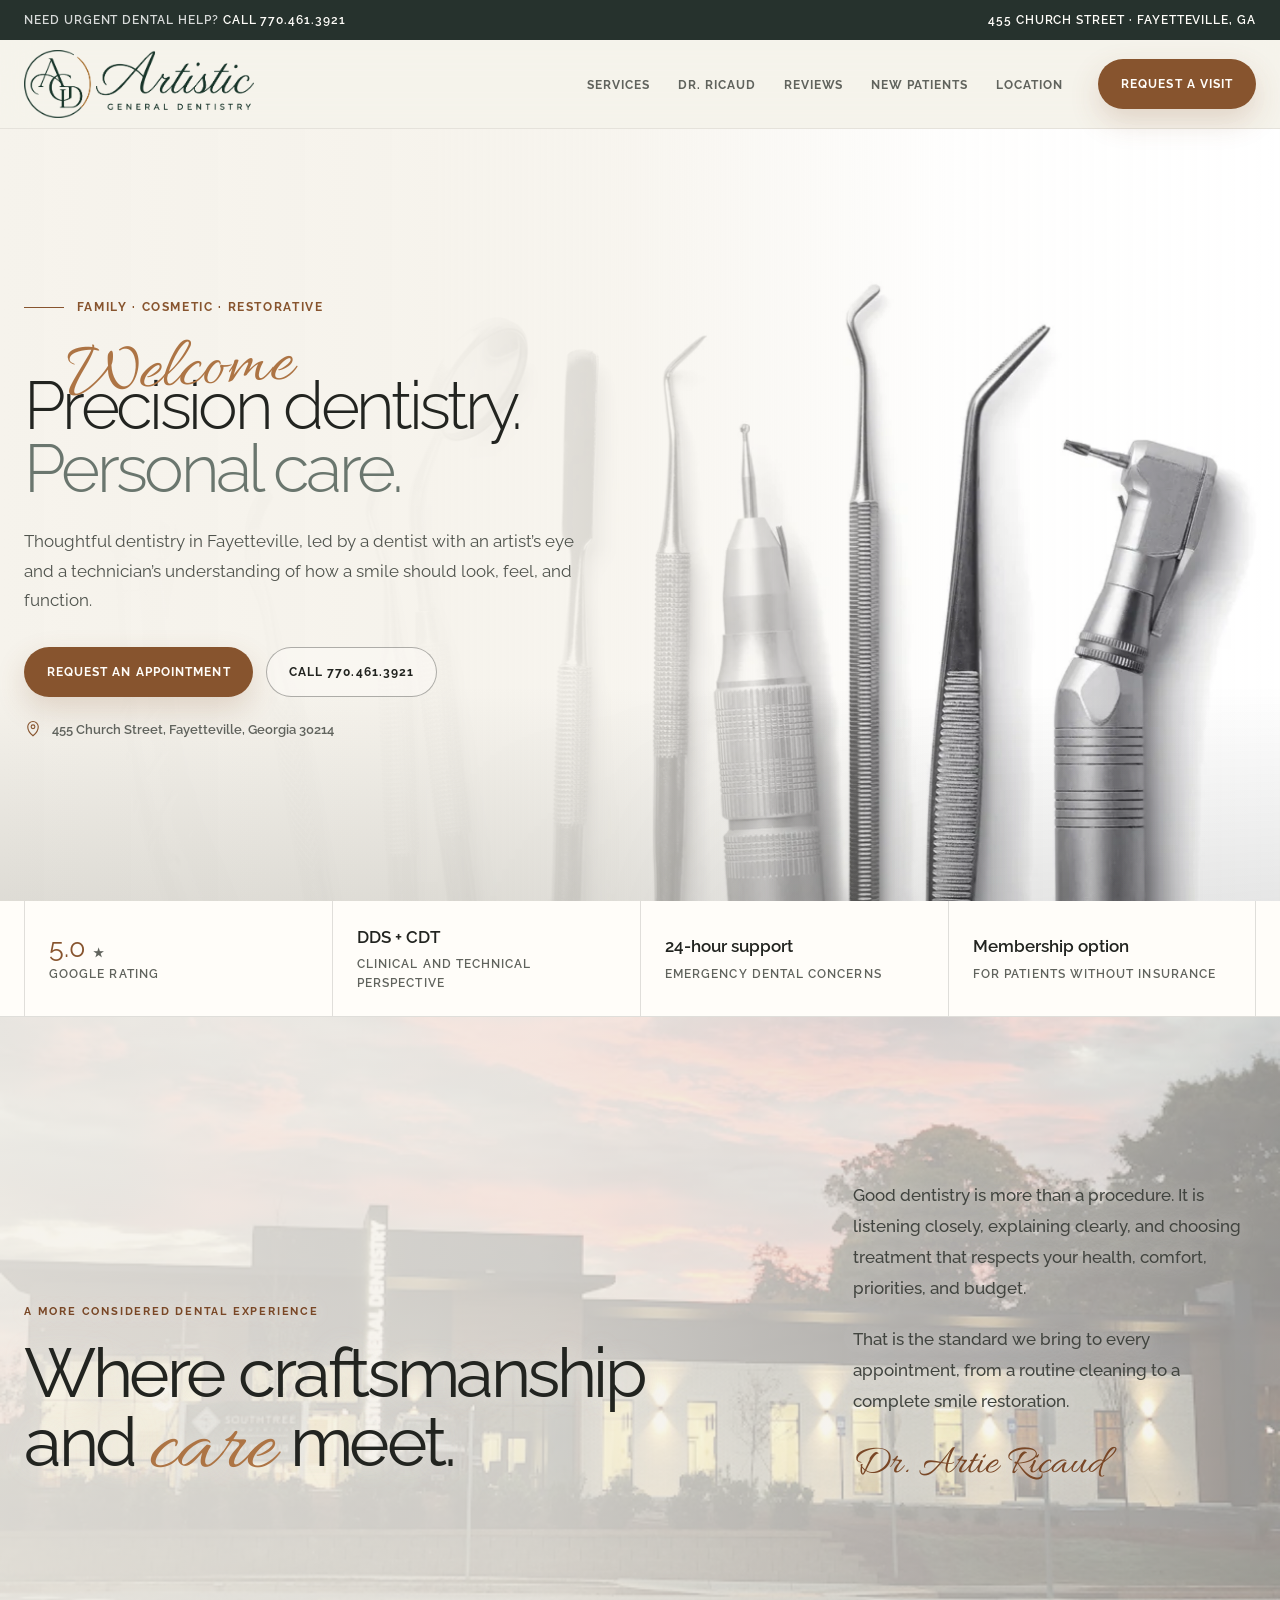
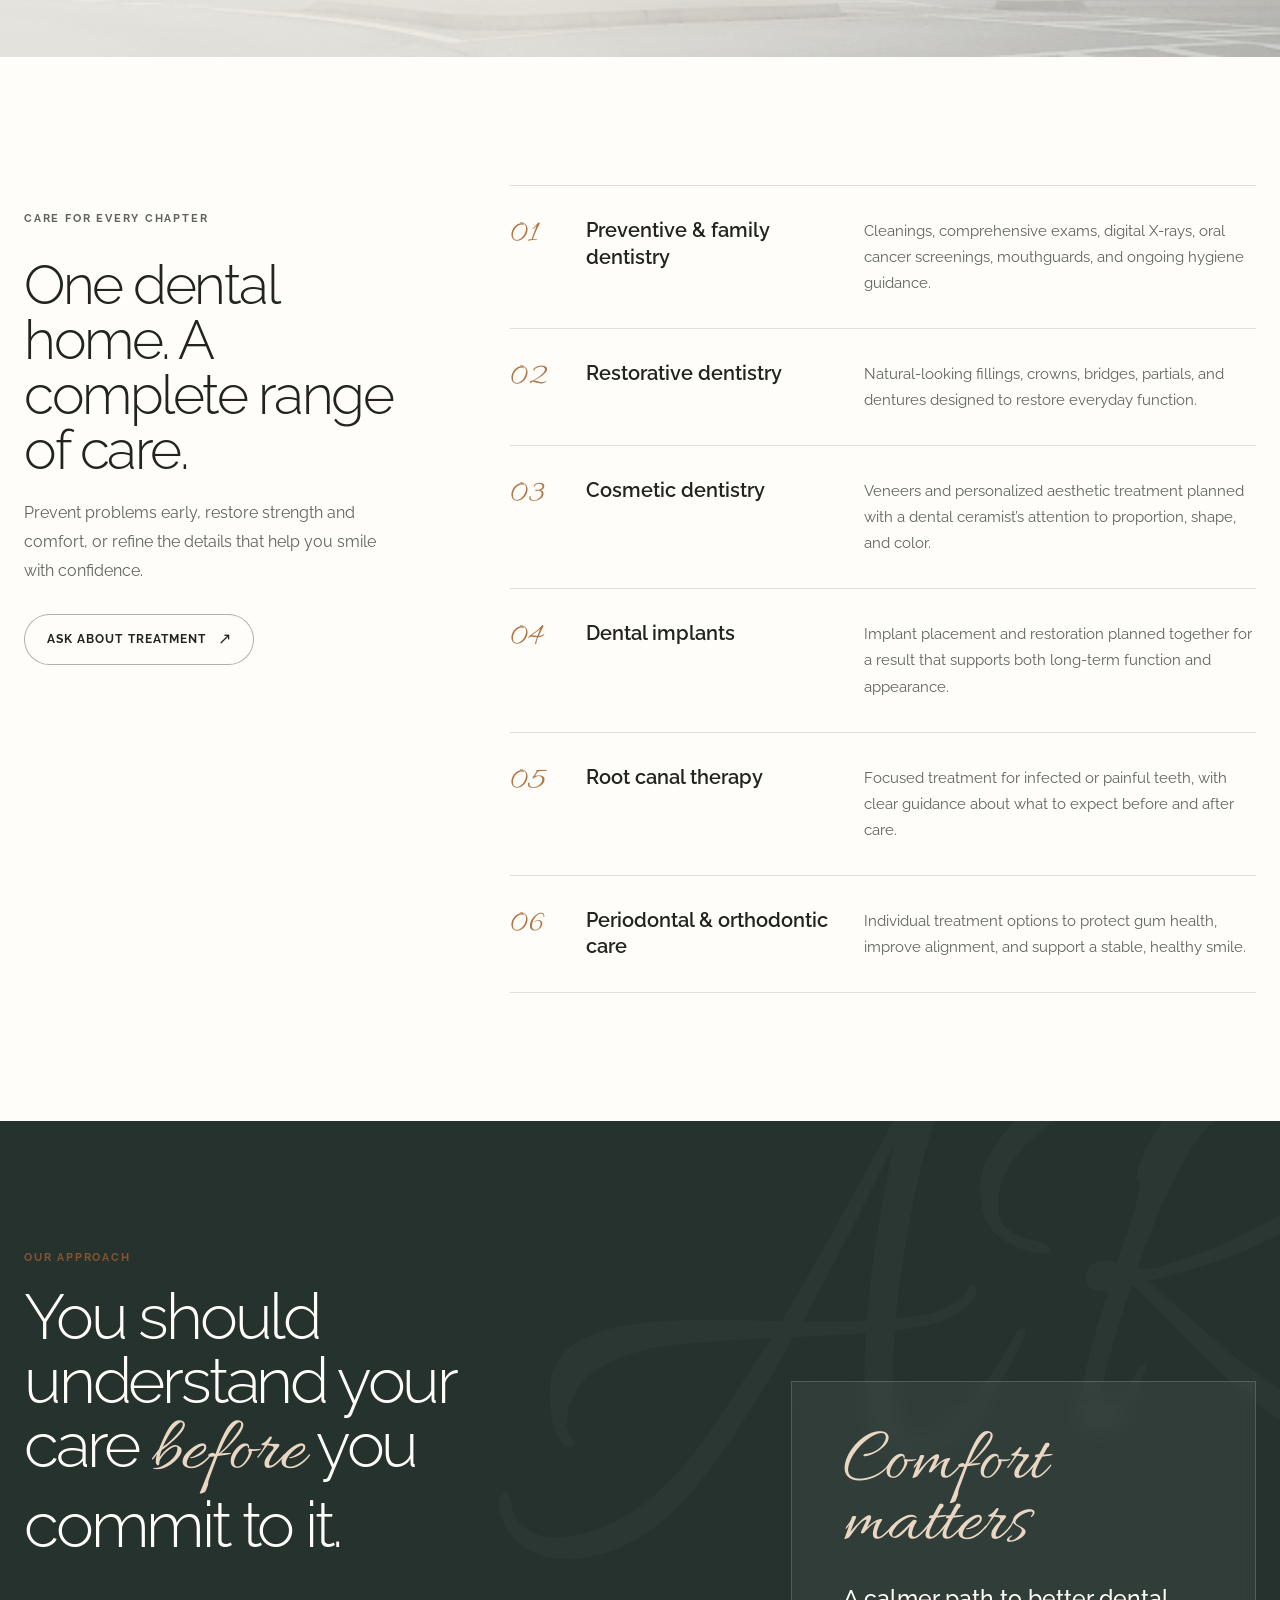
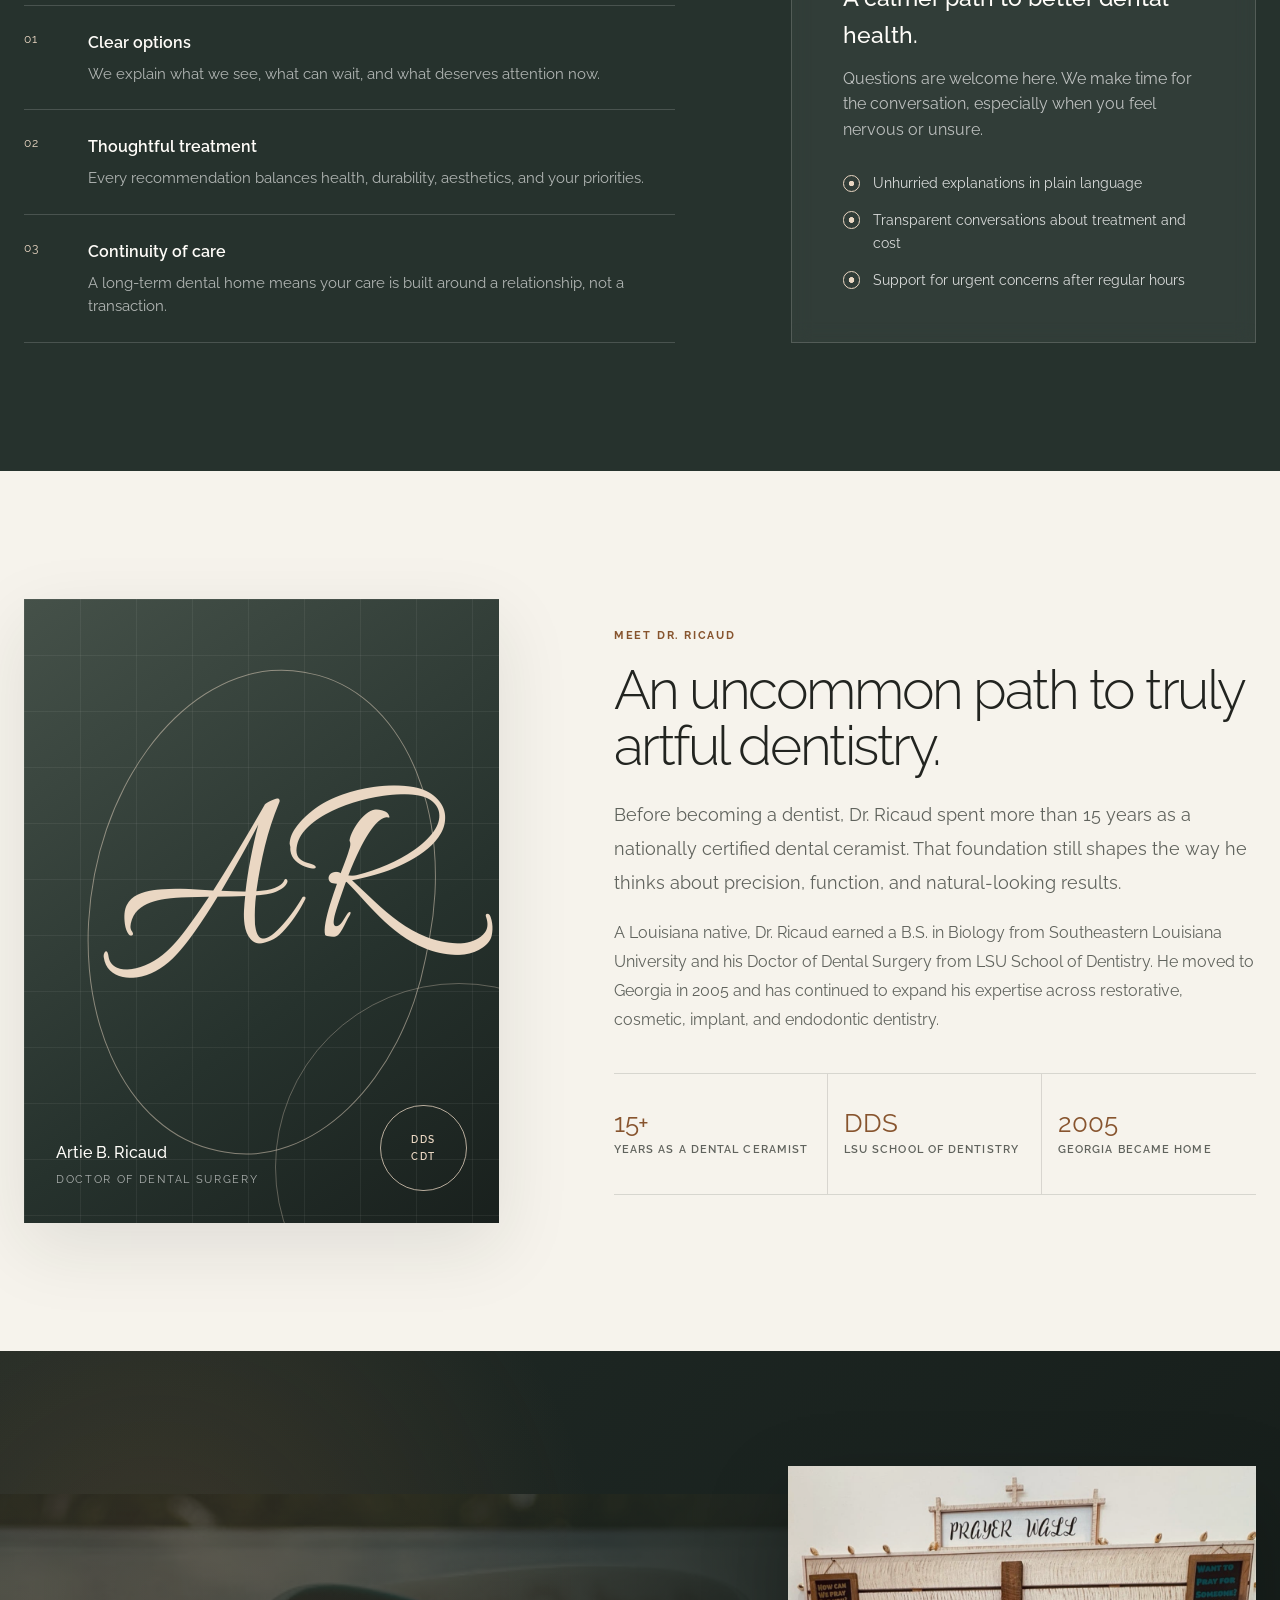
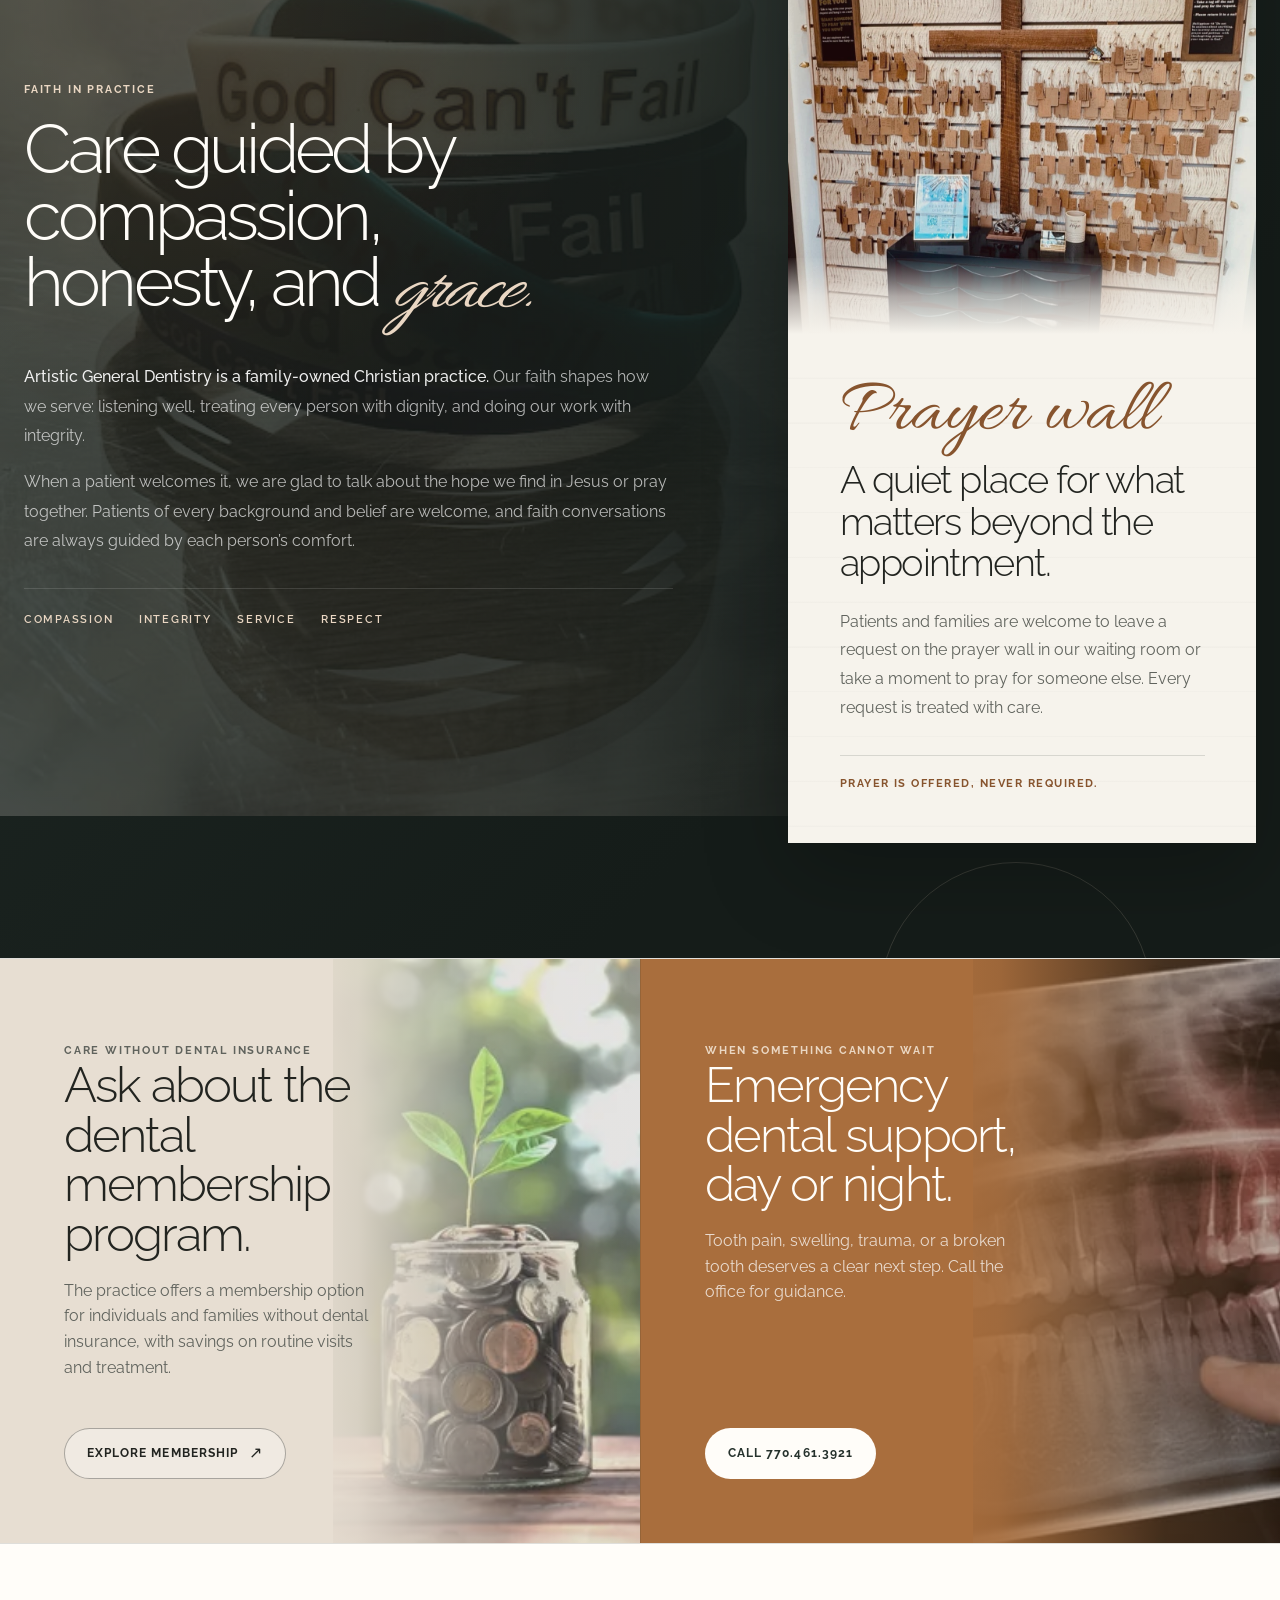
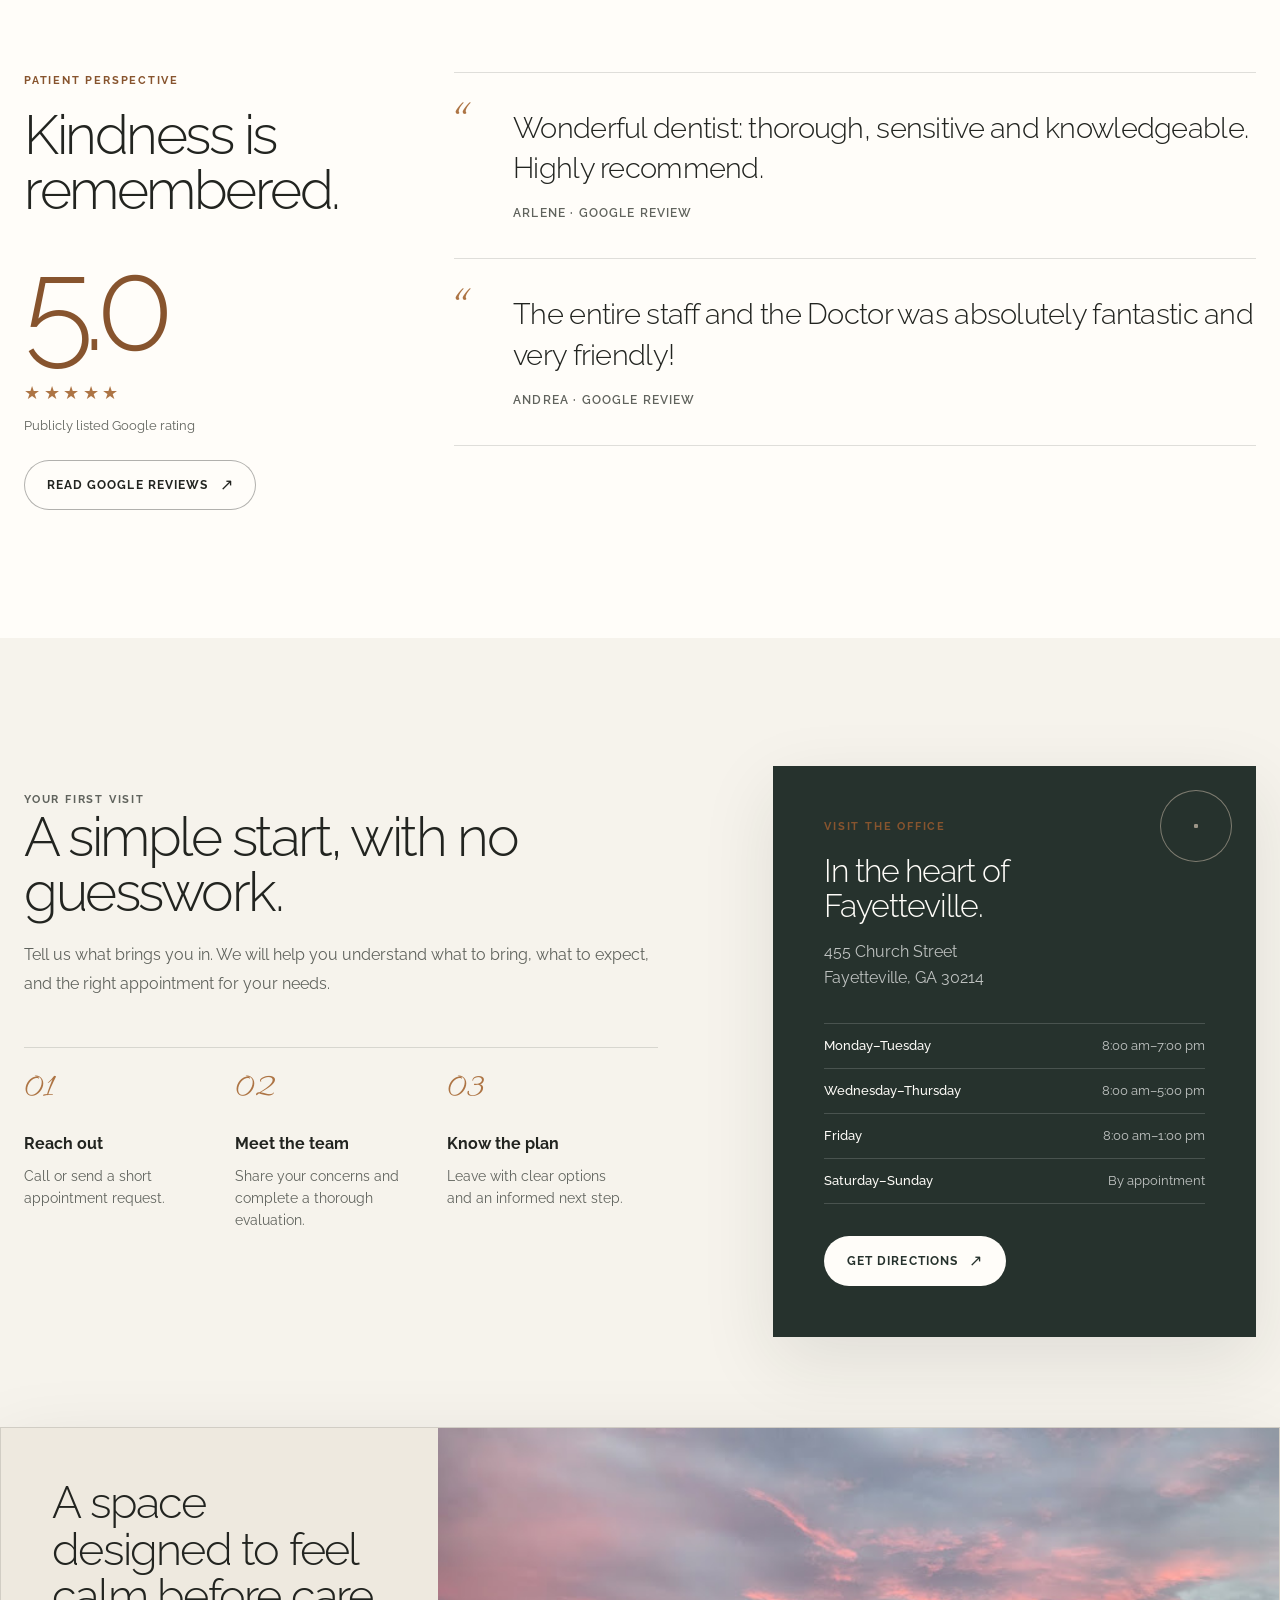
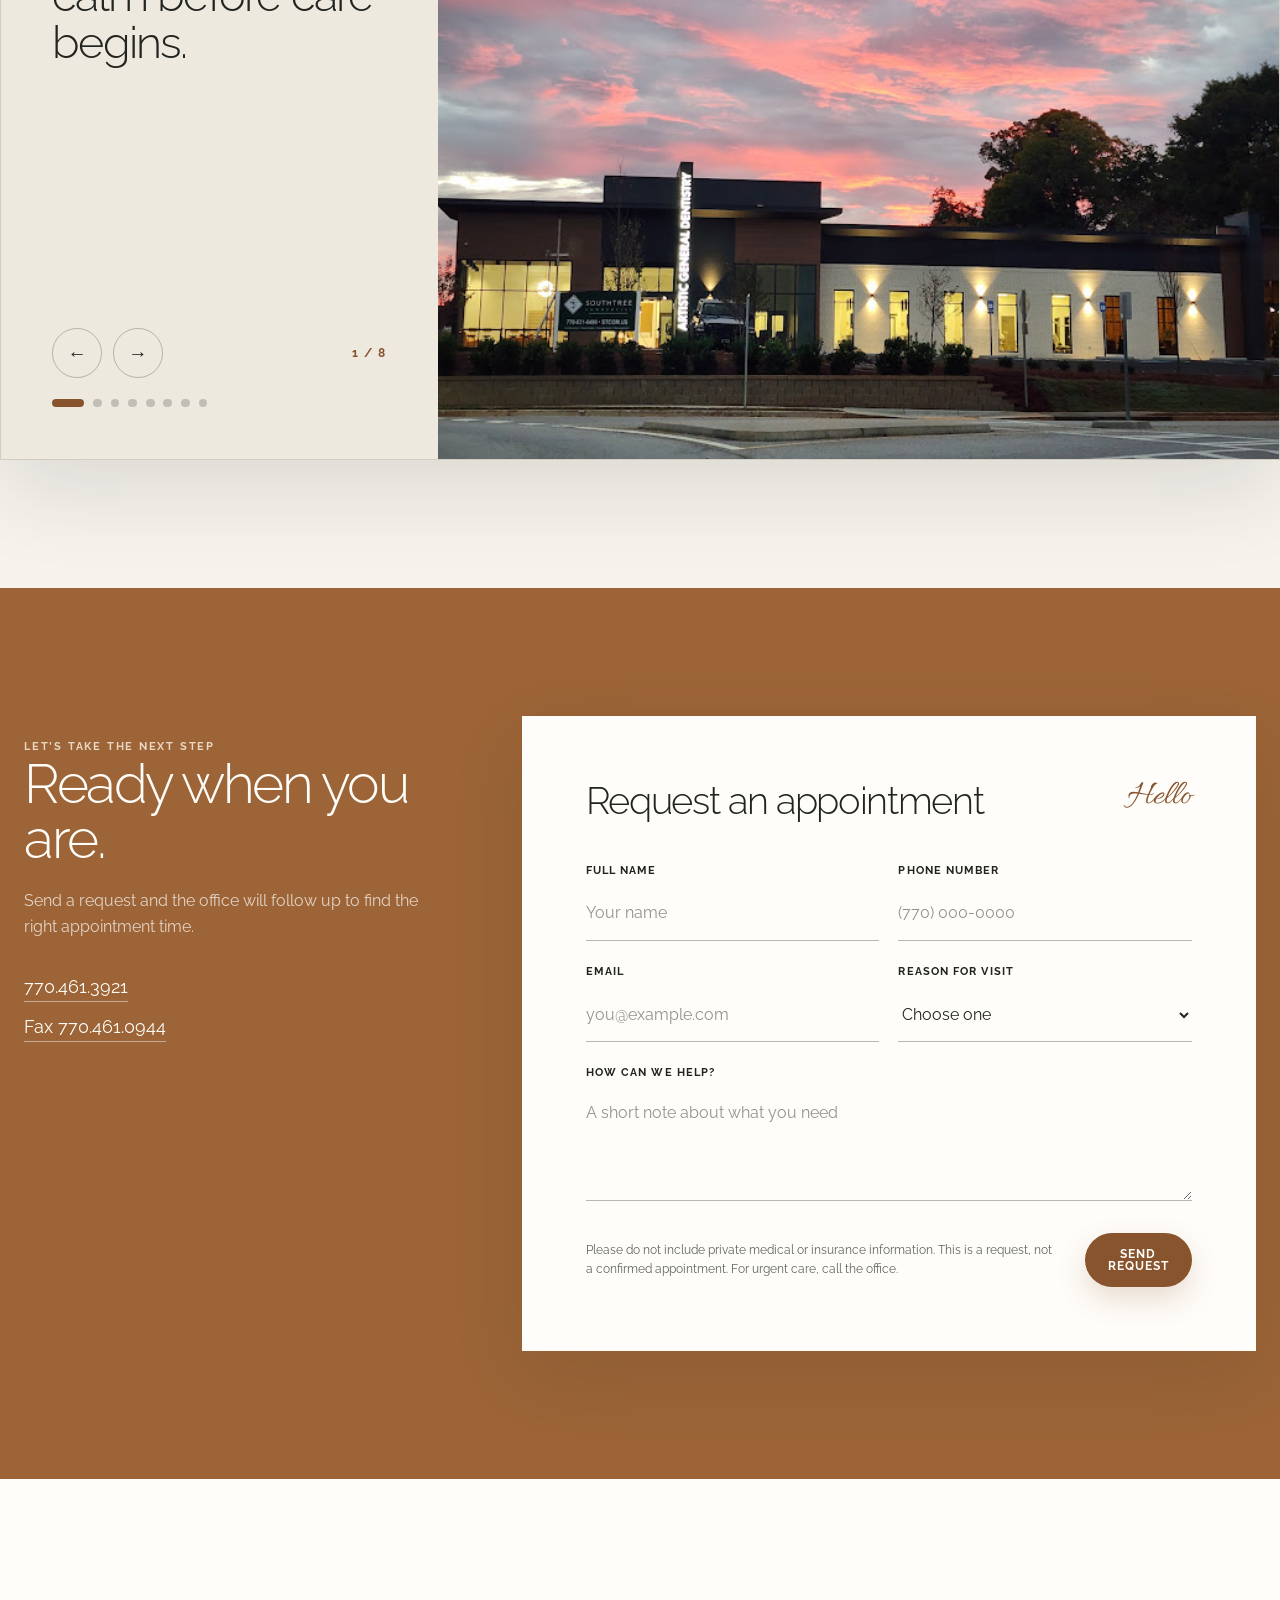
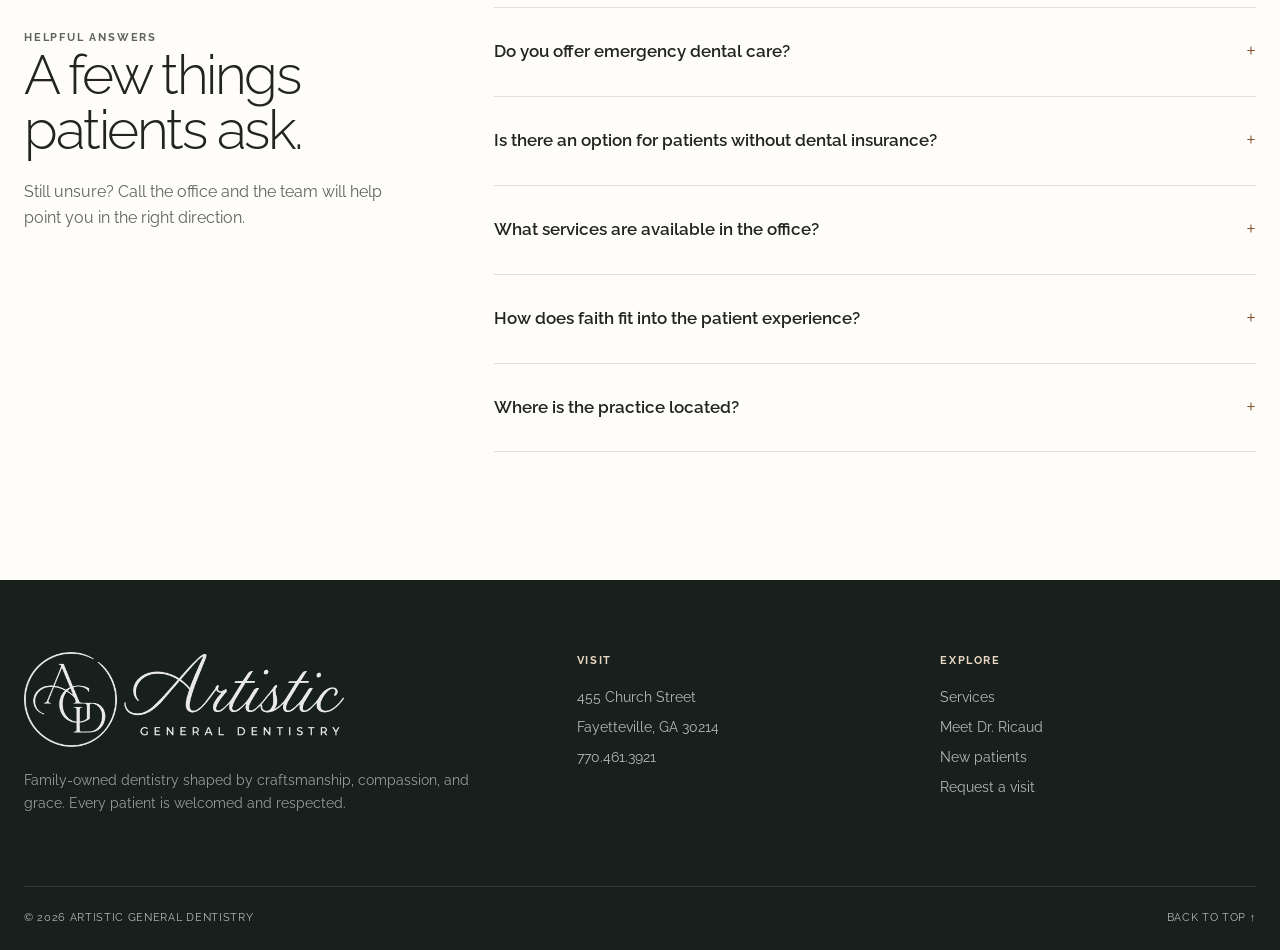
==== index.html @ ec068c92 "Blend faith imagery into practice section" ====
<!DOCTYPE html>
<html lang="en">
  <head>
    <meta charset="utf-8">
    <meta name="viewport" content="width=device-width, initial-scale=1">
    <title>Artistic General Dentistry | Dentist in Fayetteville, GA</title>
    <meta
      name="description"
      content="Personal, precision-focused dentistry in Fayetteville, Georgia. Explore preventive, cosmetic, restorative, implant, emergency, and membership options with Dr. Artie Ricaud."
    >
    <meta name="theme-color" content="#f6f3ec">
    <link rel="canonical" href="https://artiebricauddds.com/">
    <meta property="og:type" content="website">
    <meta property="og:title" content="Artistic General Dentistry | Fayetteville Dentist">
    <meta
      property="og:description"
      content="Precision in every detail. Warmth in every visit. Family, cosmetic, restorative, implant, and emergency dentistry in Fayetteville, GA."
    >
    <meta property="og:url" content="https://artiebricauddds.com/">
    <link rel="icon" href="assets/favicon.svg" type="image/svg+xml">
    <link rel="preconnect" href="https://fonts.googleapis.com">
    <link rel="preconnect" href="https://fonts.gstatic.com" crossorigin>
    <link
      href="https://fonts.googleapis.com/css2?family=Allura&amp;family=Raleway:wght@300;400;500;600;700&amp;display=swap"
      rel="stylesheet"
    >
    <style>
      :root {
        --paper: #f6f3ec;
        --paper-deep: #eee9df;
        --white: #fffdf9;
        --ink: #222420;
        --ink-soft: #60635d;
        --forest: #26322d;
        --sage: #6a766e;
        --bronze: #ad7444;
        --bronze-dark: #87542e;
        --bronze-pale: #ead7c3;
        --line: rgba(34, 36, 32, 0.14);
        --line-light: rgba(255, 255, 255, 0.16);
        --shadow: 0 24px 70px rgba(34, 36, 32, 0.1);
        --radius: 2rem;
        --max: 1240px;
      }

      *,
      *::before,
      *::after {
        box-sizing: border-box;
      }

      html {
        scroll-behavior: smooth;
      }

      body {
        margin: 0;
        color: var(--ink);
        background: var(--paper);
        font-family: "Raleway", sans-serif;
        font-size: 1rem;
        line-height: 1.6;
        -webkit-font-smoothing: antialiased;
      }

      body.menu-open {
        overflow: hidden;
      }

      img,
      svg {
        display: block;
        max-width: 100%;
      }

      a {
        color: inherit;
        text-decoration: none;
      }

      button,
      input,
      select,
      textarea {
        font: inherit;
      }

      button,
      summary {
        cursor: pointer;
      }

      :focus-visible {
        outline: 3px solid rgba(173, 116, 68, 0.5);
        outline-offset: 4px;
      }

      .skip-link {
        position: fixed;
        top: 1rem;
        left: 1rem;
        z-index: 1000;
        padding: 0.8rem 1rem;
        color: var(--white);
        background: var(--forest);
        transform: translateY(-180%);
        transition: transform 0.2s ease;
      }

      .skip-link:focus {
        transform: translateY(0);
      }

      .container {
        width: min(calc(100% - 3rem), var(--max));
        margin-inline: auto;
      }

      .announcement {
        position: relative;
        z-index: 70;
        color: rgba(255, 255, 255, 0.82);
        background: var(--forest);
        font-size: 0.74rem;
        font-weight: 600;
        letter-spacing: 0.08em;
        text-transform: uppercase;
      }

      .announcement-inner {
        min-height: 2.5rem;
        display: flex;
        align-items: center;
        justify-content: space-between;
        gap: 1.25rem;
      }

      .announcement a {
        color: var(--white);
      }

      .announcement a:hover {
        text-decoration: underline;
        text-underline-offset: 0.25rem;
      }

      .site-header {
        position: sticky;
        top: 0;
        z-index: 60;
        border-bottom: 1px solid rgba(34, 36, 32, 0.08);
        background: rgba(246, 243, 236, 0.9);
        backdrop-filter: blur(18px);
      }

      .header-inner {
        min-height: 5.5rem;
        display: grid;
        grid-template-columns: minmax(220px, 1fr) auto auto;
        align-items: center;
        gap: 2.2rem;
      }

      .brand {
        width: fit-content;
        display: block;
      }

      .brand-logo {
        width: clamp(12.75rem, 18vw, 15.5rem);
        height: auto;
      }

      .site-nav ul {
        display: flex;
        align-items: center;
        gap: 1.75rem;
        margin: 0;
        padding: 0;
        list-style: none;
      }

      .site-nav a {
        position: relative;
        color: var(--ink-soft);
        font-size: 0.77rem;
        font-weight: 700;
        letter-spacing: 0.08em;
        text-transform: uppercase;
      }

      .site-nav a::after {
        content: "";
        position: absolute;
        right: 0;
        bottom: -0.4rem;
        left: 0;
        height: 1px;
        background: var(--bronze);
        transform: scaleX(0);
        transform-origin: right;
        transition: transform 0.25s ease;
      }

      .site-nav a:hover::after,
      .site-nav a:focus-visible::after {
        transform: scaleX(1);
        transform-origin: left;
      }

      .menu-button {
        display: none;
        width: 3rem;
        height: 3rem;
        place-items: center;
        border: 1px solid var(--line);
        border-radius: 50%;
        color: var(--ink);
        background: transparent;
      }

      .menu-button span,
      .menu-button span::before,
      .menu-button span::after {
        width: 1.15rem;
        height: 1px;
        display: block;
        background: currentColor;
        transition: transform 0.2s ease, opacity 0.2s ease;
      }

      .menu-button span {
        position: relative;
      }

      .menu-button span::before,
      .menu-button span::after {
        content: "";
        position: absolute;
        left: 0;
      }

      .menu-button span::before {
        transform: translateY(-0.35rem);
      }

      .menu-button span::after {
        transform: translateY(0.35rem);
      }

      .menu-button[aria-expanded="true"] span {
        background: transparent;
      }

      .menu-button[aria-expanded="true"] span::before {
        transform: rotate(45deg);
      }

      .menu-button[aria-expanded="true"] span::after {
        transform: rotate(-45deg);
      }

      .button {
        min-height: 3.15rem;
        display: inline-flex;
        align-items: center;
        justify-content: center;
        gap: 0.7rem;
        border: 1px solid transparent;
        border-radius: 999px;
        padding: 0.85rem 1.35rem;
        font-size: 0.76rem;
        font-weight: 700;
        letter-spacing: 0.09em;
        line-height: 1;
        text-transform: uppercase;
        transition: color 0.2s ease, background 0.2s ease, border-color 0.2s ease, transform 0.2s ease;
      }

      .button:hover {
        transform: translateY(-2px);
      }

      .button-primary {
        color: var(--white);
        background: var(--bronze-dark);
        box-shadow: 0 12px 30px rgba(135, 84, 46, 0.2);
      }

      .button-primary:hover {
        background: #704325;
      }

      .button-outline {
        border-color: rgba(34, 36, 32, 0.35);
        background: rgba(255, 253, 249, 0.4);
      }

      .button-outline:hover {
        border-color: var(--bronze-dark);
        color: var(--bronze-dark);
        background: var(--white);
      }

      .button-light {
        color: var(--forest);
        background: var(--white);
      }

      .button-arrow::after {
        content: "↗";
        font-size: 1rem;
        font-weight: 400;
      }

      .hero {
        position: relative;
        min-height: max(42rem, calc(100svh - 8rem));
        display: flex;
        overflow: hidden;
        isolation: isolate;
        background: #fbfaf6;
      }

      .hero-media {
        position: absolute;
        inset: 0;
        z-index: -3;
        background-image: url("assets/dental-tools.webp");
        background-position: center bottom;
        background-repeat: no-repeat;
        background-size: cover;
        animation: image-in 1.2s 0.15s both ease-out;
      }

      .hero::before {
        content: "";
        position: absolute;
        inset: 0;
        z-index: -2;
        background: linear-gradient(
          90deg,
          rgba(246, 243, 236, 1) 0%,
          rgba(246, 243, 236, 0.98) 34%,
          rgba(246, 243, 236, 0.87) 48%,
          rgba(246, 243, 236, 0.1) 74%,
          rgba(246, 243, 236, 0) 100%
        );
      }

      .hero::after {
        content: "";
        position: absolute;
        inset: auto 0 0;
        z-index: -1;
        height: 28%;
        background: linear-gradient(0deg, rgba(26, 29, 27, 0.11), transparent);
        pointer-events: none;
      }

      .hero-inner {
        display: flex;
        align-items: center;
        padding-block: clamp(4rem, 8vw, 7.5rem);
      }

      .hero-copy {
        width: min(100%, 40rem);
        animation: copy-in 0.85s both ease-out;
      }

      .kicker {
        display: inline-flex;
        align-items: center;
        gap: 0.8rem;
        margin: 0 0 1rem;
        color: var(--bronze-dark);
        font-size: 0.73rem;
        font-weight: 700;
        letter-spacing: 0.14em;
        text-transform: uppercase;
      }

      .kicker::before {
        content: "";
        width: 2.5rem;
        height: 1px;
        background: currentColor;
      }

      .script-line {
        margin: 0 0 -1.1rem 2.7rem;
        color: var(--bronze);
        font-family: "Allura", cursive;
        font-size: clamp(3rem, 5.7vw, 5.4rem);
        line-height: 0.8;
        transform: rotate(-3deg);
      }

      .hero h1 {
        max-width: 12.5ch;
        margin: 0;
        font-size: clamp(3.25rem, 5.2vw, 5.2rem);
        font-weight: 300;
        letter-spacing: -0.055em;
        line-height: 0.95;
      }

      .hero h1 span {
        display: block;
        color: var(--sage);
      }

      .hero-lead {
        max-width: 36rem;
        margin: 1.7rem 0 0;
        color: #4f534d;
        font-size: clamp(1rem, 1.3vw, 1.14rem);
        line-height: 1.75;
      }

      .hero-actions {
        display: flex;
        flex-wrap: wrap;
        gap: 0.8rem;
        margin-top: 2rem;
      }

      .hero-location {
        display: flex;
        align-items: center;
        gap: 0.65rem;
        margin-top: 1.35rem;
        color: var(--ink-soft);
        font-size: 0.82rem;
        font-weight: 600;
      }

      .hero-location svg {
        flex: 0 0 auto;
        color: var(--bronze-dark);
      }

      .proof-bar {
        position: relative;
        z-index: 2;
        background: var(--white);
        border-bottom: 1px solid var(--line);
      }

      .proof-grid {
        display: grid;
        grid-template-columns: repeat(4, 1fr);
      }

      .proof-item {
        min-height: 7.2rem;
        display: grid;
        align-content: center;
        gap: 0.25rem;
        padding: 1.25rem 1.5rem;
        border-left: 1px solid var(--line);
      }

      .proof-item:last-child {
        border-right: 1px solid var(--line);
      }

      .proof-item strong {
        font-size: 1.08rem;
        font-weight: 600;
      }

      .proof-item span {
        color: var(--ink-soft);
        font-size: 0.74rem;
        font-weight: 600;
        letter-spacing: 0.09em;
        text-transform: uppercase;
      }

      .proof-rating strong {
        color: var(--bronze-dark);
        font-size: 1.7rem;
        font-weight: 400;
        line-height: 1;
      }

      .section {
        padding-block: clamp(5.5rem, 10vw, 9rem);
      }

      .section-white {
        background: var(--white);
      }

      .section-label {
        margin: 0 0 1.1rem;
        color: var(--bronze-dark);
        font-size: 0.7rem;
        font-weight: 700;
        letter-spacing: 0.16em;
        text-transform: uppercase;
      }

      .display-heading {
        margin: 0;
        font-size: clamp(2.6rem, 5.4vw, 5.2rem);
        font-weight: 300;
        letter-spacing: -0.05em;
        line-height: 0.98;
      }

      .display-heading em {
        color: var(--bronze);
        font-family: "Allura", cursive;
        font-size: 1.3em;
        font-style: normal;
        letter-spacing: 0;
      }

      .intro-grid {
        display: grid;
        grid-template-columns: minmax(0, 1.15fr) minmax(20rem, 0.65fr);
        align-items: end;
        gap: clamp(3rem, 9vw, 8rem);
      }

      .intro-copy {
        padding-bottom: 0.5rem;
      }

      .intro-section {
        position: relative;
        min-height: clamp(38rem, 50vw, 42rem);
        display: flex;
        align-items: center;
        isolation: isolate;
        overflow: hidden;
        background: var(--paper);
      }

      .intro-section::before {
        content: "";
        position: absolute;
        inset: 0;
        z-index: -2;
        background: url("assets/office-exterior-dusk.jpg") center bottom / cover no-repeat;
        filter: saturate(0.84) contrast(0.94);
      }

      .intro-section::after {
        content: "";
        position: absolute;
        inset: 0;
        z-index: -1;
        background: linear-gradient(
          90deg,
          rgba(246, 243, 236, 0.88) 0%,
          rgba(246, 243, 236, 0.82) 42%,
          rgba(246, 243, 236, 0.69) 72%,
          rgba(246, 243, 236, 0.58) 100%
        );
      }

      .intro-section .intro-grid {
        position: relative;
        z-index: 1;
      }

      .intro-section .display-heading {
        font-weight: 400;
        text-shadow: 0 1px 24px rgba(246, 243, 236, 0.78);
      }

      .intro-section .intro-copy p {
        color: #41443f;
        font-weight: 500;
        text-shadow: 0 1px 18px rgba(246, 243, 236, 0.82);
      }

      .intro-section .section-label,
      .intro-section .signature {
        color: #794726;
        text-shadow: 0 1px 16px rgba(246, 243, 236, 0.78);
      }

      .intro-copy p {
        margin: 0;
        color: var(--ink-soft);
        font-size: 1.05rem;
        line-height: 1.85;
      }

      .intro-copy p + p {
        margin-top: 1.2rem;
      }

      .signature {
        margin-top: 1.75rem;
        color: var(--bronze-dark);
        font-family: "Allura", cursive;
        font-size: 2.6rem;
        line-height: 1;
      }

      .services-layout {
        display: grid;
        grid-template-columns: minmax(17rem, 0.68fr) minmax(0, 1.32fr);
        gap: clamp(3rem, 8vw, 7rem);
      }

      .services-intro {
        align-self: start;
        position: sticky;
        top: 8rem;
      }

      .services-intro h2,
      .about-copy h2,
      .reviews-heading h2,
      .visit-copy h2,
      .contact-heading h2,
      .faq-heading h2 {
        margin: 0;
        font-size: clamp(2.4rem, 4.3vw, 4.2rem);
        font-weight: 300;
        letter-spacing: -0.045em;
        line-height: 1;
      }

      .services-intro p {
        margin: 1.4rem 0 1.8rem;
        color: var(--ink-soft);
        line-height: 1.8;
      }

      .service-list {
        border-top: 1px solid var(--line);
      }

      .service-item {
        display: grid;
        grid-template-columns: 3.2rem minmax(10rem, 0.65fr) minmax(15rem, 1fr);
        gap: 1.5rem;
        align-items: start;
        padding-block: 2rem;
        border-bottom: 1px solid var(--line);
        transition: padding 0.25s ease, border-color 0.25s ease;
      }

      .service-item:hover {
        padding-inline: 0.8rem;
        border-color: var(--bronze);
      }

      .service-number {
        color: var(--bronze);
        font-family: "Allura", cursive;
        font-size: 2rem;
        line-height: 1;
      }

      .service-item h3 {
        margin: 0;
        font-size: 1.22rem;
        font-weight: 600;
        line-height: 1.35;
      }

      .service-item p {
        margin: 0;
        color: var(--ink-soft);
        font-size: 0.93rem;
        line-height: 1.75;
      }

      .philosophy {
        position: relative;
        overflow: hidden;
        color: var(--white);
        background: var(--forest);
      }

      .philosophy::before {
        content: "AR";
        position: absolute;
        top: -5rem;
        right: -2rem;
        color: rgba(255, 255, 255, 0.025);
        font-family: "Allura", cursive;
        font-size: min(50vw, 38rem);
        line-height: 1;
        transform: rotate(-10deg);
      }

      .philosophy-grid {
        position: relative;
        display: grid;
        grid-template-columns: minmax(0, 1.05fr) minmax(20rem, 0.75fr);
        gap: clamp(3rem, 9vw, 8rem);
      }

      .philosophy-copy h2 {
        max-width: 12ch;
        margin: 0;
        font-size: clamp(2.8rem, 5vw, 5rem);
        font-weight: 300;
        letter-spacing: -0.05em;
        line-height: 1;
      }

      .philosophy-copy h2 em {
        color: var(--bronze-pale);
        font-family: "Allura", cursive;
        font-size: 1.22em;
        font-style: normal;
        font-weight: 400;
        letter-spacing: 0;
      }

      .principles {
        display: grid;
        gap: 0;
        margin-top: 3rem;
        border-top: 1px solid var(--line-light);
      }

      .principle {
        display: grid;
        grid-template-columns: 3rem 1fr;
        gap: 1rem;
        padding-block: 1.5rem;
        border-bottom: 1px solid var(--line-light);
      }

      .principle span {
        color: var(--bronze-pale);
        font-size: 0.72rem;
        letter-spacing: 0.12em;
      }

      .principle h3 {
        margin: 0 0 0.35rem;
        font-size: 1.03rem;
        font-weight: 600;
      }

      .principle p {
        margin: 0;
        color: rgba(255, 255, 255, 0.64);
        font-size: 0.92rem;
      }

      .comfort-panel {
        align-self: end;
        padding: clamp(2rem, 4vw, 3.25rem);
        border: 1px solid var(--line-light);
        background: rgba(255, 255, 255, 0.055);
        backdrop-filter: blur(10px);
      }

      .comfort-script {
        margin: 0;
        color: var(--bronze-pale);
        font-family: "Allura", cursive;
        font-size: clamp(3.5rem, 6vw, 5.8rem);
        line-height: 0.8;
      }

      .comfort-panel h3 {
        margin: 1.4rem 0 0.8rem;
        font-size: 1.45rem;
        font-weight: 500;
      }

      .comfort-panel > p:not(.comfort-script) {
        margin: 0;
        color: rgba(255, 255, 255, 0.68);
      }

      .check-list {
        display: grid;
        gap: 0.85rem;
        margin: 1.8rem 0 0;
        padding: 0;
        list-style: none;
      }

      .check-list li {
        display: flex;
        gap: 0.8rem;
        color: rgba(255, 255, 255, 0.82);
        font-size: 0.9rem;
      }

      .check-list li::before {
        content: "";
        width: 1.1rem;
        height: 1.1rem;
        flex: 0 0 auto;
        margin-top: 0.2rem;
        border: 1px solid var(--bronze-pale);
        border-radius: 50%;
        background: radial-gradient(circle, var(--bronze-pale) 0 24%, transparent 28%);
      }

      .about-grid {
        display: grid;
        grid-template-columns: minmax(20rem, 0.85fr) minmax(0, 1.15fr);
        gap: clamp(3rem, 9vw, 8rem);
        align-items: center;
      }

      .doctor-art {
        position: relative;
        min-height: 39rem;
        overflow: hidden;
        background:
          linear-gradient(rgba(255, 253, 249, 0.06) 1px, transparent 1px),
          linear-gradient(90deg, rgba(255, 253, 249, 0.06) 1px, transparent 1px),
          linear-gradient(145deg, #455149, #26322d 62%, #19201d);
        background-size: 3.5rem 3.5rem, 3.5rem 3.5rem, auto;
        box-shadow: var(--shadow);
      }

      .doctor-art::before {
        content: "";
        position: absolute;
        inset: 11% 14%;
        border: 1px solid rgba(234, 215, 195, 0.5);
        border-radius: 50% 50% 48% 52%;
        transform: rotate(11deg);
      }

      .doctor-art::after {
        content: "";
        position: absolute;
        width: 23rem;
        height: 23rem;
        right: -9rem;
        bottom: -8rem;
        border: 1px solid rgba(234, 215, 195, 0.32);
        border-radius: 50%;
      }

      .doctor-monogram {
        position: absolute;
        top: 50%;
        left: 50%;
        color: var(--bronze-pale);
        font-family: "Allura", cursive;
        font-size: clamp(9rem, 18vw, 15rem);
        line-height: 1;
        transform: translate(-52%, -54%) rotate(-8deg);
      }

      .doctor-caption {
        position: absolute;
        right: 2rem;
        bottom: 2rem;
        left: 2rem;
        display: flex;
        align-items: flex-end;
        justify-content: space-between;
        gap: 1rem;
        color: var(--white);
      }

      .doctor-caption strong {
        display: block;
        font-size: 1rem;
        font-weight: 500;
      }

      .doctor-caption span {
        color: rgba(255, 255, 255, 0.62);
        font-size: 0.7rem;
        letter-spacing: 0.15em;
        text-transform: uppercase;
      }

      .credential-seal {
        width: 5.4rem;
        height: 5.4rem;
        display: grid;
        place-items: center;
        border: 1px solid rgba(234, 215, 195, 0.75);
        border-radius: 50%;
        color: var(--bronze-pale);
        font-size: 0.65rem;
        font-weight: 600;
        letter-spacing: 0.13em;
        text-align: center;
        text-transform: uppercase;
      }

      .about-copy .large-copy {
        margin: 1.6rem 0 0;
        color: var(--ink-soft);
        font-size: 1.12rem;
        line-height: 1.9;
      }

      .about-copy .body-copy {
        margin: 1.2rem 0 0;
        color: var(--ink-soft);
        line-height: 1.8;
      }

      .about-facts {
        display: grid;
        grid-template-columns: repeat(3, 1fr);
        margin-top: 2.4rem;
        border-top: 1px solid var(--line);
        border-bottom: 1px solid var(--line);
      }

      .about-fact {
        min-height: 7.5rem;
        display: grid;
        align-content: center;
        gap: 0.25rem;
        padding: 1rem;
        border-right: 1px solid var(--line);
      }

      .about-fact:first-child {
        padding-left: 0;
      }

      .about-fact:last-child {
        border-right: 0;
      }

      .about-fact strong {
        color: var(--bronze-dark);
        font-size: 1.65rem;
        font-weight: 400;
        line-height: 1;
      }

      .about-fact span {
        color: var(--ink-soft);
        font-size: 0.68rem;
        font-weight: 600;
        letter-spacing: 0.1em;
        text-transform: uppercase;
      }

      .faith-section {
        position: relative;
        overflow: hidden;
        color: var(--white);
        background:
          radial-gradient(circle at 12% 20%, rgba(173, 116, 68, 0.2), transparent 28rem),
          linear-gradient(135deg, #202a26, #151c19 72%);
      }

      .faith-section::before {
        content: "";
        position: absolute;
        inset: 0;
        opacity: 0.3;
        background: url("assets/office-faith-bracelets.jpg") left center / min(62rem, 72vw) auto no-repeat;
        filter: saturate(0.62) contrast(0.92) brightness(0.72);
        -webkit-mask-image: linear-gradient(90deg, #000 0%, #000 34%, rgba(0, 0, 0, 0.72) 48%, transparent 72%);
        mask-image: linear-gradient(90deg, #000 0%, #000 34%, rgba(0, 0, 0, 0.72) 48%, transparent 72%);
        pointer-events: none;
      }

      .faith-section::after {
        content: "";
        position: absolute;
        width: 17rem;
        height: 17rem;
        right: 8rem;
        bottom: -11rem;
        border: 1px solid rgba(234, 215, 195, 0.15);
        border-radius: 50%;
        pointer-events: none;
      }

      .faith-grid {
        position: relative;
        z-index: 1;
        min-height: 42rem;
        display: grid;
        grid-template-columns: minmax(0, 1fr) minmax(20rem, 0.72fr);
        gap: clamp(3rem, 9vw, 8rem);
        align-items: center;
        padding-block: clamp(5.5rem, 9vw, 8.5rem);
      }

      .faith-copy .section-label {
        color: var(--bronze-pale);
      }

      .faith-copy h2 {
        max-width: 13ch;
        margin: 0;
        font-size: clamp(3rem, 5.4vw, 5.2rem);
        font-weight: 300;
        letter-spacing: -0.055em;
        line-height: 0.96;
      }

      .faith-copy h2 em {
        color: var(--bronze-pale);
        font-family: "Allura", cursive;
        font-size: 1.15em;
        font-weight: 400;
      }

      .faith-body {
        max-width: 43rem;
        display: grid;
        gap: 1rem;
        margin-top: 2rem;
      }

      .faith-body p {
        margin: 0;
        color: rgba(255, 255, 255, 0.68);
        line-height: 1.85;
      }

      .faith-body strong {
        color: rgba(255, 255, 255, 0.92);
        font-weight: 500;
      }

      .faith-values {
        display: flex;
        flex-wrap: wrap;
        gap: 0.75rem 1.6rem;
        margin: 2rem 0 0;
        padding: 1.4rem 0 0;
        border-top: 1px solid rgba(255, 255, 255, 0.13);
        list-style: none;
      }

      .faith-values li {
        color: var(--bronze-pale);
        font-size: 0.68rem;
        font-weight: 600;
        letter-spacing: 0.16em;
        text-transform: uppercase;
      }

      .prayer-card {
        position: relative;
        overflow: hidden;
        color: var(--ink);
        background: var(--paper);
        box-shadow: 0 32px 80px rgba(0, 0, 0, 0.22);
      }

      .prayer-photo {
        position: relative;
        aspect-ratio: 1;
        margin: 0;
        overflow: hidden;
        background: #d8c4ad;
      }

      .prayer-photo img {
        width: 100%;
        height: 100%;
        object-fit: cover;
        object-position: center 10%;
        filter: saturate(0.82) contrast(0.96) brightness(0.96);
      }

      .prayer-content {
        --prayer-content-pad: clamp(2.2rem, 4vw, 3.5rem);
        position: relative;
        z-index: 2;
        margin-top: -4.75rem;
        padding: calc(var(--prayer-content-pad) + 4.75rem) var(--prayer-content-pad) var(--prayer-content-pad);
        overflow: hidden;
        background: linear-gradient(
          180deg,
          rgba(246, 243, 236, 0.04) 0,
          rgba(246, 243, 236, 0.68) 2.4rem,
          var(--paper) 4.75rem
        );
      }

      .prayer-content::before {
        content: "";
        position: absolute;
        inset: 4.75rem 0 0;
        opacity: 0.36;
        background: repeating-linear-gradient(
          180deg,
          transparent 0,
          transparent 2.7rem,
          rgba(34, 36, 32, 0.06) 2.75rem,
          rgba(34, 36, 32, 0.06) 2.8rem
        );
        pointer-events: none;
      }

      .prayer-content > * {
        position: relative;
        z-index: 1;
      }

      .prayer-script {
        margin: 0 0 0.8rem;
        color: var(--bronze-dark);
        font-family: "Allura", cursive;
        font-size: clamp(3.6rem, 6vw, 5rem);
        line-height: 0.8;
        white-space: nowrap;
      }

      .prayer-content h3 {
        max-width: 15ch;
        margin: 0;
        font-size: clamp(1.8rem, 3vw, 2.7rem);
        font-weight: 300;
        letter-spacing: -0.04em;
        line-height: 1.08;
      }

      .prayer-content > p:not(.prayer-script):not(.prayer-note) {
        margin: 1.5rem 0 0;
        color: var(--ink-soft);
        line-height: 1.8;
      }

      .prayer-note {
        margin: 2rem 0 0;
        padding-top: 1.2rem;
        border-top: 1px solid var(--line);
        color: var(--bronze-dark);
        font-size: 0.66rem;
        font-weight: 700;
        letter-spacing: 0.14em;
        text-transform: uppercase;
      }

      .support-band {
        padding-block: 0;
        background: var(--white);
      }

      .support-grid {
        display: grid;
        grid-template-columns: 1fr 1fr;
        border-top: 1px solid var(--line);
        border-bottom: 1px solid var(--line);
      }

      .support-card {
        position: relative;
        min-height: 24rem;
        display: grid;
        align-content: space-between;
        gap: 3rem;
        padding: clamp(2.4rem, 5vw, 4.5rem);
        overflow: hidden;
      }

      .support-card + .support-card {
        border-left: 1px solid var(--line);
      }

      .membership-card {
        isolation: isolate;
        background: #e7ded2;
      }

      .membership-photo {
        position: absolute;
        inset: 0 0 0 auto;
        z-index: 0;
        width: 48%;
        height: 100%;
        object-fit: cover;
        object-position: center;
        filter: saturate(0.68) contrast(0.94) brightness(0.96);
      }

      .membership-card::before {
        content: "";
        position: absolute;
        inset: 0;
        z-index: 1;
        background: linear-gradient(
          90deg,
          #e7ded2 0%,
          #e7ded2 46%,
          rgba(231, 222, 210, 0.9) 56%,
          rgba(231, 222, 210, 0.2) 82%,
          rgba(231, 222, 210, 0.08) 100%
        );
        pointer-events: none;
      }

      .membership-card > :not(.membership-photo) {
        position: relative;
        z-index: 2;
      }

      .membership-card > div {
        width: min(62%, 34rem);
      }

      .support-card h2 {
        max-width: 14ch;
        margin: 0;
        font-size: clamp(2.1rem, 3.8vw, 3.6rem);
        font-weight: 300;
        letter-spacing: -0.04em;
        line-height: 1.02;
      }

      .support-card p {
        max-width: 35rem;
        margin: 1.2rem 0 0;
        color: var(--ink-soft);
      }

      .support-card .button {
        position: relative;
        z-index: 1;
        width: fit-content;
      }

      .membership-card .button {
        z-index: 2;
      }

      .emergency-card {
        isolation: isolate;
        color: var(--white);
        background: #a96e3d;
      }

      .emergency-photo {
        position: absolute;
        inset: 0 0 0 auto;
        z-index: 0;
        width: 48%;
        height: 100%;
        object-fit: cover;
        object-position: center;
        filter: saturate(0.56) contrast(0.94) brightness(0.78);
      }

      .emergency-card::before {
        content: "";
        position: absolute;
        inset: 0;
        z-index: 1;
        background: linear-gradient(
          90deg,
          #a96e3d 0%,
          #a96e3d 46%,
          rgba(169, 110, 61, 0.92) 56%,
          rgba(169, 110, 61, 0.34) 82%,
          rgba(169, 110, 61, 0.2) 100%
        );
        pointer-events: none;
      }

      .emergency-card > :not(.emergency-photo) {
        position: relative;
        z-index: 2;
      }

      .emergency-card > div {
        width: min(62%, 34rem);
      }

      .emergency-card p {
        color: rgba(255, 255, 255, 0.75);
      }

      .emergency-card .section-label {
        color: var(--bronze-pale);
      }

      .reviews-grid {
        display: grid;
        grid-template-columns: minmax(17rem, 0.58fr) minmax(0, 1.42fr);
        gap: clamp(3rem, 8vw, 7rem);
        align-items: start;
      }

      .rating {
        margin-top: 2.3rem;
      }

      .rating-number {
        color: var(--bronze-dark);
        font-size: clamp(5.5rem, 10vw, 9rem);
        font-weight: 300;
        letter-spacing: -0.08em;
        line-height: 0.8;
      }

      .rating-stars {
        margin-top: 1.4rem;
        color: var(--bronze);
        font-size: 1.1rem;
        letter-spacing: 0.2em;
      }

      .rating-label {
        margin: 0.5rem 0 1.5rem;
        color: var(--ink-soft);
        font-size: 0.82rem;
      }

      .review-list {
        border-top: 1px solid var(--line);
      }

      .review-item {
        display: grid;
        grid-template-columns: 2.5rem 1fr;
        gap: 1.2rem;
        padding-block: 2.2rem;
        border-bottom: 1px solid var(--line);
      }

      .quote-mark {
        color: var(--bronze);
        font-family: "Allura", cursive;
        font-size: 4.2rem;
        line-height: 0.7;
      }

      .review-item blockquote {
        margin: 0;
        font-size: clamp(1.25rem, 2.3vw, 1.8rem);
        font-weight: 300;
        letter-spacing: -0.025em;
        line-height: 1.4;
      }

      .review-item cite {
        display: block;
        margin-top: 1rem;
        color: var(--ink-soft);
        font-size: 0.72rem;
        font-style: normal;
        font-weight: 600;
        letter-spacing: 0.1em;
        text-transform: uppercase;
      }

      .visit-grid {
        display: grid;
        grid-template-columns: minmax(0, 1.05fr) minmax(20rem, 0.8fr);
        gap: clamp(3rem, 9vw, 8rem);
      }

      .visit-copy > p {
        max-width: 40rem;
        margin: 1.4rem 0 0;
        color: var(--ink-soft);
        line-height: 1.8;
      }

      .steps {
        display: grid;
        grid-template-columns: repeat(3, 1fr);
        margin-top: 3rem;
        border-top: 1px solid var(--line);
      }

      .step {
        padding: 1.5rem 1.5rem 0 0;
      }

      .step-number {
        display: block;
        margin-bottom: 1.5rem;
        color: var(--bronze);
        font-family: "Allura", cursive;
        font-size: 2.2rem;
        line-height: 1;
      }

      .step h3 {
        margin: 0 0 0.5rem;
        font-size: 1rem;
      }

      .step p {
        margin: 0;
        color: var(--ink-soft);
        font-size: 0.87rem;
      }

      .location-card {
        position: relative;
        padding: clamp(2rem, 4vw, 3.4rem);
        color: var(--white);
        background: var(--forest);
        box-shadow: var(--shadow);
      }

      .location-card::before {
        content: "";
        position: absolute;
        top: 1.5rem;
        right: 1.5rem;
        width: 4.5rem;
        height: 4.5rem;
        border: 1px solid rgba(234, 215, 195, 0.45);
        border-radius: 50%;
        background: radial-gradient(circle, rgba(234, 215, 195, 0.6) 0 4%, transparent 5%);
      }

      .location-card h3 {
        max-width: 12ch;
        margin: 0 0 1rem;
        font-size: 2rem;
        font-weight: 300;
        letter-spacing: -0.035em;
        line-height: 1.1;
      }

      .location-address {
        margin: 0;
        color: rgba(255, 255, 255, 0.7);
      }

      .hours {
        margin: 2rem 0;
        border-top: 1px solid var(--line-light);
      }

      .hours-row {
        display: flex;
        justify-content: space-between;
        gap: 1rem;
        padding-block: 0.72rem;
        border-bottom: 1px solid var(--line-light);
        color: rgba(255, 255, 255, 0.72);
        font-size: 0.82rem;
      }

      .hours-row strong {
        color: var(--white);
        font-weight: 500;
      }

      .location-actions {
        display: flex;
        flex-wrap: wrap;
        gap: 0.75rem;
      }

      .office-gallery {
        display: grid;
        grid-template-columns: minmax(17rem, 0.52fr) minmax(0, 1fr);
        margin-top: clamp(3rem, 7vw, 6rem);
        overflow: hidden;
        scroll-margin-top: 7rem;
        border: 1px solid var(--line);
        background: var(--paper-deep);
        box-shadow: 0 30px 80px rgba(26, 34, 31, 0.12);
      }

      .office-gallery-intro {
        display: flex;
        flex-direction: column;
        padding: clamp(2rem, 4vw, 3.5rem);
      }

      .office-gallery-intro h3 {
        max-width: 12ch;
        margin: 0;
        font-size: clamp(2rem, 3.5vw, 3.35rem);
        font-weight: 300;
        letter-spacing: -0.04em;
        line-height: 1.04;
      }

      .office-gallery-controls {
        display: grid;
        gap: 1.3rem;
        margin-top: auto;
        padding-top: 3rem;
      }

      .office-gallery-buttons {
        display: flex;
        align-items: center;
        gap: 0.7rem;
      }

      .office-gallery-arrow {
        width: 3.1rem;
        height: 3.1rem;
        display: grid;
        place-items: center;
        border: 1px solid rgba(34, 36, 32, 0.28);
        border-radius: 50%;
        color: var(--ink);
        background: transparent;
        font-size: 1.2rem;
        transition: color 0.2s ease, background 0.2s ease, border-color 0.2s ease, transform 0.2s ease;
      }

      .office-gallery-arrow:hover {
        border-color: var(--bronze-dark);
        color: var(--white);
        background: var(--bronze-dark);
        transform: translateY(-2px);
      }

      .office-gallery-position {
        margin-left: auto;
        color: var(--bronze-dark);
        font-size: 0.72rem;
        font-weight: 700;
        letter-spacing: 0.14em;
      }

      .office-gallery-dots {
        display: flex;
        flex-wrap: wrap;
        gap: 0.55rem;
      }

      .office-gallery-dot {
        width: 0.55rem;
        height: 0.55rem;
        border: 0;
        border-radius: 999px;
        padding: 0;
        background: rgba(34, 36, 32, 0.22);
        transition: width 0.25s ease, background 0.25s ease;
      }

      .office-gallery-dot[aria-current="true"] {
        width: 2rem;
        background: var(--bronze-dark);
      }

      .office-gallery-stage {
        position: relative;
        min-width: 0;
        min-height: 0;
        aspect-ratio: 4 / 3;
        overflow: hidden;
        background:
          radial-gradient(circle at 85% 15%, rgba(179, 126, 80, 0.16), transparent 30%),
          var(--forest);
      }

      .office-slide {
        position: absolute;
        inset: 0;
        width: 100%;
        height: 100%;
        display: grid;
        place-items: center;
        margin: 0;
      }

      .office-slide[hidden] {
        display: none;
      }

      .office-slide img {
        width: 100%;
        height: 100%;
        object-fit: contain;
      }

      .contact-section {
        color: var(--white);
        background: #9c6437;
      }

      .contact-layout {
        display: grid;
        grid-template-columns: minmax(17rem, 0.7fr) minmax(0, 1.3fr);
        gap: clamp(3rem, 8vw, 7rem);
        align-items: start;
      }

      .contact-heading {
        position: sticky;
        top: 8rem;
      }

      .contact-heading .section-label {
        color: var(--bronze-pale);
      }

      .contact-heading p {
        margin: 1.4rem 0 0;
        color: rgba(255, 255, 255, 0.72);
      }

      .contact-direct {
        display: grid;
        gap: 0.6rem;
        margin-top: 2rem;
      }

      .contact-direct a {
        width: fit-content;
        border-bottom: 1px solid rgba(255, 255, 255, 0.45);
        color: var(--white);
        font-size: 1.15rem;
      }

      .appointment-form {
        padding: clamp(2rem, 5vw, 4rem);
        color: var(--ink);
        background: var(--white);
        box-shadow: var(--shadow);
      }

      .form-intro {
        display: flex;
        justify-content: space-between;
        gap: 1.5rem;
        align-items: start;
        margin-bottom: 2.5rem;
      }

      .form-intro h3 {
        margin: 0;
        font-size: clamp(1.75rem, 3vw, 2.5rem);
        font-weight: 300;
        letter-spacing: -0.035em;
        line-height: 1.1;
      }

      .form-intro span {
        color: var(--bronze-dark);
        font-family: "Allura", cursive;
        font-size: 2.2rem;
        line-height: 1;
      }

      .form-grid {
        display: grid;
        grid-template-columns: repeat(2, 1fr);
        gap: 1.4rem 1.2rem;
      }

      .field {
        display: grid;
        gap: 0.45rem;
      }

      .field-full {
        grid-column: 1 / -1;
      }

      .field label {
        font-size: 0.68rem;
        font-weight: 700;
        letter-spacing: 0.1em;
        text-transform: uppercase;
      }

      .field input,
      .field select,
      .field textarea {
        width: 100%;
        min-height: 3.4rem;
        border: 0;
        border-bottom: 1px solid rgba(34, 36, 32, 0.32);
        border-radius: 0;
        padding: 0.7rem 0;
        color: var(--ink);
        background: transparent;
        outline: 0;
        transition: border-color 0.2s ease;
      }

      .field textarea {
        min-height: 7rem;
        resize: vertical;
      }

      .field input:focus,
      .field select:focus,
      .field textarea:focus {
        border-color: var(--bronze-dark);
      }

      .field input::placeholder,
      .field textarea::placeholder {
        color: #92938f;
      }

      .form-footer {
        display: flex;
        align-items: center;
        justify-content: space-between;
        gap: 1.5rem;
        margin-top: 2rem;
      }

      .form-note {
        max-width: 30rem;
        margin: 0;
        color: var(--ink-soft);
        font-size: 0.74rem;
        line-height: 1.55;
      }

      .hidden-field {
        position: absolute;
        left: -9999px;
      }

      .faq-grid {
        display: grid;
        grid-template-columns: minmax(17rem, 0.65fr) minmax(0, 1.35fr);
        gap: clamp(3rem, 8vw, 7rem);
      }

      .faq-heading p {
        margin: 1.4rem 0 0;
        color: var(--ink-soft);
      }

      .faq-list {
        border-top: 1px solid var(--line);
      }

      .faq-list details {
        border-bottom: 1px solid var(--line);
      }

      .faq-list summary {
        position: relative;
        display: flex;
        align-items: center;
        justify-content: space-between;
        gap: 1.5rem;
        padding-block: 1.55rem;
        list-style: none;
        font-size: 1.05rem;
        font-weight: 600;
      }

      .faq-list summary::-webkit-details-marker {
        display: none;
      }

      .faq-list summary::after {
        content: "+";
        color: var(--bronze-dark);
        font-size: 1.5rem;
        font-weight: 300;
      }

      .faq-list details[open] summary::after {
        content: "−";
      }

      .faq-answer {
        max-width: 46rem;
        padding: 0 3rem 1.6rem 0;
        color: var(--ink-soft);
      }

      .faq-answer p {
        margin: 0;
      }

      .site-footer {
        color: rgba(255, 255, 255, 0.68);
        background: #18201d;
      }

      .footer-main {
        display: grid;
        grid-template-columns: 1.2fr 0.75fr 0.75fr;
        gap: 3rem;
        padding-block: 4.5rem;
      }

      .footer-brand .brand {
        color: var(--white);
      }

      .footer-brand .brand-logo {
        width: min(100%, 20rem);
        opacity: 0.9;
        filter: brightness(0) invert(1);
      }

      .footer-brand p {
        max-width: 28rem;
        margin: 1.4rem 0 0;
        color: rgba(255, 255, 255, 0.55);
        font-size: 0.87rem;
      }

      .footer-column h2 {
        margin: 0 0 1rem;
        color: var(--bronze-pale);
        font-size: 0.67rem;
        letter-spacing: 0.15em;
        text-transform: uppercase;
      }

      .footer-column a,
      .footer-column span {
        width: fit-content;
        display: block;
        margin-top: 0.5rem;
        font-size: 0.87rem;
      }

      .footer-column a:hover {
        color: var(--white);
      }

      .footer-bottom {
        display: flex;
        align-items: center;
        justify-content: space-between;
        gap: 1rem;
        padding-block: 1.4rem;
        border-top: 1px solid rgba(255, 255, 255, 0.1);
        font-size: 0.7rem;
        letter-spacing: 0.06em;
        text-transform: uppercase;
      }

      .mobile-actions {
        position: fixed;
        right: 0.8rem;
        bottom: 0.8rem;
        left: 0.8rem;
        z-index: 55;
        display: none;
        grid-template-columns: 0.8fr 1.2fr;
        gap: 0.55rem;
        padding: 0.5rem;
        border: 1px solid var(--line);
        border-radius: 999px;
        background: rgba(255, 253, 249, 0.94);
        box-shadow: 0 14px 42px rgba(34, 36, 32, 0.18);
        backdrop-filter: blur(16px);
      }

      .mobile-actions .button {
        min-height: 3rem;
      }

      @keyframes copy-in {
        from {
          opacity: 0;
          transform: translateY(1.2rem);
        }
        to {
          opacity: 1;
          transform: translateY(0);
        }
      }

      @keyframes image-in {
        from {
          opacity: 0;
          transform: scale(1.025);
        }
        to {
          opacity: 1;
          transform: scale(1);
        }
      }

      @media (max-width: 1080px) {
        .header-inner {
          grid-template-columns: 1fr auto auto;
          gap: 1rem;
        }

        .site-nav ul {
          gap: 1rem;
        }

        .site-nav li:nth-child(4),
        .site-nav li:nth-child(5) {
          display: none;
        }

        .service-item {
          grid-template-columns: 2.5rem minmax(9rem, 0.55fr) minmax(13rem, 1fr);
        }
      }

      @media (max-width: 880px) {
        .container {
          width: min(calc(100% - 2rem), var(--max));
        }

        .announcement-inner {
          justify-content: center;
        }

        .announcement-address,
        .header-cta {
          display: none;
        }

        .header-inner {
          grid-template-columns: 1fr auto;
          min-height: 4.8rem;
        }

        .menu-button {
          display: grid;
        }

        .site-nav {
          position: absolute;
          top: 100%;
          right: 0;
          left: 0;
          z-index: 20;
          height: calc(100svh - 4.8rem);
          padding: 2rem 1rem 6rem;
          overflow-y: auto;
          visibility: hidden;
          opacity: 0;
          background: var(--paper);
          transform: translateY(-0.8rem);
          transition: opacity 0.2s ease, transform 0.2s ease, visibility 0.2s ease;
        }

        .site-nav.is-open {
          visibility: visible;
          opacity: 1;
          transform: translateY(0);
        }

        .site-nav ul {
          display: grid;
          gap: 0;
        }

        .site-nav li,
        .site-nav li:nth-child(4),
        .site-nav li:nth-child(5) {
          display: block;
          border-bottom: 1px solid var(--line);
        }

        .site-nav a {
          display: block;
          padding: 1.25rem 0;
          font-size: 1rem;
        }

        .hero {
          min-height: 50rem;
        }

        .hero-media {
          background-position: center center;
          background-size: auto 100%;
        }

        .hero::before {
          background: linear-gradient(
            180deg,
            rgba(246, 243, 236, 0.84) 0%,
            rgba(246, 243, 236, 0.78) 48%,
            rgba(246, 243, 236, 0.68) 100%
          );
        }

        .hero-inner {
          align-items: flex-start;
          padding-top: 4.5rem;
        }

        .hero-copy {
          width: min(100%, 37rem);
        }

        .script-line {
          margin: 0 0 0.9rem 1.1rem;
          line-height: 0.88;
        }

        .proof-grid {
          grid-template-columns: repeat(2, 1fr);
        }

        .proof-item:nth-child(3) {
          border-top: 1px solid var(--line);
        }

        .proof-item:nth-child(4) {
          border-top: 1px solid var(--line);
          border-right: 1px solid var(--line);
        }

        .intro-grid,
        .services-layout,
        .philosophy-grid,
        .about-grid,
        .faith-grid,
        .reviews-grid,
        .visit-grid,
        .contact-layout,
        .faq-grid {
          grid-template-columns: 1fr;
        }

        .services-intro,
        .contact-heading {
          position: static;
        }

        .services-intro p {
          max-width: 40rem;
        }

        .doctor-art {
          min-height: 34rem;
        }

        .faith-grid {
          min-height: 0;
        }

        .faith-copy {
          width: min(100%, 42rem);
        }

        .faith-section::before {
          opacity: 0.25;
          background-position: center top;
          background-size: 100% auto;
          -webkit-mask-image: linear-gradient(180deg, #000 0%, rgba(0, 0, 0, 0.72) 19rem, transparent 42rem);
          mask-image: linear-gradient(180deg, #000 0%, rgba(0, 0, 0, 0.72) 19rem, transparent 42rem);
        }

        .prayer-card {
          width: min(100%, 34rem);
        }

        .support-grid {
          grid-template-columns: 1fr;
        }

        .support-card + .support-card {
          border-top: 1px solid var(--line);
          border-left: 0;
        }

        .location-card {
          width: min(100%, 38rem);
        }

        .office-gallery {
          grid-template-columns: 1fr;
        }

        .office-gallery-stage {
          grid-row: 1;
        }

        .office-gallery-intro {
          position: relative;
          z-index: 2;
          grid-row: 2;
          margin-top: -5.5rem;
          padding-top: calc(clamp(2rem, 4vw, 3.5rem) + 5.5rem);
          background: linear-gradient(
            180deg,
            rgba(238, 233, 223, 0.02) 0,
            rgba(238, 233, 223, 0.68) 3rem,
            var(--paper-deep) 5.5rem,
            var(--paper-deep) 100%
          );
        }

        .footer-main {
          grid-template-columns: 1fr 1fr;
        }

        .footer-brand {
          grid-column: 1 / -1;
        }
      }

      @media (max-width: 600px) {
        .brand-logo {
          width: 11.5rem;
        }

        .hero {
          min-height: 51rem;
        }

        .hero-media {
          background-position: center center;
          background-size: auto 100%;
        }

        .hero::before {
          background: linear-gradient(
            180deg,
            rgba(246, 243, 236, 0.84) 0%,
            rgba(246, 243, 236, 0.78) 48%,
            rgba(246, 243, 236, 0.68) 100%
          );
        }

        .hero h1 {
          max-width: 9ch;
          font-size: clamp(3rem, 15vw, 4.5rem);
        }

        .hero-lead {
          max-width: 29rem;
          font-size: 0.95rem;
          line-height: 1.65;
        }

        .hero-actions .button {
          width: 100%;
        }

        .hero-location {
          align-items: flex-start;
        }

        .proof-item {
          min-height: 6.3rem;
          padding: 1rem;
        }

        .proof-item strong {
          font-size: 0.9rem;
        }

        .proof-item span {
          font-size: 0.62rem;
        }

        .section {
          padding-block: 5rem;
        }

        .display-heading,
        .services-intro h2,
        .about-copy h2,
        .reviews-heading h2,
        .visit-copy h2,
        .contact-heading h2,
        .faq-heading h2 {
          font-size: clamp(2.45rem, 12vw, 3.4rem);
        }

        .intro-section::before {
          background-position: 42% bottom;
        }

        .intro-section::after {
          background: rgba(246, 243, 236, 0.78);
        }

        .intro-section {
          min-height: auto;
        }

        .service-item {
          grid-template-columns: 2.4rem 1fr;
          gap: 0.8rem;
        }

        .service-item p {
          grid-column: 2;
        }

        .philosophy-copy h2 {
          font-size: clamp(2.6rem, 12vw, 3.6rem);
        }

        .doctor-art {
          min-height: 29rem;
        }

        .doctor-caption {
          right: 1.3rem;
          bottom: 1.3rem;
          left: 1.3rem;
        }

        .about-facts {
          grid-template-columns: 1fr;
        }

        .about-fact,
        .about-fact:first-child {
          min-height: 5.5rem;
          padding: 1rem 0;
          border-right: 0;
          border-bottom: 1px solid var(--line);
        }

        .about-fact:last-child {
          border-bottom: 0;
        }

        .faith-copy h2 {
          font-size: clamp(2.8rem, 13vw, 4rem);
        }

        .prayer-content {
          padding: calc(2.2rem + 4.75rem) 1.6rem 2.2rem;
        }

        .support-card {
          min-height: 26rem;
        }

        .membership-card {
          padding-top: 17rem;
        }

        .membership-photo {
          inset: 0 0 auto;
          width: 100%;
          height: 14rem;
          object-position: center 54%;
        }

        .membership-card::before {
          background: linear-gradient(
            180deg,
            rgba(231, 222, 210, 0.02) 0,
            rgba(231, 222, 210, 0.08) 48%,
            rgba(231, 222, 210, 0.78) 78%,
            #e7ded2 14rem
          );
        }

        .membership-card > div {
          width: 100%;
        }

        .emergency-card {
          padding-top: 17rem;
        }

        .emergency-photo {
          inset: 0 0 auto;
          width: 100%;
          height: 14rem;
          object-position: center 52%;
        }

        .emergency-card::before {
          background: linear-gradient(
            180deg,
            rgba(169, 110, 61, 0.1) 0,
            rgba(169, 110, 61, 0.2) 48%,
            rgba(169, 110, 61, 0.84) 78%,
            #a96e3d 14rem
          );
        }

        .emergency-card > div {
          width: 100%;
        }

        .location-actions {
          display: grid;
        }

        .location-actions .button {
          width: 100%;
        }

        .office-gallery {
          margin-top: 3rem;
        }

        .office-gallery-intro {
          padding: calc(1.8rem + 5.5rem) 1.6rem 1.8rem;
        }

        .office-gallery-intro h3 {
          font-size: clamp(2.2rem, 11vw, 3rem);
        }

        .office-gallery-controls {
          padding-top: 2.2rem;
        }

        .review-item {
          grid-template-columns: 2rem 1fr;
          gap: 0.7rem;
        }

        .steps {
          grid-template-columns: 1fr;
        }

        .step {
          display: grid;
          grid-template-columns: 2.6rem 1fr;
          gap: 0 0.8rem;
          padding: 1.2rem 0;
          border-bottom: 1px solid var(--line);
        }

        .step-number {
          grid-row: 1 / 3;
          margin: 0;
        }

        .form-grid {
          grid-template-columns: 1fr;
        }

        .field-full {
          grid-column: auto;
        }

        .form-footer,
        .footer-bottom {
          align-items: flex-start;
          flex-direction: column;
        }

        .form-footer .button {
          width: 100%;
        }

        .footer-main {
          grid-template-columns: 1fr;
          padding-bottom: 7.5rem;
        }

        .footer-brand {
          grid-column: auto;
        }

        .mobile-actions {
          display: grid;
        }
      }

      @media (prefers-reduced-motion: reduce) {
        html {
          scroll-behavior: auto;
        }

        *,
        *::before,
        *::after {
          animation-duration: 0.01ms !important;
          animation-iteration-count: 1 !important;
          transition-duration: 0.01ms !important;
        }
      }
    </style>
    <script type="application/ld+json">
      {
        "@context": "https://schema.org",
        "@type": "Dentist",
        "name": "Artistic General Dentistry",
        "alternateName": "Artie B. Ricaud, DDS, CDT",
        "url": "https://artiebricauddds.com/",
        "logo": "https://artiebricauddds.com/assets/artistic-general-dentistry-logo.png",
        "telephone": "+1-770-461-3921",
        "faxNumber": "+1-770-461-0944",
        "address": {
          "@type": "PostalAddress",
          "streetAddress": "455 Church Street",
          "addressLocality": "Fayetteville",
          "addressRegion": "GA",
          "postalCode": "30214",
          "addressCountry": "US"
        },
        "openingHoursSpecification": [
          {
            "@type": "OpeningHoursSpecification",
            "dayOfWeek": ["Monday", "Tuesday"],
            "opens": "08:00",
            "closes": "19:00"
          },
          {
            "@type": "OpeningHoursSpecification",
            "dayOfWeek": ["Wednesday", "Thursday"],
            "opens": "08:00",
            "closes": "17:00"
          },
          {
            "@type": "OpeningHoursSpecification",
            "dayOfWeek": "Friday",
            "opens": "08:00",
            "closes": "13:00"
          }
        ],
        "hasOfferCatalog": {
          "@type": "OfferCatalog",
          "name": "Dental services",
          "itemListElement": [
            { "@type": "Offer", "itemOffered": { "@type": "Service", "name": "Preventive and family dentistry" } },
            { "@type": "Offer", "itemOffered": { "@type": "Service", "name": "Cosmetic dentistry and veneers" } },
            { "@type": "Offer", "itemOffered": { "@type": "Service", "name": "Dental implants" } },
            { "@type": "Offer", "itemOffered": { "@type": "Service", "name": "Restorative dentistry" } },
            { "@type": "Offer", "itemOffered": { "@type": "Service", "name": "Root canal therapy" } },
            { "@type": "Offer", "itemOffered": { "@type": "Service", "name": "Emergency dental services" } }
          ]
        }
      }
    </script>
  </head>
  <body>
    <a class="skip-link" href="#main">Skip to main content</a>

    <div class="announcement">
      <div class="container announcement-inner">
        <span>Need urgent dental help? <a href="tel:+17704613921">Call 770.461.3921</a></span>
        <a
          class="announcement-address"
          href="https://www.google.com/maps/search/?api=1&amp;query=455+Church+Street+Fayetteville+GA+30214"
          target="_blank"
          rel="noreferrer"
        >455 Church Street · Fayetteville, GA</a>
      </div>
    </div>

    <header class="site-header">
      <div class="container header-inner">
        <a class="brand" href="#top" aria-label="Artistic General Dentistry home">
          <img
            class="brand-logo"
            src="assets/artistic-general-dentistry-logo.png"
            width="2241"
            height="662"
            alt=""
            decoding="async"
          >
        </a>

        <nav class="site-nav" id="site-nav" aria-label="Primary navigation">
          <ul>
            <li><a href="#services">Services</a></li>
            <li><a href="#about">Dr. Ricaud</a></li>
            <li><a href="#reviews">Reviews</a></li>
            <li><a href="#new-patients">New patients</a></li>
            <li><a href="#location">Location</a></li>
          </ul>
        </nav>

        <a class="button button-primary header-cta" href="#appointment">Request a visit</a>
        <button class="menu-button" type="button" aria-expanded="false" aria-controls="site-nav" aria-label="Open menu">
          <span aria-hidden="true"></span>
        </button>
      </div>
    </header>

    <main id="main">
      <section class="hero" id="top" aria-labelledby="hero-title">
        <div class="hero-media" aria-hidden="true"></div>
        <div class="container hero-inner">
          <div class="hero-copy">
            <p class="kicker">Family · Cosmetic · Restorative</p>
            <p class="script-line">Welcome</p>
            <h1 id="hero-title">Precision dentistry.<span>Personal care.</span></h1>
            <p class="hero-lead">
              Thoughtful dentistry in Fayetteville, led by a dentist with an artist’s eye and a technician’s
              understanding of how a smile should look, feel, and function.
            </p>
            <div class="hero-actions">
              <a class="button button-primary" href="#appointment">Request an appointment</a>
              <a class="button button-outline" href="tel:+17704613921">Call 770.461.3921</a>
            </div>
            <a
              class="hero-location"
              href="https://www.google.com/maps/search/?api=1&amp;query=455+Church+Street+Fayetteville+GA+30214"
              target="_blank"
              rel="noreferrer"
            >
              <svg width="18" height="18" viewBox="0 0 24 24" fill="none" aria-hidden="true">
                <path d="M12 21s7-5.28 7-12a7 7 0 1 0-14 0c0 6.72 7 12 7 12Z" stroke="currentColor" stroke-width="1.5" />
                <circle cx="12" cy="9" r="2.5" stroke="currentColor" stroke-width="1.5" />
              </svg>
              455 Church Street, Fayetteville, Georgia 30214
            </a>
          </div>
        </div>
      </section>

      <section class="proof-bar" aria-label="Practice highlights">
        <div class="container proof-grid">
          <a
            class="proof-item proof-rating"
            href="https://www.google.com/maps/search/?api=1&amp;query=Artistic+General+Dentistry+455+Church+Street+Fayetteville+GA+30214"
            target="_blank"
            rel="noreferrer"
            aria-label="Read Artistic General Dentistry reviews on Google"
          >
            <strong>5.0 <span aria-hidden="true">★</span></strong>
            <span>Google rating</span>
          </a>
          <div class="proof-item">
            <strong>DDS + CDT</strong>
            <span>Clinical and technical perspective</span>
          </div>
          <div class="proof-item">
            <strong>24-hour support</strong>
            <span>Emergency dental concerns</span>
          </div>
          <div class="proof-item">
            <strong>Membership option</strong>
            <span>For patients without insurance</span>
          </div>
        </div>
      </section>

      <section class="section intro-section" aria-labelledby="intro-title">
        <div class="container intro-grid">
          <div>
            <p class="section-label">A more considered dental experience</p>
            <h2 class="display-heading" id="intro-title">Where craftsmanship and <em>care</em> meet.</h2>
          </div>
          <div class="intro-copy">
            <p>
              Good dentistry is more than a procedure. It is listening closely, explaining clearly, and choosing
              treatment that respects your health, comfort, priorities, and budget.
            </p>
            <p>That is the standard we bring to every appointment, from a routine cleaning to a complete smile restoration.</p>
            <div class="signature" aria-hidden="true">Dr. Artie Ricaud</div>
          </div>
        </div>
      </section>

      <section class="section section-white" id="services" aria-labelledby="services-title">
        <div class="container services-layout">
          <div class="services-intro">
            <p class="section-label">Care for every chapter</p>
            <h2 id="services-title">One dental home. A complete range of care.</h2>
            <p>
              Prevent problems early, restore strength and comfort, or refine the details that help you smile with confidence.
            </p>
            <a class="button button-outline button-arrow" href="#appointment">Ask about treatment</a>
          </div>

          <div class="service-list">
            <article class="service-item">
              <span class="service-number" aria-hidden="true">01</span>
              <h3>Preventive &amp; family dentistry</h3>
              <p>Cleanings, comprehensive exams, digital X-rays, oral cancer screenings, mouthguards, and ongoing hygiene guidance.</p>
            </article>
            <article class="service-item">
              <span class="service-number" aria-hidden="true">02</span>
              <h3>Restorative dentistry</h3>
              <p>Natural-looking fillings, crowns, bridges, partials, and dentures designed to restore everyday function.</p>
            </article>
            <article class="service-item">
              <span class="service-number" aria-hidden="true">03</span>
              <h3>Cosmetic dentistry</h3>
              <p>Veneers and personalized aesthetic treatment planned with a dental ceramist’s attention to proportion, shape, and color.</p>
            </article>
            <article class="service-item">
              <span class="service-number" aria-hidden="true">04</span>
              <h3>Dental implants</h3>
              <p>Implant placement and restoration planned together for a result that supports both long-term function and appearance.</p>
            </article>
            <article class="service-item">
              <span class="service-number" aria-hidden="true">05</span>
              <h3>Root canal therapy</h3>
              <p>Focused treatment for infected or painful teeth, with clear guidance about what to expect before and after care.</p>
            </article>
            <article class="service-item">
              <span class="service-number" aria-hidden="true">06</span>
              <h3>Periodontal &amp; orthodontic care</h3>
              <p>Individual treatment options to protect gum health, improve alignment, and support a stable, healthy smile.</p>
            </article>
          </div>
        </div>
      </section>

      <section class="section philosophy" aria-labelledby="philosophy-title">
        <div class="container philosophy-grid">
          <div class="philosophy-copy">
            <p class="section-label">Our approach</p>
            <h2 id="philosophy-title">You should understand your care <em>before</em> you commit to it.</h2>
            <div class="principles">
              <article class="principle">
                <span>01</span>
                <div>
                  <h3>Clear options</h3>
                  <p>We explain what we see, what can wait, and what deserves attention now.</p>
                </div>
              </article>
              <article class="principle">
                <span>02</span>
                <div>
                  <h3>Thoughtful treatment</h3>
                  <p>Every recommendation balances health, durability, aesthetics, and your priorities.</p>
                </div>
              </article>
              <article class="principle">
                <span>03</span>
                <div>
                  <h3>Continuity of care</h3>
                  <p>A long-term dental home means your care is built around a relationship, not a transaction.</p>
                </div>
              </article>
            </div>
          </div>

          <aside class="comfort-panel" aria-labelledby="comfort-title">
            <p class="comfort-script">Comfort matters</p>
            <h3 id="comfort-title">A calmer path to better dental health.</h3>
            <p>Questions are welcome here. We make time for the conversation, especially when you feel nervous or unsure.</p>
            <ul class="check-list">
              <li>Unhurried explanations in plain language</li>
              <li>Transparent conversations about treatment and cost</li>
              <li>Support for urgent concerns after regular hours</li>
            </ul>
          </aside>
        </div>
      </section>

      <section class="section" id="about" aria-labelledby="about-title">
        <div class="container about-grid">
          <div class="doctor-art" role="img" aria-label="Artful monogram portrait treatment for Dr. Artie Ricaud">
            <span class="doctor-monogram" aria-hidden="true">AR</span>
            <div class="doctor-caption">
              <div>
                <strong>Artie B. Ricaud</strong>
                <span>Doctor of Dental Surgery</span>
              </div>
              <div class="credential-seal">DDS<br>CDT</div>
            </div>
          </div>

          <div class="about-copy">
            <p class="section-label">Meet Dr. Ricaud</p>
            <h2 id="about-title">An uncommon path to truly artful dentistry.</h2>
            <p class="large-copy">
              Before becoming a dentist, Dr. Ricaud spent more than 15 years as a nationally certified dental ceramist.
              That foundation still shapes the way he thinks about precision, function, and natural-looking results.
            </p>
            <p class="body-copy">
              A Louisiana native, Dr. Ricaud earned a B.S. in Biology from Southeastern Louisiana University and his
              Doctor of Dental Surgery from LSU School of Dentistry. He moved to Georgia in 2005 and has continued to
              expand his expertise across restorative, cosmetic, implant, and endodontic dentistry.
            </p>
            <div class="about-facts" role="list" aria-label="Dr. Ricaud credentials">
              <div class="about-fact" role="listitem">
                <strong>15+</strong>
                <span>Years as a dental ceramist</span>
              </div>
              <div class="about-fact" role="listitem">
                <strong>DDS</strong>
                <span>LSU School of Dentistry</span>
              </div>
              <div class="about-fact" role="listitem">
                <strong>2005</strong>
                <span>Georgia became home</span>
              </div>
            </div>
          </div>
        </div>
      </section>

      <section class="faith-section" id="faith" aria-labelledby="faith-title">
        <div class="container faith-grid">
          <div class="faith-copy">
            <p class="section-label">Faith in practice</p>
            <h2 id="faith-title">Care guided by compassion, honesty, and <em>grace.</em></h2>
            <div class="faith-body">
              <p>
                <strong>Artistic General Dentistry is a family-owned Christian practice.</strong> Our faith shapes how
                we serve: listening well, treating every person with dignity, and doing our work with integrity.
              </p>
              <p>
                When a patient welcomes it, we are glad to talk about the hope we find in Jesus or pray together.
                Patients of every background and belief are welcome, and faith conversations are always guided by
                each person’s comfort.
              </p>
            </div>
            <ul class="faith-values" aria-label="Values shaped by our faith">
              <li>Compassion</li>
              <li>Integrity</li>
              <li>Service</li>
              <li>Respect</li>
            </ul>
          </div>

          <aside class="prayer-card" aria-labelledby="prayer-wall-title">
            <figure class="prayer-photo">
              <img
                src="assets/prayer-wall.jpg"
                width="1200"
                height="1599"
                alt="The prayer wall in the Artistic General Dentistry waiting room, with handwritten prayer requests surrounding a wooden cross."
                loading="lazy"
                decoding="async"
              >
            </figure>
            <div class="prayer-content">
              <p class="prayer-script">Prayer wall</p>
              <h3 id="prayer-wall-title">A quiet place for what matters beyond the appointment.</h3>
              <p>
                Patients and families are welcome to leave a request on the prayer wall in our waiting room or take a
                moment to pray for someone else. Every request is treated with care.
              </p>
              <p class="prayer-note">Prayer is offered, never required.</p>
            </div>
          </aside>
        </div>
      </section>

      <section class="support-band" aria-label="Financial and emergency support">
        <div class="support-grid">
          <article class="support-card membership-card">
            <img
              class="membership-photo"
              src="assets/dental-membership.webp"
              width="365"
              height="365"
              alt="Coins collected in a glass jar with a green seedling, representing dental care savings."
              loading="lazy"
              decoding="async"
            >
            <div>
              <p class="section-label">Care without dental insurance</p>
              <h2>Ask about the dental membership program.</h2>
              <p>
                The practice offers a membership option for individuals and families without dental insurance, with savings on routine visits and treatment.
              </p>
            </div>
            <a class="button button-outline button-arrow" href="https://ourdentalmembership.com/" target="_blank" rel="noreferrer">Explore membership</a>
          </article>
          <article class="support-card emergency-card">
            <img
              class="emergency-photo"
              src="assets/emergency-dental.webp"
              width="365"
              height="365"
              alt="A dentist reviewing a panoramic dental X-ray and indicating an area of concern."
              loading="lazy"
              decoding="async"
            >
            <div>
              <p class="section-label">When something cannot wait</p>
              <h2>Emergency dental support, day or night.</h2>
              <p>Tooth pain, swelling, trauma, or a broken tooth deserves a clear next step. Call the office for guidance.</p>
            </div>
            <a class="button button-light" href="tel:+17704613921">Call 770.461.3921</a>
          </article>
        </div>
      </section>

      <section class="section section-white" id="reviews" aria-labelledby="reviews-title">
        <div class="container reviews-grid">
          <div class="reviews-heading">
            <p class="section-label">Patient perspective</p>
            <h2 id="reviews-title">Kindness is remembered.</h2>
            <div class="rating">
              <div class="rating-number">5.0</div>
              <div class="rating-stars" role="img" aria-label="5 out of 5 stars on Google">★★★★★</div>
              <p class="rating-label">Publicly listed Google rating</p>
              <a
                class="button button-outline button-arrow"
                href="https://www.google.com/maps/search/?api=1&amp;query=Artistic+General+Dentistry+455+Church+Street+Fayetteville+GA+30214"
                target="_blank"
                rel="noreferrer"
              >Read Google reviews</a>
            </div>
          </div>

          <div class="review-list">
            <article class="review-item">
              <span class="quote-mark" aria-hidden="true">“</span>
              <div>
                <blockquote>Wonderful dentist: thorough, sensitive and knowledgeable. Highly recommend.</blockquote>
                <cite>Arlene · Google review</cite>
              </div>
            </article>
            <article class="review-item">
              <span class="quote-mark" aria-hidden="true">“</span>
              <div>
                <blockquote>The entire staff and the Doctor was absolutely fantastic and very friendly!</blockquote>
                <cite>Andrea · Google review</cite>
              </div>
            </article>
          </div>
        </div>
      </section>

      <section class="section" id="new-patients" aria-labelledby="visit-title">
        <div class="container visit-grid">
          <div class="visit-copy">
            <p class="section-label">Your first visit</p>
            <h2 id="visit-title">A simple start, with no guesswork.</h2>
            <p>
              Tell us what brings you in. We will help you understand what to bring, what to expect, and the right appointment for your needs.
            </p>
            <div class="steps">
              <article class="step">
                <span class="step-number" aria-hidden="true">01</span>
                <h3>Reach out</h3>
                <p>Call or send a short appointment request.</p>
              </article>
              <article class="step">
                <span class="step-number" aria-hidden="true">02</span>
                <h3>Meet the team</h3>
                <p>Share your concerns and complete a thorough evaluation.</p>
              </article>
              <article class="step">
                <span class="step-number" aria-hidden="true">03</span>
                <h3>Know the plan</h3>
                <p>Leave with clear options and an informed next step.</p>
              </article>
            </div>
          </div>

          <aside class="location-card" id="location" aria-labelledby="location-title">
            <p class="section-label">Visit the office</p>
            <h3 id="location-title">In the heart of Fayetteville.</h3>
            <p class="location-address">455 Church Street<br>Fayetteville, GA 30214</p>
            <div class="hours" role="table" aria-label="Office hours">
              <div class="hours-row" role="row"><strong role="rowheader">Monday–Tuesday</strong><span role="cell">8:00 am–7:00 pm</span></div>
              <div class="hours-row" role="row"><strong role="rowheader">Wednesday–Thursday</strong><span role="cell">8:00 am–5:00 pm</span></div>
              <div class="hours-row" role="row"><strong role="rowheader">Friday</strong><span role="cell">8:00 am–1:00 pm</span></div>
              <div class="hours-row" role="row"><strong role="rowheader">Saturday–Sunday</strong><span role="cell">By appointment</span></div>
            </div>
            <div class="location-actions">
              <a
                class="button button-light button-arrow"
                href="https://www.google.com/maps/search/?api=1&amp;query=455+Church+Street+Fayetteville+GA+30214"
                target="_blank"
                rel="noreferrer"
              >Get directions</a>
            </div>
          </aside>
        </div>

        <section
          class="office-gallery"
          id="office-gallery"
          aria-labelledby="office-gallery-title"
        >
          <div class="office-gallery-intro">
            <h3 id="office-gallery-title">A space designed to feel calm before care begins.</h3>
            <div class="office-gallery-controls" aria-label="Office gallery controls">
              <div class="office-gallery-buttons">
                <button class="office-gallery-arrow office-gallery-previous" type="button" aria-label="Previous office photo">←</button>
                <button class="office-gallery-arrow office-gallery-next" type="button" aria-label="Next office photo">→</button>
                <span class="office-gallery-position" aria-live="polite">1 / 8</span>
              </div>
              <div class="office-gallery-dots" aria-label="Choose an office photo">
                <button class="office-gallery-dot" type="button" data-office-slide-index="0" aria-label="View photo 1: Exterior at sunset" aria-current="true"></button>
                <button class="office-gallery-dot" type="button" data-office-slide-index="1" aria-label="View photo 2: Main entrance" aria-current="false"></button>
                <button class="office-gallery-dot" type="button" data-office-slide-index="2" aria-label="View photo 3: Church Street exterior" aria-current="false"></button>
                <button class="office-gallery-dot" type="button" data-office-slide-index="3" aria-label="View photo 4: Waiting room seating" aria-current="false"></button>
                <button class="office-gallery-dot" type="button" data-office-slide-index="4" aria-label="View photo 5: Lobby entrance" aria-current="false"></button>
                <button class="office-gallery-dot" type="button" data-office-slide-index="5" aria-label="View photo 6: Waiting room lounge" aria-current="false"></button>
                <button class="office-gallery-dot" type="button" data-office-slide-index="6" aria-label="View photo 7: Prayer wall details" aria-current="false"></button>
                <button class="office-gallery-dot" type="button" data-office-slide-index="7" aria-label="View photo 8: Faith-centered details" aria-current="false"></button>
              </div>
            </div>
          </div>

          <div
            class="office-gallery-stage"
            tabindex="0"
            aria-label="Office photo gallery. Use the left and right arrow keys to change photos."
          >
            <figure class="office-slide" data-office-slide>
              <img
                src="assets/office-exterior-dusk.jpg"
                width="680"
                height="510"
                alt="Artistic General Dentistry illuminated beneath a pink sunset sky."
                loading="lazy"
                decoding="async"
              >
            </figure>
            <figure class="office-slide" data-office-slide hidden>
              <img
                src="assets/office-exterior-front.jpg"
                width="680"
                height="510"
                alt="The modern front entrance and Artistic General Dentistry building sign."
                loading="lazy"
                decoding="async"
              >
            </figure>
            <figure class="office-slide" data-office-slide hidden>
              <img
                src="assets/office-exterior-side.jpg"
                width="680"
                height="510"
                alt="A side view of the modern dental practice with accessible sidewalk entry."
                loading="lazy"
                decoding="async"
              >
            </figure>
            <figure class="office-slide" data-office-slide hidden>
              <img
                src="assets/office-lobby-seating.jpg"
                width="382"
                height="510"
                alt="The bright waiting room with leather seating, large windows, and a sculptural chandelier."
                loading="lazy"
                decoding="async"
              >
            </figure>
            <figure class="office-slide" data-office-slide hidden>
              <img
                src="assets/office-lobby-entry.jpg"
                width="382"
                height="510"
                alt="The clean, bright practice lobby and entrance with a refreshment station."
                loading="lazy"
                decoding="async"
              >
            </figure>
            <figure class="office-slide" data-office-slide hidden>
              <img
                src="assets/office-lobby-window.jpg"
                width="382"
                height="510"
                alt="The waiting room lounge framed by floor-to-ceiling windows and warm leather seating."
                loading="lazy"
                decoding="async"
              >
            </figure>
            <figure class="office-slide" data-office-slide hidden>
              <img
                src="assets/office-prayer-details.jpg"
                width="382"
                height="510"
                alt="A Prayers of Hope container beside handwritten requests on the office prayer wall."
                loading="lazy"
                decoding="async"
              >
            </figure>
            <figure class="office-slide" data-office-slide hidden>
              <img
                src="assets/office-faith-bracelets.jpg"
                width="510"
                height="510"
                alt="God Can't Fail bracelets displayed inside the practice."
                loading="lazy"
                decoding="async"
              >
            </figure>
          </div>
        </section>
      </section>

      <section class="section contact-section" id="appointment" aria-labelledby="appointment-title">
        <div class="container contact-layout">
          <div class="contact-heading">
            <p class="section-label">Let’s take the next step</p>
            <h2 id="appointment-title">Ready when you are.</h2>
            <p>Send a request and the office will follow up to find the right appointment time.</p>
            <div class="contact-direct">
              <a href="tel:+17704613921">770.461.3921</a>
              <a href="fax:+17704610944">Fax 770.461.0944</a>
            </div>
          </div>

          <form
            class="appointment-form"
            name="appointment-request"
            method="post"
            action="/thank-you.html"
            data-netlify="true"
            netlify-honeypot="bot-field"
          >
            <input type="hidden" name="form-name" value="appointment-request">
            <p class="hidden-field">
              <label>Do not fill this out if you are human: <input name="bot-field" type="text"></label>
            </p>
            <div class="form-intro">
              <h3>Request an appointment</h3>
              <span aria-hidden="true">Hello</span>
            </div>
            <div class="form-grid">
              <div class="field">
                <label for="name">Full name</label>
                <input id="name" name="name" type="text" autocomplete="name" placeholder="Your name" required>
              </div>
              <div class="field">
                <label for="phone">Phone number</label>
                <input id="phone" name="phone" type="tel" autocomplete="tel" placeholder="(770) 000-0000" required>
              </div>
              <div class="field">
                <label for="email">Email</label>
                <input id="email" name="email" type="email" autocomplete="email" placeholder="you@example.com" required>
              </div>
              <div class="field">
                <label for="reason">Reason for visit</label>
                <select id="reason" name="reason" required>
                  <option value="">Choose one</option>
                  <option>New patient exam</option>
                  <option>Cleaning and preventive care</option>
                  <option>Tooth pain or emergency</option>
                  <option>Cosmetic consultation</option>
                  <option>Dental implant consultation</option>
                  <option>Other dental concern</option>
                </select>
              </div>
              <div class="field field-full">
                <label for="message">How can we help?</label>
                <textarea id="message" name="message" placeholder="A short note about what you need"></textarea>
              </div>
            </div>
            <div class="form-footer">
              <p class="form-note">
                Please do not include private medical or insurance information. This is a request, not a confirmed appointment. For urgent care, call the office.
              </p>
              <button class="button button-primary" type="submit">Send request</button>
            </div>
          </form>
        </div>
      </section>

      <section class="section section-white" aria-labelledby="faq-title">
        <div class="container faq-grid">
          <div class="faq-heading">
            <p class="section-label">Helpful answers</p>
            <h2 id="faq-title">A few things patients ask.</h2>
            <p>Still unsure? Call the office and the team will help point you in the right direction.</p>
          </div>
          <div class="faq-list">
            <details>
              <summary>Do you offer emergency dental care?</summary>
              <div class="faq-answer"><p>Yes. The practice offers extended support for tooth pain and dental emergencies after regular hours and on weekends. Call 770.461.3921 for guidance.</p></div>
            </details>
            <details>
              <summary>Is there an option for patients without dental insurance?</summary>
              <div class="faq-answer"><p>Yes. The dental membership program is not insurance, but it is designed to help individuals and families without coverage save on routine visits and treatment.</p></div>
            </details>
            <details>
              <summary>What services are available in the office?</summary>
              <div class="faq-answer"><p>Services include preventive care, digital X-rays, oral cancer screening, periodontal care, restorative and cosmetic dentistry, implants, veneers, root canal therapy, and orthodontic treatment.</p></div>
            </details>
            <details>
              <summary>How does faith fit into the patient experience?</summary>
              <div class="faq-answer"><p>Our Christian faith shapes the practice’s commitment to compassion, integrity, and service. Patients of every background are welcome, and any conversation about faith or prayer is always optional and guided by each patient’s comfort.</p></div>
            </details>
            <details>
              <summary>Where is the practice located?</summary>
              <div class="faq-answer"><p>The office is at 455 Church Street in Fayetteville, Georgia 30214. Use the directions link above for a route from your current location.</p></div>
            </details>
          </div>
        </div>
      </section>
    </main>

    <footer class="site-footer">
      <div class="container footer-main">
        <div class="footer-brand">
          <a class="brand" href="#top" aria-label="Artistic General Dentistry, back to top">
            <img
              class="brand-logo"
              src="assets/artistic-general-dentistry-logo.png"
              width="2241"
              height="662"
              alt=""
              loading="lazy"
              decoding="async"
            >
          </a>
          <p>Family-owned dentistry shaped by craftsmanship, compassion, and grace. Every patient is welcomed and respected.</p>
        </div>
        <div class="footer-column">
          <h2>Visit</h2>
          <span>455 Church Street</span>
          <span>Fayetteville, GA 30214</span>
          <a href="tel:+17704613921">770.461.3921</a>
        </div>
        <div class="footer-column">
          <h2>Explore</h2>
          <a href="#services">Services</a>
          <a href="#about">Meet Dr. Ricaud</a>
          <a href="#new-patients">New patients</a>
          <a href="#appointment">Request a visit</a>
        </div>
      </div>
      <div class="container footer-bottom">
        <span>© <span id="year">2026</span> Artistic General Dentistry</span>
        <a href="#top">Back to top ↑</a>
      </div>
    </footer>

    <div class="mobile-actions" role="group" aria-label="Appointment actions">
      <a class="button button-outline" href="tel:+17704613921">Call</a>
      <a class="button button-primary" href="#appointment">Request visit</a>
    </div>

    <script>
      const menuButton = document.querySelector(".menu-button");
      const navigation = document.querySelector(".site-nav");

      function closeMenu() {
        menuButton.setAttribute("aria-expanded", "false");
        menuButton.setAttribute("aria-label", "Open menu");
        navigation.classList.remove("is-open");
        document.body.classList.remove("menu-open");
      }

      menuButton.addEventListener("click", () => {
        const isOpen = menuButton.getAttribute("aria-expanded") === "true";
        menuButton.setAttribute("aria-expanded", String(!isOpen));
        menuButton.setAttribute("aria-label", isOpen ? "Open menu" : "Close menu");
        navigation.classList.toggle("is-open", !isOpen);
        document.body.classList.toggle("menu-open", !isOpen);
      });

      navigation.querySelectorAll("a").forEach((link) => link.addEventListener("click", closeMenu));
      document.getElementById("year").textContent = new Date().getFullYear();

      const officeGalleryStage = document.querySelector(".office-gallery-stage");
      const officeSlides = Array.from(document.querySelectorAll("[data-office-slide]"));
      const officeGalleryDots = Array.from(document.querySelectorAll("[data-office-slide-index]"));
      const officeGalleryPrevious = document.querySelector(".office-gallery-previous");
      const officeGalleryNext = document.querySelector(".office-gallery-next");
      const officeGalleryPosition = document.querySelector(".office-gallery-position");
      let currentOfficeSlide = 0;
      let officeTouchStartX = 0;

      function showOfficeSlide(index) {
        currentOfficeSlide = (index + officeSlides.length) % officeSlides.length;

        officeSlides.forEach((slide, slideIndex) => {
          slide.hidden = slideIndex !== currentOfficeSlide;
        });

        officeGalleryDots.forEach((dot, dotIndex) => {
          dot.setAttribute("aria-current", String(dotIndex === currentOfficeSlide));
        });

        officeGalleryPosition.textContent = `${currentOfficeSlide + 1} / ${officeSlides.length}`;
      }

      officeGalleryPrevious.addEventListener("click", () => showOfficeSlide(currentOfficeSlide - 1));
      officeGalleryNext.addEventListener("click", () => showOfficeSlide(currentOfficeSlide + 1));

      officeGalleryDots.forEach((dot) => {
        dot.addEventListener("click", () => showOfficeSlide(Number(dot.dataset.officeSlideIndex)));
      });

      officeGalleryStage.addEventListener("keydown", (event) => {
        if (event.key === "ArrowLeft") {
          event.preventDefault();
          showOfficeSlide(currentOfficeSlide - 1);
        }

        if (event.key === "ArrowRight") {
          event.preventDefault();
          showOfficeSlide(currentOfficeSlide + 1);
        }
      });

      officeGalleryStage.addEventListener("touchstart", (event) => {
        officeTouchStartX = event.changedTouches[0].clientX;
      }, { passive: true });

      officeGalleryStage.addEventListener("touchend", (event) => {
        const swipeDistance = event.changedTouches[0].clientX - officeTouchStartX;

        if (Math.abs(swipeDistance) < 50) return;
        showOfficeSlide(currentOfficeSlide + (swipeDistance < 0 ? 1 : -1));
      }, { passive: true });
    </script>
  </body>
</html>
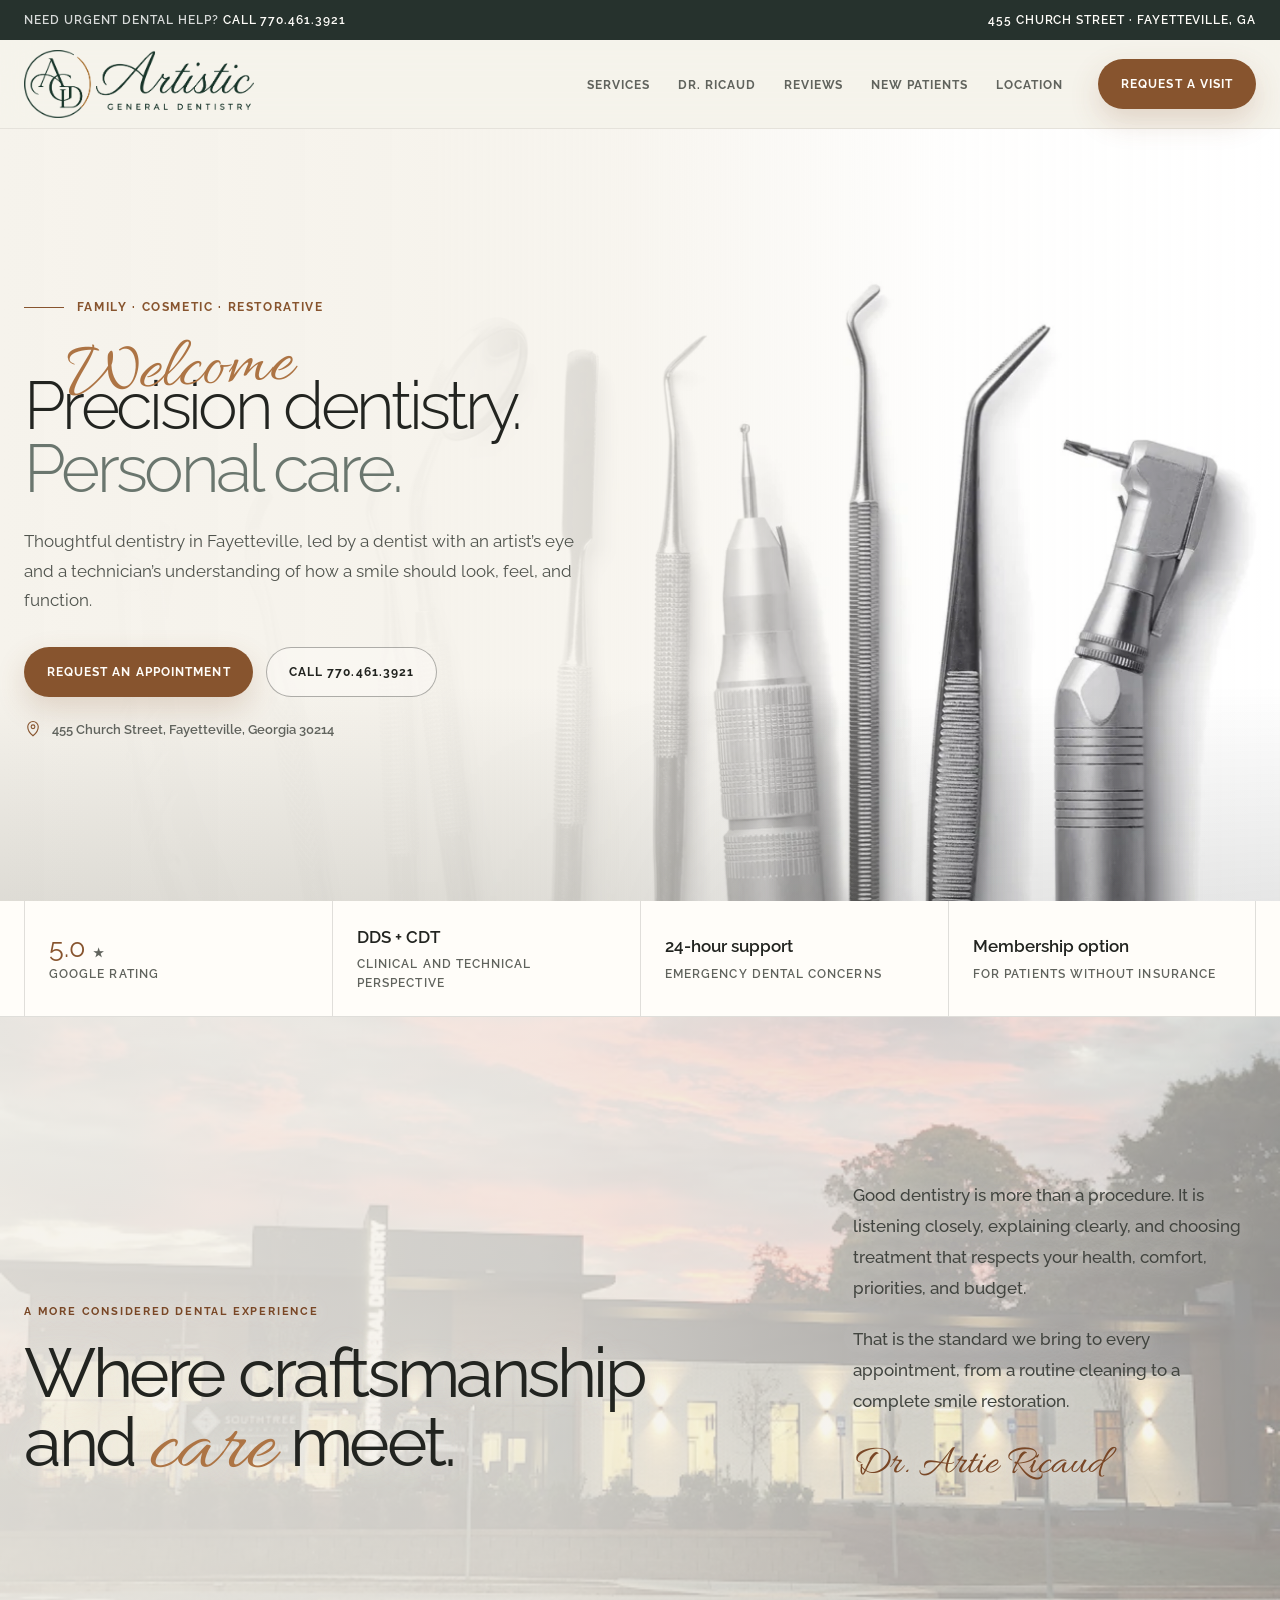
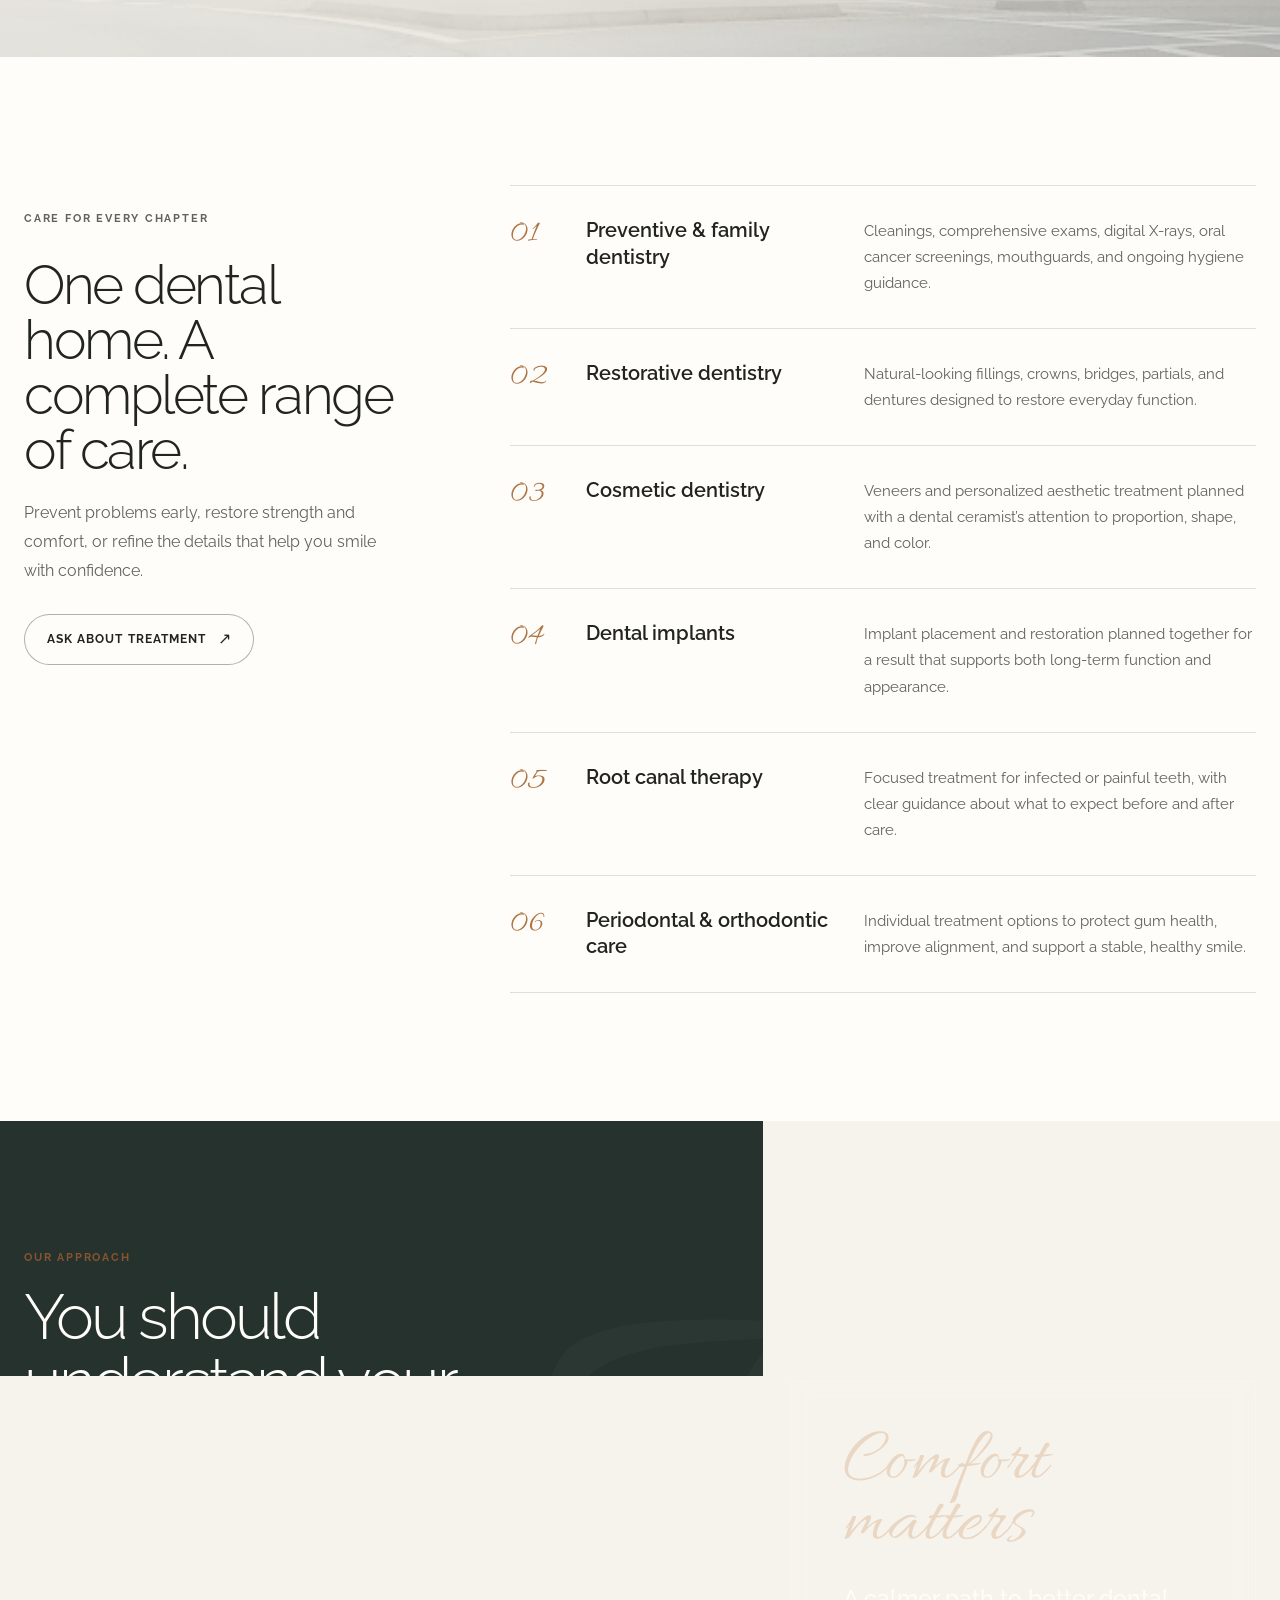
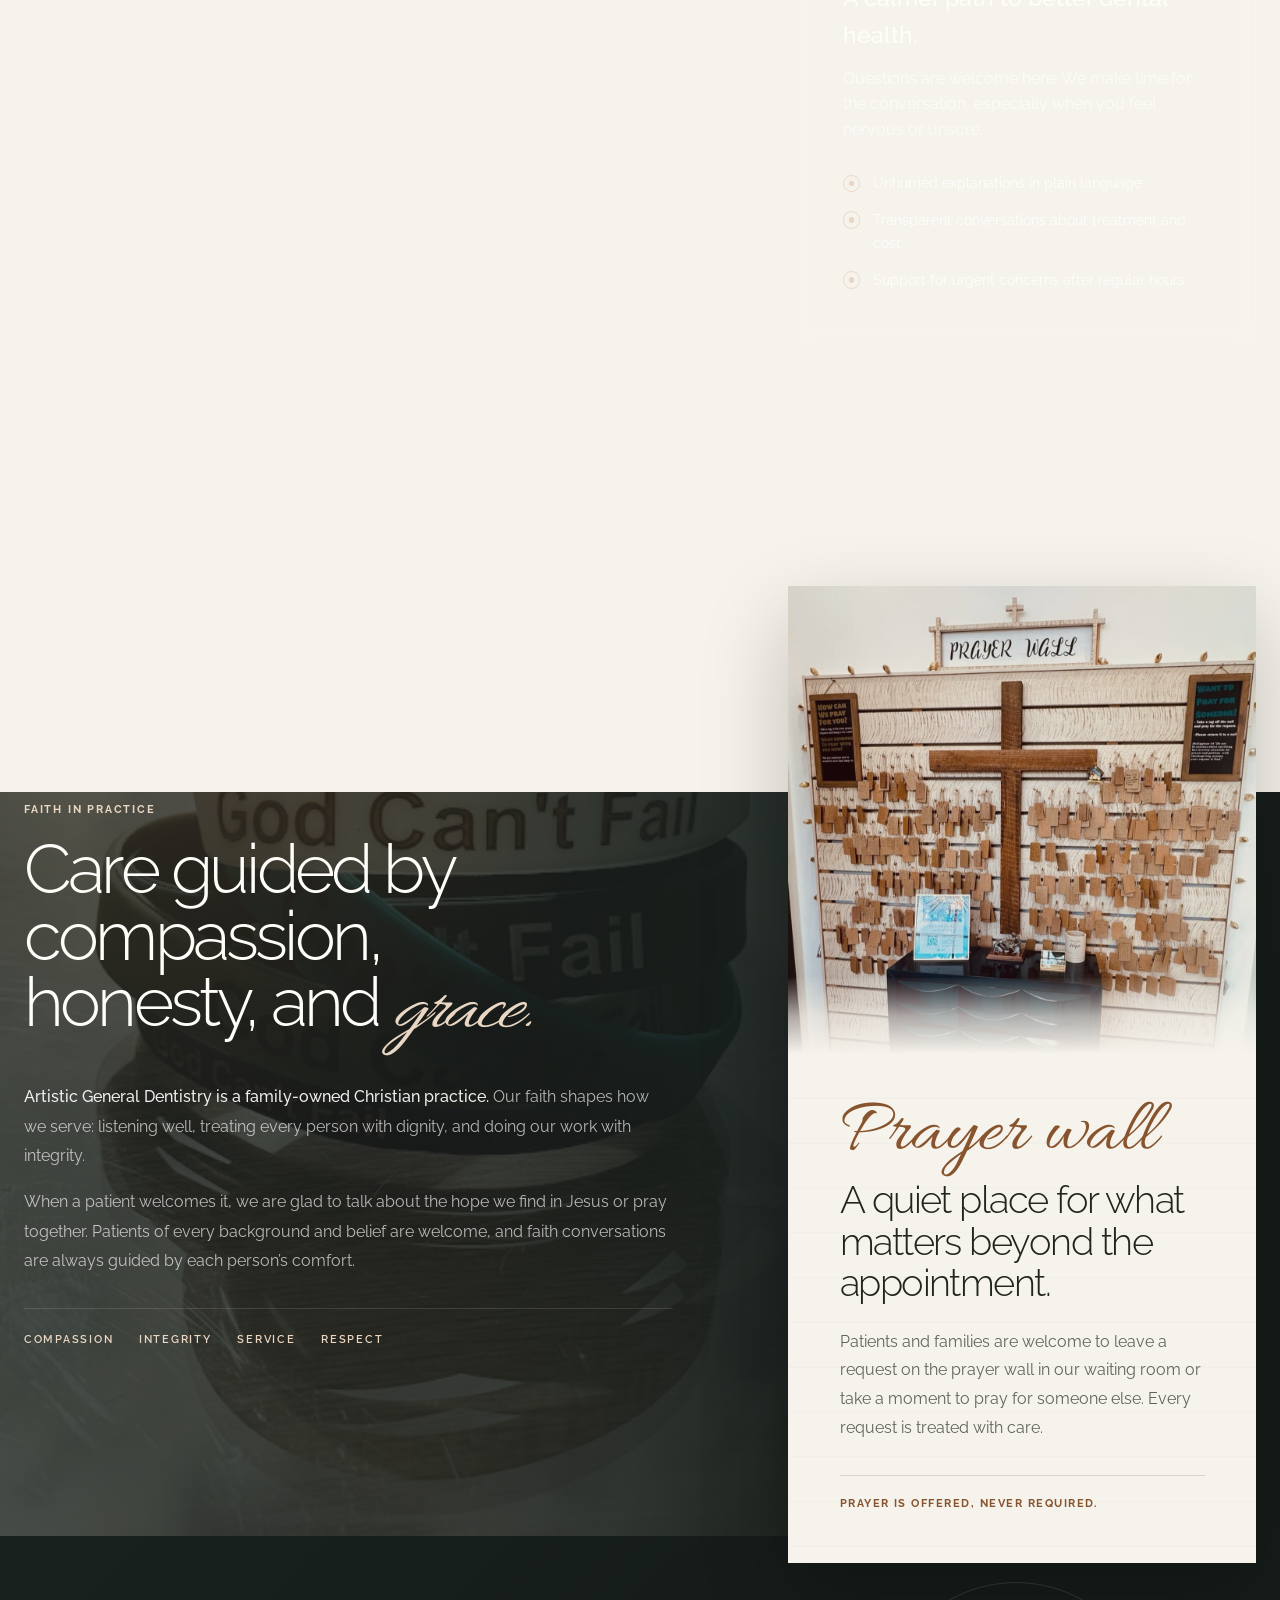
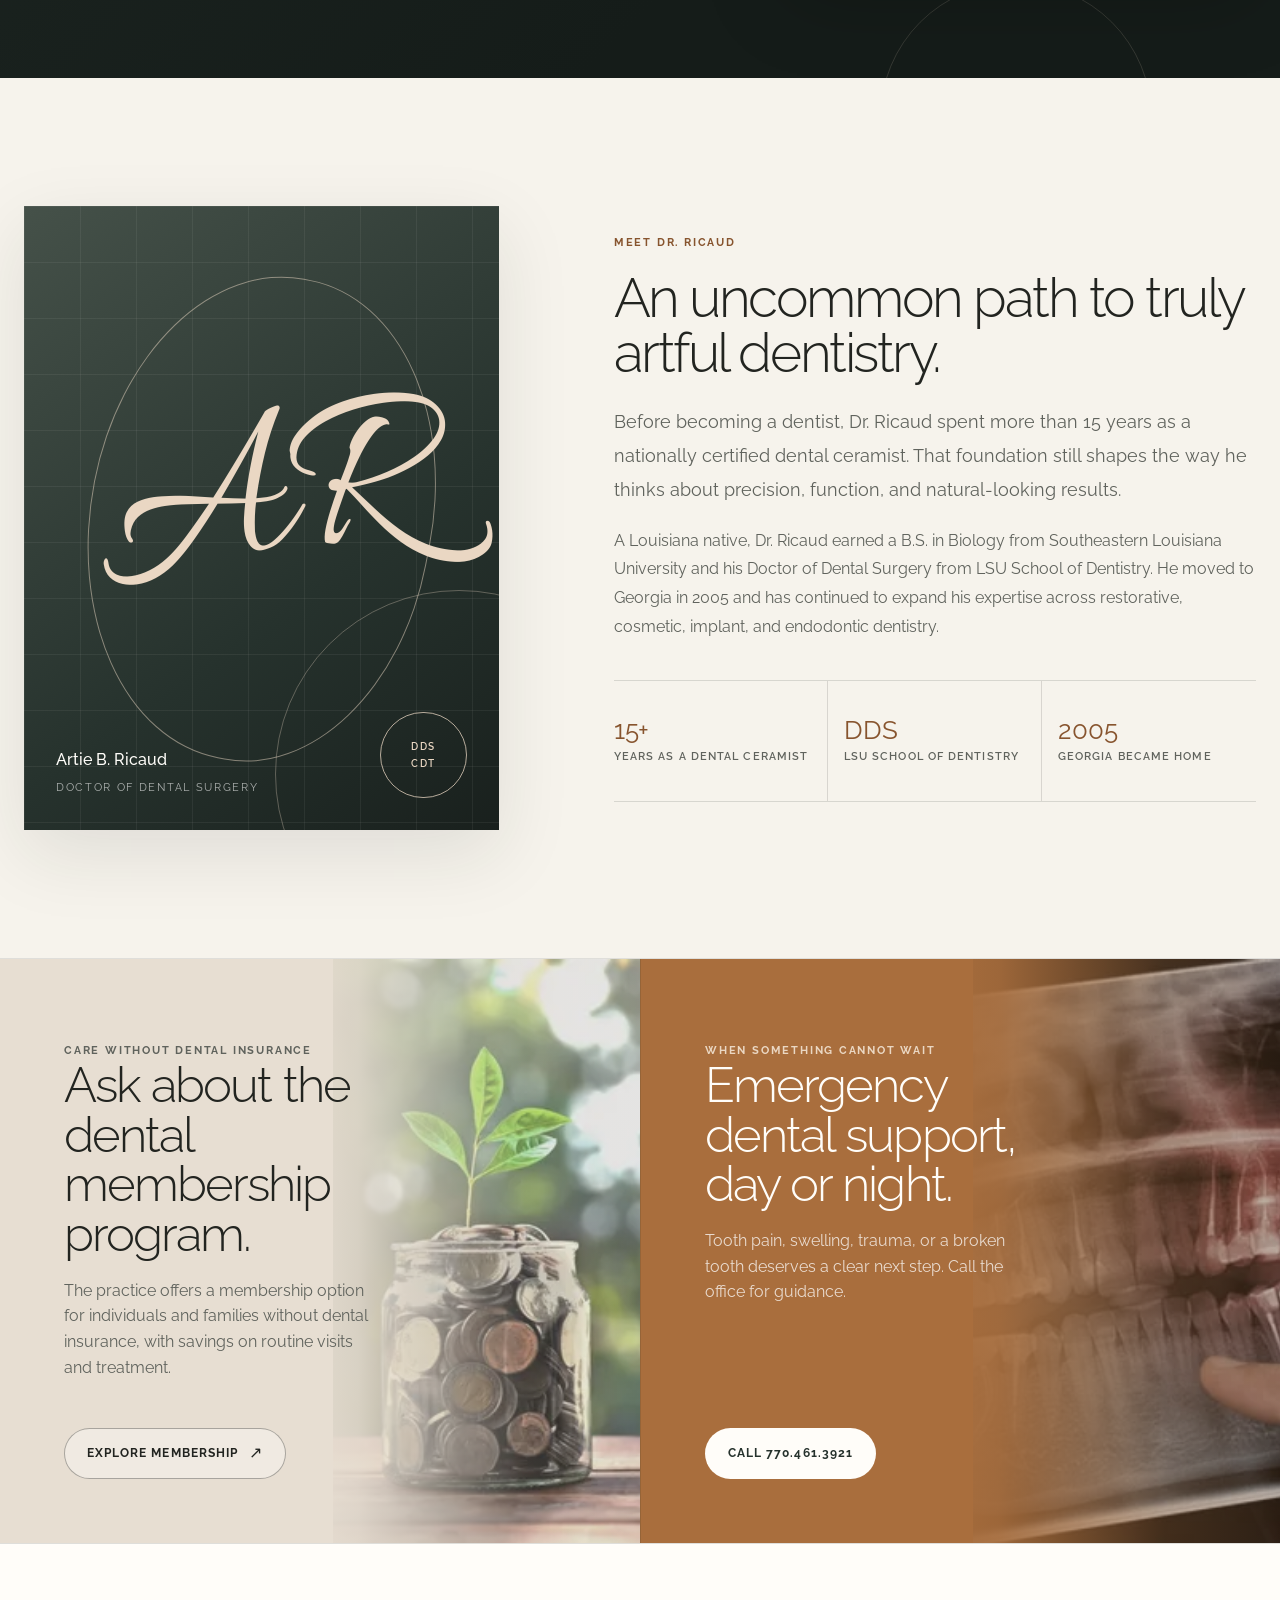
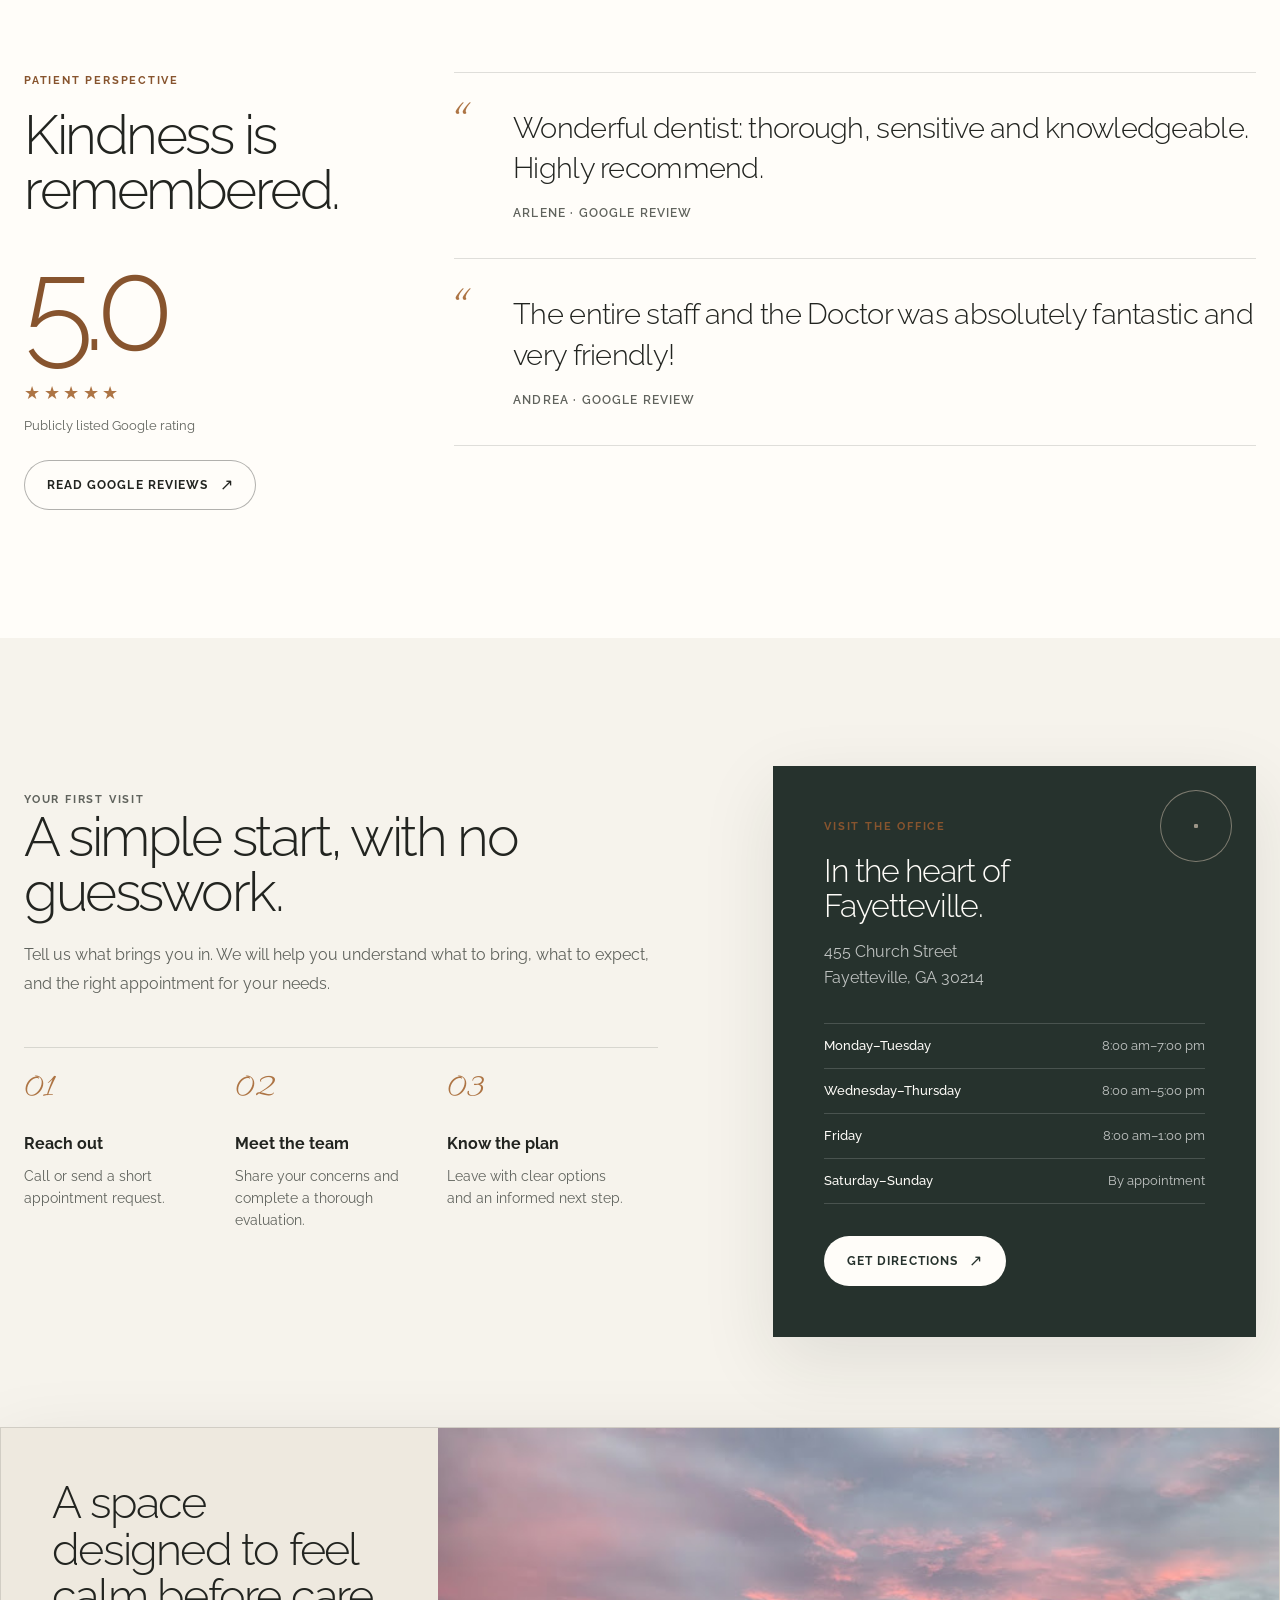
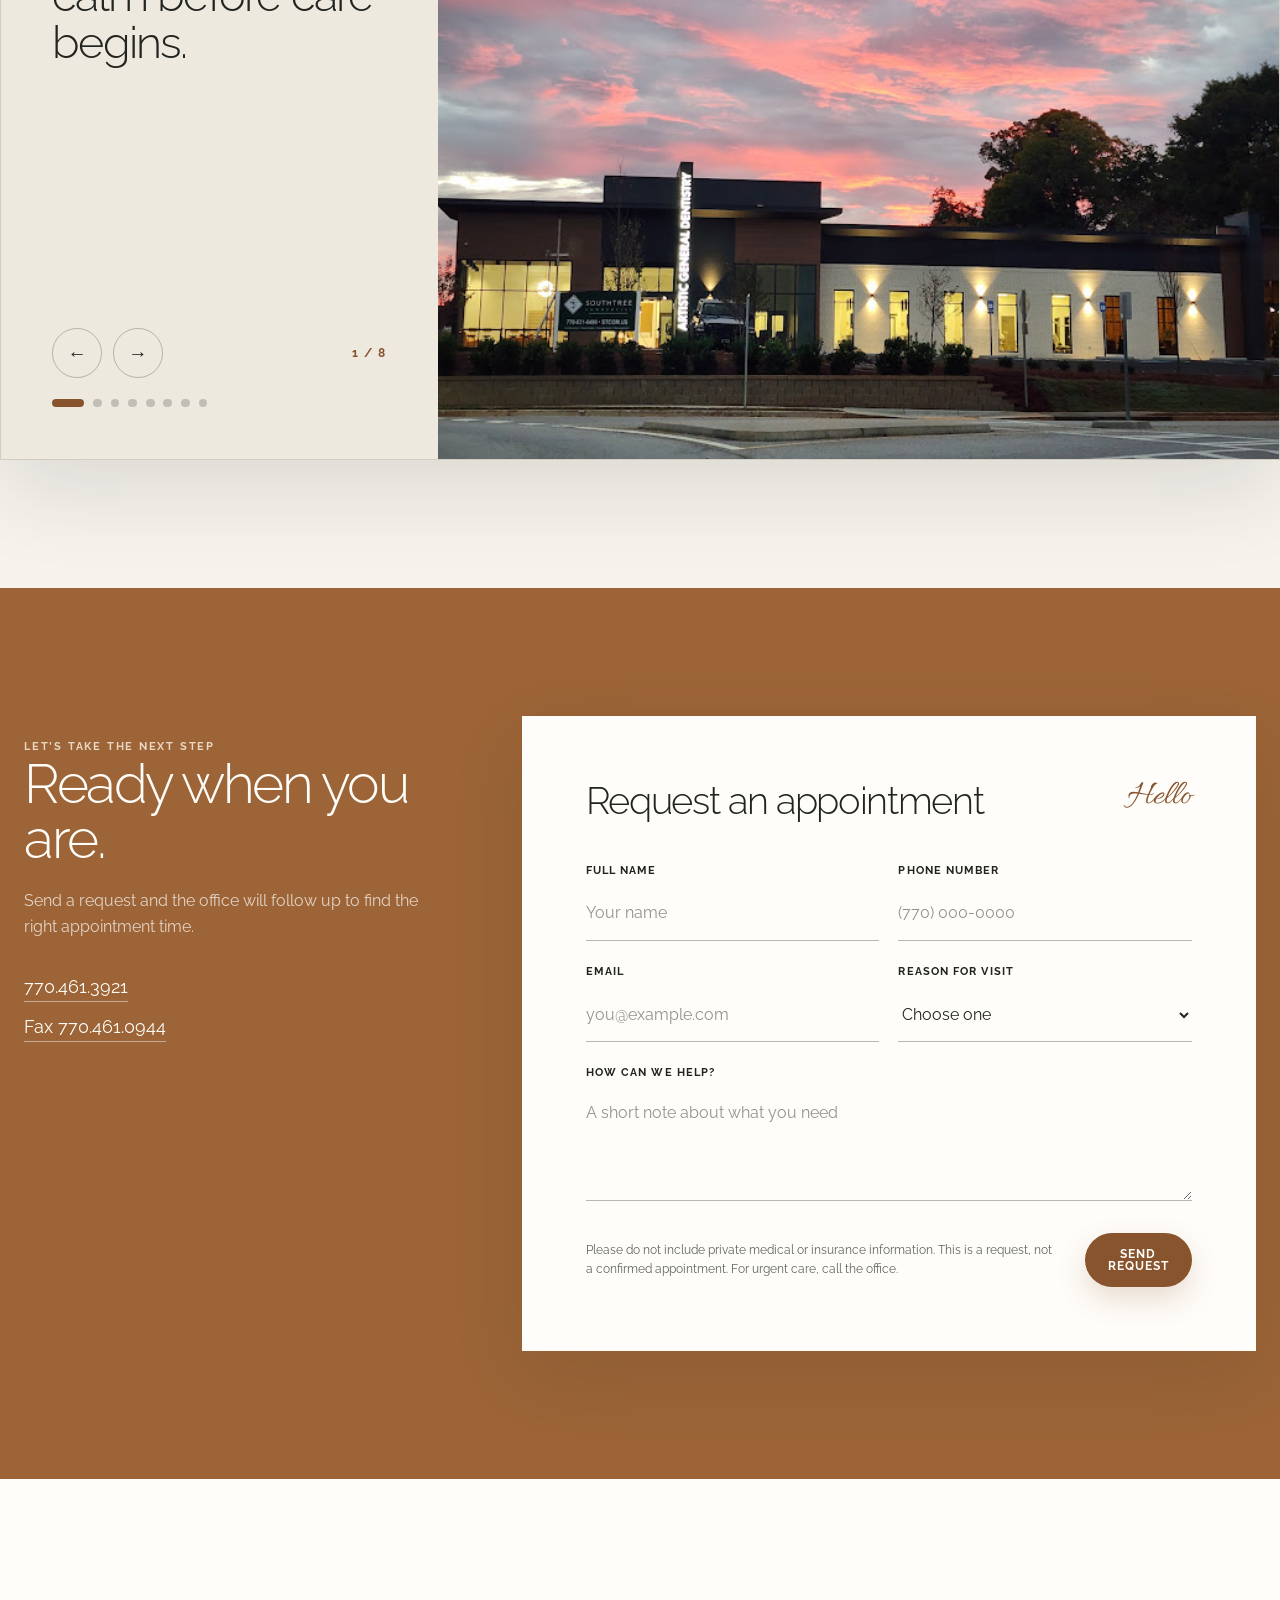
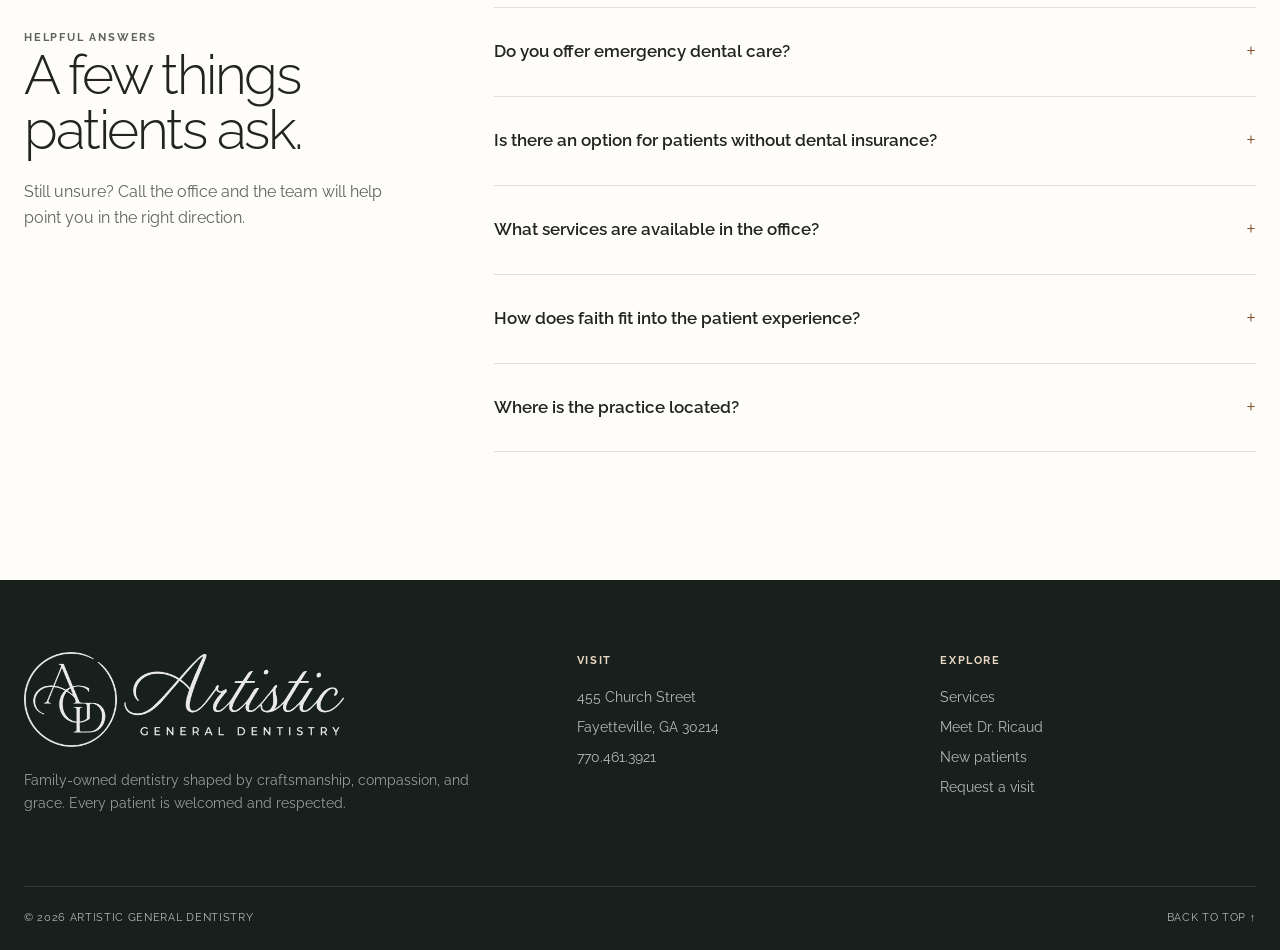
==== commit 82f7bb70: "Present faith section before doctor profile" ====
--- a/index.html
+++ b/index.html
@@ -2635,6 +2635,54 @@
         </div>
       </section>
 
+      <section class="faith-section" id="faith" aria-labelledby="faith-title">
+        <div class="container faith-grid">
+          <div class="faith-copy">
+            <p class="section-label">Faith in practice</p>
+            <h2 id="faith-title">Care guided by compassion, honesty, and <em>grace.</em></h2>
+            <div class="faith-body">
+              <p>
+                <strong>Artistic General Dentistry is a family-owned Christian practice.</strong> Our faith shapes how
+                we serve: listening well, treating every person with dignity, and doing our work with integrity.
+              </p>
+              <p>
+                When a patient welcomes it, we are glad to talk about the hope we find in Jesus or pray together.
+                Patients of every background and belief are welcome, and faith conversations are always guided by
+                each person’s comfort.
+              </p>
+            </div>
+            <ul class="faith-values" aria-label="Values shaped by our faith">
+              <li>Compassion</li>
+              <li>Integrity</li>
+              <li>Service</li>
+              <li>Respect</li>
+            </ul>
+          </div>
+
+          <aside class="prayer-card" aria-labelledby="prayer-wall-title">
+            <figure class="prayer-photo">
+              <img
+                src="assets/prayer-wall.jpg"
+                width="1200"
+                height="1599"
+                alt="The prayer wall in the Artistic General Dentistry waiting room, with handwritten prayer requests surrounding a wooden cross."
+                loading="lazy"
+                decoding="async"
+              >
+            </figure>
+            <div class="prayer-content">
+              <p class="prayer-script">Prayer wall</p>
+              <h3 id="prayer-wall-title">A quiet place for what matters beyond the appointment.</h3>
+              <p>
+                Patients and families are welcome to leave a request on the prayer wall in our waiting room or take a
+                moment to pray for someone else. Every request is treated with care.
+              </p>
+              <p class="prayer-note">Prayer is offered, never required.</p>
+            </div>
+          </aside>
+        </div>
+      </section>
+
       <section class="section" id="about" aria-labelledby="about-title">
         <div class="container about-grid">
           <div class="doctor-art" role="img" aria-label="Artful monogram portrait treatment for Dr. Artie Ricaud">
@@ -2675,54 +2723,6 @@
               </div>
             </div>
           </div>
-        </div>
-      </section>
-
-      <section class="faith-section" id="faith" aria-labelledby="faith-title">
-        <div class="container faith-grid">
-          <div class="faith-copy">
-            <p class="section-label">Faith in practice</p>
-            <h2 id="faith-title">Care guided by compassion, honesty, and <em>grace.</em></h2>
-            <div class="faith-body">
-              <p>
-                <strong>Artistic General Dentistry is a family-owned Christian practice.</strong> Our faith shapes how
-                we serve: listening well, treating every person with dignity, and doing our work with integrity.
-              </p>
-              <p>
-                When a patient welcomes it, we are glad to talk about the hope we find in Jesus or pray together.
-                Patients of every background and belief are welcome, and faith conversations are always guided by
-                each person’s comfort.
-              </p>
-            </div>
-            <ul class="faith-values" aria-label="Values shaped by our faith">
-              <li>Compassion</li>
-              <li>Integrity</li>
-              <li>Service</li>
-              <li>Respect</li>
-            </ul>
-          </div>
-
-          <aside class="prayer-card" aria-labelledby="prayer-wall-title">
-            <figure class="prayer-photo">
-              <img
-                src="assets/prayer-wall.jpg"
-                width="1200"
-                height="1599"
-                alt="The prayer wall in the Artistic General Dentistry waiting room, with handwritten prayer requests surrounding a wooden cross."
-                loading="lazy"
-                decoding="async"
-              >
-            </figure>
-            <div class="prayer-content">
-              <p class="prayer-script">Prayer wall</p>
-              <h3 id="prayer-wall-title">A quiet place for what matters beyond the appointment.</h3>
-              <p>
-                Patients and families are welcome to leave a request on the prayer wall in our waiting room or take a
-                moment to pray for someone else. Every request is treated with care.
-              </p>
-              <p class="prayer-note">Prayer is offered, never required.</p>
-            </div>
-          </aside>
         </div>
       </section>
 
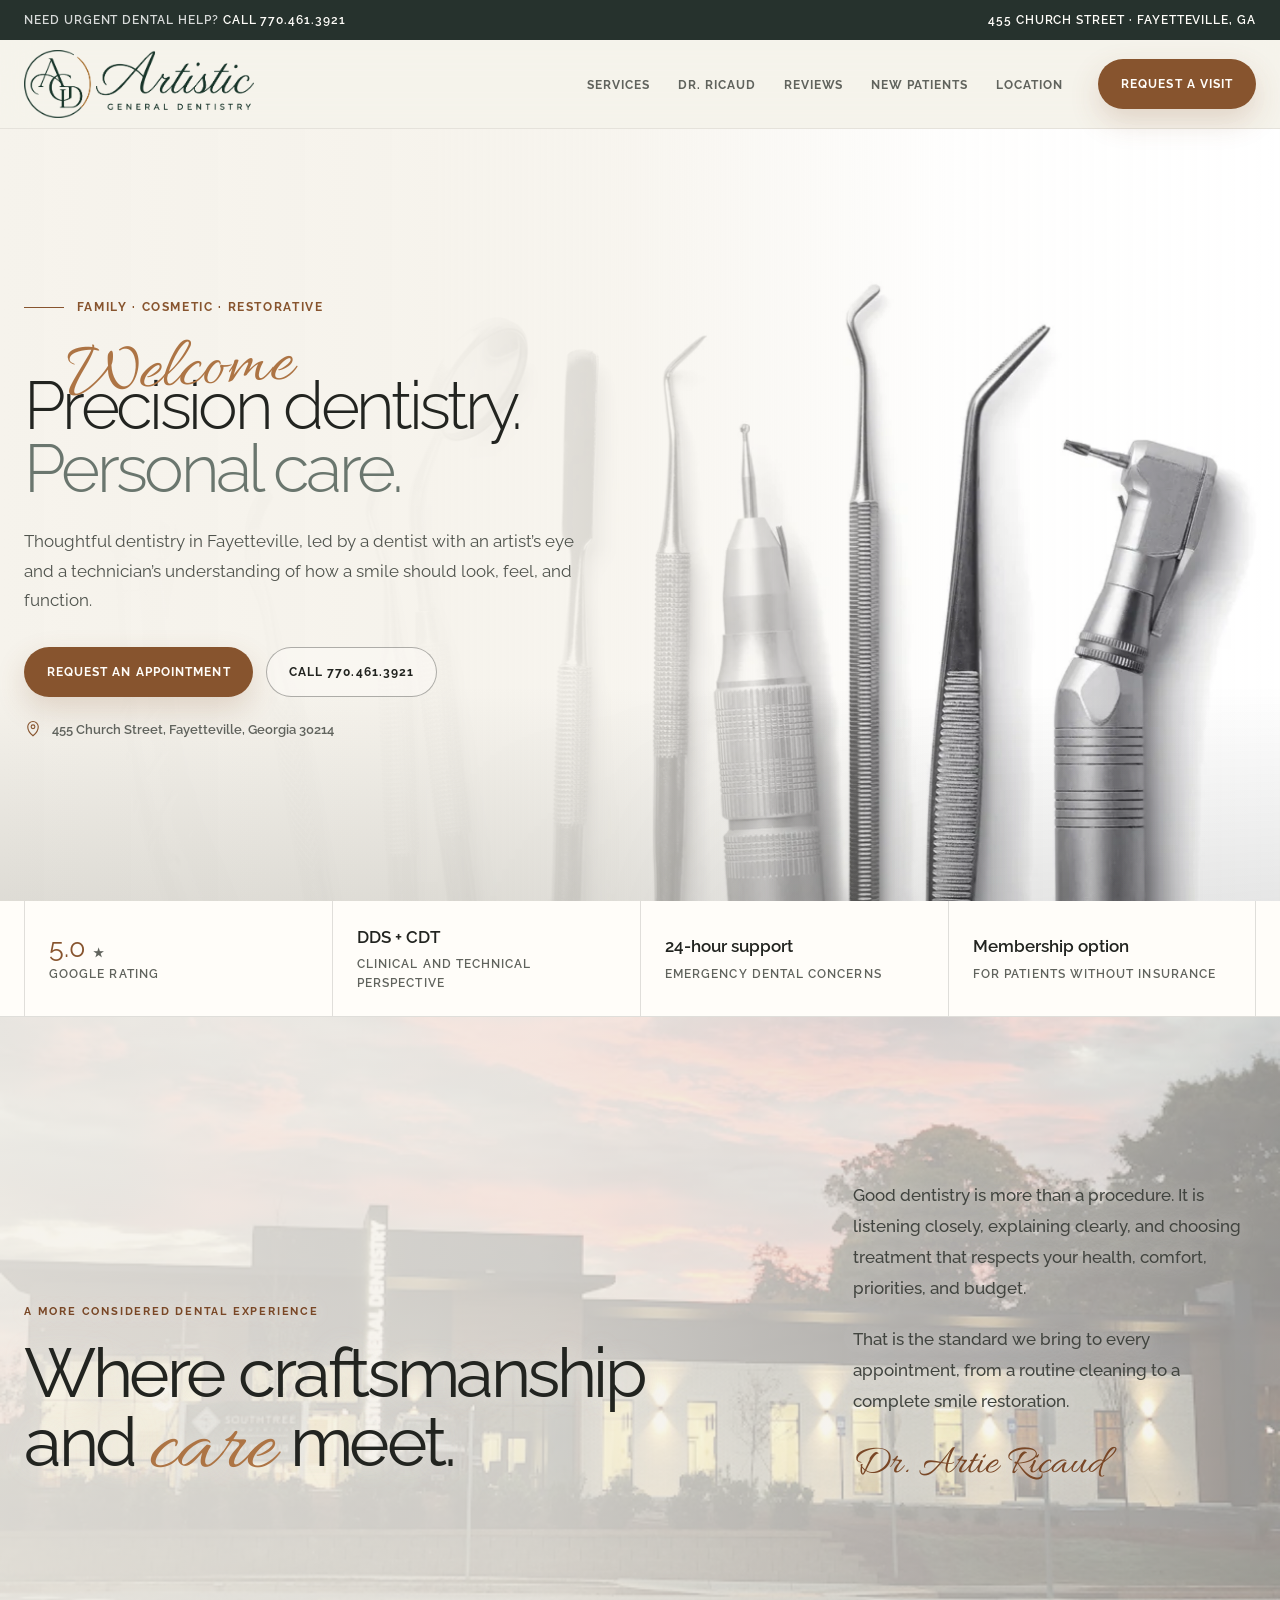
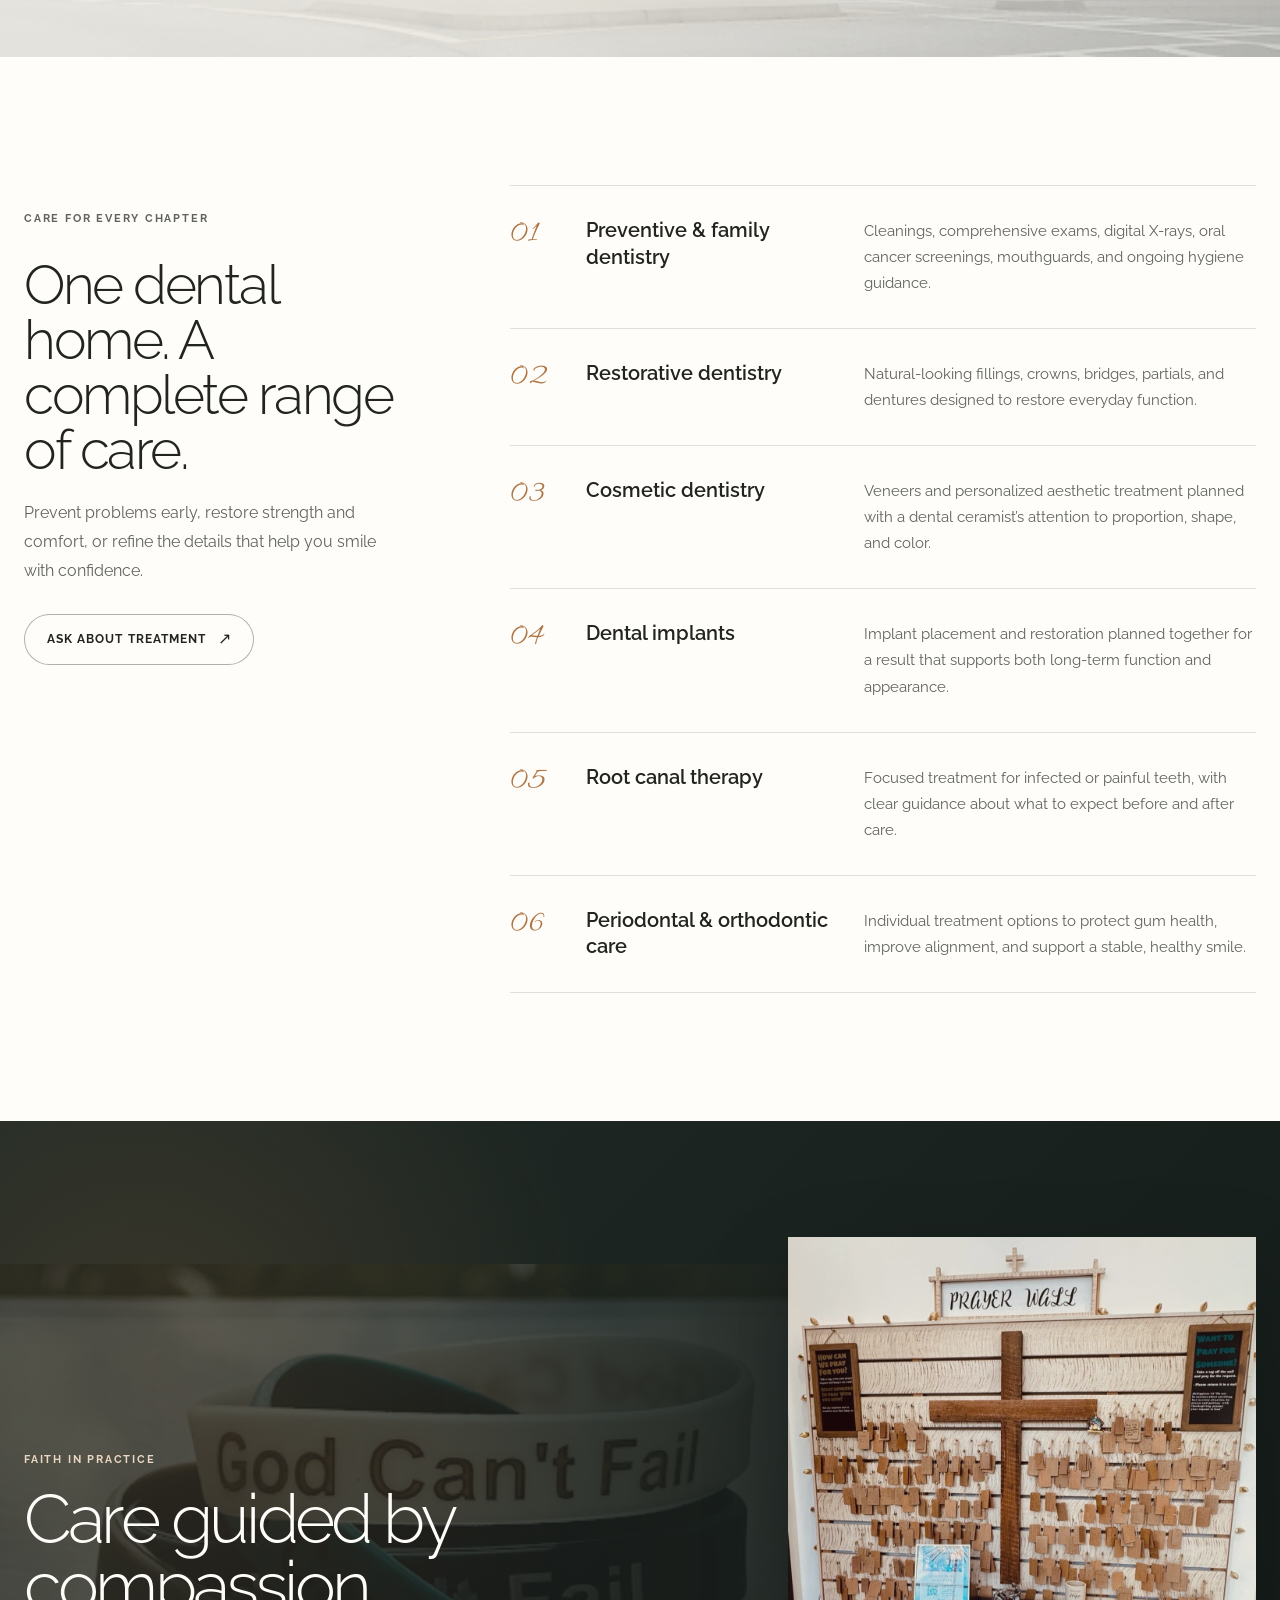
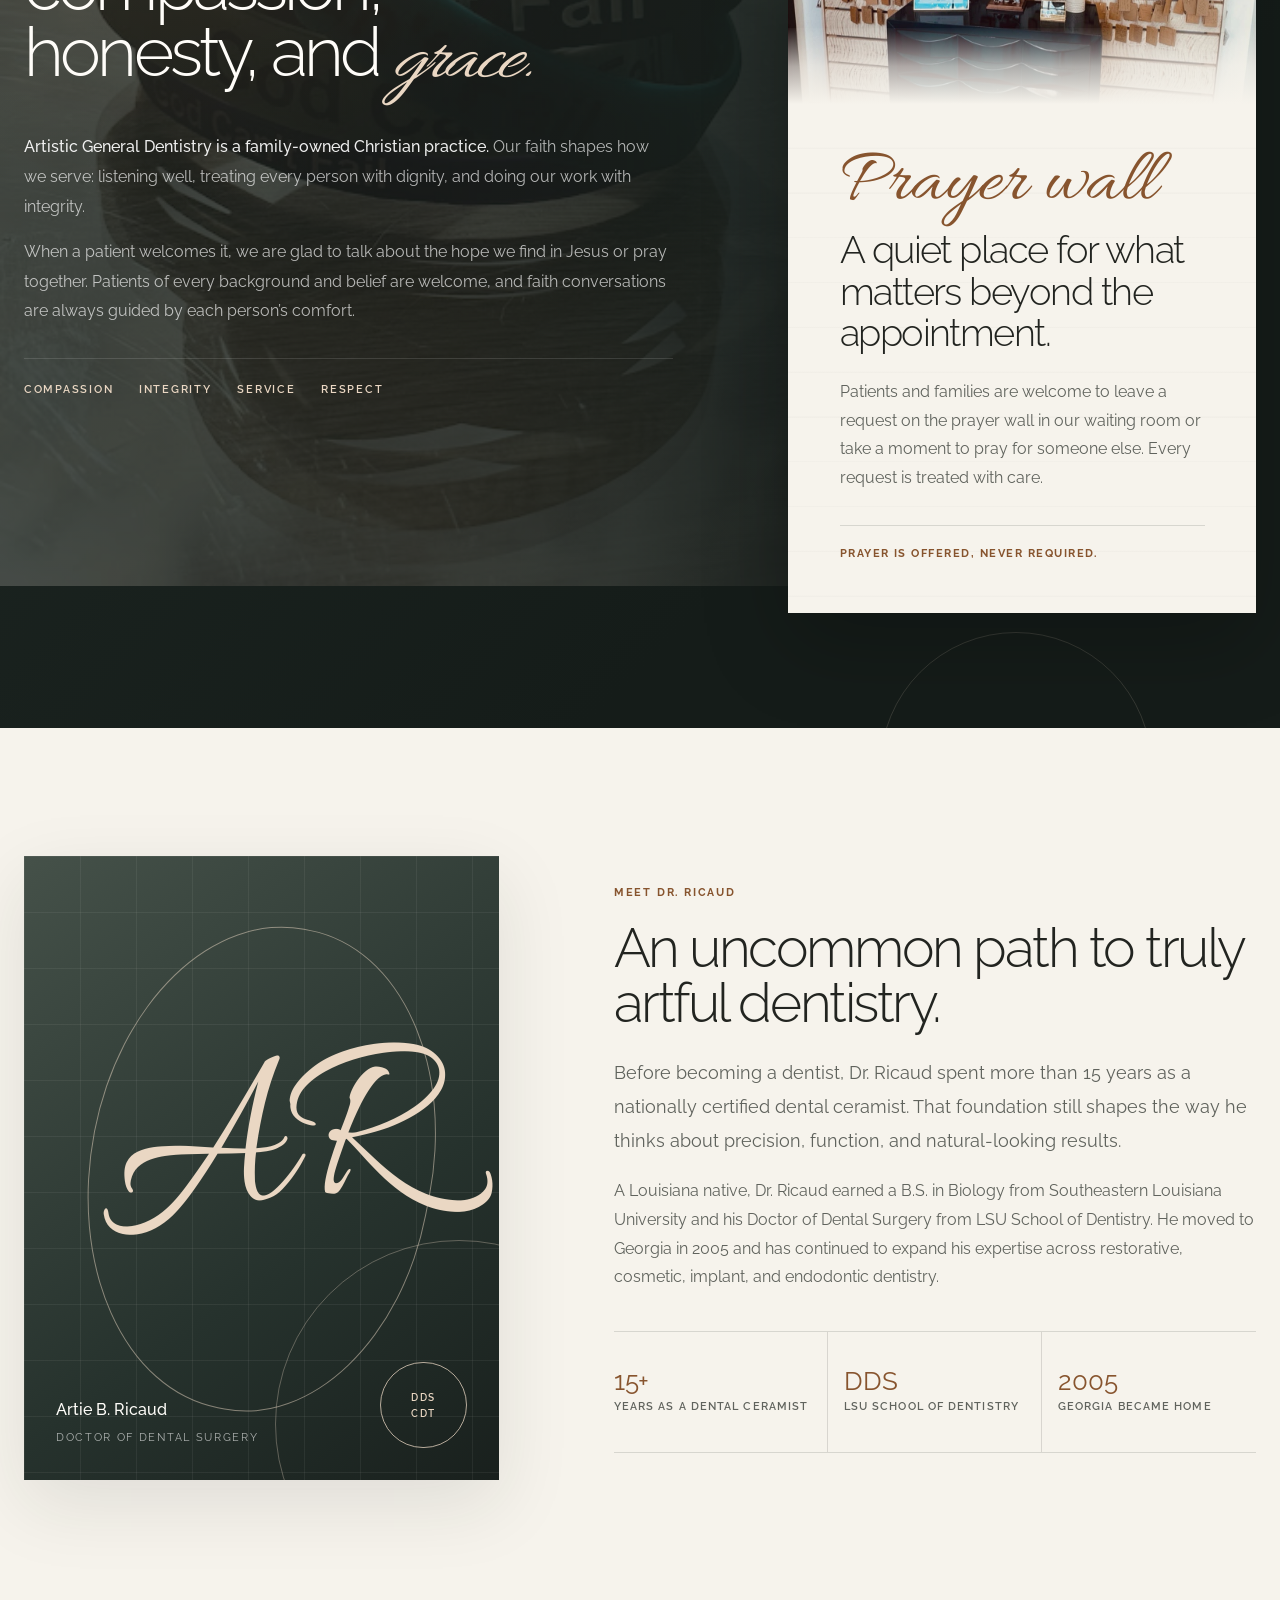
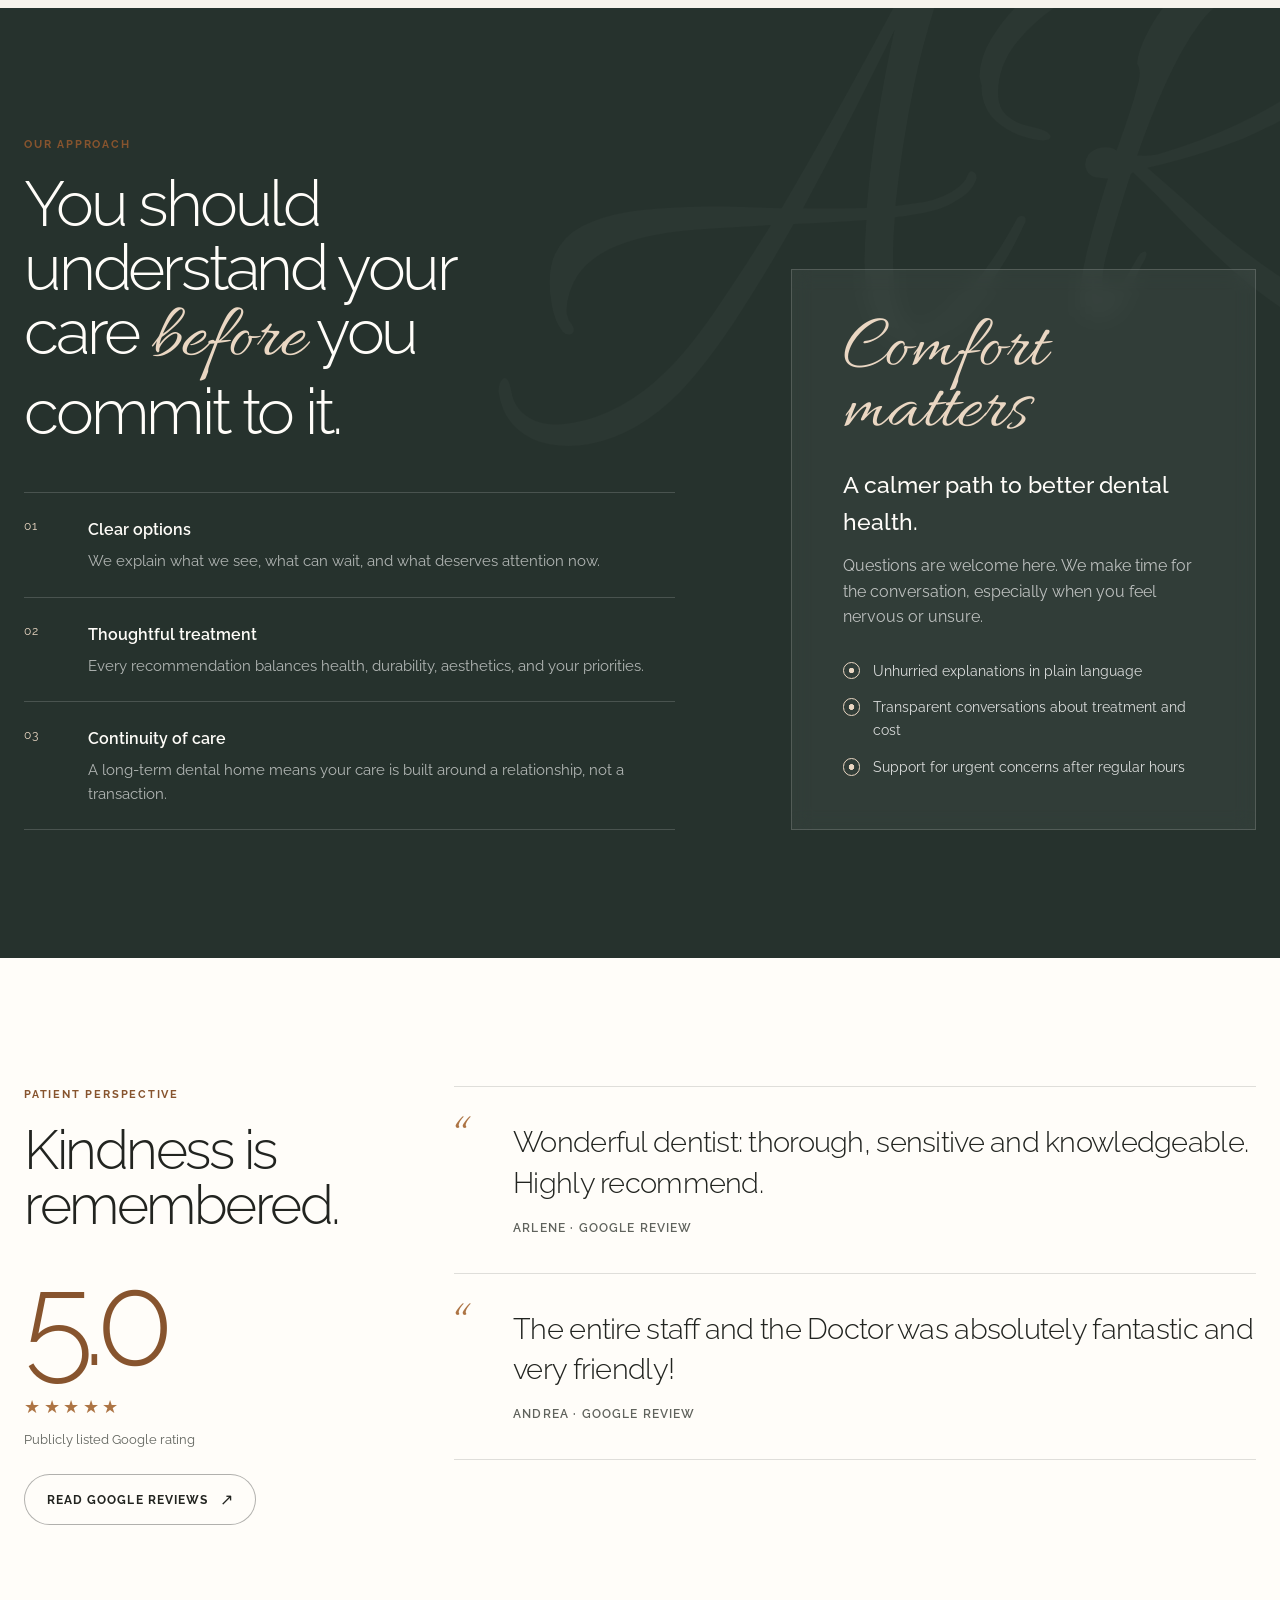
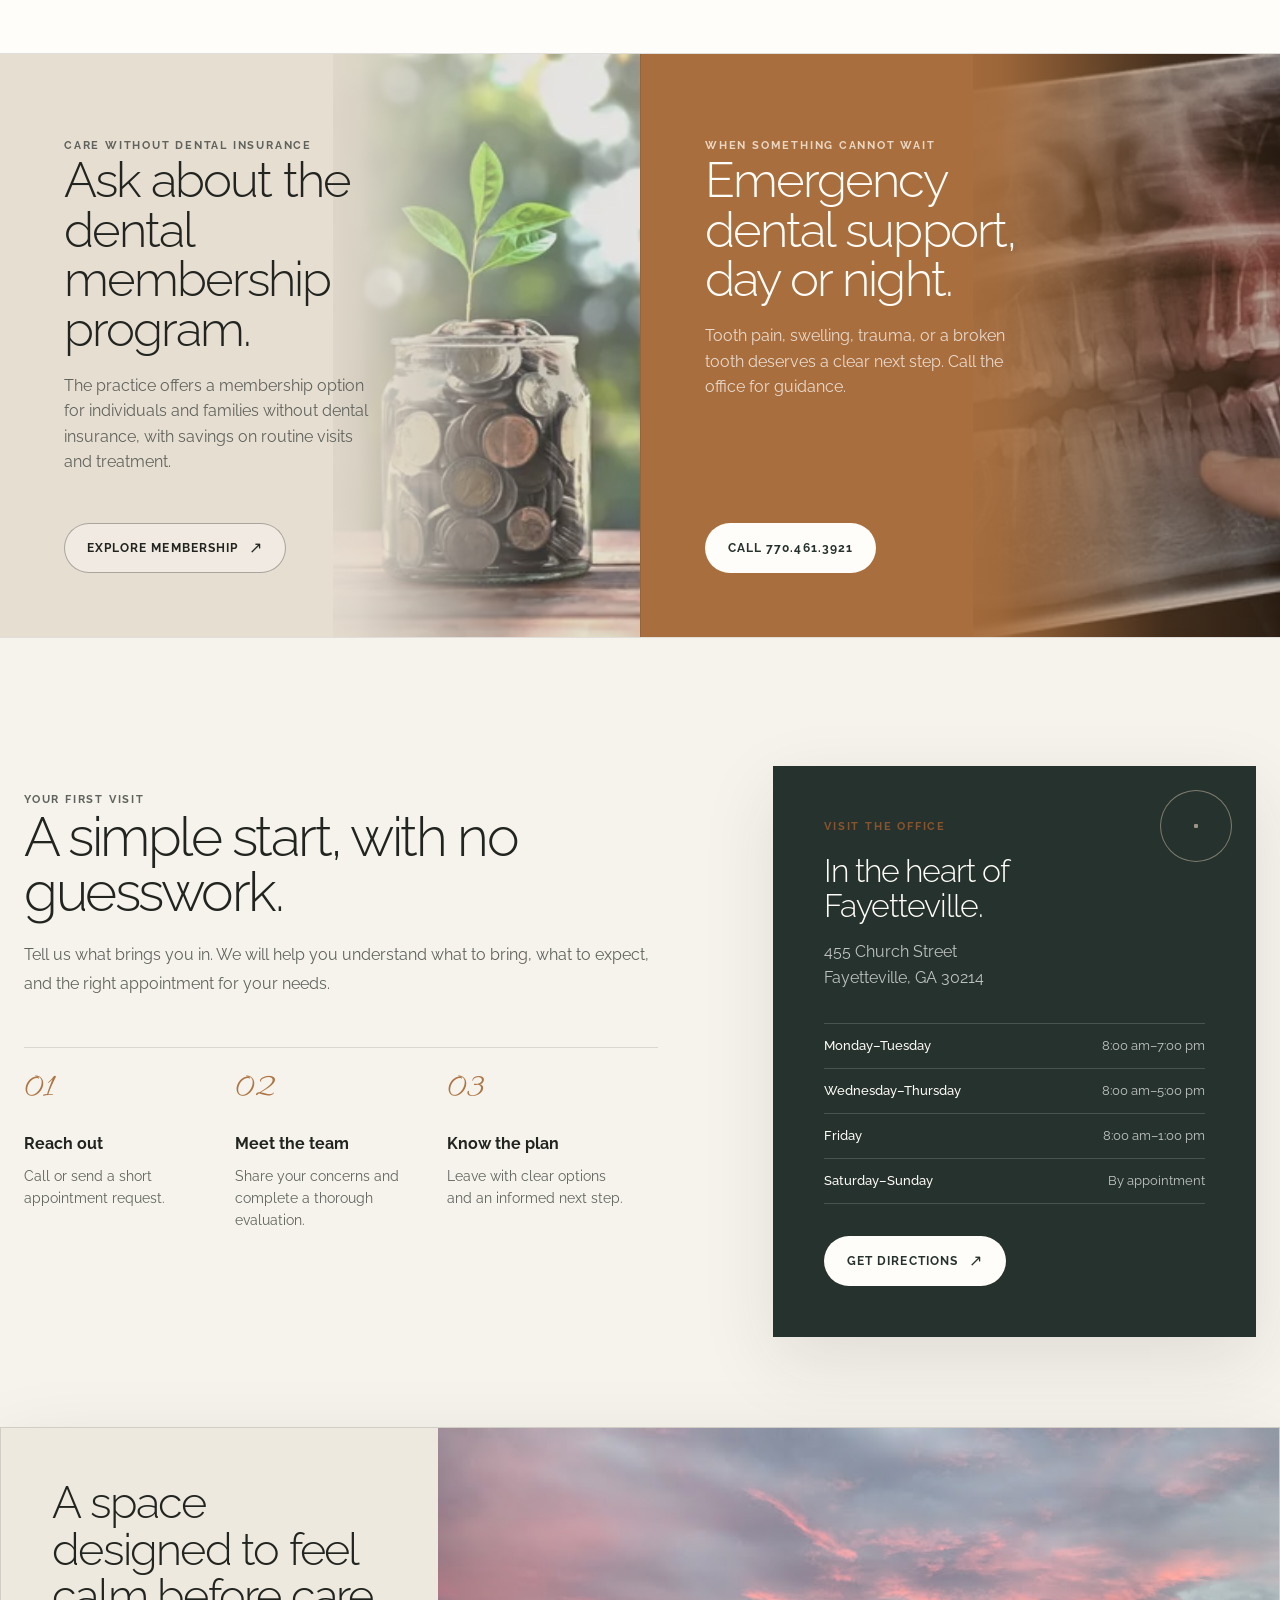
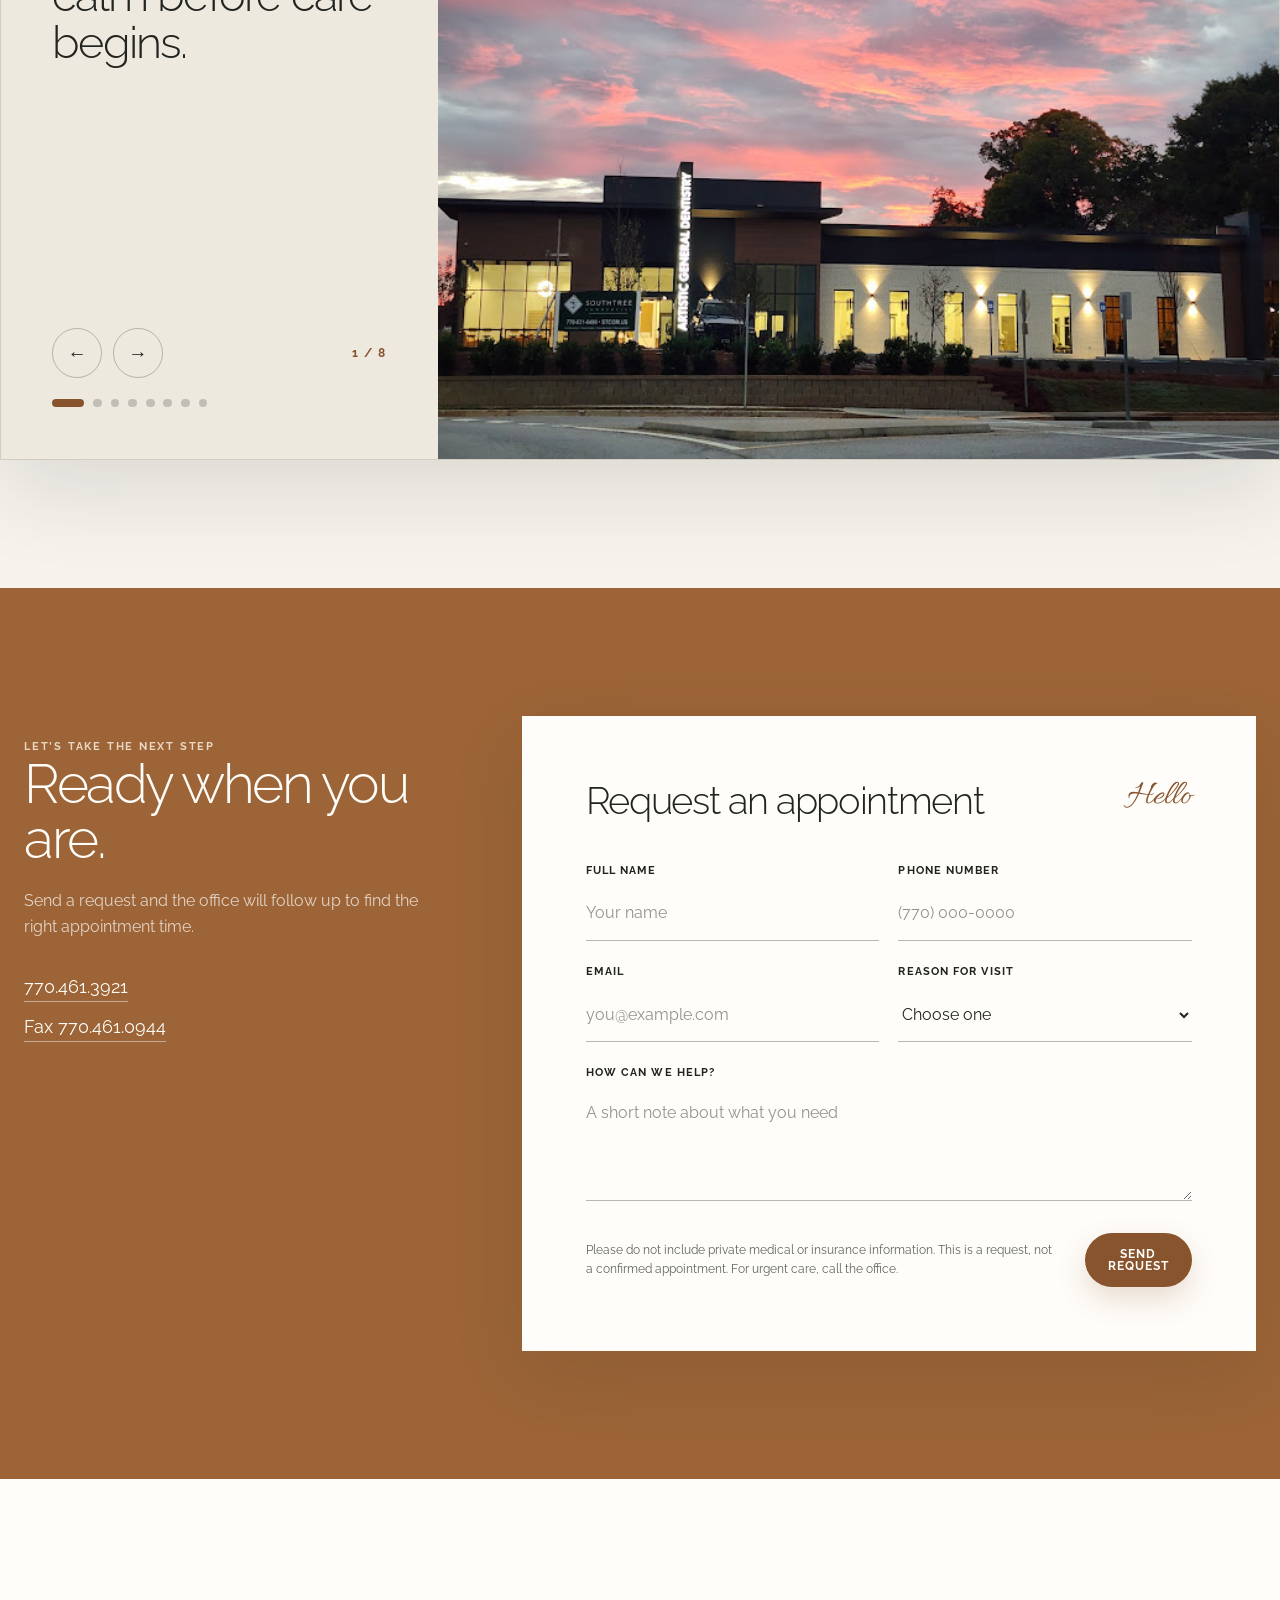
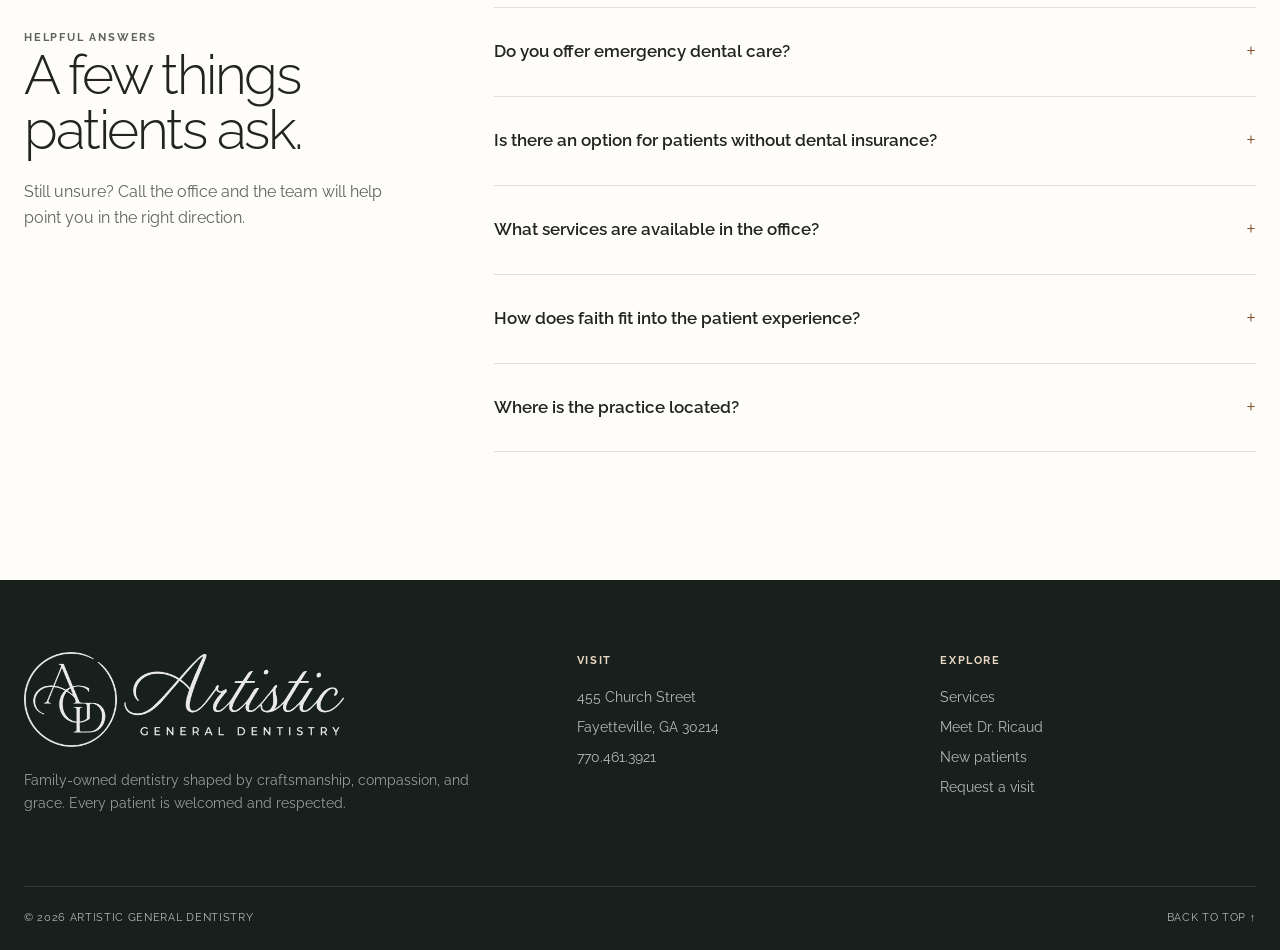
==== commit 69c94696: "Optimize homepage section flow" ====
--- a/index.html
+++ b/index.html
@@ -2592,6 +2592,97 @@
         </div>
       </section>
 
+      <section class="faith-section" id="faith" aria-labelledby="faith-title">
+        <div class="container faith-grid">
+          <div class="faith-copy">
+            <p class="section-label">Faith in practice</p>
+            <h2 id="faith-title">Care guided by compassion, honesty, and <em>grace.</em></h2>
+            <div class="faith-body">
+              <p>
+                <strong>Artistic General Dentistry is a family-owned Christian practice.</strong> Our faith shapes how
+                we serve: listening well, treating every person with dignity, and doing our work with integrity.
+              </p>
+              <p>
+                When a patient welcomes it, we are glad to talk about the hope we find in Jesus or pray together.
+                Patients of every background and belief are welcome, and faith conversations are always guided by
+                each person’s comfort.
+              </p>
+            </div>
+            <ul class="faith-values" aria-label="Values shaped by our faith">
+              <li>Compassion</li>
+              <li>Integrity</li>
+              <li>Service</li>
+              <li>Respect</li>
+            </ul>
+          </div>
+
+          <aside class="prayer-card" aria-labelledby="prayer-wall-title">
+            <figure class="prayer-photo">
+              <img
+                src="assets/prayer-wall.jpg"
+                width="1200"
+                height="1599"
+                alt="The prayer wall in the Artistic General Dentistry waiting room, with handwritten prayer requests surrounding a wooden cross."
+                loading="lazy"
+                decoding="async"
+              >
+            </figure>
+            <div class="prayer-content">
+              <p class="prayer-script">Prayer wall</p>
+              <h3 id="prayer-wall-title">A quiet place for what matters beyond the appointment.</h3>
+              <p>
+                Patients and families are welcome to leave a request on the prayer wall in our waiting room or take a
+                moment to pray for someone else. Every request is treated with care.
+              </p>
+              <p class="prayer-note">Prayer is offered, never required.</p>
+            </div>
+          </aside>
+        </div>
+      </section>
+
+      <section class="section" id="about" aria-labelledby="about-title">
+        <div class="container about-grid">
+          <div class="doctor-art" role="img" aria-label="Artful monogram portrait treatment for Dr. Artie Ricaud">
+            <span class="doctor-monogram" aria-hidden="true">AR</span>
+            <div class="doctor-caption">
+              <div>
+                <strong>Artie B. Ricaud</strong>
+                <span>Doctor of Dental Surgery</span>
+              </div>
+              <div class="credential-seal">DDS<br>CDT</div>
+            </div>
+          </div>
+
+          <div class="about-copy">
+            <p class="section-label">Meet Dr. Ricaud</p>
+            <h2 id="about-title">An uncommon path to truly artful dentistry.</h2>
+            <p class="large-copy">
+              Before becoming a dentist, Dr. Ricaud spent more than 15 years as a nationally certified dental ceramist.
+              That foundation still shapes the way he thinks about precision, function, and natural-looking results.
+            </p>
+            <p class="body-copy">
+              A Louisiana native, Dr. Ricaud earned a B.S. in Biology from Southeastern Louisiana University and his
+              Doctor of Dental Surgery from LSU School of Dentistry. He moved to Georgia in 2005 and has continued to
+              expand his expertise across restorative, cosmetic, implant, and endodontic dentistry.
+            </p>
+            <div class="about-facts" role="list" aria-label="Dr. Ricaud credentials">
+              <div class="about-fact" role="listitem">
+                <strong>15+</strong>
+                <span>Years as a dental ceramist</span>
+              </div>
+              <div class="about-fact" role="listitem">
+                <strong>DDS</strong>
+                <span>LSU School of Dentistry</span>
+              </div>
+              <div class="about-fact" role="listitem">
+                <strong>2005</strong>
+                <span>Georgia became home</span>
+              </div>
+            </div>
+          </div>
+        </div>
+      </section>
+
       <section class="section philosophy" aria-labelledby="philosophy-title">
         <div class="container philosophy-grid">
           <div class="philosophy-copy">
@@ -2635,93 +2726,39 @@
         </div>
       </section>
 
-      <section class="faith-section" id="faith" aria-labelledby="faith-title">
-        <div class="container faith-grid">
-          <div class="faith-copy">
-            <p class="section-label">Faith in practice</p>
-            <h2 id="faith-title">Care guided by compassion, honesty, and <em>grace.</em></h2>
-            <div class="faith-body">
-              <p>
-                <strong>Artistic General Dentistry is a family-owned Christian practice.</strong> Our faith shapes how
-                we serve: listening well, treating every person with dignity, and doing our work with integrity.
-              </p>
-              <p>
-                When a patient welcomes it, we are glad to talk about the hope we find in Jesus or pray together.
-                Patients of every background and belief are welcome, and faith conversations are always guided by
-                each person’s comfort.
-              </p>
-            </div>
-            <ul class="faith-values" aria-label="Values shaped by our faith">
-              <li>Compassion</li>
-              <li>Integrity</li>
-              <li>Service</li>
-              <li>Respect</li>
-            </ul>
-          </div>
-
-          <aside class="prayer-card" aria-labelledby="prayer-wall-title">
-            <figure class="prayer-photo">
-              <img
-                src="assets/prayer-wall.jpg"
-                width="1200"
-                height="1599"
-                alt="The prayer wall in the Artistic General Dentistry waiting room, with handwritten prayer requests surrounding a wooden cross."
-                loading="lazy"
-                decoding="async"
-              >
-            </figure>
-            <div class="prayer-content">
-              <p class="prayer-script">Prayer wall</p>
-              <h3 id="prayer-wall-title">A quiet place for what matters beyond the appointment.</h3>
-              <p>
-                Patients and families are welcome to leave a request on the prayer wall in our waiting room or take a
-                moment to pray for someone else. Every request is treated with care.
-              </p>
-              <p class="prayer-note">Prayer is offered, never required.</p>
-            </div>
-          </aside>
-        </div>
-      </section>
-
-      <section class="section" id="about" aria-labelledby="about-title">
-        <div class="container about-grid">
-          <div class="doctor-art" role="img" aria-label="Artful monogram portrait treatment for Dr. Artie Ricaud">
-            <span class="doctor-monogram" aria-hidden="true">AR</span>
-            <div class="doctor-caption">
-              <div>
-                <strong>Artie B. Ricaud</strong>
-                <span>Doctor of Dental Surgery</span>
-              </div>
-              <div class="credential-seal">DDS<br>CDT</div>
+      <section class="section section-white" id="reviews" aria-labelledby="reviews-title">
+        <div class="container reviews-grid">
+          <div class="reviews-heading">
+            <p class="section-label">Patient perspective</p>
+            <h2 id="reviews-title">Kindness is remembered.</h2>
+            <div class="rating">
+              <div class="rating-number">5.0</div>
+              <div class="rating-stars" role="img" aria-label="5 out of 5 stars on Google">★★★★★</div>
+              <p class="rating-label">Publicly listed Google rating</p>
+              <a
+                class="button button-outline button-arrow"
+                href="https://www.google.com/maps/search/?api=1&amp;query=Artistic+General+Dentistry+455+Church+Street+Fayetteville+GA+30214"
+                target="_blank"
+                rel="noreferrer"
+              >Read Google reviews</a>
             </div>
           </div>
 
-          <div class="about-copy">
-            <p class="section-label">Meet Dr. Ricaud</p>
-            <h2 id="about-title">An uncommon path to truly artful dentistry.</h2>
-            <p class="large-copy">
-              Before becoming a dentist, Dr. Ricaud spent more than 15 years as a nationally certified dental ceramist.
-              That foundation still shapes the way he thinks about precision, function, and natural-looking results.
-            </p>
-            <p class="body-copy">
-              A Louisiana native, Dr. Ricaud earned a B.S. in Biology from Southeastern Louisiana University and his
-              Doctor of Dental Surgery from LSU School of Dentistry. He moved to Georgia in 2005 and has continued to
-              expand his expertise across restorative, cosmetic, implant, and endodontic dentistry.
-            </p>
-            <div class="about-facts" role="list" aria-label="Dr. Ricaud credentials">
-              <div class="about-fact" role="listitem">
-                <strong>15+</strong>
-                <span>Years as a dental ceramist</span>
+          <div class="review-list">
+            <article class="review-item">
+              <span class="quote-mark" aria-hidden="true">“</span>
+              <div>
+                <blockquote>Wonderful dentist: thorough, sensitive and knowledgeable. Highly recommend.</blockquote>
+                <cite>Arlene · Google review</cite>
               </div>
-              <div class="about-fact" role="listitem">
-                <strong>DDS</strong>
-                <span>LSU School of Dentistry</span>
+            </article>
+            <article class="review-item">
+              <span class="quote-mark" aria-hidden="true">“</span>
+              <div>
+                <blockquote>The entire staff and the Doctor was absolutely fantastic and very friendly!</blockquote>
+                <cite>Andrea · Google review</cite>
               </div>
-              <div class="about-fact" role="listitem">
-                <strong>2005</strong>
-                <span>Georgia became home</span>
-              </div>
-            </div>
+            </article>
           </div>
         </div>
       </section>
@@ -2764,43 +2801,6 @@
             </div>
             <a class="button button-light" href="tel:+17704613921">Call 770.461.3921</a>
           </article>
-        </div>
-      </section>
-
-      <section class="section section-white" id="reviews" aria-labelledby="reviews-title">
-        <div class="container reviews-grid">
-          <div class="reviews-heading">
-            <p class="section-label">Patient perspective</p>
-            <h2 id="reviews-title">Kindness is remembered.</h2>
-            <div class="rating">
-              <div class="rating-number">5.0</div>
-              <div class="rating-stars" role="img" aria-label="5 out of 5 stars on Google">★★★★★</div>
-              <p class="rating-label">Publicly listed Google rating</p>
-              <a
-                class="button button-outline button-arrow"
-                href="https://www.google.com/maps/search/?api=1&amp;query=Artistic+General+Dentistry+455+Church+Street+Fayetteville+GA+30214"
-                target="_blank"
-                rel="noreferrer"
-              >Read Google reviews</a>
-            </div>
-          </div>
-
-          <div class="review-list">
-            <article class="review-item">
-              <span class="quote-mark" aria-hidden="true">“</span>
-              <div>
-                <blockquote>Wonderful dentist: thorough, sensitive and knowledgeable. Highly recommend.</blockquote>
-                <cite>Arlene · Google review</cite>
-              </div>
-            </article>
-            <article class="review-item">
-              <span class="quote-mark" aria-hidden="true">“</span>
-              <div>
-                <blockquote>The entire staff and the Doctor was absolutely fantastic and very friendly!</blockquote>
-                <cite>Andrea · Google review</cite>
-              </div>
-            </article>
-          </div>
         </div>
       </section>
 
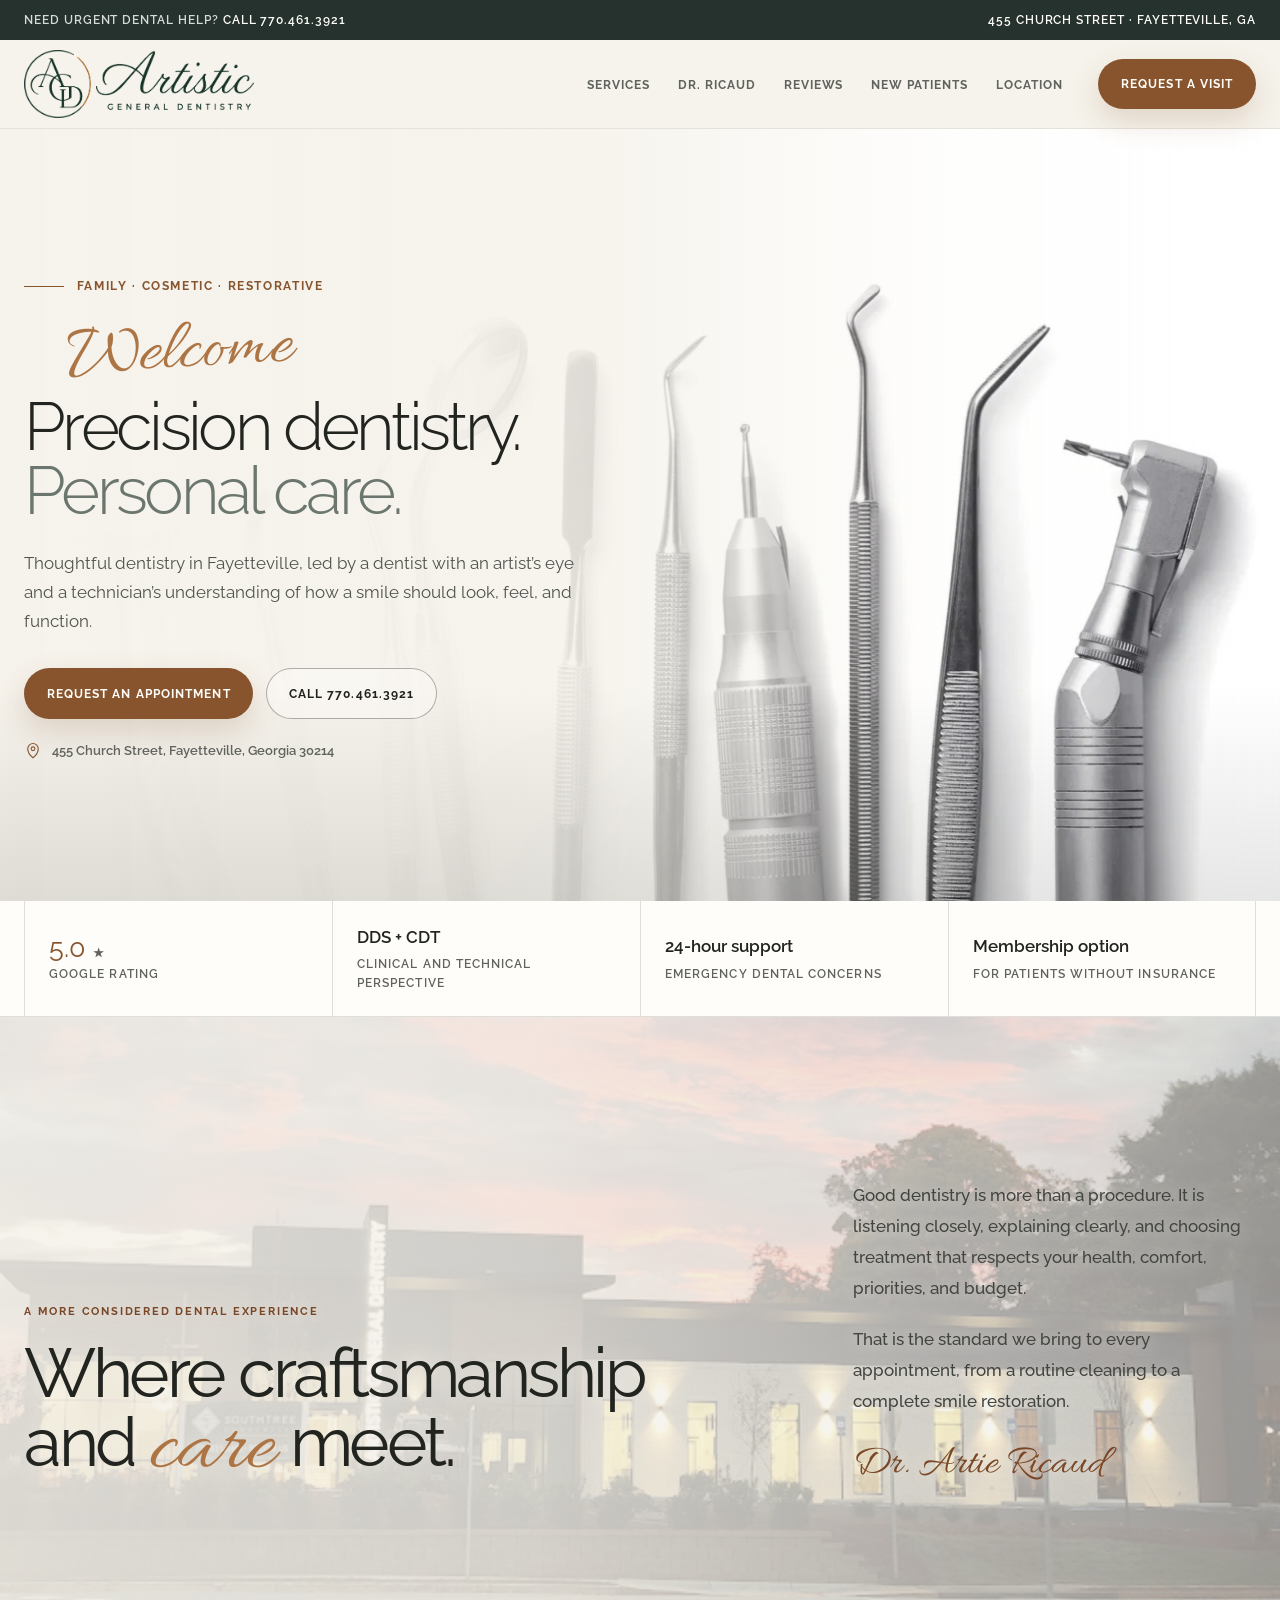
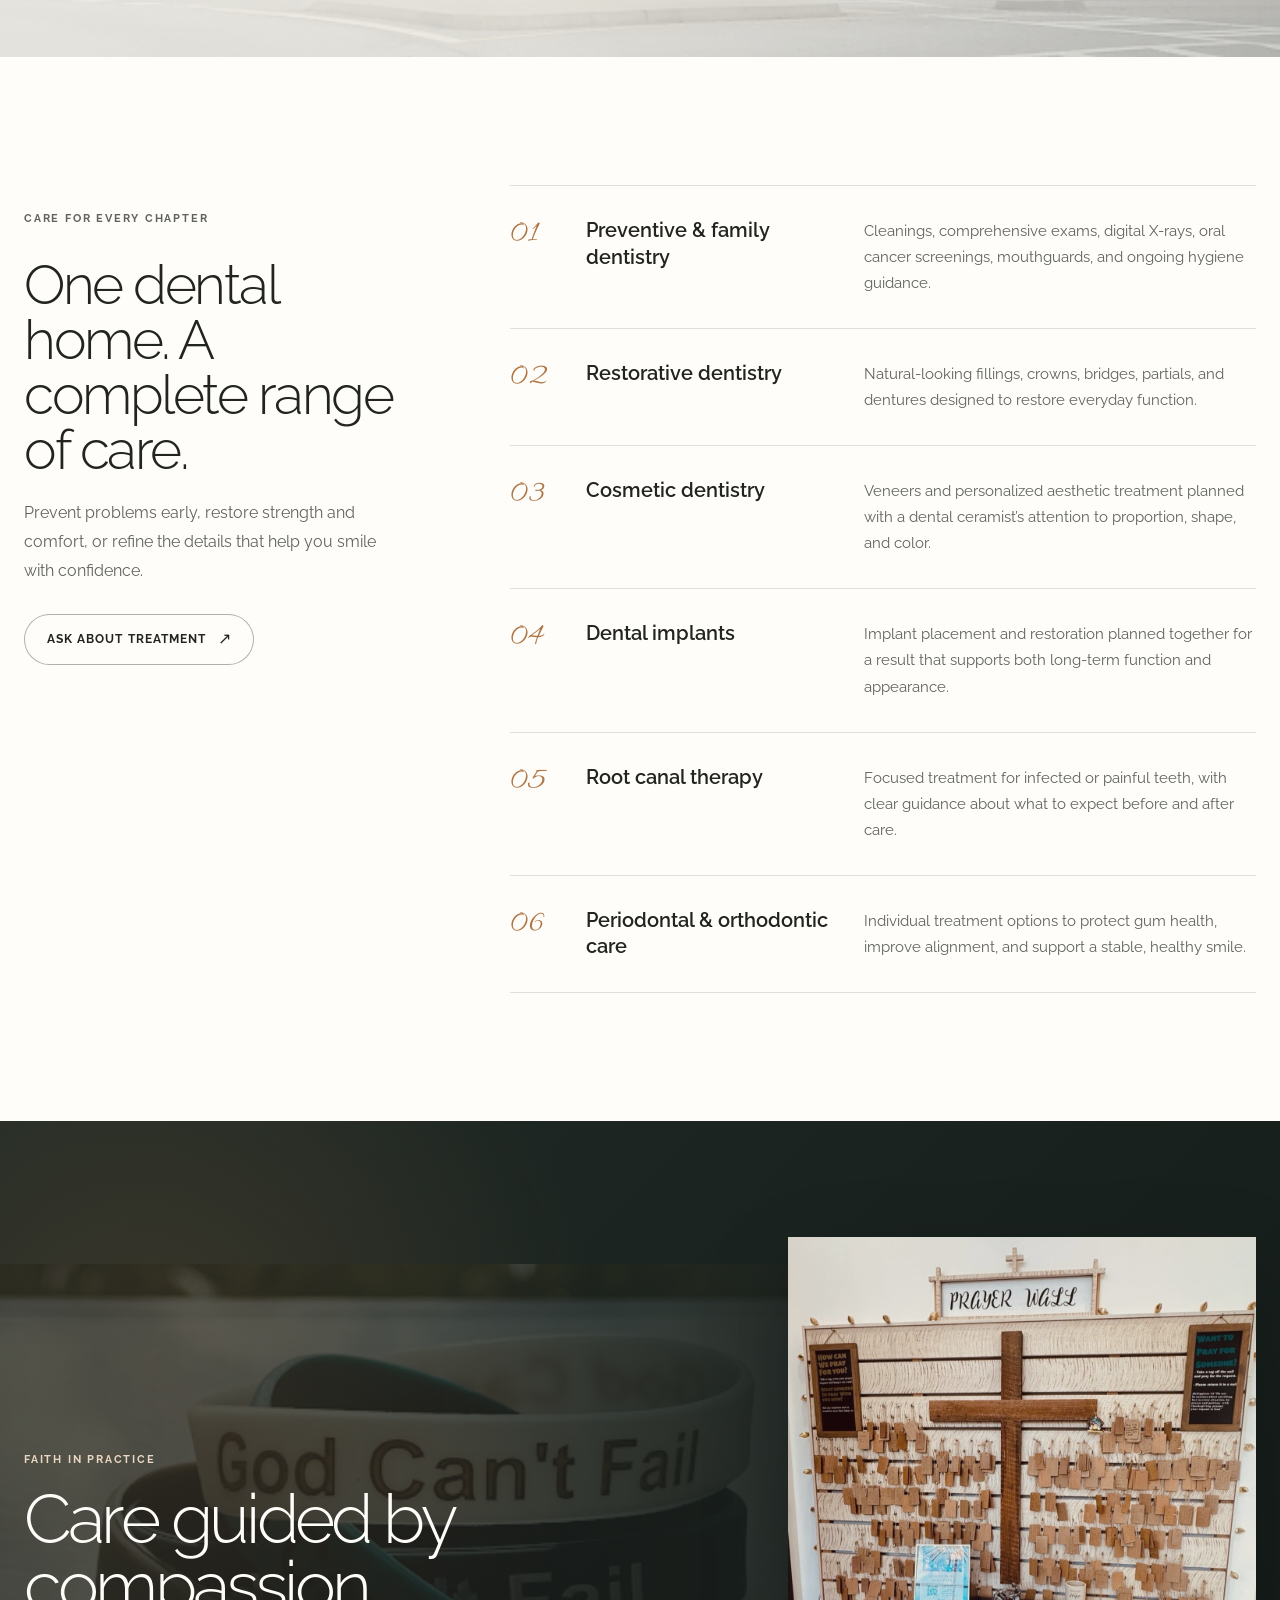
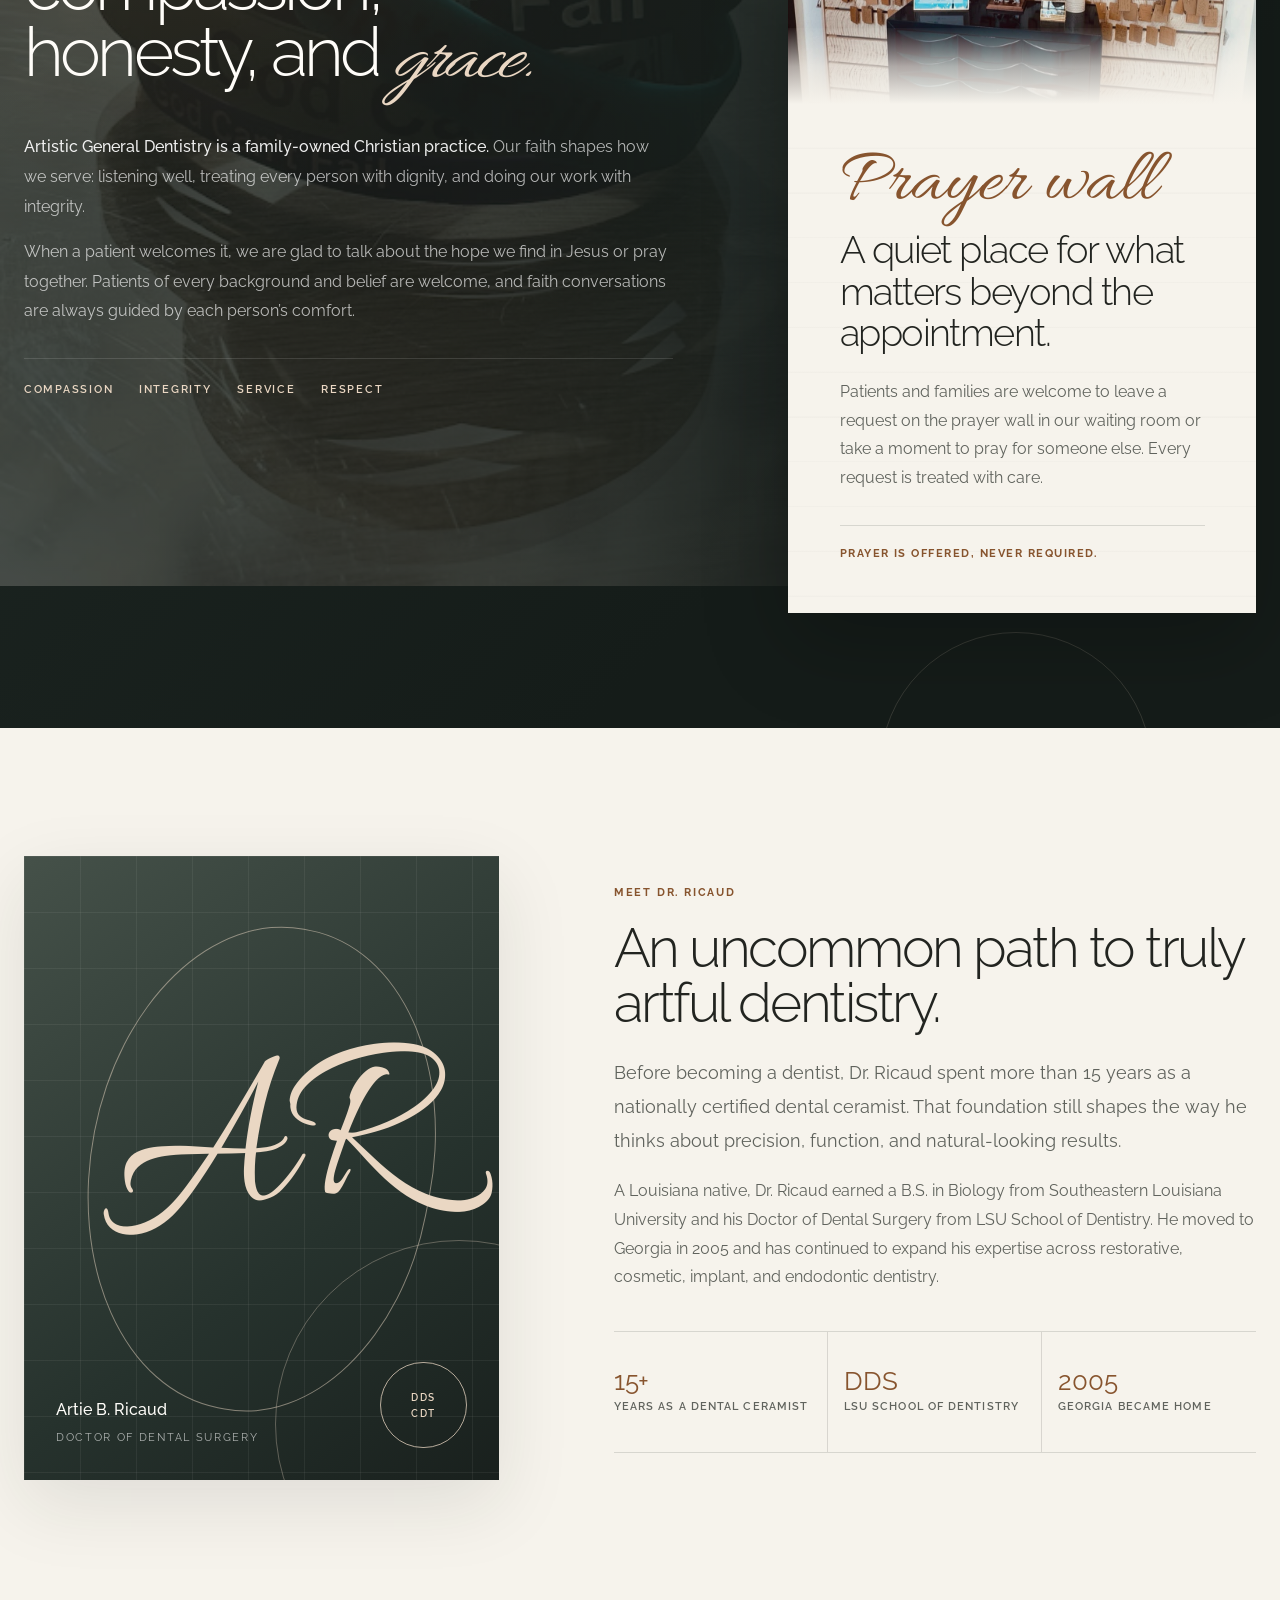
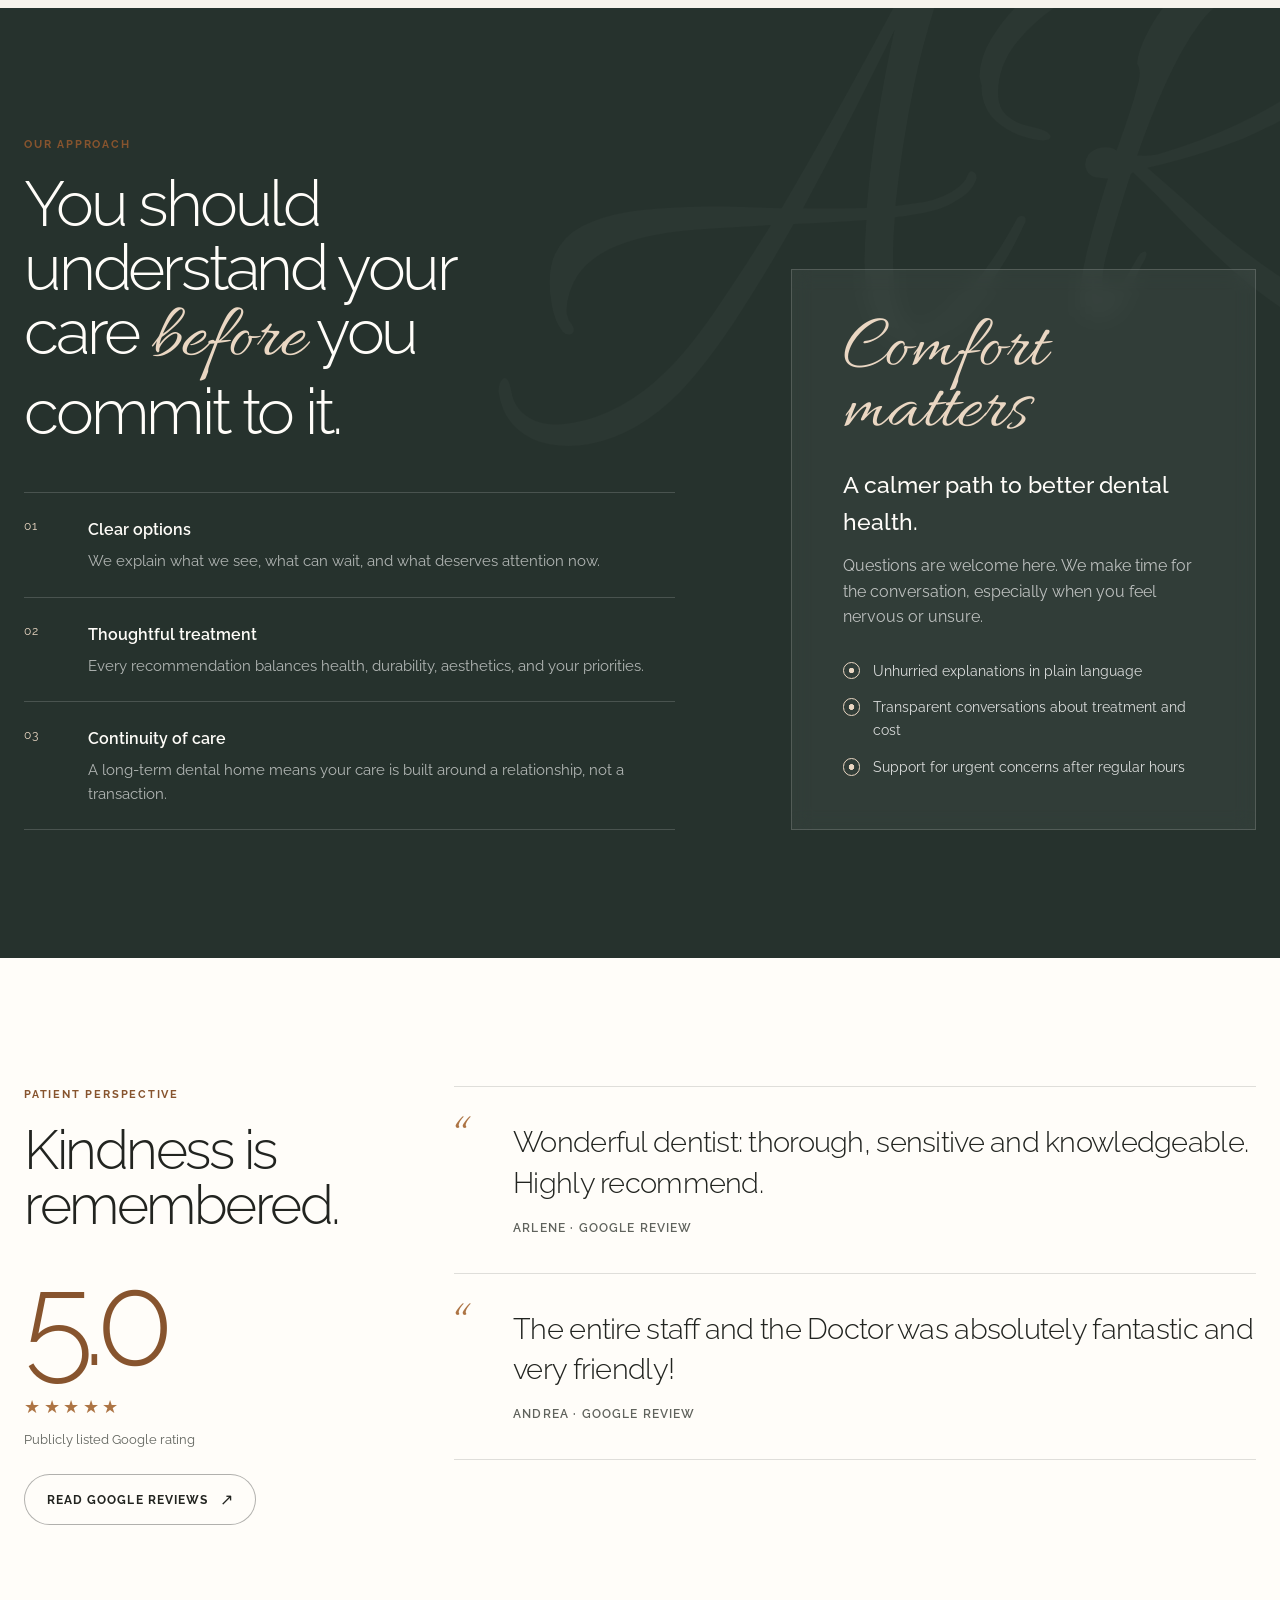
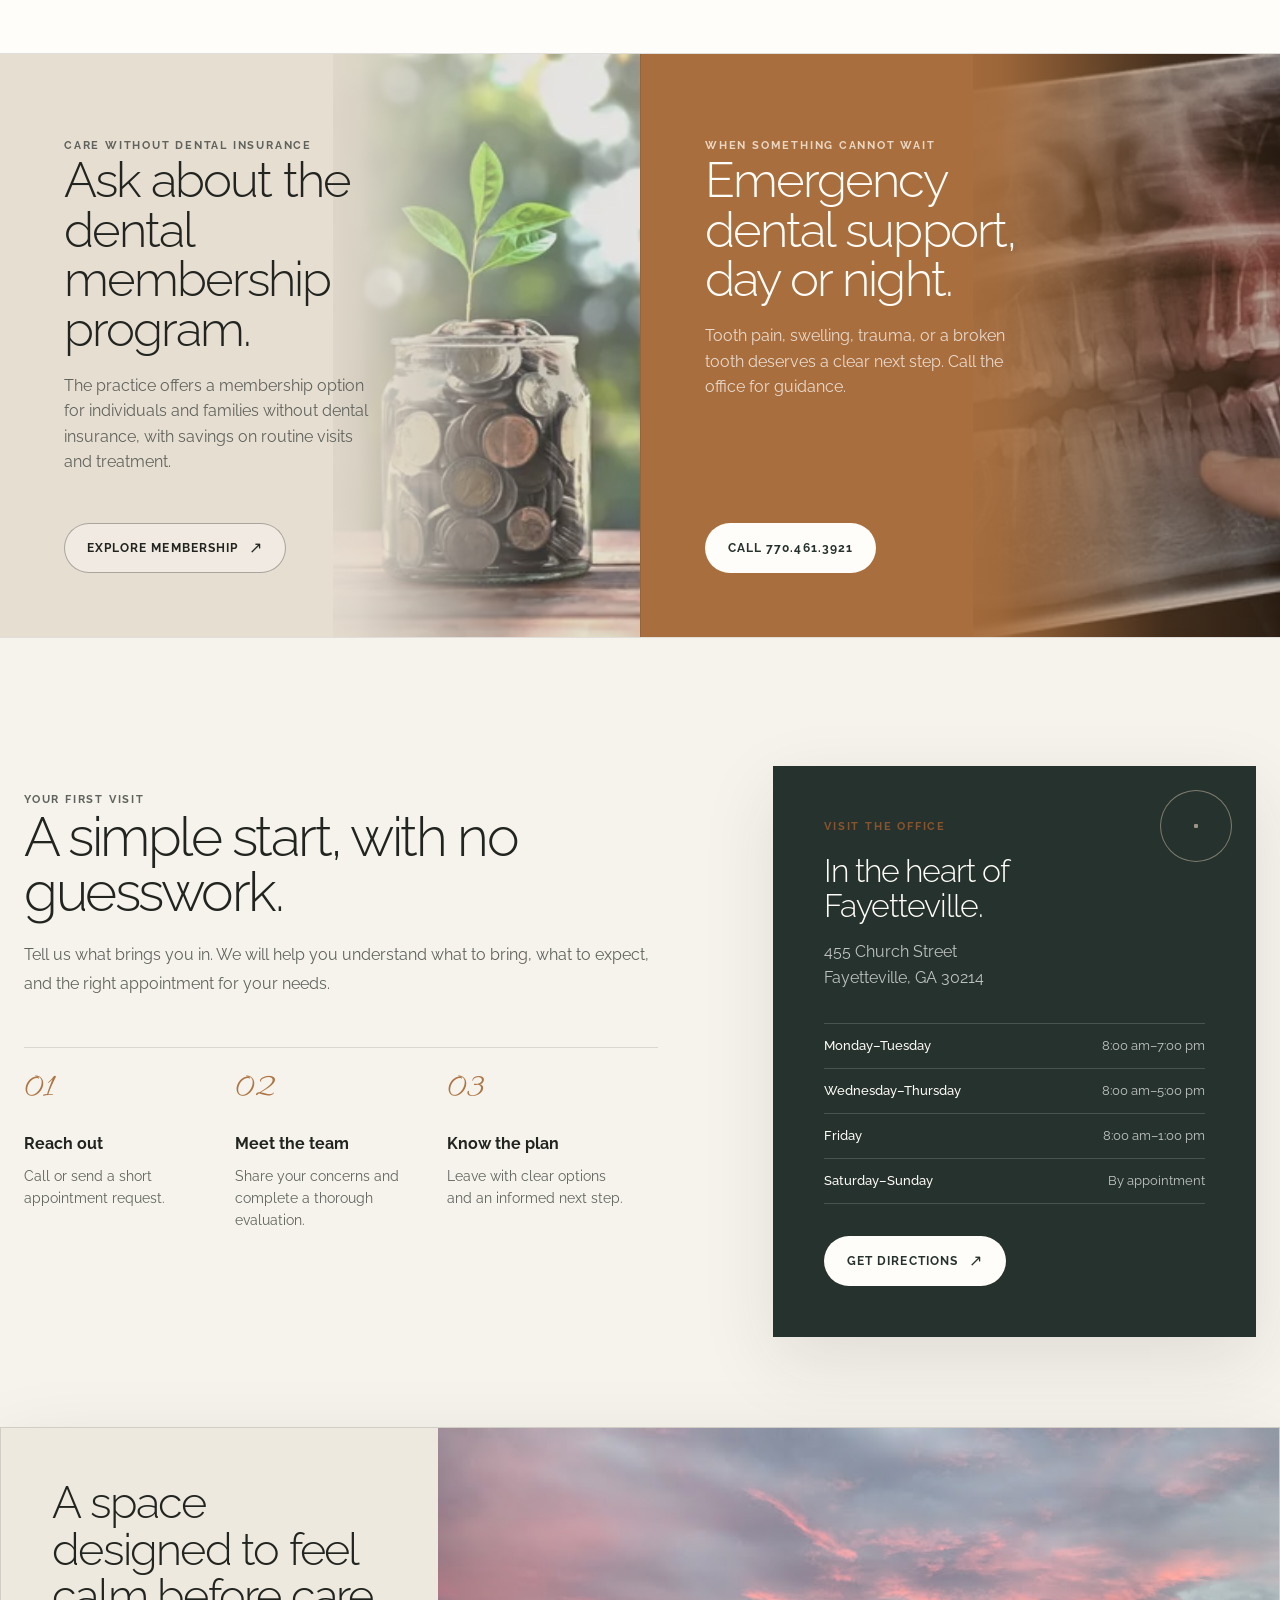
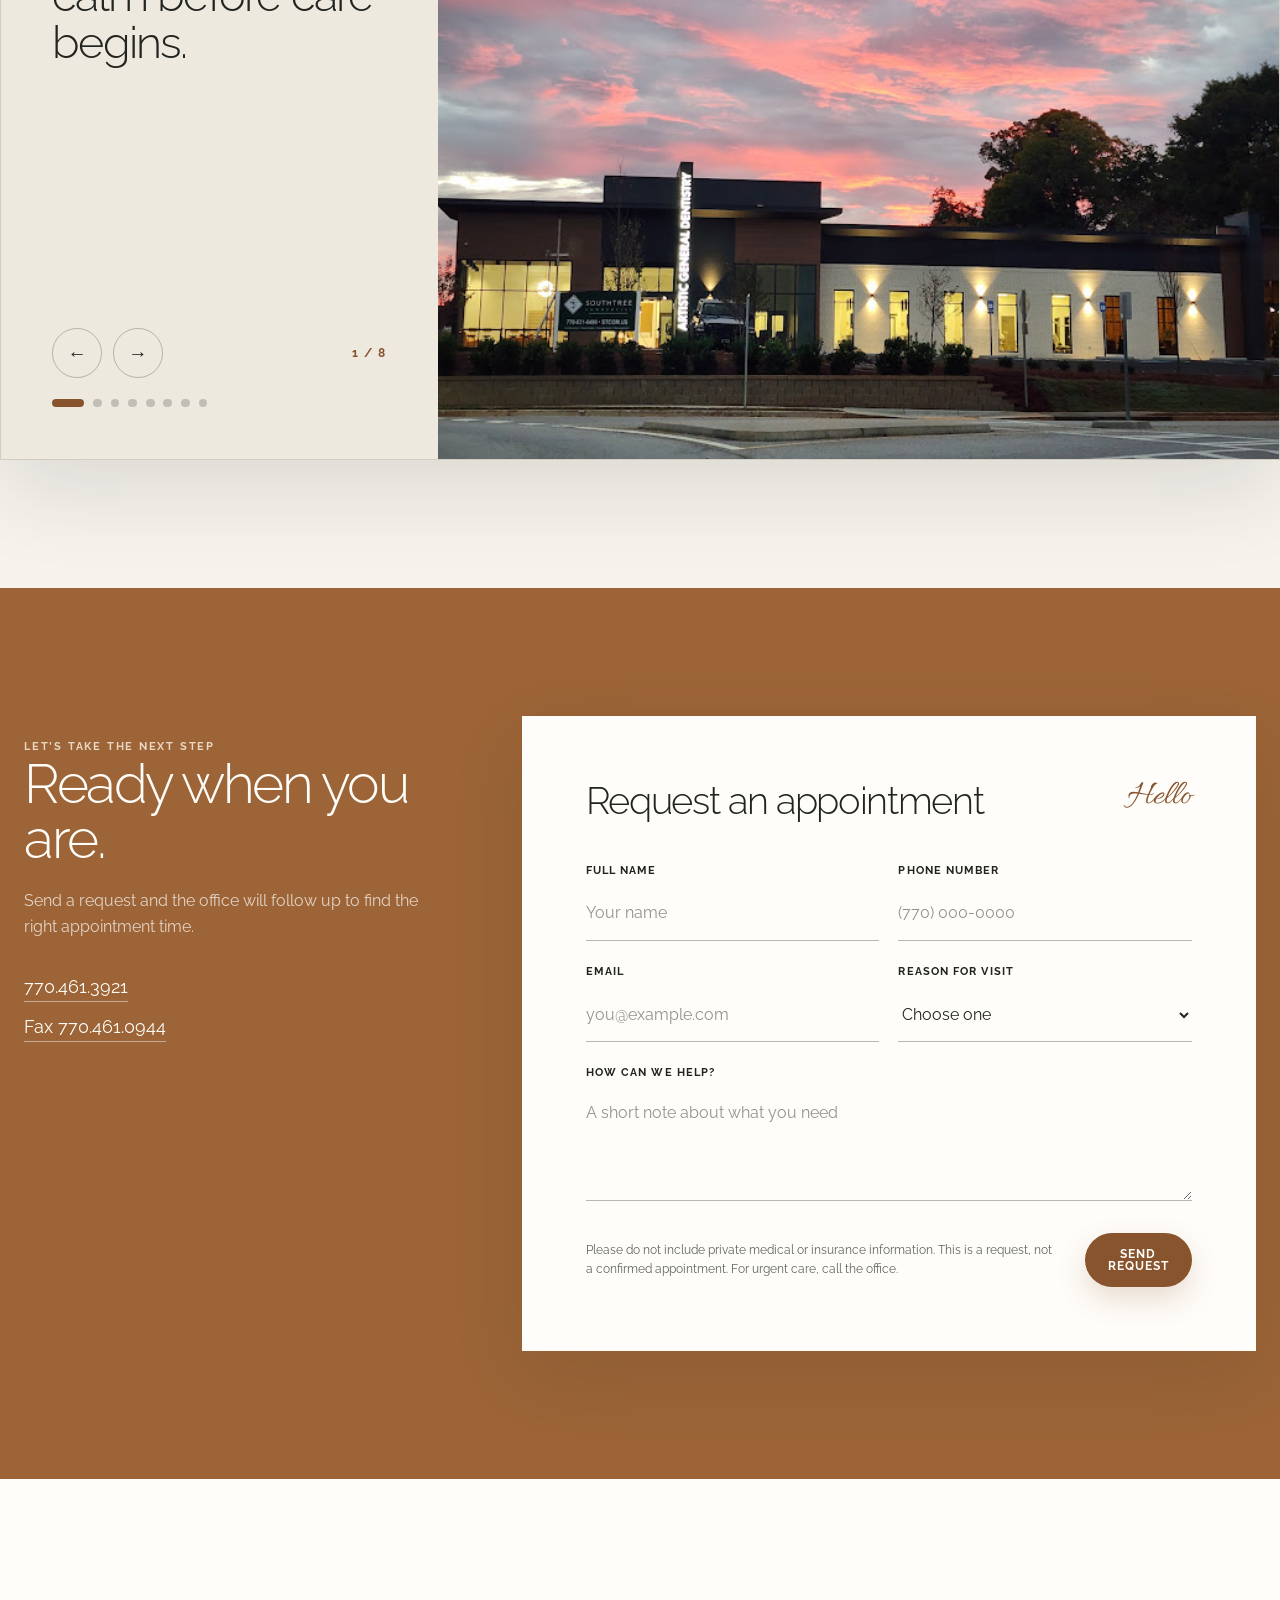
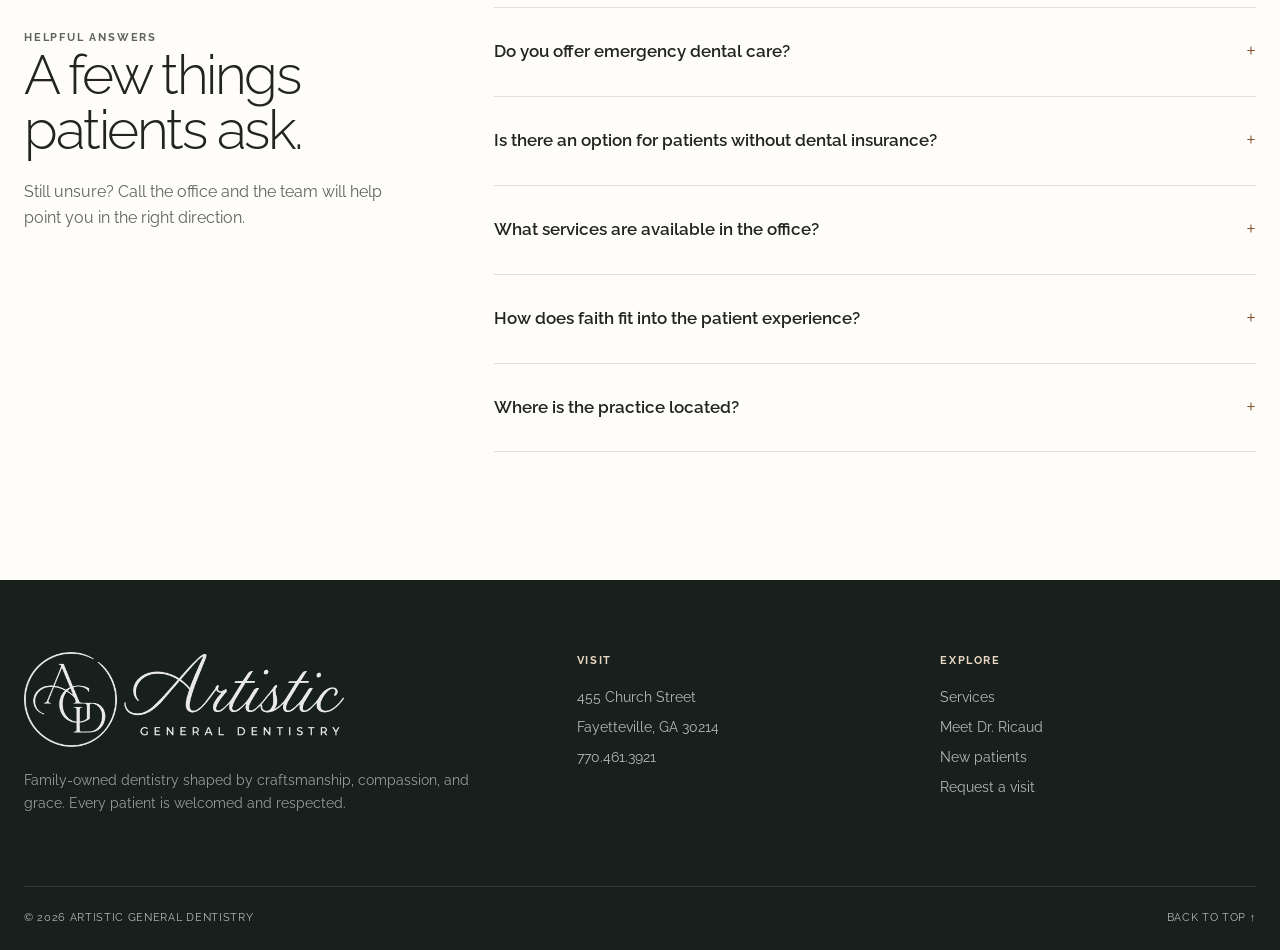
==== commit f2bce19c: "Stabilize hero script spacing" ====
--- a/index.html
+++ b/index.html
@@ -389,11 +389,11 @@
       }
 
       .script-line {
-        margin: 0 0 -1.1rem 2.7rem;
+        margin: 0 0 1.15rem 2.7rem;
         color: var(--bronze);
         font-family: "Allura", cursive;
         font-size: clamp(3rem, 5.7vw, 5.4rem);
-        line-height: 0.8;
+        line-height: 0.9;
         transform: rotate(-3deg);
       }
 
@@ -1991,8 +1991,8 @@
         }
 
         .script-line {
-          margin: 0 0 0.9rem 1.1rem;
-          line-height: 0.88;
+          margin: 0 0 1.15rem 1.1rem;
+          line-height: 0.9;
         }
 
         .proof-grid {
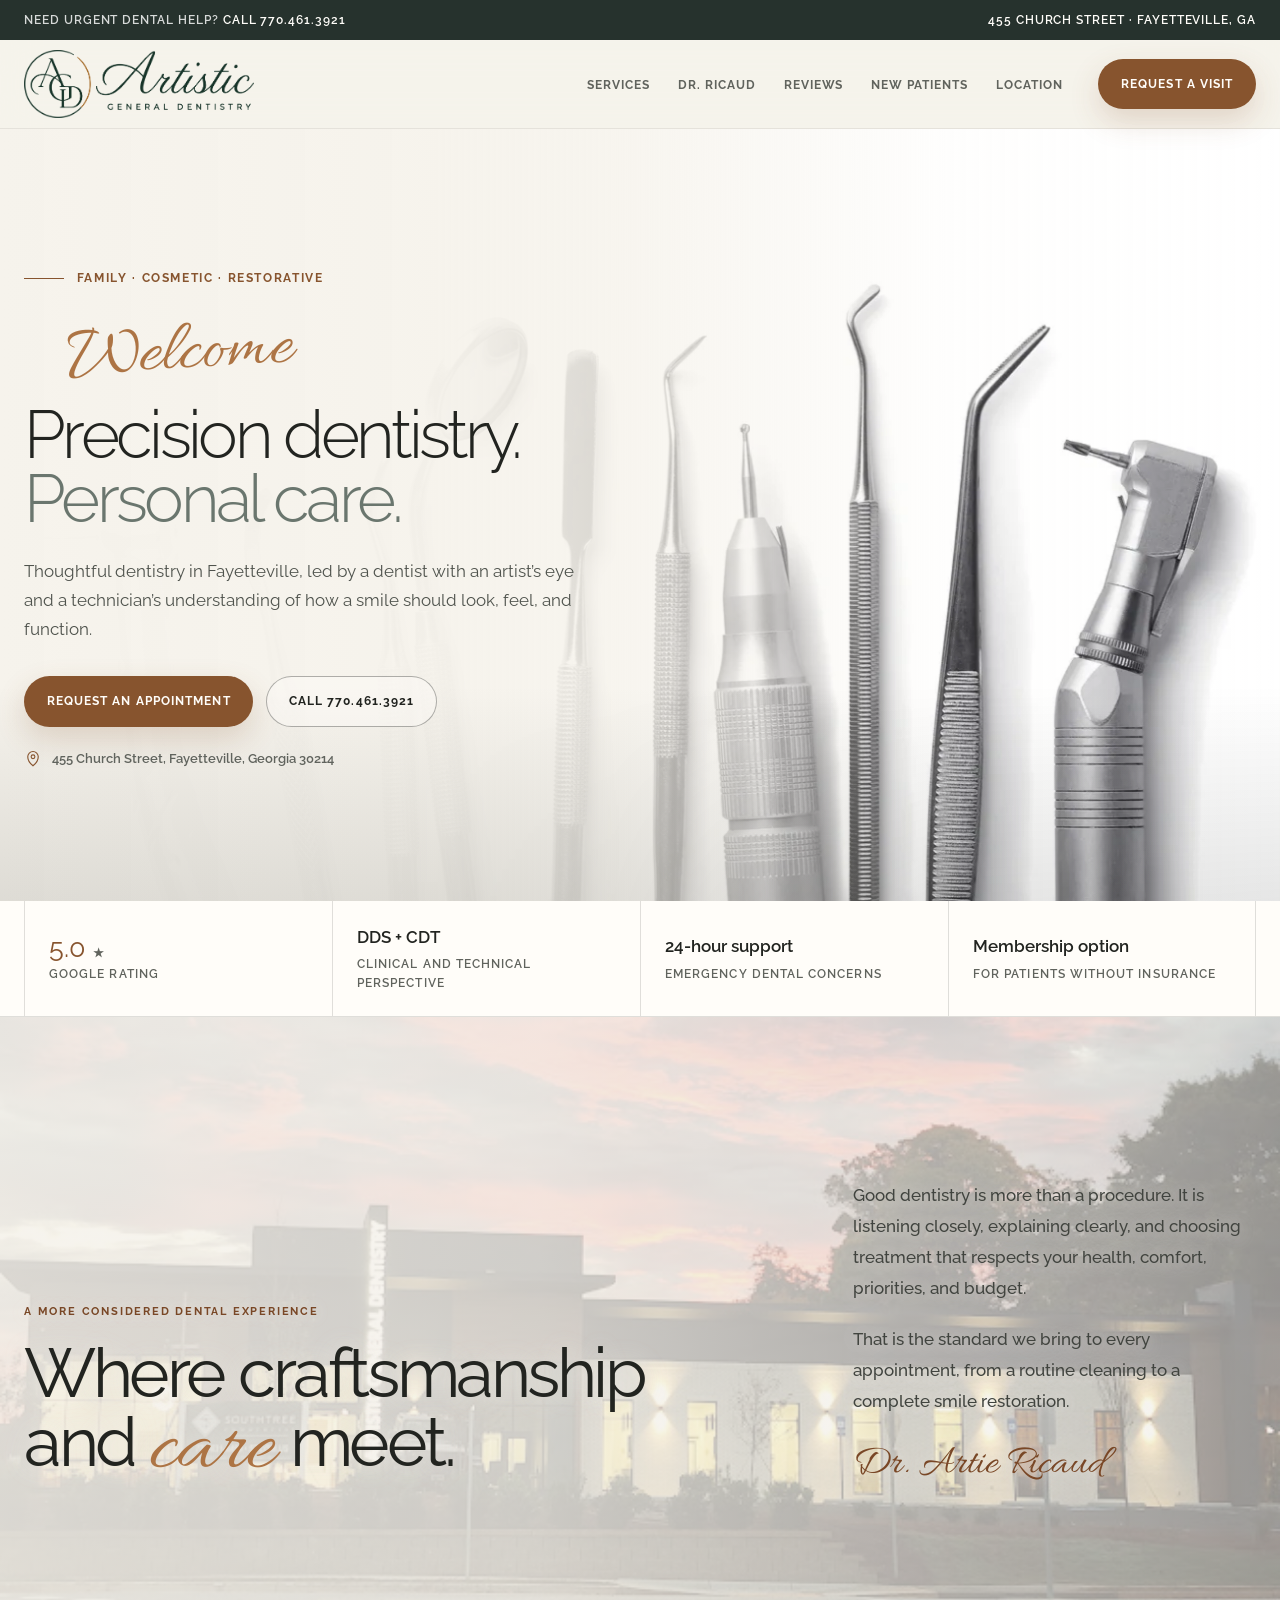
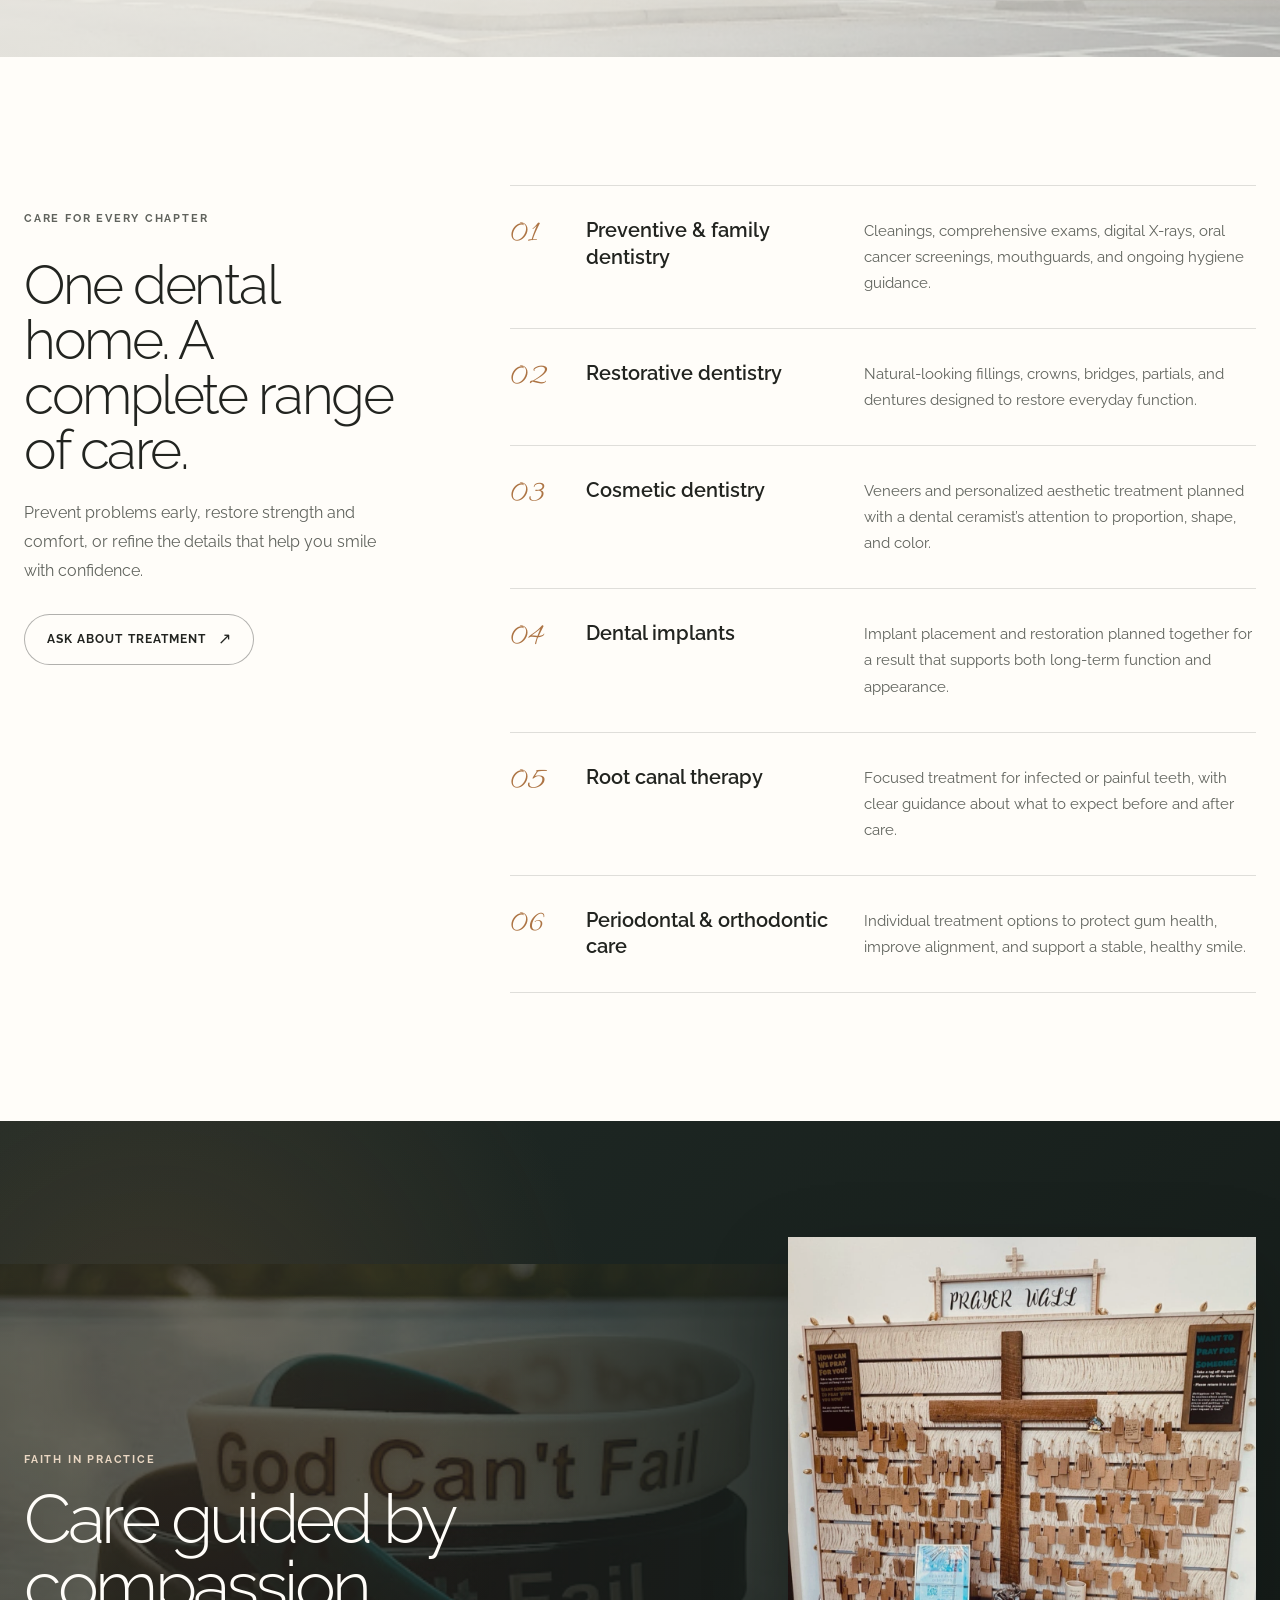
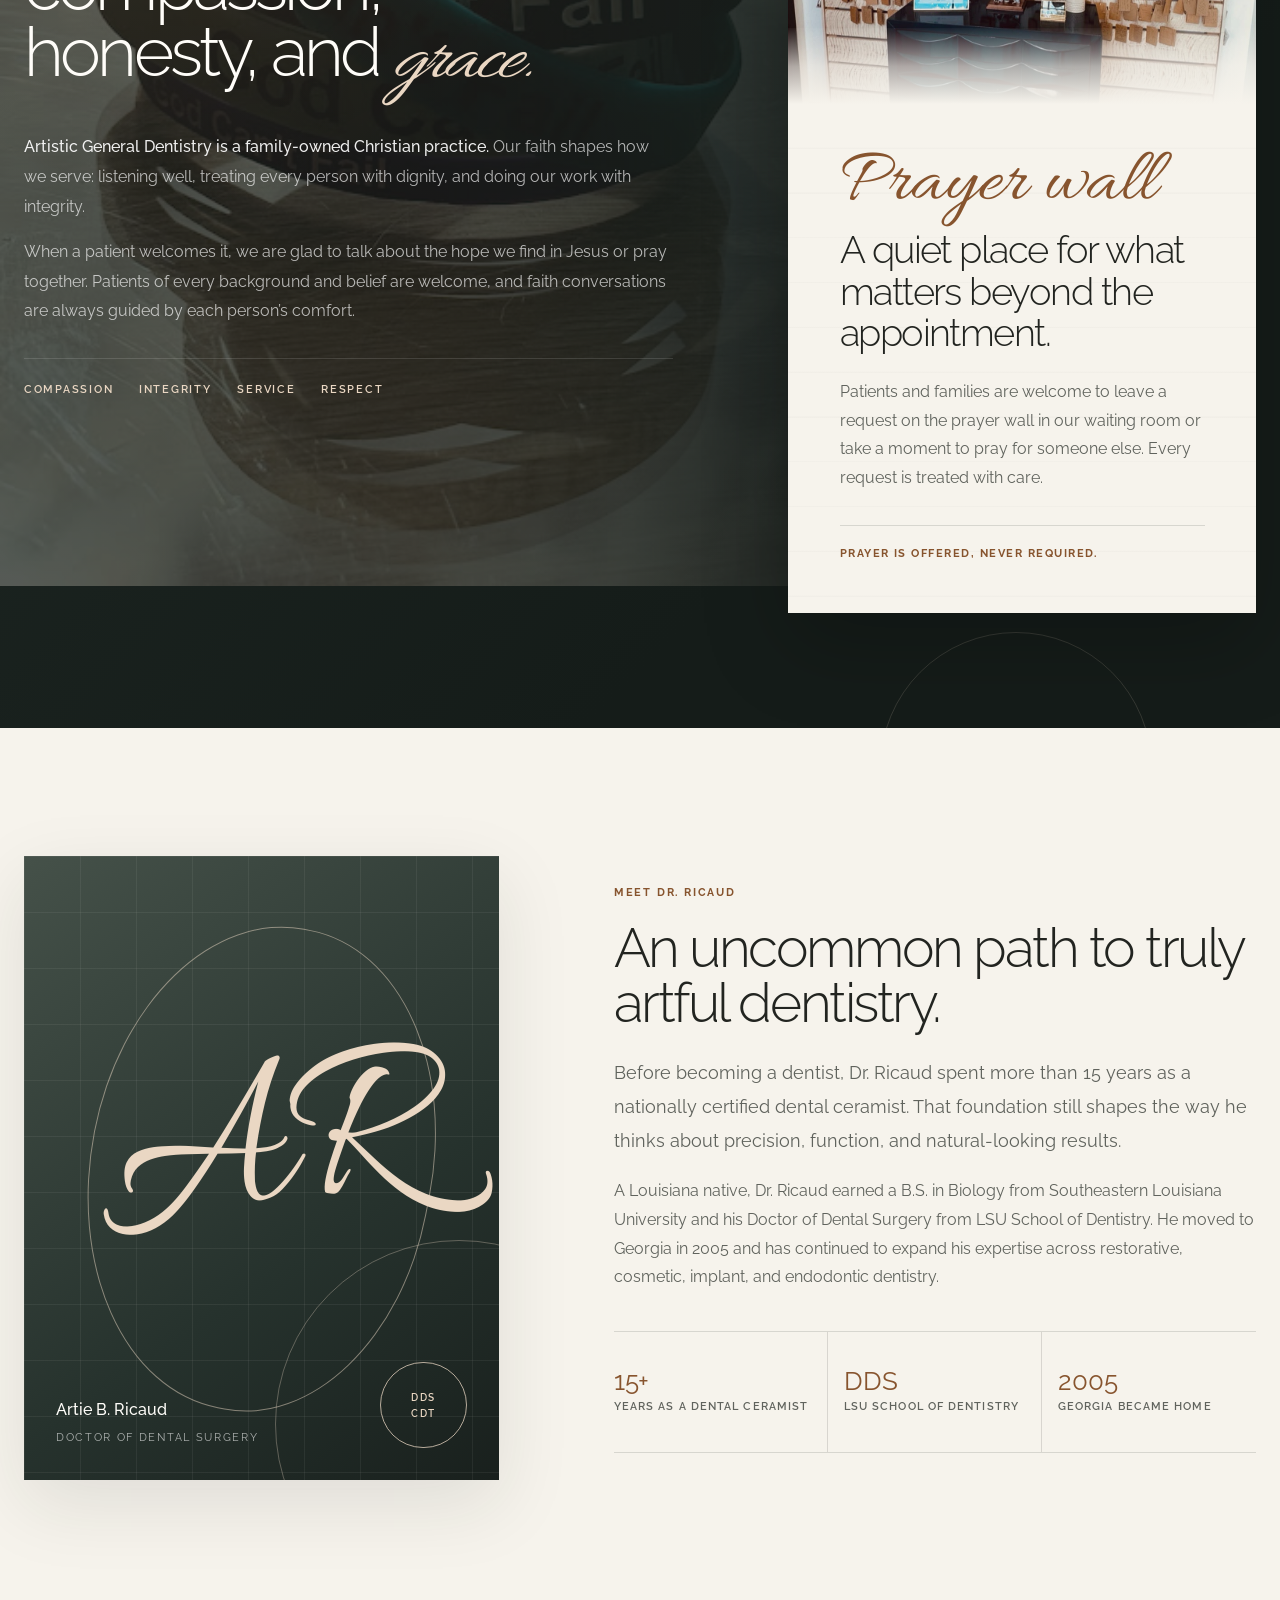
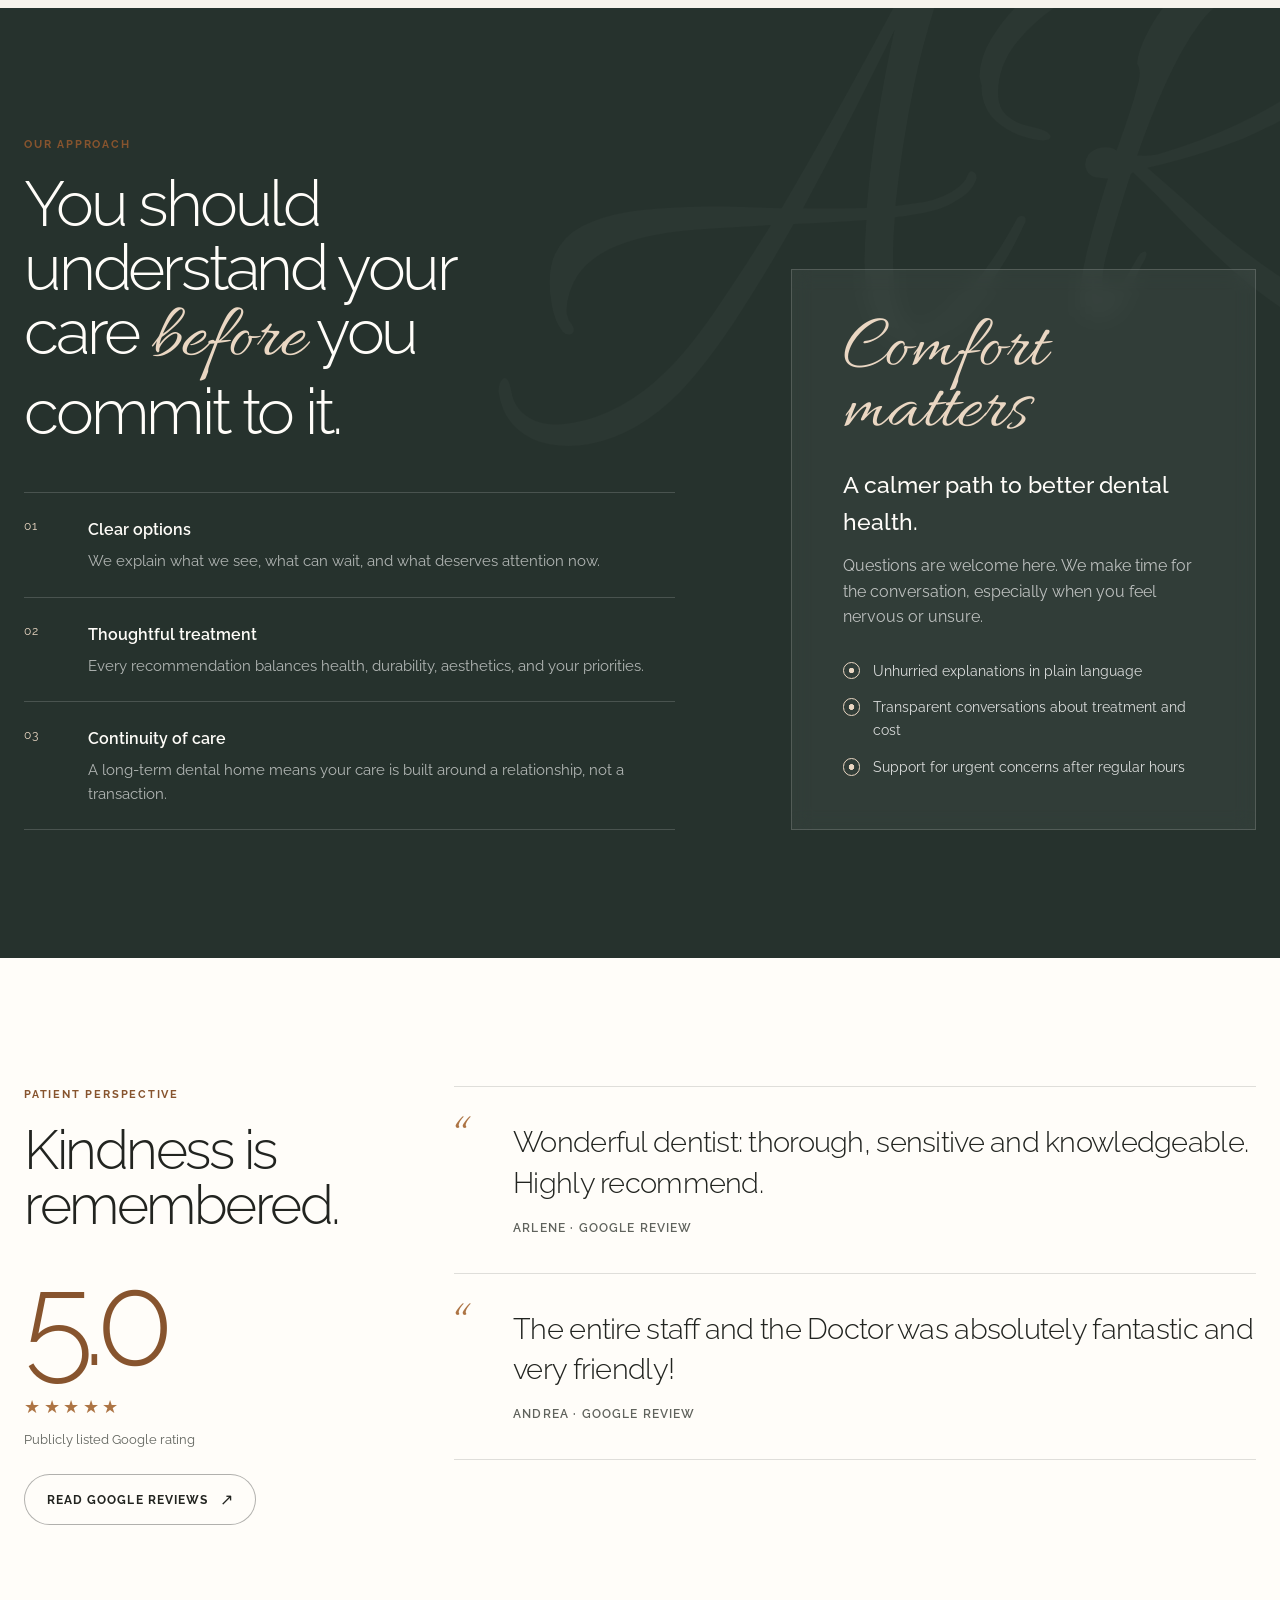
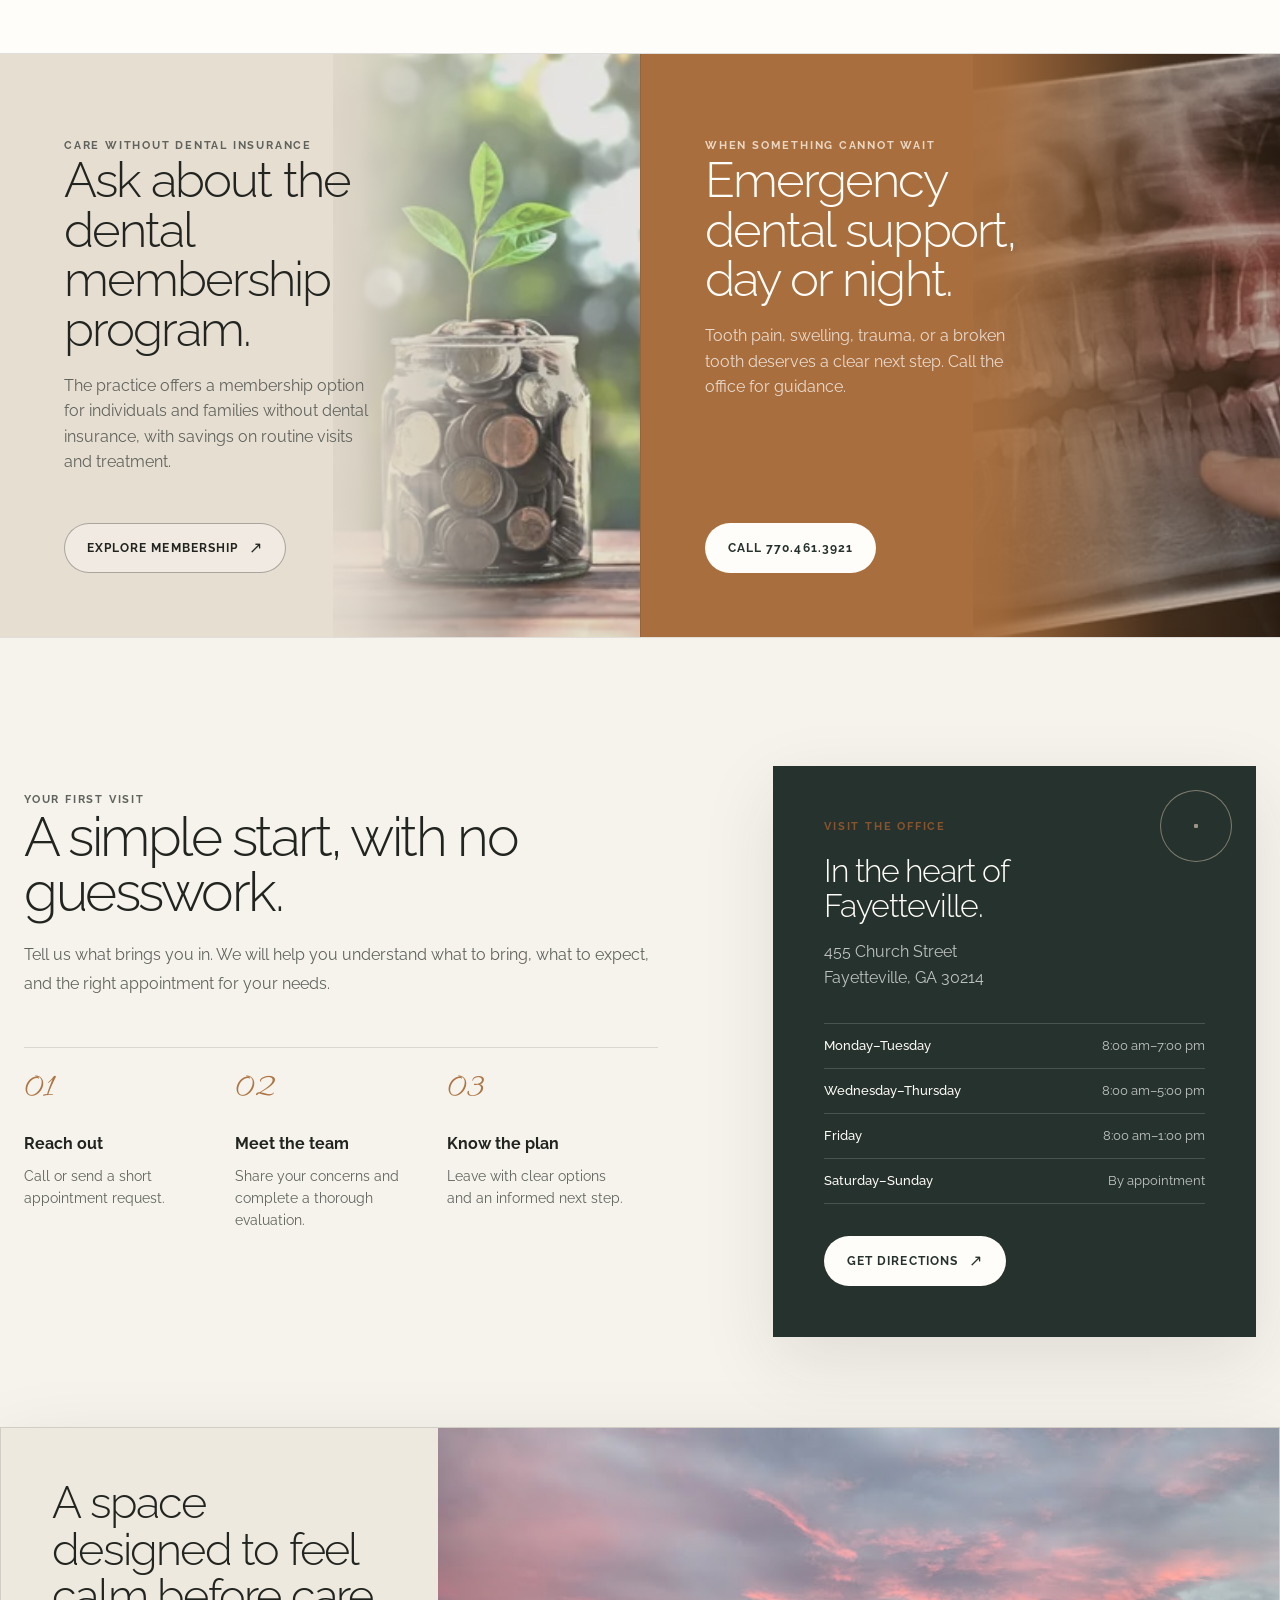
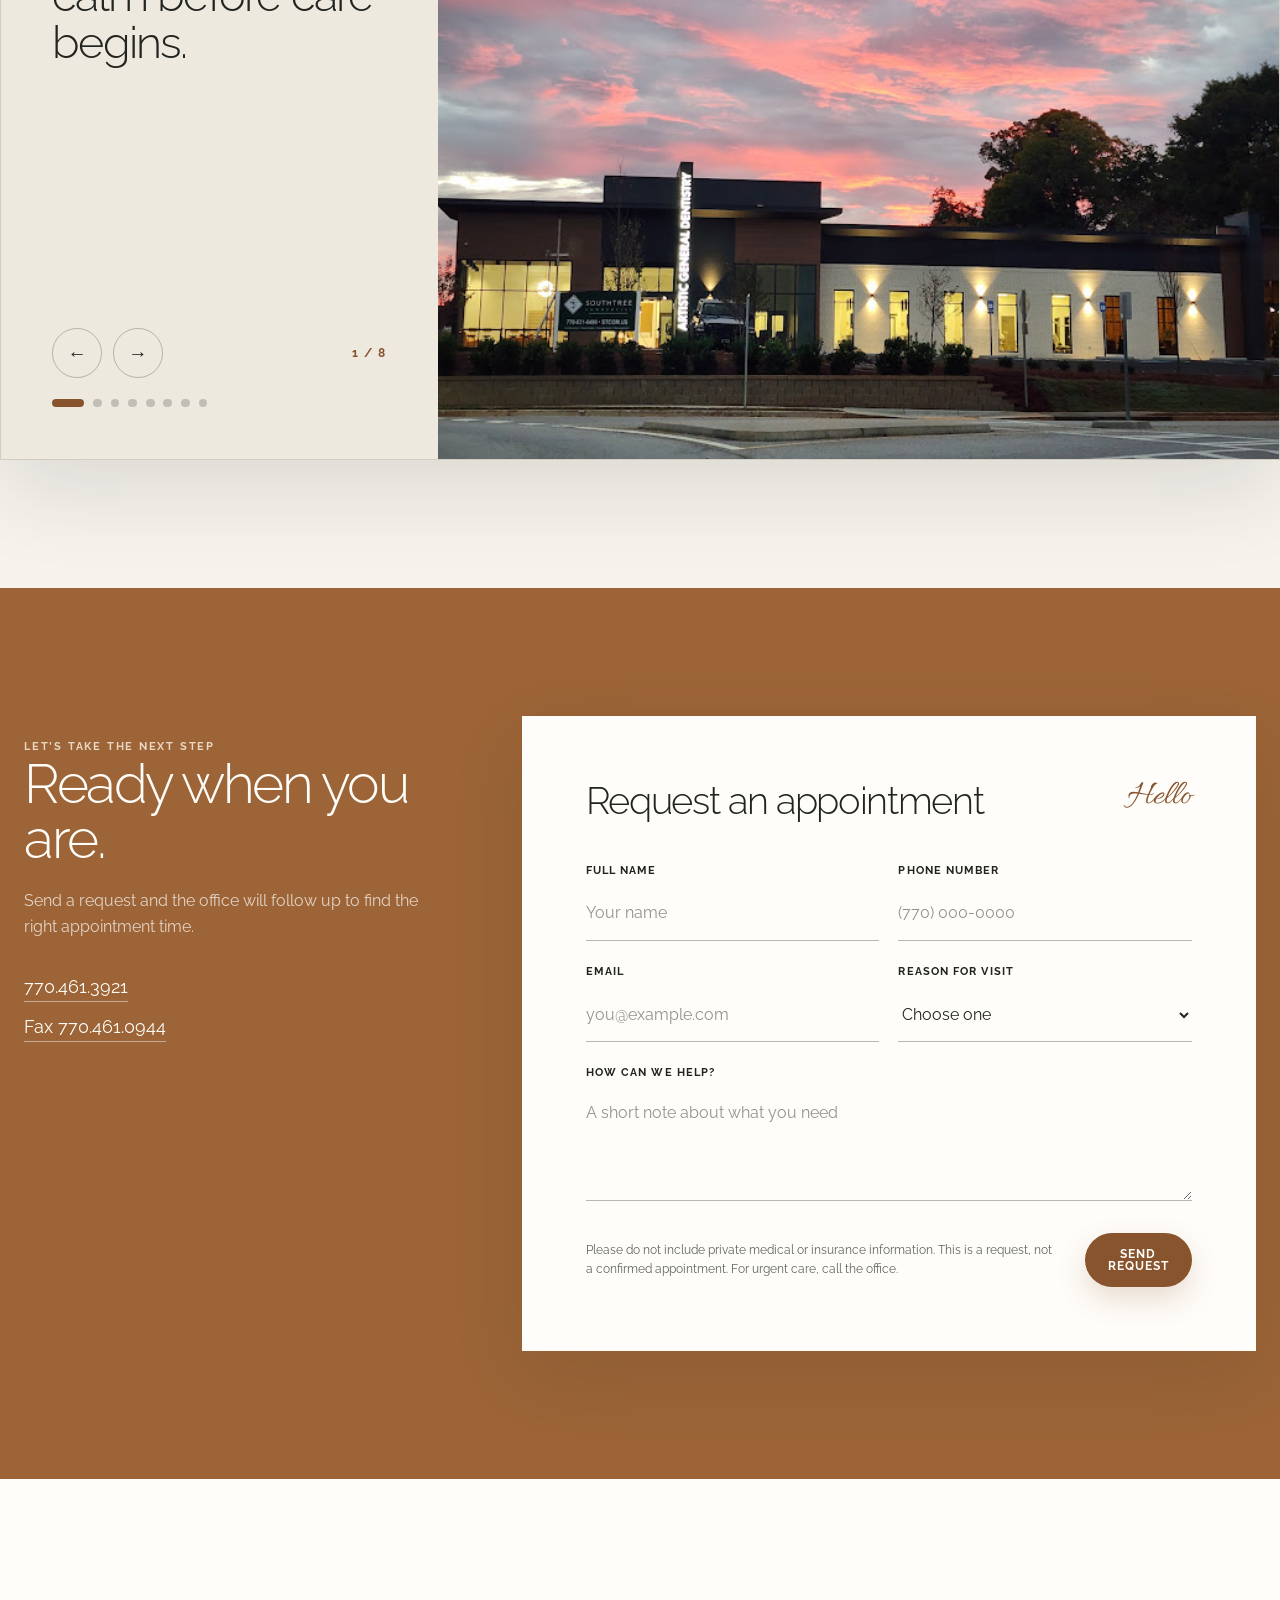
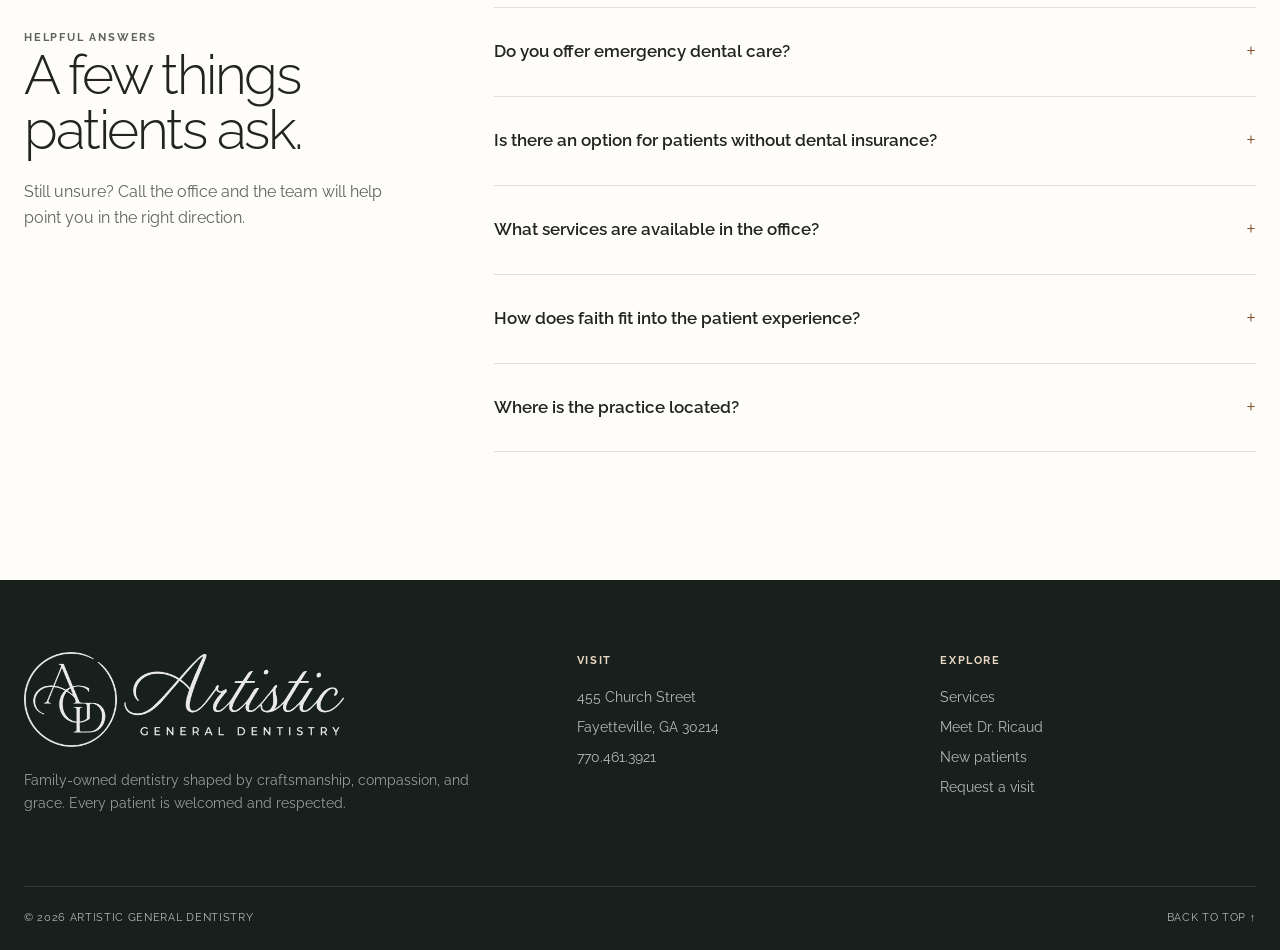
==== commit 25e00515: "Refine mobile hero and faith imagery" ====
--- a/index.html
+++ b/index.html
@@ -388,12 +388,17 @@
         background: currentColor;
       }
 
+      .hero-heading {
+        display: grid;
+        gap: 1rem;
+      }
+
       .script-line {
-        margin: 0 0 1.15rem 2.7rem;
+        margin: 0 0 0 2.7rem;
         color: var(--bronze);
         font-family: "Allura", cursive;
         font-size: clamp(3rem, 5.7vw, 5.4rem);
-        line-height: 0.9;
+        line-height: 1.15;
         transform: rotate(-3deg);
       }
 
@@ -961,9 +966,9 @@
         content: "";
         position: absolute;
         inset: 0;
-        opacity: 0.3;
+        opacity: 0.36;
         background: url("assets/office-faith-bracelets.jpg") left center / min(62rem, 72vw) auto no-repeat;
-        filter: saturate(0.62) contrast(0.92) brightness(0.72);
+        filter: saturate(0.72) contrast(0.94) brightness(0.8);
         -webkit-mask-image: linear-gradient(90deg, #000 0%, #000 34%, rgba(0, 0, 0, 0.72) 48%, transparent 72%);
         mask-image: linear-gradient(90deg, #000 0%, #000 34%, rgba(0, 0, 0, 0.72) 48%, transparent 72%);
         pointer-events: none;
@@ -1990,9 +1995,13 @@
           width: min(100%, 37rem);
         }
 
+        .hero-heading {
+          gap: 1.25rem;
+        }
+
         .script-line {
-          margin: 0 0 1.15rem 1.1rem;
-          line-height: 0.9;
+          margin: 0 0 0 1.1rem;
+          line-height: 1.15;
         }
 
         .proof-grid {
@@ -2042,7 +2051,7 @@
         }
 
         .faith-section::before {
-          opacity: 0.25;
+          opacity: 0.3;
           background-position: center top;
           background-size: 100% auto;
           -webkit-mask-image: linear-gradient(180deg, #000 0%, rgba(0, 0, 0, 0.72) 19rem, transparent 42rem);
@@ -2476,8 +2485,10 @@
         <div class="container hero-inner">
           <div class="hero-copy">
             <p class="kicker">Family · Cosmetic · Restorative</p>
-            <p class="script-line">Welcome</p>
-            <h1 id="hero-title">Precision dentistry.<span>Personal care.</span></h1>
+            <div class="hero-heading">
+              <p class="script-line">Welcome</p>
+              <h1 id="hero-title">Precision dentistry.<span>Personal care.</span></h1>
+            </div>
             <p class="hero-lead">
               Thoughtful dentistry in Fayetteville, led by a dentist with an artist’s eye and a technician’s
               understanding of how a smile should look, feel, and function.
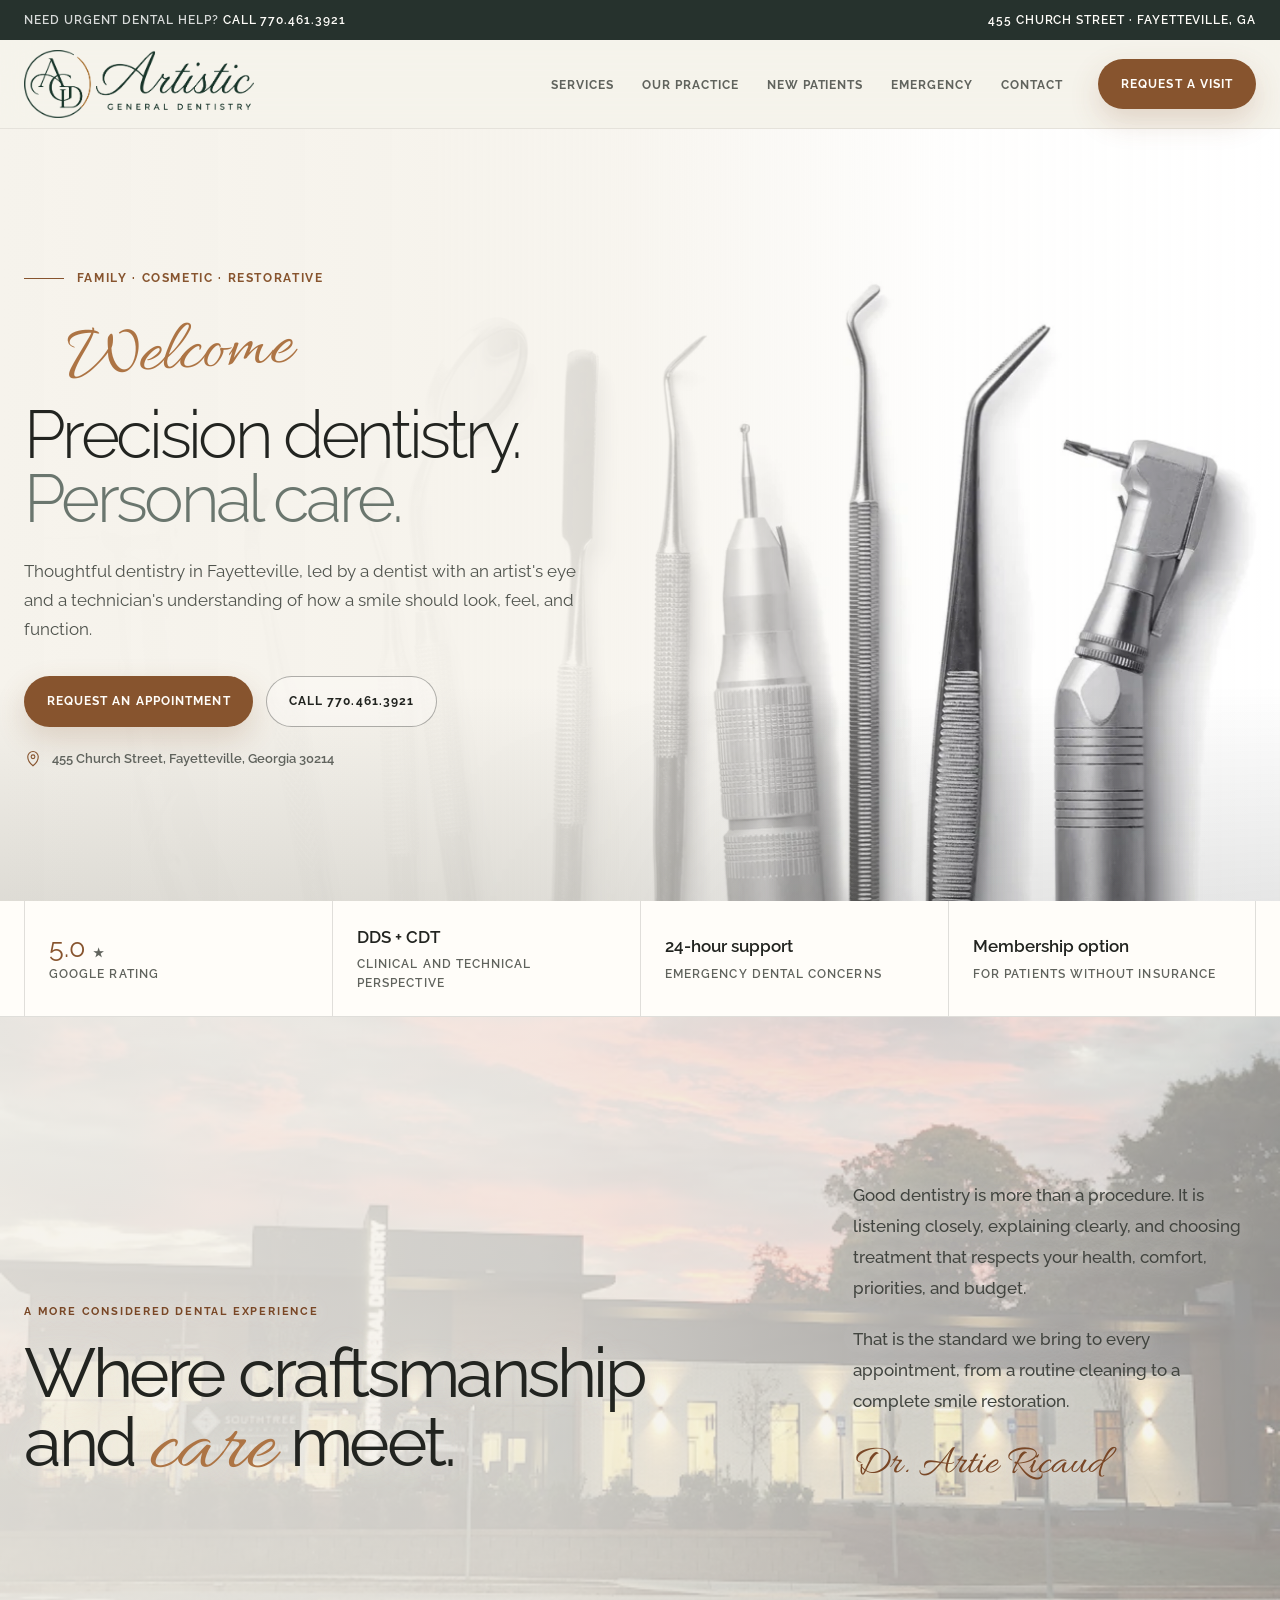
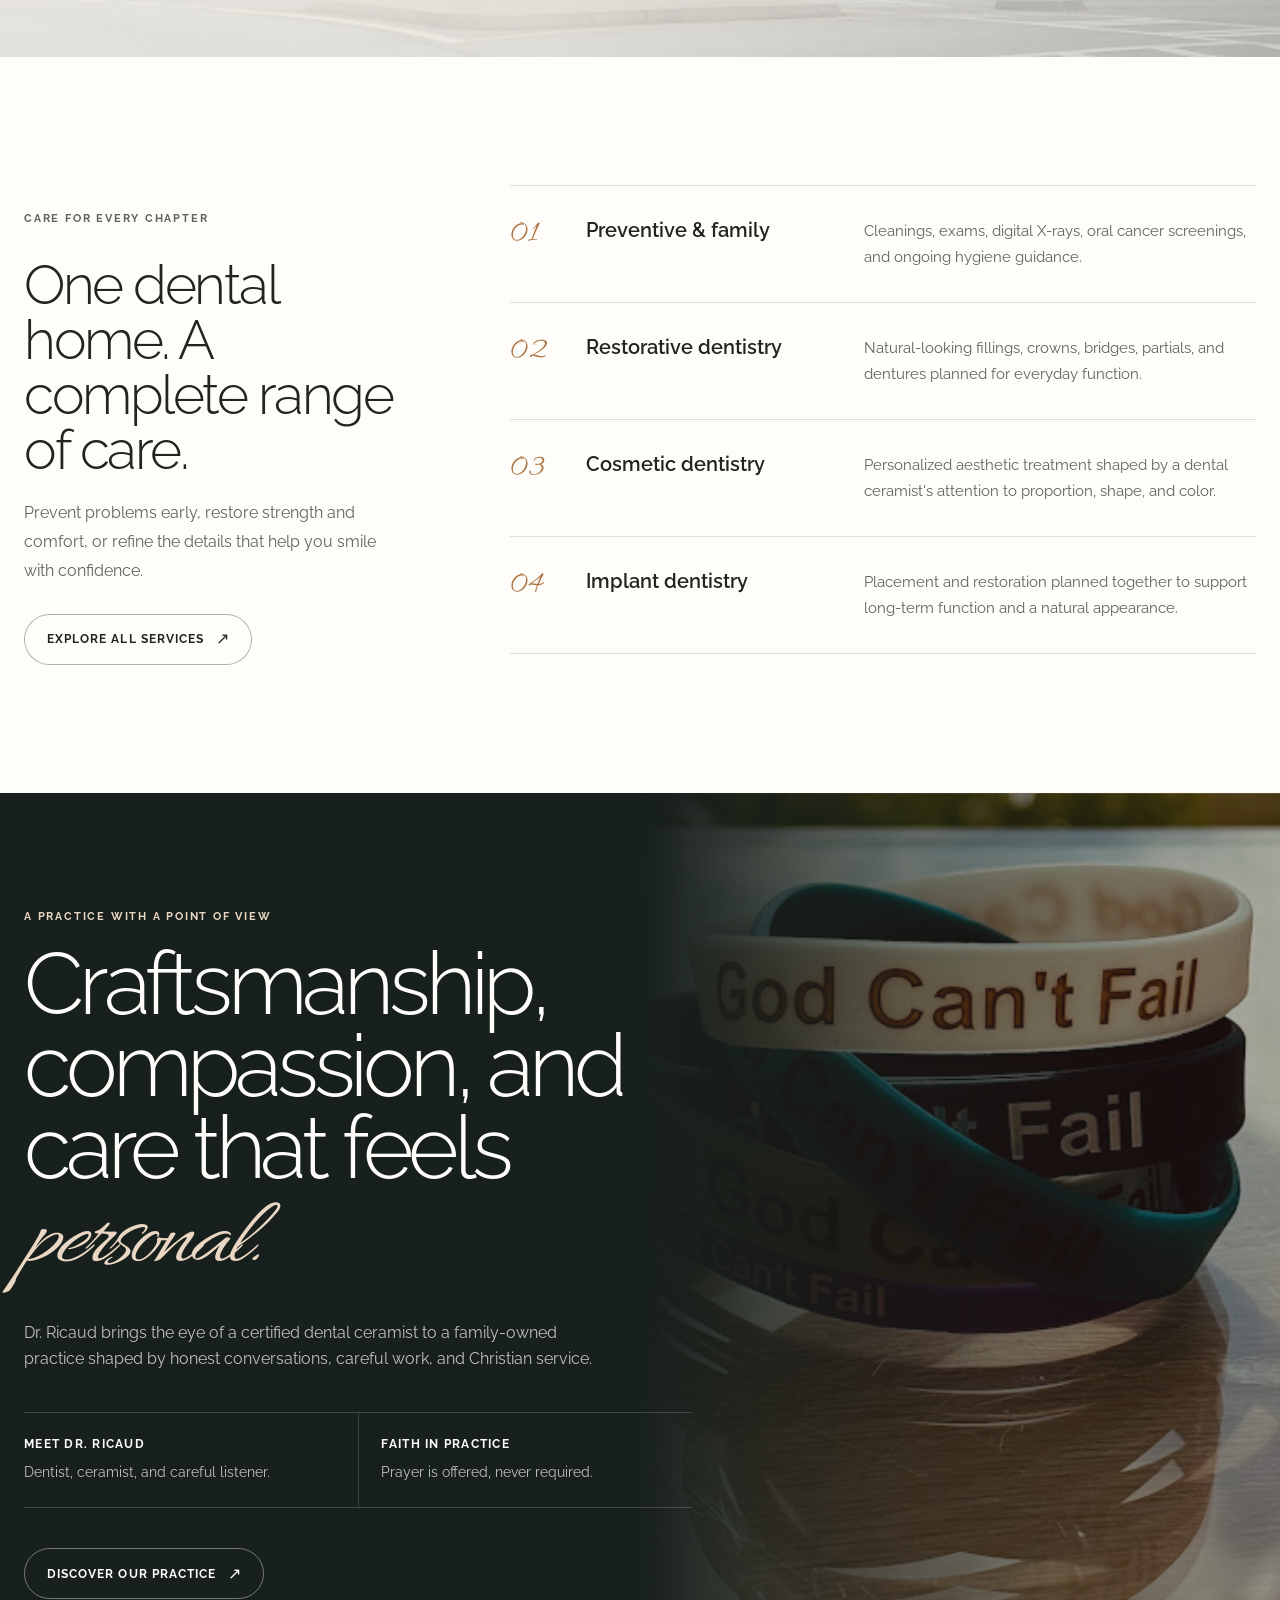
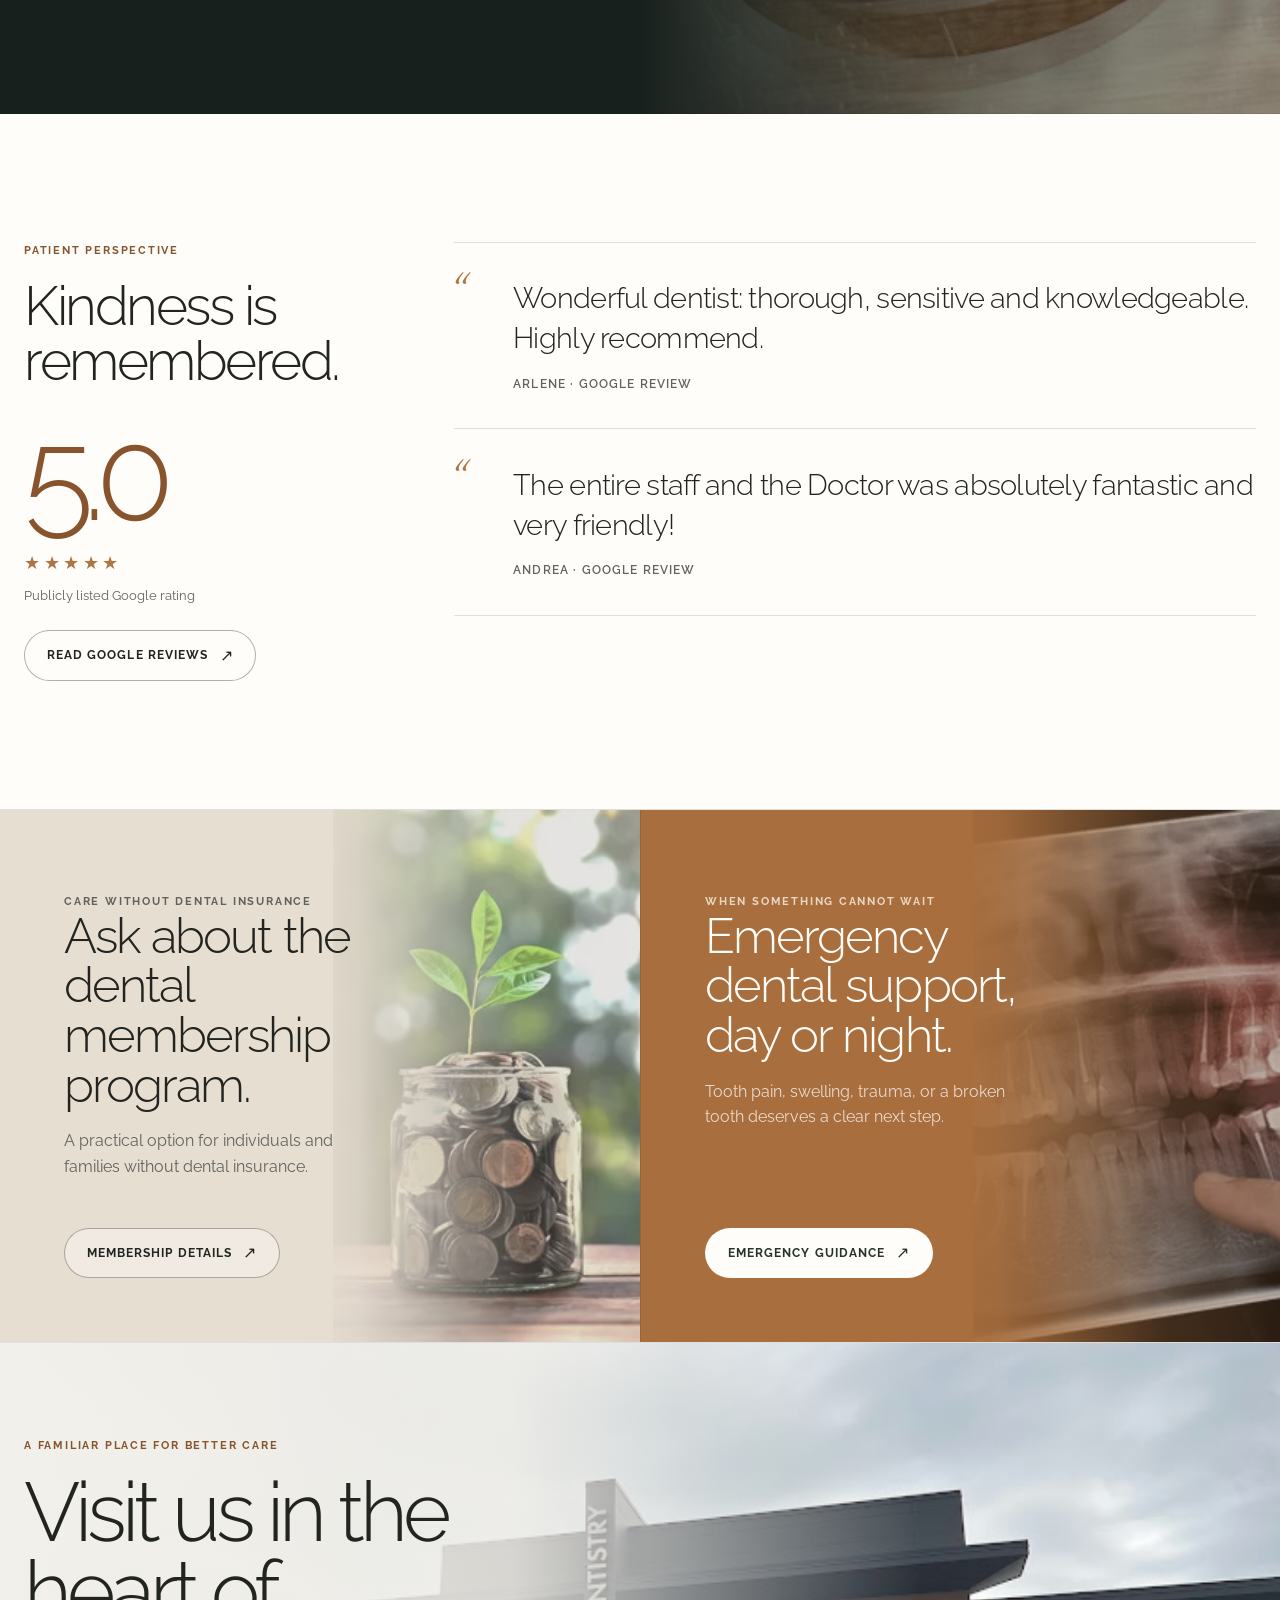
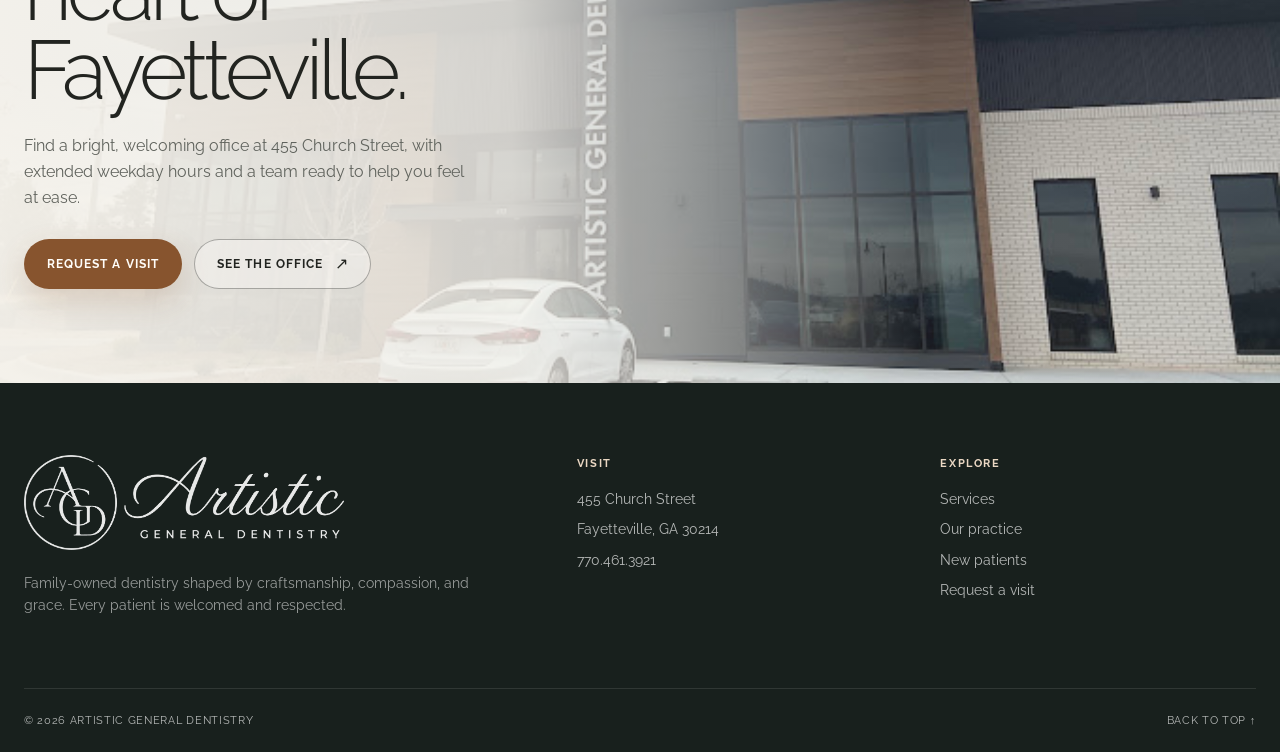
==== commit d6b5328e: "Create multipage website redesign" ====
--- a/index.html
+++ b/index.html
@@ -4,2383 +4,18 @@
     <meta charset="utf-8">
     <meta name="viewport" content="width=device-width, initial-scale=1">
     <title>Artistic General Dentistry | Dentist in Fayetteville, GA</title>
-    <meta
-      name="description"
-      content="Personal, precision-focused dentistry in Fayetteville, Georgia. Explore preventive, cosmetic, restorative, implant, emergency, and membership options with Dr. Artie Ricaud."
-    >
+    <meta name="description" content="Warm, precision-focused family, cosmetic, restorative, implant, and emergency dentistry with Dr. Artie Ricaud in Fayetteville, Georgia.">
     <meta name="theme-color" content="#f6f3ec">
     <link rel="canonical" href="https://artiebricauddds.com/">
     <meta property="og:type" content="website">
     <meta property="og:title" content="Artistic General Dentistry | Fayetteville Dentist">
-    <meta
-      property="og:description"
-      content="Precision in every detail. Warmth in every visit. Family, cosmetic, restorative, implant, and emergency dentistry in Fayetteville, GA."
-    >
+    <meta property="og:description" content="Precision in every detail. Warmth in every visit. Thoughtful dentistry in Fayetteville, Georgia.">
     <meta property="og:url" content="https://artiebricauddds.com/">
     <link rel="icon" href="assets/favicon.svg" type="image/svg+xml">
     <link rel="preconnect" href="https://fonts.googleapis.com">
     <link rel="preconnect" href="https://fonts.gstatic.com" crossorigin>
-    <link
-      href="https://fonts.googleapis.com/css2?family=Allura&amp;family=Raleway:wght@300;400;500;600;700&amp;display=swap"
-      rel="stylesheet"
-    >
-    <style>
-      :root {
-        --paper: #f6f3ec;
-        --paper-deep: #eee9df;
-        --white: #fffdf9;
-        --ink: #222420;
-        --ink-soft: #60635d;
-        --forest: #26322d;
-        --sage: #6a766e;
-        --bronze: #ad7444;
-        --bronze-dark: #87542e;
-        --bronze-pale: #ead7c3;
-        --line: rgba(34, 36, 32, 0.14);
-        --line-light: rgba(255, 255, 255, 0.16);
-        --shadow: 0 24px 70px rgba(34, 36, 32, 0.1);
-        --radius: 2rem;
-        --max: 1240px;
-      }
-
-      *,
-      *::before,
-      *::after {
-        box-sizing: border-box;
-      }
-
-      html {
-        scroll-behavior: smooth;
-      }
-
-      body {
-        margin: 0;
-        color: var(--ink);
-        background: var(--paper);
-        font-family: "Raleway", sans-serif;
-        font-size: 1rem;
-        line-height: 1.6;
-        -webkit-font-smoothing: antialiased;
-      }
-
-      body.menu-open {
-        overflow: hidden;
-      }
-
-      img,
-      svg {
-        display: block;
-        max-width: 100%;
-      }
-
-      a {
-        color: inherit;
-        text-decoration: none;
-      }
-
-      button,
-      input,
-      select,
-      textarea {
-        font: inherit;
-      }
-
-      button,
-      summary {
-        cursor: pointer;
-      }
-
-      :focus-visible {
-        outline: 3px solid rgba(173, 116, 68, 0.5);
-        outline-offset: 4px;
-      }
-
-      .skip-link {
-        position: fixed;
-        top: 1rem;
-        left: 1rem;
-        z-index: 1000;
-        padding: 0.8rem 1rem;
-        color: var(--white);
-        background: var(--forest);
-        transform: translateY(-180%);
-        transition: transform 0.2s ease;
-      }
-
-      .skip-link:focus {
-        transform: translateY(0);
-      }
-
-      .container {
-        width: min(calc(100% - 3rem), var(--max));
-        margin-inline: auto;
-      }
-
-      .announcement {
-        position: relative;
-        z-index: 70;
-        color: rgba(255, 255, 255, 0.82);
-        background: var(--forest);
-        font-size: 0.74rem;
-        font-weight: 600;
-        letter-spacing: 0.08em;
-        text-transform: uppercase;
-      }
-
-      .announcement-inner {
-        min-height: 2.5rem;
-        display: flex;
-        align-items: center;
-        justify-content: space-between;
-        gap: 1.25rem;
-      }
-
-      .announcement a {
-        color: var(--white);
-      }
-
-      .announcement a:hover {
-        text-decoration: underline;
-        text-underline-offset: 0.25rem;
-      }
-
-      .site-header {
-        position: sticky;
-        top: 0;
-        z-index: 60;
-        border-bottom: 1px solid rgba(34, 36, 32, 0.08);
-        background: rgba(246, 243, 236, 0.9);
-        backdrop-filter: blur(18px);
-      }
-
-      .header-inner {
-        min-height: 5.5rem;
-        display: grid;
-        grid-template-columns: minmax(220px, 1fr) auto auto;
-        align-items: center;
-        gap: 2.2rem;
-      }
-
-      .brand {
-        width: fit-content;
-        display: block;
-      }
-
-      .brand-logo {
-        width: clamp(12.75rem, 18vw, 15.5rem);
-        height: auto;
-      }
-
-      .site-nav ul {
-        display: flex;
-        align-items: center;
-        gap: 1.75rem;
-        margin: 0;
-        padding: 0;
-        list-style: none;
-      }
-
-      .site-nav a {
-        position: relative;
-        color: var(--ink-soft);
-        font-size: 0.77rem;
-        font-weight: 700;
-        letter-spacing: 0.08em;
-        text-transform: uppercase;
-      }
-
-      .site-nav a::after {
-        content: "";
-        position: absolute;
-        right: 0;
-        bottom: -0.4rem;
-        left: 0;
-        height: 1px;
-        background: var(--bronze);
-        transform: scaleX(0);
-        transform-origin: right;
-        transition: transform 0.25s ease;
-      }
-
-      .site-nav a:hover::after,
-      .site-nav a:focus-visible::after {
-        transform: scaleX(1);
-        transform-origin: left;
-      }
-
-      .menu-button {
-        display: none;
-        width: 3rem;
-        height: 3rem;
-        place-items: center;
-        border: 1px solid var(--line);
-        border-radius: 50%;
-        color: var(--ink);
-        background: transparent;
-      }
-
-      .menu-button span,
-      .menu-button span::before,
-      .menu-button span::after {
-        width: 1.15rem;
-        height: 1px;
-        display: block;
-        background: currentColor;
-        transition: transform 0.2s ease, opacity 0.2s ease;
-      }
-
-      .menu-button span {
-        position: relative;
-      }
-
-      .menu-button span::before,
-      .menu-button span::after {
-        content: "";
-        position: absolute;
-        left: 0;
-      }
-
-      .menu-button span::before {
-        transform: translateY(-0.35rem);
-      }
-
-      .menu-button span::after {
-        transform: translateY(0.35rem);
-      }
-
-      .menu-button[aria-expanded="true"] span {
-        background: transparent;
-      }
-
-      .menu-button[aria-expanded="true"] span::before {
-        transform: rotate(45deg);
-      }
-
-      .menu-button[aria-expanded="true"] span::after {
-        transform: rotate(-45deg);
-      }
-
-      .button {
-        min-height: 3.15rem;
-        display: inline-flex;
-        align-items: center;
-        justify-content: center;
-        gap: 0.7rem;
-        border: 1px solid transparent;
-        border-radius: 999px;
-        padding: 0.85rem 1.35rem;
-        font-size: 0.76rem;
-        font-weight: 700;
-        letter-spacing: 0.09em;
-        line-height: 1;
-        text-transform: uppercase;
-        transition: color 0.2s ease, background 0.2s ease, border-color 0.2s ease, transform 0.2s ease;
-      }
-
-      .button:hover {
-        transform: translateY(-2px);
-      }
-
-      .button-primary {
-        color: var(--white);
-        background: var(--bronze-dark);
-        box-shadow: 0 12px 30px rgba(135, 84, 46, 0.2);
-      }
-
-      .button-primary:hover {
-        background: #704325;
-      }
-
-      .button-outline {
-        border-color: rgba(34, 36, 32, 0.35);
-        background: rgba(255, 253, 249, 0.4);
-      }
-
-      .button-outline:hover {
-        border-color: var(--bronze-dark);
-        color: var(--bronze-dark);
-        background: var(--white);
-      }
-
-      .button-light {
-        color: var(--forest);
-        background: var(--white);
-      }
-
-      .button-arrow::after {
-        content: "↗";
-        font-size: 1rem;
-        font-weight: 400;
-      }
-
-      .hero {
-        position: relative;
-        min-height: max(42rem, calc(100svh - 8rem));
-        display: flex;
-        overflow: hidden;
-        isolation: isolate;
-        background: #fbfaf6;
-      }
-
-      .hero-media {
-        position: absolute;
-        inset: 0;
-        z-index: -3;
-        background-image: url("assets/dental-tools.webp");
-        background-position: center bottom;
-        background-repeat: no-repeat;
-        background-size: cover;
-        animation: image-in 1.2s 0.15s both ease-out;
-      }
-
-      .hero::before {
-        content: "";
-        position: absolute;
-        inset: 0;
-        z-index: -2;
-        background: linear-gradient(
-          90deg,
-          rgba(246, 243, 236, 1) 0%,
-          rgba(246, 243, 236, 0.98) 34%,
-          rgba(246, 243, 236, 0.87) 48%,
-          rgba(246, 243, 236, 0.1) 74%,
-          rgba(246, 243, 236, 0) 100%
-        );
-      }
-
-      .hero::after {
-        content: "";
-        position: absolute;
-        inset: auto 0 0;
-        z-index: -1;
-        height: 28%;
-        background: linear-gradient(0deg, rgba(26, 29, 27, 0.11), transparent);
-        pointer-events: none;
-      }
-
-      .hero-inner {
-        display: flex;
-        align-items: center;
-        padding-block: clamp(4rem, 8vw, 7.5rem);
-      }
-
-      .hero-copy {
-        width: min(100%, 40rem);
-        animation: copy-in 0.85s both ease-out;
-      }
-
-      .kicker {
-        display: inline-flex;
-        align-items: center;
-        gap: 0.8rem;
-        margin: 0 0 1rem;
-        color: var(--bronze-dark);
-        font-size: 0.73rem;
-        font-weight: 700;
-        letter-spacing: 0.14em;
-        text-transform: uppercase;
-      }
-
-      .kicker::before {
-        content: "";
-        width: 2.5rem;
-        height: 1px;
-        background: currentColor;
-      }
-
-      .hero-heading {
-        display: grid;
-        gap: 1rem;
-      }
-
-      .script-line {
-        margin: 0 0 0 2.7rem;
-        color: var(--bronze);
-        font-family: "Allura", cursive;
-        font-size: clamp(3rem, 5.7vw, 5.4rem);
-        line-height: 1.15;
-        transform: rotate(-3deg);
-      }
-
-      .hero h1 {
-        max-width: 12.5ch;
-        margin: 0;
-        font-size: clamp(3.25rem, 5.2vw, 5.2rem);
-        font-weight: 300;
-        letter-spacing: -0.055em;
-        line-height: 0.95;
-      }
-
-      .hero h1 span {
-        display: block;
-        color: var(--sage);
-      }
-
-      .hero-lead {
-        max-width: 36rem;
-        margin: 1.7rem 0 0;
-        color: #4f534d;
-        font-size: clamp(1rem, 1.3vw, 1.14rem);
-        line-height: 1.75;
-      }
-
-      .hero-actions {
-        display: flex;
-        flex-wrap: wrap;
-        gap: 0.8rem;
-        margin-top: 2rem;
-      }
-
-      .hero-location {
-        display: flex;
-        align-items: center;
-        gap: 0.65rem;
-        margin-top: 1.35rem;
-        color: var(--ink-soft);
-        font-size: 0.82rem;
-        font-weight: 600;
-      }
-
-      .hero-location svg {
-        flex: 0 0 auto;
-        color: var(--bronze-dark);
-      }
-
-      .proof-bar {
-        position: relative;
-        z-index: 2;
-        background: var(--white);
-        border-bottom: 1px solid var(--line);
-      }
-
-      .proof-grid {
-        display: grid;
-        grid-template-columns: repeat(4, 1fr);
-      }
-
-      .proof-item {
-        min-height: 7.2rem;
-        display: grid;
-        align-content: center;
-        gap: 0.25rem;
-        padding: 1.25rem 1.5rem;
-        border-left: 1px solid var(--line);
-      }
-
-      .proof-item:last-child {
-        border-right: 1px solid var(--line);
-      }
-
-      .proof-item strong {
-        font-size: 1.08rem;
-        font-weight: 600;
-      }
-
-      .proof-item span {
-        color: var(--ink-soft);
-        font-size: 0.74rem;
-        font-weight: 600;
-        letter-spacing: 0.09em;
-        text-transform: uppercase;
-      }
-
-      .proof-rating strong {
-        color: var(--bronze-dark);
-        font-size: 1.7rem;
-        font-weight: 400;
-        line-height: 1;
-      }
-
-      .section {
-        padding-block: clamp(5.5rem, 10vw, 9rem);
-      }
-
-      .section-white {
-        background: var(--white);
-      }
-
-      .section-label {
-        margin: 0 0 1.1rem;
-        color: var(--bronze-dark);
-        font-size: 0.7rem;
-        font-weight: 700;
-        letter-spacing: 0.16em;
-        text-transform: uppercase;
-      }
-
-      .display-heading {
-        margin: 0;
-        font-size: clamp(2.6rem, 5.4vw, 5.2rem);
-        font-weight: 300;
-        letter-spacing: -0.05em;
-        line-height: 0.98;
-      }
-
-      .display-heading em {
-        color: var(--bronze);
-        font-family: "Allura", cursive;
-        font-size: 1.3em;
-        font-style: normal;
-        letter-spacing: 0;
-      }
-
-      .intro-grid {
-        display: grid;
-        grid-template-columns: minmax(0, 1.15fr) minmax(20rem, 0.65fr);
-        align-items: end;
-        gap: clamp(3rem, 9vw, 8rem);
-      }
-
-      .intro-copy {
-        padding-bottom: 0.5rem;
-      }
-
-      .intro-section {
-        position: relative;
-        min-height: clamp(38rem, 50vw, 42rem);
-        display: flex;
-        align-items: center;
-        isolation: isolate;
-        overflow: hidden;
-        background: var(--paper);
-      }
-
-      .intro-section::before {
-        content: "";
-        position: absolute;
-        inset: 0;
-        z-index: -2;
-        background: url("assets/office-exterior-dusk.jpg") center bottom / cover no-repeat;
-        filter: saturate(0.84) contrast(0.94);
-      }
-
-      .intro-section::after {
-        content: "";
-        position: absolute;
-        inset: 0;
-        z-index: -1;
-        background: linear-gradient(
-          90deg,
-          rgba(246, 243, 236, 0.88) 0%,
-          rgba(246, 243, 236, 0.82) 42%,
-          rgba(246, 243, 236, 0.69) 72%,
-          rgba(246, 243, 236, 0.58) 100%
-        );
-      }
-
-      .intro-section .intro-grid {
-        position: relative;
-        z-index: 1;
-      }
-
-      .intro-section .display-heading {
-        font-weight: 400;
-        text-shadow: 0 1px 24px rgba(246, 243, 236, 0.78);
-      }
-
-      .intro-section .intro-copy p {
-        color: #41443f;
-        font-weight: 500;
-        text-shadow: 0 1px 18px rgba(246, 243, 236, 0.82);
-      }
-
-      .intro-section .section-label,
-      .intro-section .signature {
-        color: #794726;
-        text-shadow: 0 1px 16px rgba(246, 243, 236, 0.78);
-      }
-
-      .intro-copy p {
-        margin: 0;
-        color: var(--ink-soft);
-        font-size: 1.05rem;
-        line-height: 1.85;
-      }
-
-      .intro-copy p + p {
-        margin-top: 1.2rem;
-      }
-
-      .signature {
-        margin-top: 1.75rem;
-        color: var(--bronze-dark);
-        font-family: "Allura", cursive;
-        font-size: 2.6rem;
-        line-height: 1;
-      }
-
-      .services-layout {
-        display: grid;
-        grid-template-columns: minmax(17rem, 0.68fr) minmax(0, 1.32fr);
-        gap: clamp(3rem, 8vw, 7rem);
-      }
-
-      .services-intro {
-        align-self: start;
-        position: sticky;
-        top: 8rem;
-      }
-
-      .services-intro h2,
-      .about-copy h2,
-      .reviews-heading h2,
-      .visit-copy h2,
-      .contact-heading h2,
-      .faq-heading h2 {
-        margin: 0;
-        font-size: clamp(2.4rem, 4.3vw, 4.2rem);
-        font-weight: 300;
-        letter-spacing: -0.045em;
-        line-height: 1;
-      }
-
-      .services-intro p {
-        margin: 1.4rem 0 1.8rem;
-        color: var(--ink-soft);
-        line-height: 1.8;
-      }
-
-      .service-list {
-        border-top: 1px solid var(--line);
-      }
-
-      .service-item {
-        display: grid;
-        grid-template-columns: 3.2rem minmax(10rem, 0.65fr) minmax(15rem, 1fr);
-        gap: 1.5rem;
-        align-items: start;
-        padding-block: 2rem;
-        border-bottom: 1px solid var(--line);
-        transition: padding 0.25s ease, border-color 0.25s ease;
-      }
-
-      .service-item:hover {
-        padding-inline: 0.8rem;
-        border-color: var(--bronze);
-      }
-
-      .service-number {
-        color: var(--bronze);
-        font-family: "Allura", cursive;
-        font-size: 2rem;
-        line-height: 1;
-      }
-
-      .service-item h3 {
-        margin: 0;
-        font-size: 1.22rem;
-        font-weight: 600;
-        line-height: 1.35;
-      }
-
-      .service-item p {
-        margin: 0;
-        color: var(--ink-soft);
-        font-size: 0.93rem;
-        line-height: 1.75;
-      }
-
-      .philosophy {
-        position: relative;
-        overflow: hidden;
-        color: var(--white);
-        background: var(--forest);
-      }
-
-      .philosophy::before {
-        content: "AR";
-        position: absolute;
-        top: -5rem;
-        right: -2rem;
-        color: rgba(255, 255, 255, 0.025);
-        font-family: "Allura", cursive;
-        font-size: min(50vw, 38rem);
-        line-height: 1;
-        transform: rotate(-10deg);
-      }
-
-      .philosophy-grid {
-        position: relative;
-        display: grid;
-        grid-template-columns: minmax(0, 1.05fr) minmax(20rem, 0.75fr);
-        gap: clamp(3rem, 9vw, 8rem);
-      }
-
-      .philosophy-copy h2 {
-        max-width: 12ch;
-        margin: 0;
-        font-size: clamp(2.8rem, 5vw, 5rem);
-        font-weight: 300;
-        letter-spacing: -0.05em;
-        line-height: 1;
-      }
-
-      .philosophy-copy h2 em {
-        color: var(--bronze-pale);
-        font-family: "Allura", cursive;
-        font-size: 1.22em;
-        font-style: normal;
-        font-weight: 400;
-        letter-spacing: 0;
-      }
-
-      .principles {
-        display: grid;
-        gap: 0;
-        margin-top: 3rem;
-        border-top: 1px solid var(--line-light);
-      }
-
-      .principle {
-        display: grid;
-        grid-template-columns: 3rem 1fr;
-        gap: 1rem;
-        padding-block: 1.5rem;
-        border-bottom: 1px solid var(--line-light);
-      }
-
-      .principle span {
-        color: var(--bronze-pale);
-        font-size: 0.72rem;
-        letter-spacing: 0.12em;
-      }
-
-      .principle h3 {
-        margin: 0 0 0.35rem;
-        font-size: 1.03rem;
-        font-weight: 600;
-      }
-
-      .principle p {
-        margin: 0;
-        color: rgba(255, 255, 255, 0.64);
-        font-size: 0.92rem;
-      }
-
-      .comfort-panel {
-        align-self: end;
-        padding: clamp(2rem, 4vw, 3.25rem);
-        border: 1px solid var(--line-light);
-        background: rgba(255, 255, 255, 0.055);
-        backdrop-filter: blur(10px);
-      }
-
-      .comfort-script {
-        margin: 0;
-        color: var(--bronze-pale);
-        font-family: "Allura", cursive;
-        font-size: clamp(3.5rem, 6vw, 5.8rem);
-        line-height: 0.8;
-      }
-
-      .comfort-panel h3 {
-        margin: 1.4rem 0 0.8rem;
-        font-size: 1.45rem;
-        font-weight: 500;
-      }
-
-      .comfort-panel > p:not(.comfort-script) {
-        margin: 0;
-        color: rgba(255, 255, 255, 0.68);
-      }
-
-      .check-list {
-        display: grid;
-        gap: 0.85rem;
-        margin: 1.8rem 0 0;
-        padding: 0;
-        list-style: none;
-      }
-
-      .check-list li {
-        display: flex;
-        gap: 0.8rem;
-        color: rgba(255, 255, 255, 0.82);
-        font-size: 0.9rem;
-      }
-
-      .check-list li::before {
-        content: "";
-        width: 1.1rem;
-        height: 1.1rem;
-        flex: 0 0 auto;
-        margin-top: 0.2rem;
-        border: 1px solid var(--bronze-pale);
-        border-radius: 50%;
-        background: radial-gradient(circle, var(--bronze-pale) 0 24%, transparent 28%);
-      }
-
-      .about-grid {
-        display: grid;
-        grid-template-columns: minmax(20rem, 0.85fr) minmax(0, 1.15fr);
-        gap: clamp(3rem, 9vw, 8rem);
-        align-items: center;
-      }
-
-      .doctor-art {
-        position: relative;
-        min-height: 39rem;
-        overflow: hidden;
-        background:
-          linear-gradient(rgba(255, 253, 249, 0.06) 1px, transparent 1px),
-          linear-gradient(90deg, rgba(255, 253, 249, 0.06) 1px, transparent 1px),
-          linear-gradient(145deg, #455149, #26322d 62%, #19201d);
-        background-size: 3.5rem 3.5rem, 3.5rem 3.5rem, auto;
-        box-shadow: var(--shadow);
-      }
-
-      .doctor-art::before {
-        content: "";
-        position: absolute;
-        inset: 11% 14%;
-        border: 1px solid rgba(234, 215, 195, 0.5);
-        border-radius: 50% 50% 48% 52%;
-        transform: rotate(11deg);
-      }
-
-      .doctor-art::after {
-        content: "";
-        position: absolute;
-        width: 23rem;
-        height: 23rem;
-        right: -9rem;
-        bottom: -8rem;
-        border: 1px solid rgba(234, 215, 195, 0.32);
-        border-radius: 50%;
-      }
-
-      .doctor-monogram {
-        position: absolute;
-        top: 50%;
-        left: 50%;
-        color: var(--bronze-pale);
-        font-family: "Allura", cursive;
-        font-size: clamp(9rem, 18vw, 15rem);
-        line-height: 1;
-        transform: translate(-52%, -54%) rotate(-8deg);
-      }
-
-      .doctor-caption {
-        position: absolute;
-        right: 2rem;
-        bottom: 2rem;
-        left: 2rem;
-        display: flex;
-        align-items: flex-end;
-        justify-content: space-between;
-        gap: 1rem;
-        color: var(--white);
-      }
-
-      .doctor-caption strong {
-        display: block;
-        font-size: 1rem;
-        font-weight: 500;
-      }
-
-      .doctor-caption span {
-        color: rgba(255, 255, 255, 0.62);
-        font-size: 0.7rem;
-        letter-spacing: 0.15em;
-        text-transform: uppercase;
-      }
-
-      .credential-seal {
-        width: 5.4rem;
-        height: 5.4rem;
-        display: grid;
-        place-items: center;
-        border: 1px solid rgba(234, 215, 195, 0.75);
-        border-radius: 50%;
-        color: var(--bronze-pale);
-        font-size: 0.65rem;
-        font-weight: 600;
-        letter-spacing: 0.13em;
-        text-align: center;
-        text-transform: uppercase;
-      }
-
-      .about-copy .large-copy {
-        margin: 1.6rem 0 0;
-        color: var(--ink-soft);
-        font-size: 1.12rem;
-        line-height: 1.9;
-      }
-
-      .about-copy .body-copy {
-        margin: 1.2rem 0 0;
-        color: var(--ink-soft);
-        line-height: 1.8;
-      }
-
-      .about-facts {
-        display: grid;
-        grid-template-columns: repeat(3, 1fr);
-        margin-top: 2.4rem;
-        border-top: 1px solid var(--line);
-        border-bottom: 1px solid var(--line);
-      }
-
-      .about-fact {
-        min-height: 7.5rem;
-        display: grid;
-        align-content: center;
-        gap: 0.25rem;
-        padding: 1rem;
-        border-right: 1px solid var(--line);
-      }
-
-      .about-fact:first-child {
-        padding-left: 0;
-      }
-
-      .about-fact:last-child {
-        border-right: 0;
-      }
-
-      .about-fact strong {
-        color: var(--bronze-dark);
-        font-size: 1.65rem;
-        font-weight: 400;
-        line-height: 1;
-      }
-
-      .about-fact span {
-        color: var(--ink-soft);
-        font-size: 0.68rem;
-        font-weight: 600;
-        letter-spacing: 0.1em;
-        text-transform: uppercase;
-      }
-
-      .faith-section {
-        position: relative;
-        overflow: hidden;
-        color: var(--white);
-        background:
-          radial-gradient(circle at 12% 20%, rgba(173, 116, 68, 0.2), transparent 28rem),
-          linear-gradient(135deg, #202a26, #151c19 72%);
-      }
-
-      .faith-section::before {
-        content: "";
-        position: absolute;
-        inset: 0;
-        opacity: 0.36;
-        background: url("assets/office-faith-bracelets.jpg") left center / min(62rem, 72vw) auto no-repeat;
-        filter: saturate(0.72) contrast(0.94) brightness(0.8);
-        -webkit-mask-image: linear-gradient(90deg, #000 0%, #000 34%, rgba(0, 0, 0, 0.72) 48%, transparent 72%);
-        mask-image: linear-gradient(90deg, #000 0%, #000 34%, rgba(0, 0, 0, 0.72) 48%, transparent 72%);
-        pointer-events: none;
-      }
-
-      .faith-section::after {
-        content: "";
-        position: absolute;
-        width: 17rem;
-        height: 17rem;
-        right: 8rem;
-        bottom: -11rem;
-        border: 1px solid rgba(234, 215, 195, 0.15);
-        border-radius: 50%;
-        pointer-events: none;
-      }
-
-      .faith-grid {
-        position: relative;
-        z-index: 1;
-        min-height: 42rem;
-        display: grid;
-        grid-template-columns: minmax(0, 1fr) minmax(20rem, 0.72fr);
-        gap: clamp(3rem, 9vw, 8rem);
-        align-items: center;
-        padding-block: clamp(5.5rem, 9vw, 8.5rem);
-      }
-
-      .faith-copy .section-label {
-        color: var(--bronze-pale);
-      }
-
-      .faith-copy h2 {
-        max-width: 13ch;
-        margin: 0;
-        font-size: clamp(3rem, 5.4vw, 5.2rem);
-        font-weight: 300;
-        letter-spacing: -0.055em;
-        line-height: 0.96;
-      }
-
-      .faith-copy h2 em {
-        color: var(--bronze-pale);
-        font-family: "Allura", cursive;
-        font-size: 1.15em;
-        font-weight: 400;
-      }
-
-      .faith-body {
-        max-width: 43rem;
-        display: grid;
-        gap: 1rem;
-        margin-top: 2rem;
-      }
-
-      .faith-body p {
-        margin: 0;
-        color: rgba(255, 255, 255, 0.68);
-        line-height: 1.85;
-      }
-
-      .faith-body strong {
-        color: rgba(255, 255, 255, 0.92);
-        font-weight: 500;
-      }
-
-      .faith-values {
-        display: flex;
-        flex-wrap: wrap;
-        gap: 0.75rem 1.6rem;
-        margin: 2rem 0 0;
-        padding: 1.4rem 0 0;
-        border-top: 1px solid rgba(255, 255, 255, 0.13);
-        list-style: none;
-      }
-
-      .faith-values li {
-        color: var(--bronze-pale);
-        font-size: 0.68rem;
-        font-weight: 600;
-        letter-spacing: 0.16em;
-        text-transform: uppercase;
-      }
-
-      .prayer-card {
-        position: relative;
-        overflow: hidden;
-        color: var(--ink);
-        background: var(--paper);
-        box-shadow: 0 32px 80px rgba(0, 0, 0, 0.22);
-      }
-
-      .prayer-photo {
-        position: relative;
-        aspect-ratio: 1;
-        margin: 0;
-        overflow: hidden;
-        background: #d8c4ad;
-      }
-
-      .prayer-photo img {
-        width: 100%;
-        height: 100%;
-        object-fit: cover;
-        object-position: center 10%;
-        filter: saturate(0.82) contrast(0.96) brightness(0.96);
-      }
-
-      .prayer-content {
-        --prayer-content-pad: clamp(2.2rem, 4vw, 3.5rem);
-        position: relative;
-        z-index: 2;
-        margin-top: -4.75rem;
-        padding: calc(var(--prayer-content-pad) + 4.75rem) var(--prayer-content-pad) var(--prayer-content-pad);
-        overflow: hidden;
-        background: linear-gradient(
-          180deg,
-          rgba(246, 243, 236, 0.04) 0,
-          rgba(246, 243, 236, 0.68) 2.4rem,
-          var(--paper) 4.75rem
-        );
-      }
-
-      .prayer-content::before {
-        content: "";
-        position: absolute;
-        inset: 4.75rem 0 0;
-        opacity: 0.36;
-        background: repeating-linear-gradient(
-          180deg,
-          transparent 0,
-          transparent 2.7rem,
-          rgba(34, 36, 32, 0.06) 2.75rem,
-          rgba(34, 36, 32, 0.06) 2.8rem
-        );
-        pointer-events: none;
-      }
-
-      .prayer-content > * {
-        position: relative;
-        z-index: 1;
-      }
-
-      .prayer-script {
-        margin: 0 0 0.8rem;
-        color: var(--bronze-dark);
-        font-family: "Allura", cursive;
-        font-size: clamp(3.6rem, 6vw, 5rem);
-        line-height: 0.8;
-        white-space: nowrap;
-      }
-
-      .prayer-content h3 {
-        max-width: 15ch;
-        margin: 0;
-        font-size: clamp(1.8rem, 3vw, 2.7rem);
-        font-weight: 300;
-        letter-spacing: -0.04em;
-        line-height: 1.08;
-      }
-
-      .prayer-content > p:not(.prayer-script):not(.prayer-note) {
-        margin: 1.5rem 0 0;
-        color: var(--ink-soft);
-        line-height: 1.8;
-      }
-
-      .prayer-note {
-        margin: 2rem 0 0;
-        padding-top: 1.2rem;
-        border-top: 1px solid var(--line);
-        color: var(--bronze-dark);
-        font-size: 0.66rem;
-        font-weight: 700;
-        letter-spacing: 0.14em;
-        text-transform: uppercase;
-      }
-
-      .support-band {
-        padding-block: 0;
-        background: var(--white);
-      }
-
-      .support-grid {
-        display: grid;
-        grid-template-columns: 1fr 1fr;
-        border-top: 1px solid var(--line);
-        border-bottom: 1px solid var(--line);
-      }
-
-      .support-card {
-        position: relative;
-        min-height: 24rem;
-        display: grid;
-        align-content: space-between;
-        gap: 3rem;
-        padding: clamp(2.4rem, 5vw, 4.5rem);
-        overflow: hidden;
-      }
-
-      .support-card + .support-card {
-        border-left: 1px solid var(--line);
-      }
-
-      .membership-card {
-        isolation: isolate;
-        background: #e7ded2;
-      }
-
-      .membership-photo {
-        position: absolute;
-        inset: 0 0 0 auto;
-        z-index: 0;
-        width: 48%;
-        height: 100%;
-        object-fit: cover;
-        object-position: center;
-        filter: saturate(0.68) contrast(0.94) brightness(0.96);
-      }
-
-      .membership-card::before {
-        content: "";
-        position: absolute;
-        inset: 0;
-        z-index: 1;
-        background: linear-gradient(
-          90deg,
-          #e7ded2 0%,
-          #e7ded2 46%,
-          rgba(231, 222, 210, 0.9) 56%,
-          rgba(231, 222, 210, 0.2) 82%,
-          rgba(231, 222, 210, 0.08) 100%
-        );
-        pointer-events: none;
-      }
-
-      .membership-card > :not(.membership-photo) {
-        position: relative;
-        z-index: 2;
-      }
-
-      .membership-card > div {
-        width: min(62%, 34rem);
-      }
-
-      .support-card h2 {
-        max-width: 14ch;
-        margin: 0;
-        font-size: clamp(2.1rem, 3.8vw, 3.6rem);
-        font-weight: 300;
-        letter-spacing: -0.04em;
-        line-height: 1.02;
-      }
-
-      .support-card p {
-        max-width: 35rem;
-        margin: 1.2rem 0 0;
-        color: var(--ink-soft);
-      }
-
-      .support-card .button {
-        position: relative;
-        z-index: 1;
-        width: fit-content;
-      }
-
-      .membership-card .button {
-        z-index: 2;
-      }
-
-      .emergency-card {
-        isolation: isolate;
-        color: var(--white);
-        background: #a96e3d;
-      }
-
-      .emergency-photo {
-        position: absolute;
-        inset: 0 0 0 auto;
-        z-index: 0;
-        width: 48%;
-        height: 100%;
-        object-fit: cover;
-        object-position: center;
-        filter: saturate(0.56) contrast(0.94) brightness(0.78);
-      }
-
-      .emergency-card::before {
-        content: "";
-        position: absolute;
-        inset: 0;
-        z-index: 1;
-        background: linear-gradient(
-          90deg,
-          #a96e3d 0%,
-          #a96e3d 46%,
-          rgba(169, 110, 61, 0.92) 56%,
-          rgba(169, 110, 61, 0.34) 82%,
-          rgba(169, 110, 61, 0.2) 100%
-        );
-        pointer-events: none;
-      }
-
-      .emergency-card > :not(.emergency-photo) {
-        position: relative;
-        z-index: 2;
-      }
-
-      .emergency-card > div {
-        width: min(62%, 34rem);
-      }
-
-      .emergency-card p {
-        color: rgba(255, 255, 255, 0.75);
-      }
-
-      .emergency-card .section-label {
-        color: var(--bronze-pale);
-      }
-
-      .reviews-grid {
-        display: grid;
-        grid-template-columns: minmax(17rem, 0.58fr) minmax(0, 1.42fr);
-        gap: clamp(3rem, 8vw, 7rem);
-        align-items: start;
-      }
-
-      .rating {
-        margin-top: 2.3rem;
-      }
-
-      .rating-number {
-        color: var(--bronze-dark);
-        font-size: clamp(5.5rem, 10vw, 9rem);
-        font-weight: 300;
-        letter-spacing: -0.08em;
-        line-height: 0.8;
-      }
-
-      .rating-stars {
-        margin-top: 1.4rem;
-        color: var(--bronze);
-        font-size: 1.1rem;
-        letter-spacing: 0.2em;
-      }
-
-      .rating-label {
-        margin: 0.5rem 0 1.5rem;
-        color: var(--ink-soft);
-        font-size: 0.82rem;
-      }
-
-      .review-list {
-        border-top: 1px solid var(--line);
-      }
-
-      .review-item {
-        display: grid;
-        grid-template-columns: 2.5rem 1fr;
-        gap: 1.2rem;
-        padding-block: 2.2rem;
-        border-bottom: 1px solid var(--line);
-      }
-
-      .quote-mark {
-        color: var(--bronze);
-        font-family: "Allura", cursive;
-        font-size: 4.2rem;
-        line-height: 0.7;
-      }
-
-      .review-item blockquote {
-        margin: 0;
-        font-size: clamp(1.25rem, 2.3vw, 1.8rem);
-        font-weight: 300;
-        letter-spacing: -0.025em;
-        line-height: 1.4;
-      }
-
-      .review-item cite {
-        display: block;
-        margin-top: 1rem;
-        color: var(--ink-soft);
-        font-size: 0.72rem;
-        font-style: normal;
-        font-weight: 600;
-        letter-spacing: 0.1em;
-        text-transform: uppercase;
-      }
-
-      .visit-grid {
-        display: grid;
-        grid-template-columns: minmax(0, 1.05fr) minmax(20rem, 0.8fr);
-        gap: clamp(3rem, 9vw, 8rem);
-      }
-
-      .visit-copy > p {
-        max-width: 40rem;
-        margin: 1.4rem 0 0;
-        color: var(--ink-soft);
-        line-height: 1.8;
-      }
-
-      .steps {
-        display: grid;
-        grid-template-columns: repeat(3, 1fr);
-        margin-top: 3rem;
-        border-top: 1px solid var(--line);
-      }
-
-      .step {
-        padding: 1.5rem 1.5rem 0 0;
-      }
-
-      .step-number {
-        display: block;
-        margin-bottom: 1.5rem;
-        color: var(--bronze);
-        font-family: "Allura", cursive;
-        font-size: 2.2rem;
-        line-height: 1;
-      }
-
-      .step h3 {
-        margin: 0 0 0.5rem;
-        font-size: 1rem;
-      }
-
-      .step p {
-        margin: 0;
-        color: var(--ink-soft);
-        font-size: 0.87rem;
-      }
-
-      .location-card {
-        position: relative;
-        padding: clamp(2rem, 4vw, 3.4rem);
-        color: var(--white);
-        background: var(--forest);
-        box-shadow: var(--shadow);
-      }
-
-      .location-card::before {
-        content: "";
-        position: absolute;
-        top: 1.5rem;
-        right: 1.5rem;
-        width: 4.5rem;
-        height: 4.5rem;
-        border: 1px solid rgba(234, 215, 195, 0.45);
-        border-radius: 50%;
-        background: radial-gradient(circle, rgba(234, 215, 195, 0.6) 0 4%, transparent 5%);
-      }
-
-      .location-card h3 {
-        max-width: 12ch;
-        margin: 0 0 1rem;
-        font-size: 2rem;
-        font-weight: 300;
-        letter-spacing: -0.035em;
-        line-height: 1.1;
-      }
-
-      .location-address {
-        margin: 0;
-        color: rgba(255, 255, 255, 0.7);
-      }
-
-      .hours {
-        margin: 2rem 0;
-        border-top: 1px solid var(--line-light);
-      }
-
-      .hours-row {
-        display: flex;
-        justify-content: space-between;
-        gap: 1rem;
-        padding-block: 0.72rem;
-        border-bottom: 1px solid var(--line-light);
-        color: rgba(255, 255, 255, 0.72);
-        font-size: 0.82rem;
-      }
-
-      .hours-row strong {
-        color: var(--white);
-        font-weight: 500;
-      }
-
-      .location-actions {
-        display: flex;
-        flex-wrap: wrap;
-        gap: 0.75rem;
-      }
-
-      .office-gallery {
-        display: grid;
-        grid-template-columns: minmax(17rem, 0.52fr) minmax(0, 1fr);
-        margin-top: clamp(3rem, 7vw, 6rem);
-        overflow: hidden;
-        scroll-margin-top: 7rem;
-        border: 1px solid var(--line);
-        background: var(--paper-deep);
-        box-shadow: 0 30px 80px rgba(26, 34, 31, 0.12);
-      }
-
-      .office-gallery-intro {
-        display: flex;
-        flex-direction: column;
-        padding: clamp(2rem, 4vw, 3.5rem);
-      }
-
-      .office-gallery-intro h3 {
-        max-width: 12ch;
-        margin: 0;
-        font-size: clamp(2rem, 3.5vw, 3.35rem);
-        font-weight: 300;
-        letter-spacing: -0.04em;
-        line-height: 1.04;
-      }
-
-      .office-gallery-controls {
-        display: grid;
-        gap: 1.3rem;
-        margin-top: auto;
-        padding-top: 3rem;
-      }
-
-      .office-gallery-buttons {
-        display: flex;
-        align-items: center;
-        gap: 0.7rem;
-      }
-
-      .office-gallery-arrow {
-        width: 3.1rem;
-        height: 3.1rem;
-        display: grid;
-        place-items: center;
-        border: 1px solid rgba(34, 36, 32, 0.28);
-        border-radius: 50%;
-        color: var(--ink);
-        background: transparent;
-        font-size: 1.2rem;
-        transition: color 0.2s ease, background 0.2s ease, border-color 0.2s ease, transform 0.2s ease;
-      }
-
-      .office-gallery-arrow:hover {
-        border-color: var(--bronze-dark);
-        color: var(--white);
-        background: var(--bronze-dark);
-        transform: translateY(-2px);
-      }
-
-      .office-gallery-position {
-        margin-left: auto;
-        color: var(--bronze-dark);
-        font-size: 0.72rem;
-        font-weight: 700;
-        letter-spacing: 0.14em;
-      }
-
-      .office-gallery-dots {
-        display: flex;
-        flex-wrap: wrap;
-        gap: 0.55rem;
-      }
-
-      .office-gallery-dot {
-        width: 0.55rem;
-        height: 0.55rem;
-        border: 0;
-        border-radius: 999px;
-        padding: 0;
-        background: rgba(34, 36, 32, 0.22);
-        transition: width 0.25s ease, background 0.25s ease;
-      }
-
-      .office-gallery-dot[aria-current="true"] {
-        width: 2rem;
-        background: var(--bronze-dark);
-      }
-
-      .office-gallery-stage {
-        position: relative;
-        min-width: 0;
-        min-height: 0;
-        aspect-ratio: 4 / 3;
-        overflow: hidden;
-        background:
-          radial-gradient(circle at 85% 15%, rgba(179, 126, 80, 0.16), transparent 30%),
-          var(--forest);
-      }
-
-      .office-slide {
-        position: absolute;
-        inset: 0;
-        width: 100%;
-        height: 100%;
-        display: grid;
-        place-items: center;
-        margin: 0;
-      }
-
-      .office-slide[hidden] {
-        display: none;
-      }
-
-      .office-slide img {
-        width: 100%;
-        height: 100%;
-        object-fit: contain;
-      }
-
-      .contact-section {
-        color: var(--white);
-        background: #9c6437;
-      }
-
-      .contact-layout {
-        display: grid;
-        grid-template-columns: minmax(17rem, 0.7fr) minmax(0, 1.3fr);
-        gap: clamp(3rem, 8vw, 7rem);
-        align-items: start;
-      }
-
-      .contact-heading {
-        position: sticky;
-        top: 8rem;
-      }
-
-      .contact-heading .section-label {
-        color: var(--bronze-pale);
-      }
-
-      .contact-heading p {
-        margin: 1.4rem 0 0;
-        color: rgba(255, 255, 255, 0.72);
-      }
-
-      .contact-direct {
-        display: grid;
-        gap: 0.6rem;
-        margin-top: 2rem;
-      }
-
-      .contact-direct a {
-        width: fit-content;
-        border-bottom: 1px solid rgba(255, 255, 255, 0.45);
-        color: var(--white);
-        font-size: 1.15rem;
-      }
-
-      .appointment-form {
-        padding: clamp(2rem, 5vw, 4rem);
-        color: var(--ink);
-        background: var(--white);
-        box-shadow: var(--shadow);
-      }
-
-      .form-intro {
-        display: flex;
-        justify-content: space-between;
-        gap: 1.5rem;
-        align-items: start;
-        margin-bottom: 2.5rem;
-      }
-
-      .form-intro h3 {
-        margin: 0;
-        font-size: clamp(1.75rem, 3vw, 2.5rem);
-        font-weight: 300;
-        letter-spacing: -0.035em;
-        line-height: 1.1;
-      }
-
-      .form-intro span {
-        color: var(--bronze-dark);
-        font-family: "Allura", cursive;
-        font-size: 2.2rem;
-        line-height: 1;
-      }
-
-      .form-grid {
-        display: grid;
-        grid-template-columns: repeat(2, 1fr);
-        gap: 1.4rem 1.2rem;
-      }
-
-      .field {
-        display: grid;
-        gap: 0.45rem;
-      }
-
-      .field-full {
-        grid-column: 1 / -1;
-      }
-
-      .field label {
-        font-size: 0.68rem;
-        font-weight: 700;
-        letter-spacing: 0.1em;
-        text-transform: uppercase;
-      }
-
-      .field input,
-      .field select,
-      .field textarea {
-        width: 100%;
-        min-height: 3.4rem;
-        border: 0;
-        border-bottom: 1px solid rgba(34, 36, 32, 0.32);
-        border-radius: 0;
-        padding: 0.7rem 0;
-        color: var(--ink);
-        background: transparent;
-        outline: 0;
-        transition: border-color 0.2s ease;
-      }
-
-      .field textarea {
-        min-height: 7rem;
-        resize: vertical;
-      }
-
-      .field input:focus,
-      .field select:focus,
-      .field textarea:focus {
-        border-color: var(--bronze-dark);
-      }
-
-      .field input::placeholder,
-      .field textarea::placeholder {
-        color: #92938f;
-      }
-
-      .form-footer {
-        display: flex;
-        align-items: center;
-        justify-content: space-between;
-        gap: 1.5rem;
-        margin-top: 2rem;
-      }
-
-      .form-note {
-        max-width: 30rem;
-        margin: 0;
-        color: var(--ink-soft);
-        font-size: 0.74rem;
-        line-height: 1.55;
-      }
-
-      .hidden-field {
-        position: absolute;
-        left: -9999px;
-      }
-
-      .faq-grid {
-        display: grid;
-        grid-template-columns: minmax(17rem, 0.65fr) minmax(0, 1.35fr);
-        gap: clamp(3rem, 8vw, 7rem);
-      }
-
-      .faq-heading p {
-        margin: 1.4rem 0 0;
-        color: var(--ink-soft);
-      }
-
-      .faq-list {
-        border-top: 1px solid var(--line);
-      }
-
-      .faq-list details {
-        border-bottom: 1px solid var(--line);
-      }
-
-      .faq-list summary {
-        position: relative;
-        display: flex;
-        align-items: center;
-        justify-content: space-between;
-        gap: 1.5rem;
-        padding-block: 1.55rem;
-        list-style: none;
-        font-size: 1.05rem;
-        font-weight: 600;
-      }
-
-      .faq-list summary::-webkit-details-marker {
-        display: none;
-      }
-
-      .faq-list summary::after {
-        content: "+";
-        color: var(--bronze-dark);
-        font-size: 1.5rem;
-        font-weight: 300;
-      }
-
-      .faq-list details[open] summary::after {
-        content: "−";
-      }
-
-      .faq-answer {
-        max-width: 46rem;
-        padding: 0 3rem 1.6rem 0;
-        color: var(--ink-soft);
-      }
-
-      .faq-answer p {
-        margin: 0;
-      }
-
-      .site-footer {
-        color: rgba(255, 255, 255, 0.68);
-        background: #18201d;
-      }
-
-      .footer-main {
-        display: grid;
-        grid-template-columns: 1.2fr 0.75fr 0.75fr;
-        gap: 3rem;
-        padding-block: 4.5rem;
-      }
-
-      .footer-brand .brand {
-        color: var(--white);
-      }
-
-      .footer-brand .brand-logo {
-        width: min(100%, 20rem);
-        opacity: 0.9;
-        filter: brightness(0) invert(1);
-      }
-
-      .footer-brand p {
-        max-width: 28rem;
-        margin: 1.4rem 0 0;
-        color: rgba(255, 255, 255, 0.55);
-        font-size: 0.87rem;
-      }
-
-      .footer-column h2 {
-        margin: 0 0 1rem;
-        color: var(--bronze-pale);
-        font-size: 0.67rem;
-        letter-spacing: 0.15em;
-        text-transform: uppercase;
-      }
-
-      .footer-column a,
-      .footer-column span {
-        width: fit-content;
-        display: block;
-        margin-top: 0.5rem;
-        font-size: 0.87rem;
-      }
-
-      .footer-column a:hover {
-        color: var(--white);
-      }
-
-      .footer-bottom {
-        display: flex;
-        align-items: center;
-        justify-content: space-between;
-        gap: 1rem;
-        padding-block: 1.4rem;
-        border-top: 1px solid rgba(255, 255, 255, 0.1);
-        font-size: 0.7rem;
-        letter-spacing: 0.06em;
-        text-transform: uppercase;
-      }
-
-      .mobile-actions {
-        position: fixed;
-        right: 0.8rem;
-        bottom: 0.8rem;
-        left: 0.8rem;
-        z-index: 55;
-        display: none;
-        grid-template-columns: 0.8fr 1.2fr;
-        gap: 0.55rem;
-        padding: 0.5rem;
-        border: 1px solid var(--line);
-        border-radius: 999px;
-        background: rgba(255, 253, 249, 0.94);
-        box-shadow: 0 14px 42px rgba(34, 36, 32, 0.18);
-        backdrop-filter: blur(16px);
-      }
-
-      .mobile-actions .button {
-        min-height: 3rem;
-      }
-
-      @keyframes copy-in {
-        from {
-          opacity: 0;
-          transform: translateY(1.2rem);
-        }
-        to {
-          opacity: 1;
-          transform: translateY(0);
-        }
-      }
-
-      @keyframes image-in {
-        from {
-          opacity: 0;
-          transform: scale(1.025);
-        }
-        to {
-          opacity: 1;
-          transform: scale(1);
-        }
-      }
-
-      @media (max-width: 1080px) {
-        .header-inner {
-          grid-template-columns: 1fr auto auto;
-          gap: 1rem;
-        }
-
-        .site-nav ul {
-          gap: 1rem;
-        }
-
-        .site-nav li:nth-child(4),
-        .site-nav li:nth-child(5) {
-          display: none;
-        }
-
-        .service-item {
-          grid-template-columns: 2.5rem minmax(9rem, 0.55fr) minmax(13rem, 1fr);
-        }
-      }
-
-      @media (max-width: 880px) {
-        .container {
-          width: min(calc(100% - 2rem), var(--max));
-        }
-
-        .announcement-inner {
-          justify-content: center;
-        }
-
-        .announcement-address,
-        .header-cta {
-          display: none;
-        }
-
-        .header-inner {
-          grid-template-columns: 1fr auto;
-          min-height: 4.8rem;
-        }
-
-        .menu-button {
-          display: grid;
-        }
-
-        .site-nav {
-          position: absolute;
-          top: 100%;
-          right: 0;
-          left: 0;
-          z-index: 20;
-          height: calc(100svh - 4.8rem);
-          padding: 2rem 1rem 6rem;
-          overflow-y: auto;
-          visibility: hidden;
-          opacity: 0;
-          background: var(--paper);
-          transform: translateY(-0.8rem);
-          transition: opacity 0.2s ease, transform 0.2s ease, visibility 0.2s ease;
-        }
-
-        .site-nav.is-open {
-          visibility: visible;
-          opacity: 1;
-          transform: translateY(0);
-        }
-
-        .site-nav ul {
-          display: grid;
-          gap: 0;
-        }
-
-        .site-nav li,
-        .site-nav li:nth-child(4),
-        .site-nav li:nth-child(5) {
-          display: block;
-          border-bottom: 1px solid var(--line);
-        }
-
-        .site-nav a {
-          display: block;
-          padding: 1.25rem 0;
-          font-size: 1rem;
-        }
-
-        .hero {
-          min-height: 50rem;
-        }
-
-        .hero-media {
-          background-position: center center;
-          background-size: auto 100%;
-        }
-
-        .hero::before {
-          background: linear-gradient(
-            180deg,
-            rgba(246, 243, 236, 0.84) 0%,
-            rgba(246, 243, 236, 0.78) 48%,
-            rgba(246, 243, 236, 0.68) 100%
-          );
-        }
-
-        .hero-inner {
-          align-items: flex-start;
-          padding-top: 4.5rem;
-        }
-
-        .hero-copy {
-          width: min(100%, 37rem);
-        }
-
-        .hero-heading {
-          gap: 1.25rem;
-        }
-
-        .script-line {
-          margin: 0 0 0 1.1rem;
-          line-height: 1.15;
-        }
-
-        .proof-grid {
-          grid-template-columns: repeat(2, 1fr);
-        }
-
-        .proof-item:nth-child(3) {
-          border-top: 1px solid var(--line);
-        }
-
-        .proof-item:nth-child(4) {
-          border-top: 1px solid var(--line);
-          border-right: 1px solid var(--line);
-        }
-
-        .intro-grid,
-        .services-layout,
-        .philosophy-grid,
-        .about-grid,
-        .faith-grid,
-        .reviews-grid,
-        .visit-grid,
-        .contact-layout,
-        .faq-grid {
-          grid-template-columns: 1fr;
-        }
-
-        .services-intro,
-        .contact-heading {
-          position: static;
-        }
-
-        .services-intro p {
-          max-width: 40rem;
-        }
-
-        .doctor-art {
-          min-height: 34rem;
-        }
-
-        .faith-grid {
-          min-height: 0;
-        }
-
-        .faith-copy {
-          width: min(100%, 42rem);
-        }
-
-        .faith-section::before {
-          opacity: 0.3;
-          background-position: center top;
-          background-size: 100% auto;
-          -webkit-mask-image: linear-gradient(180deg, #000 0%, rgba(0, 0, 0, 0.72) 19rem, transparent 42rem);
-          mask-image: linear-gradient(180deg, #000 0%, rgba(0, 0, 0, 0.72) 19rem, transparent 42rem);
-        }
-
-        .prayer-card {
-          width: min(100%, 34rem);
-        }
-
-        .support-grid {
-          grid-template-columns: 1fr;
-        }
-
-        .support-card + .support-card {
-          border-top: 1px solid var(--line);
-          border-left: 0;
-        }
-
-        .location-card {
-          width: min(100%, 38rem);
-        }
-
-        .office-gallery {
-          grid-template-columns: 1fr;
-        }
-
-        .office-gallery-stage {
-          grid-row: 1;
-        }
-
-        .office-gallery-intro {
-          position: relative;
-          z-index: 2;
-          grid-row: 2;
-          margin-top: -5.5rem;
-          padding-top: calc(clamp(2rem, 4vw, 3.5rem) + 5.5rem);
-          background: linear-gradient(
-            180deg,
-            rgba(238, 233, 223, 0.02) 0,
-            rgba(238, 233, 223, 0.68) 3rem,
-            var(--paper-deep) 5.5rem,
-            var(--paper-deep) 100%
-          );
-        }
-
-        .footer-main {
-          grid-template-columns: 1fr 1fr;
-        }
-
-        .footer-brand {
-          grid-column: 1 / -1;
-        }
-      }
-
-      @media (max-width: 600px) {
-        .brand-logo {
-          width: 11.5rem;
-        }
-
-        .hero {
-          min-height: 51rem;
-        }
-
-        .hero-media {
-          background-position: center center;
-          background-size: auto 100%;
-        }
-
-        .hero::before {
-          background: linear-gradient(
-            180deg,
-            rgba(246, 243, 236, 0.84) 0%,
-            rgba(246, 243, 236, 0.78) 48%,
-            rgba(246, 243, 236, 0.68) 100%
-          );
-        }
-
-        .hero h1 {
-          max-width: 9ch;
-          font-size: clamp(3rem, 15vw, 4.5rem);
-        }
-
-        .hero-lead {
-          max-width: 29rem;
-          font-size: 0.95rem;
-          line-height: 1.65;
-        }
-
-        .hero-actions .button {
-          width: 100%;
-        }
-
-        .hero-location {
-          align-items: flex-start;
-        }
-
-        .proof-item {
-          min-height: 6.3rem;
-          padding: 1rem;
-        }
-
-        .proof-item strong {
-          font-size: 0.9rem;
-        }
-
-        .proof-item span {
-          font-size: 0.62rem;
-        }
-
-        .section {
-          padding-block: 5rem;
-        }
-
-        .display-heading,
-        .services-intro h2,
-        .about-copy h2,
-        .reviews-heading h2,
-        .visit-copy h2,
-        .contact-heading h2,
-        .faq-heading h2 {
-          font-size: clamp(2.45rem, 12vw, 3.4rem);
-        }
-
-        .intro-section::before {
-          background-position: 42% bottom;
-        }
-
-        .intro-section::after {
-          background: rgba(246, 243, 236, 0.78);
-        }
-
-        .intro-section {
-          min-height: auto;
-        }
-
-        .service-item {
-          grid-template-columns: 2.4rem 1fr;
-          gap: 0.8rem;
-        }
-
-        .service-item p {
-          grid-column: 2;
-        }
-
-        .philosophy-copy h2 {
-          font-size: clamp(2.6rem, 12vw, 3.6rem);
-        }
-
-        .doctor-art {
-          min-height: 29rem;
-        }
-
-        .doctor-caption {
-          right: 1.3rem;
-          bottom: 1.3rem;
-          left: 1.3rem;
-        }
-
-        .about-facts {
-          grid-template-columns: 1fr;
-        }
-
-        .about-fact,
-        .about-fact:first-child {
-          min-height: 5.5rem;
-          padding: 1rem 0;
-          border-right: 0;
-          border-bottom: 1px solid var(--line);
-        }
-
-        .about-fact:last-child {
-          border-bottom: 0;
-        }
-
-        .faith-copy h2 {
-          font-size: clamp(2.8rem, 13vw, 4rem);
-        }
-
-        .prayer-content {
-          padding: calc(2.2rem + 4.75rem) 1.6rem 2.2rem;
-        }
-
-        .support-card {
-          min-height: 26rem;
-        }
-
-        .membership-card {
-          padding-top: 17rem;
-        }
-
-        .membership-photo {
-          inset: 0 0 auto;
-          width: 100%;
-          height: 14rem;
-          object-position: center 54%;
-        }
-
-        .membership-card::before {
-          background: linear-gradient(
-            180deg,
-            rgba(231, 222, 210, 0.02) 0,
-            rgba(231, 222, 210, 0.08) 48%,
-            rgba(231, 222, 210, 0.78) 78%,
-            #e7ded2 14rem
-          );
-        }
-
-        .membership-card > div {
-          width: 100%;
-        }
-
-        .emergency-card {
-          padding-top: 17rem;
-        }
-
-        .emergency-photo {
-          inset: 0 0 auto;
-          width: 100%;
-          height: 14rem;
-          object-position: center 52%;
-        }
-
-        .emergency-card::before {
-          background: linear-gradient(
-            180deg,
-            rgba(169, 110, 61, 0.1) 0,
-            rgba(169, 110, 61, 0.2) 48%,
-            rgba(169, 110, 61, 0.84) 78%,
-            #a96e3d 14rem
-          );
-        }
-
-        .emergency-card > div {
-          width: 100%;
-        }
-
-        .location-actions {
-          display: grid;
-        }
-
-        .location-actions .button {
-          width: 100%;
-        }
-
-        .office-gallery {
-          margin-top: 3rem;
-        }
-
-        .office-gallery-intro {
-          padding: calc(1.8rem + 5.5rem) 1.6rem 1.8rem;
-        }
-
-        .office-gallery-intro h3 {
-          font-size: clamp(2.2rem, 11vw, 3rem);
-        }
-
-        .office-gallery-controls {
-          padding-top: 2.2rem;
-        }
-
-        .review-item {
-          grid-template-columns: 2rem 1fr;
-          gap: 0.7rem;
-        }
-
-        .steps {
-          grid-template-columns: 1fr;
-        }
-
-        .step {
-          display: grid;
-          grid-template-columns: 2.6rem 1fr;
-          gap: 0 0.8rem;
-          padding: 1.2rem 0;
-          border-bottom: 1px solid var(--line);
-        }
-
-        .step-number {
-          grid-row: 1 / 3;
-          margin: 0;
-        }
-
-        .form-grid {
-          grid-template-columns: 1fr;
-        }
-
-        .field-full {
-          grid-column: auto;
-        }
-
-        .form-footer,
-        .footer-bottom {
-          align-items: flex-start;
-          flex-direction: column;
-        }
-
-        .form-footer .button {
-          width: 100%;
-        }
-
-        .footer-main {
-          grid-template-columns: 1fr;
-          padding-bottom: 7.5rem;
-        }
-
-        .footer-brand {
-          grid-column: auto;
-        }
-
-        .mobile-actions {
-          display: grid;
-        }
-      }
-
-      @media (prefers-reduced-motion: reduce) {
-        html {
-          scroll-behavior: auto;
-        }
-
-        *,
-        *::before,
-        *::after {
-          animation-duration: 0.01ms !important;
-          animation-iteration-count: 1 !important;
-          transition-duration: 0.01ms !important;
-        }
-      }
-    </style>
+    <link href="https://fonts.googleapis.com/css2?family=Allura&amp;family=Raleway:wght@300;400;500;600;700&amp;display=swap" rel="stylesheet">
+    <link rel="stylesheet" href="assets/styles.css">
     <script type="application/ld+json">
       {
         "@context": "https://schema.org",
@@ -2400,24 +35,9 @@
           "addressCountry": "US"
         },
         "openingHoursSpecification": [
-          {
-            "@type": "OpeningHoursSpecification",
-            "dayOfWeek": ["Monday", "Tuesday"],
-            "opens": "08:00",
-            "closes": "19:00"
-          },
-          {
-            "@type": "OpeningHoursSpecification",
-            "dayOfWeek": ["Wednesday", "Thursday"],
-            "opens": "08:00",
-            "closes": "17:00"
-          },
-          {
-            "@type": "OpeningHoursSpecification",
-            "dayOfWeek": "Friday",
-            "opens": "08:00",
-            "closes": "13:00"
-          }
+          { "@type": "OpeningHoursSpecification", "dayOfWeek": ["Monday", "Tuesday"], "opens": "08:00", "closes": "19:00" },
+          { "@type": "OpeningHoursSpecification", "dayOfWeek": ["Wednesday", "Thursday"], "opens": "08:00", "closes": "17:00" },
+          { "@type": "OpeningHoursSpecification", "dayOfWeek": "Friday", "opens": "08:00", "closes": "13:00" }
         ],
         "hasOfferCatalog": {
           "@type": "OfferCatalog",
@@ -2427,12 +47,12 @@
             { "@type": "Offer", "itemOffered": { "@type": "Service", "name": "Cosmetic dentistry and veneers" } },
             { "@type": "Offer", "itemOffered": { "@type": "Service", "name": "Dental implants" } },
             { "@type": "Offer", "itemOffered": { "@type": "Service", "name": "Restorative dentistry" } },
-            { "@type": "Offer", "itemOffered": { "@type": "Service", "name": "Root canal therapy" } },
             { "@type": "Offer", "itemOffered": { "@type": "Service", "name": "Emergency dental services" } }
           ]
         }
       }
     </script>
+    <script src="assets/site.js" defer></script>
   </head>
   <body>
     <a class="skip-link" href="#main">Skip to main content</a>
@@ -2440,46 +60,30 @@
     <div class="announcement">
       <div class="container announcement-inner">
         <span>Need urgent dental help? <a href="tel:+17704613921">Call 770.461.3921</a></span>
-        <a
-          class="announcement-address"
-          href="https://www.google.com/maps/search/?api=1&amp;query=455+Church+Street+Fayetteville+GA+30214"
-          target="_blank"
-          rel="noreferrer"
-        >455 Church Street · Fayetteville, GA</a>
+        <a class="announcement-address" href="https://www.google.com/maps/search/?api=1&amp;query=455+Church+Street+Fayetteville+GA+30214" target="_blank" rel="noreferrer">455 Church Street · Fayetteville, GA</a>
       </div>
     </div>
 
     <header class="site-header">
       <div class="container header-inner">
-        <a class="brand" href="#top" aria-label="Artistic General Dentistry home">
-          <img
-            class="brand-logo"
-            src="assets/artistic-general-dentistry-logo.png"
-            width="2241"
-            height="662"
-            alt=""
-            decoding="async"
-          >
+        <a class="brand" href="index.html" aria-label="Artistic General Dentistry home">
+          <img class="brand-logo" src="assets/artistic-general-dentistry-logo.png" width="2241" height="662" alt="" decoding="async">
         </a>
-
         <nav class="site-nav" id="site-nav" aria-label="Primary navigation">
           <ul>
-            <li><a href="#services">Services</a></li>
-            <li><a href="#about">Dr. Ricaud</a></li>
-            <li><a href="#reviews">Reviews</a></li>
-            <li><a href="#new-patients">New patients</a></li>
-            <li><a href="#location">Location</a></li>
+            <li><a href="services.html">Services</a></li>
+            <li><a href="practice.html">Our practice</a></li>
+            <li><a href="new-patients.html">New patients</a></li>
+            <li><a href="emergency.html">Emergency</a></li>
+            <li><a href="contact.html">Contact</a></li>
           </ul>
         </nav>
-
-        <a class="button button-primary header-cta" href="#appointment">Request a visit</a>
-        <button class="menu-button" type="button" aria-expanded="false" aria-controls="site-nav" aria-label="Open menu">
-          <span aria-hidden="true"></span>
-        </button>
+        <a class="button button-primary header-cta" href="contact.html#appointment">Request a visit</a>
+        <button class="menu-button" type="button" aria-expanded="false" aria-controls="site-nav" aria-label="Open menu"><span aria-hidden="true"></span></button>
       </div>
     </header>
 
-    <main id="main">
+    <main id="main" tabindex="-1">
       <section class="hero" id="top" aria-labelledby="hero-title">
         <div class="hero-media" aria-hidden="true"></div>
         <div class="container hero-inner">
@@ -2489,24 +93,13 @@
               <p class="script-line">Welcome</p>
               <h1 id="hero-title">Precision dentistry.<span>Personal care.</span></h1>
             </div>
-            <p class="hero-lead">
-              Thoughtful dentistry in Fayetteville, led by a dentist with an artist’s eye and a technician’s
-              understanding of how a smile should look, feel, and function.
-            </p>
+            <p class="hero-lead">Thoughtful dentistry in Fayetteville, led by a dentist with an artist's eye and a technician's understanding of how a smile should look, feel, and function.</p>
             <div class="hero-actions">
-              <a class="button button-primary" href="#appointment">Request an appointment</a>
+              <a class="button button-primary" href="contact.html#appointment">Request an appointment</a>
               <a class="button button-outline" href="tel:+17704613921">Call 770.461.3921</a>
             </div>
-            <a
-              class="hero-location"
-              href="https://www.google.com/maps/search/?api=1&amp;query=455+Church+Street+Fayetteville+GA+30214"
-              target="_blank"
-              rel="noreferrer"
-            >
-              <svg width="18" height="18" viewBox="0 0 24 24" fill="none" aria-hidden="true">
-                <path d="M12 21s7-5.28 7-12a7 7 0 1 0-14 0c0 6.72 7 12 7 12Z" stroke="currentColor" stroke-width="1.5" />
-                <circle cx="12" cy="9" r="2.5" stroke="currentColor" stroke-width="1.5" />
-              </svg>
+            <a class="hero-location" href="https://www.google.com/maps/search/?api=1&amp;query=455+Church+Street+Fayetteville+GA+30214" target="_blank" rel="noreferrer">
+              <svg width="18" height="18" viewBox="0 0 24 24" fill="none" aria-hidden="true"><path d="M12 21s7-5.28 7-12a7 7 0 1 0-14 0c0 6.72 7 12 7 12Z" stroke="currentColor" stroke-width="1.5"/><circle cx="12" cy="9" r="2.5" stroke="currentColor" stroke-width="1.5"/></svg>
               455 Church Street, Fayetteville, Georgia 30214
             </a>
           </div>
@@ -2515,28 +108,12 @@
 
       <section class="proof-bar" aria-label="Practice highlights">
         <div class="container proof-grid">
-          <a
-            class="proof-item proof-rating"
-            href="https://www.google.com/maps/search/?api=1&amp;query=Artistic+General+Dentistry+455+Church+Street+Fayetteville+GA+30214"
-            target="_blank"
-            rel="noreferrer"
-            aria-label="Read Artistic General Dentistry reviews on Google"
-          >
-            <strong>5.0 <span aria-hidden="true">★</span></strong>
-            <span>Google rating</span>
+          <a class="proof-item proof-rating" href="https://www.google.com/maps/search/?api=1&amp;query=Artistic+General+Dentistry+455+Church+Street+Fayetteville+GA+30214" target="_blank" rel="noreferrer" aria-label="Read Artistic General Dentistry reviews on Google">
+            <strong>5.0 <span aria-hidden="true">★</span></strong><span>Google rating</span>
           </a>
-          <div class="proof-item">
-            <strong>DDS + CDT</strong>
-            <span>Clinical and technical perspective</span>
-          </div>
-          <div class="proof-item">
-            <strong>24-hour support</strong>
-            <span>Emergency dental concerns</span>
-          </div>
-          <div class="proof-item">
-            <strong>Membership option</strong>
-            <span>For patients without insurance</span>
-          </div>
+          <div class="proof-item"><strong>DDS + CDT</strong><span>Clinical and technical perspective</span></div>
+          <div class="proof-item"><strong>24-hour support</strong><span>Emergency dental concerns</span></div>
+          <div class="proof-item"><strong>Membership option</strong><span>For patients without insurance</span></div>
         </div>
       </section>
 
@@ -2547,197 +124,46 @@
             <h2 class="display-heading" id="intro-title">Where craftsmanship and <em>care</em> meet.</h2>
           </div>
           <div class="intro-copy">
-            <p>
-              Good dentistry is more than a procedure. It is listening closely, explaining clearly, and choosing
-              treatment that respects your health, comfort, priorities, and budget.
-            </p>
+            <p>Good dentistry is more than a procedure. It is listening closely, explaining clearly, and choosing treatment that respects your health, comfort, priorities, and budget.</p>
             <p>That is the standard we bring to every appointment, from a routine cleaning to a complete smile restoration.</p>
             <div class="signature" aria-hidden="true">Dr. Artie Ricaud</div>
           </div>
         </div>
       </section>
 
-      <section class="section section-white" id="services" aria-labelledby="services-title">
+      <section class="section section-white" aria-labelledby="services-title">
         <div class="container services-layout">
           <div class="services-intro">
             <p class="section-label">Care for every chapter</p>
             <h2 id="services-title">One dental home. A complete range of care.</h2>
-            <p>
-              Prevent problems early, restore strength and comfort, or refine the details that help you smile with confidence.
-            </p>
-            <a class="button button-outline button-arrow" href="#appointment">Ask about treatment</a>
-          </div>
-
+            <p>Prevent problems early, restore strength and comfort, or refine the details that help you smile with confidence.</p>
+            <a class="button button-outline button-arrow" href="services.html">Explore all services</a>
+          </div>
           <div class="service-list">
-            <article class="service-item">
-              <span class="service-number" aria-hidden="true">01</span>
-              <h3>Preventive &amp; family dentistry</h3>
-              <p>Cleanings, comprehensive exams, digital X-rays, oral cancer screenings, mouthguards, and ongoing hygiene guidance.</p>
-            </article>
-            <article class="service-item">
-              <span class="service-number" aria-hidden="true">02</span>
-              <h3>Restorative dentistry</h3>
-              <p>Natural-looking fillings, crowns, bridges, partials, and dentures designed to restore everyday function.</p>
-            </article>
-            <article class="service-item">
-              <span class="service-number" aria-hidden="true">03</span>
-              <h3>Cosmetic dentistry</h3>
-              <p>Veneers and personalized aesthetic treatment planned with a dental ceramist’s attention to proportion, shape, and color.</p>
-            </article>
-            <article class="service-item">
-              <span class="service-number" aria-hidden="true">04</span>
-              <h3>Dental implants</h3>
-              <p>Implant placement and restoration planned together for a result that supports both long-term function and appearance.</p>
-            </article>
-            <article class="service-item">
-              <span class="service-number" aria-hidden="true">05</span>
-              <h3>Root canal therapy</h3>
-              <p>Focused treatment for infected or painful teeth, with clear guidance about what to expect before and after care.</p>
-            </article>
-            <article class="service-item">
-              <span class="service-number" aria-hidden="true">06</span>
-              <h3>Periodontal &amp; orthodontic care</h3>
-              <p>Individual treatment options to protect gum health, improve alignment, and support a stable, healthy smile.</p>
-            </article>
-          </div>
-        </div>
-      </section>
-
-      <section class="faith-section" id="faith" aria-labelledby="faith-title">
-        <div class="container faith-grid">
-          <div class="faith-copy">
-            <p class="section-label">Faith in practice</p>
-            <h2 id="faith-title">Care guided by compassion, honesty, and <em>grace.</em></h2>
-            <div class="faith-body">
-              <p>
-                <strong>Artistic General Dentistry is a family-owned Christian practice.</strong> Our faith shapes how
-                we serve: listening well, treating every person with dignity, and doing our work with integrity.
-              </p>
-              <p>
-                When a patient welcomes it, we are glad to talk about the hope we find in Jesus or pray together.
-                Patients of every background and belief are welcome, and faith conversations are always guided by
-                each person’s comfort.
-              </p>
-            </div>
-            <ul class="faith-values" aria-label="Values shaped by our faith">
-              <li>Compassion</li>
-              <li>Integrity</li>
-              <li>Service</li>
-              <li>Respect</li>
-            </ul>
-          </div>
-
-          <aside class="prayer-card" aria-labelledby="prayer-wall-title">
-            <figure class="prayer-photo">
-              <img
-                src="assets/prayer-wall.jpg"
-                width="1200"
-                height="1599"
-                alt="The prayer wall in the Artistic General Dentistry waiting room, with handwritten prayer requests surrounding a wooden cross."
-                loading="lazy"
-                decoding="async"
-              >
-            </figure>
-            <div class="prayer-content">
-              <p class="prayer-script">Prayer wall</p>
-              <h3 id="prayer-wall-title">A quiet place for what matters beyond the appointment.</h3>
-              <p>
-                Patients and families are welcome to leave a request on the prayer wall in our waiting room or take a
-                moment to pray for someone else. Every request is treated with care.
-              </p>
-              <p class="prayer-note">Prayer is offered, never required.</p>
-            </div>
-          </aside>
-        </div>
-      </section>
-
-      <section class="section" id="about" aria-labelledby="about-title">
-        <div class="container about-grid">
-          <div class="doctor-art" role="img" aria-label="Artful monogram portrait treatment for Dr. Artie Ricaud">
-            <span class="doctor-monogram" aria-hidden="true">AR</span>
-            <div class="doctor-caption">
-              <div>
-                <strong>Artie B. Ricaud</strong>
-                <span>Doctor of Dental Surgery</span>
-              </div>
-              <div class="credential-seal">DDS<br>CDT</div>
-            </div>
-          </div>
-
-          <div class="about-copy">
-            <p class="section-label">Meet Dr. Ricaud</p>
-            <h2 id="about-title">An uncommon path to truly artful dentistry.</h2>
-            <p class="large-copy">
-              Before becoming a dentist, Dr. Ricaud spent more than 15 years as a nationally certified dental ceramist.
-              That foundation still shapes the way he thinks about precision, function, and natural-looking results.
-            </p>
-            <p class="body-copy">
-              A Louisiana native, Dr. Ricaud earned a B.S. in Biology from Southeastern Louisiana University and his
-              Doctor of Dental Surgery from LSU School of Dentistry. He moved to Georgia in 2005 and has continued to
-              expand his expertise across restorative, cosmetic, implant, and endodontic dentistry.
-            </p>
-            <div class="about-facts" role="list" aria-label="Dr. Ricaud credentials">
-              <div class="about-fact" role="listitem">
-                <strong>15+</strong>
-                <span>Years as a dental ceramist</span>
-              </div>
-              <div class="about-fact" role="listitem">
-                <strong>DDS</strong>
-                <span>LSU School of Dentistry</span>
-              </div>
-              <div class="about-fact" role="listitem">
-                <strong>2005</strong>
-                <span>Georgia became home</span>
-              </div>
-            </div>
-          </div>
-        </div>
-      </section>
-
-      <section class="section philosophy" aria-labelledby="philosophy-title">
-        <div class="container philosophy-grid">
-          <div class="philosophy-copy">
-            <p class="section-label">Our approach</p>
-            <h2 id="philosophy-title">You should understand your care <em>before</em> you commit to it.</h2>
-            <div class="principles">
-              <article class="principle">
-                <span>01</span>
-                <div>
-                  <h3>Clear options</h3>
-                  <p>We explain what we see, what can wait, and what deserves attention now.</p>
-                </div>
-              </article>
-              <article class="principle">
-                <span>02</span>
-                <div>
-                  <h3>Thoughtful treatment</h3>
-                  <p>Every recommendation balances health, durability, aesthetics, and your priorities.</p>
-                </div>
-              </article>
-              <article class="principle">
-                <span>03</span>
-                <div>
-                  <h3>Continuity of care</h3>
-                  <p>A long-term dental home means your care is built around a relationship, not a transaction.</p>
-                </div>
-              </article>
-            </div>
-          </div>
-
-          <aside class="comfort-panel" aria-labelledby="comfort-title">
-            <p class="comfort-script">Comfort matters</p>
-            <h3 id="comfort-title">A calmer path to better dental health.</h3>
-            <p>Questions are welcome here. We make time for the conversation, especially when you feel nervous or unsure.</p>
-            <ul class="check-list">
-              <li>Unhurried explanations in plain language</li>
-              <li>Transparent conversations about treatment and cost</li>
-              <li>Support for urgent concerns after regular hours</li>
-            </ul>
-          </aside>
-        </div>
-      </section>
-
-      <section class="section section-white" id="reviews" aria-labelledby="reviews-title">
+            <article class="service-item"><span class="service-number" aria-hidden="true">01</span><h3>Preventive &amp; family</h3><p>Cleanings, exams, digital X-rays, oral cancer screenings, and ongoing hygiene guidance.</p></article>
+            <article class="service-item"><span class="service-number" aria-hidden="true">02</span><h3>Restorative dentistry</h3><p>Natural-looking fillings, crowns, bridges, partials, and dentures planned for everyday function.</p></article>
+            <article class="service-item"><span class="service-number" aria-hidden="true">03</span><h3>Cosmetic dentistry</h3><p>Personalized aesthetic treatment shaped by a dental ceramist's attention to proportion, shape, and color.</p></article>
+            <article class="service-item"><span class="service-number" aria-hidden="true">04</span><h3>Implant dentistry</h3><p>Placement and restoration planned together to support long-term function and a natural appearance.</p></article>
+          </div>
+        </div>
+      </section>
+
+      <section class="practice-preview" aria-labelledby="practice-preview-title">
+        <div class="container practice-preview-grid">
+          <div class="practice-preview-copy">
+            <p class="section-label">A practice with a point of view</p>
+            <h2 id="practice-preview-title">Craftsmanship, compassion, and care that feels <em>personal.</em></h2>
+            <p class="practice-preview-lead">Dr. Ricaud brings the eye of a certified dental ceramist to a family-owned practice shaped by honest conversations, careful work, and Christian service.</p>
+            <div class="preview-notes">
+              <div class="preview-note"><strong>Meet Dr. Ricaud</strong><span>Dentist, ceramist, and careful listener.</span></div>
+              <div class="preview-note"><strong>Faith in practice</strong><span>Prayer is offered, never required.</span></div>
+            </div>
+            <a class="button button-outline button-arrow" href="practice.html">Discover our practice</a>
+          </div>
+        </div>
+      </section>
+
+      <section class="section section-white" aria-labelledby="reviews-title">
         <div class="container reviews-grid">
           <div class="reviews-heading">
             <p class="section-label">Patient perspective</p>
@@ -2746,30 +172,12 @@
               <div class="rating-number">5.0</div>
               <div class="rating-stars" role="img" aria-label="5 out of 5 stars on Google">★★★★★</div>
               <p class="rating-label">Publicly listed Google rating</p>
-              <a
-                class="button button-outline button-arrow"
-                href="https://www.google.com/maps/search/?api=1&amp;query=Artistic+General+Dentistry+455+Church+Street+Fayetteville+GA+30214"
-                target="_blank"
-                rel="noreferrer"
-              >Read Google reviews</a>
-            </div>
-          </div>
-
+              <a class="button button-outline button-arrow" href="https://www.google.com/maps/search/?api=1&amp;query=Artistic+General+Dentistry+455+Church+Street+Fayetteville+GA+30214" target="_blank" rel="noreferrer">Read Google reviews</a>
+            </div>
+          </div>
           <div class="review-list">
-            <article class="review-item">
-              <span class="quote-mark" aria-hidden="true">“</span>
-              <div>
-                <blockquote>Wonderful dentist: thorough, sensitive and knowledgeable. Highly recommend.</blockquote>
-                <cite>Arlene · Google review</cite>
-              </div>
-            </article>
-            <article class="review-item">
-              <span class="quote-mark" aria-hidden="true">“</span>
-              <div>
-                <blockquote>The entire staff and the Doctor was absolutely fantastic and very friendly!</blockquote>
-                <cite>Andrea · Google review</cite>
-              </div>
-            </article>
+            <article class="review-item"><span class="quote-mark" aria-hidden="true">“</span><div><blockquote>Wonderful dentist: thorough, sensitive and knowledgeable. Highly recommend.</blockquote><cite>Arlene · Google review</cite></div></article>
+            <article class="review-item"><span class="quote-mark" aria-hidden="true">“</span><div><blockquote>The entire staff and the Doctor was absolutely fantastic and very friendly!</blockquote><cite>Andrea · Google review</cite></div></article>
           </div>
         </div>
       </section>
@@ -2777,303 +185,28 @@
       <section class="support-band" aria-label="Financial and emergency support">
         <div class="support-grid">
           <article class="support-card membership-card">
-            <img
-              class="membership-photo"
-              src="assets/dental-membership.webp"
-              width="365"
-              height="365"
-              alt="Coins collected in a glass jar with a green seedling, representing dental care savings."
-              loading="lazy"
-              decoding="async"
-            >
-            <div>
-              <p class="section-label">Care without dental insurance</p>
-              <h2>Ask about the dental membership program.</h2>
-              <p>
-                The practice offers a membership option for individuals and families without dental insurance, with savings on routine visits and treatment.
-              </p>
-            </div>
-            <a class="button button-outline button-arrow" href="https://ourdentalmembership.com/" target="_blank" rel="noreferrer">Explore membership</a>
+            <img class="membership-photo" src="assets/dental-membership.webp" width="365" height="365" alt="Coins in a glass jar with a green seedling, representing dental care savings." loading="lazy" decoding="async">
+            <div><p class="section-label">Care without dental insurance</p><h2>Ask about the dental membership program.</h2><p>A practical option for individuals and families without dental insurance.</p></div>
+            <a class="button button-outline button-arrow" href="new-patients.html#membership">Membership details</a>
           </article>
           <article class="support-card emergency-card">
-            <img
-              class="emergency-photo"
-              src="assets/emergency-dental.webp"
-              width="365"
-              height="365"
-              alt="A dentist reviewing a panoramic dental X-ray and indicating an area of concern."
-              loading="lazy"
-              decoding="async"
-            >
-            <div>
-              <p class="section-label">When something cannot wait</p>
-              <h2>Emergency dental support, day or night.</h2>
-              <p>Tooth pain, swelling, trauma, or a broken tooth deserves a clear next step. Call the office for guidance.</p>
-            </div>
-            <a class="button button-light" href="tel:+17704613921">Call 770.461.3921</a>
+            <img class="emergency-photo" src="assets/emergency-dental.webp" width="365" height="365" alt="A dentist reviewing a panoramic dental X-ray and indicating an area of concern." loading="lazy" decoding="async">
+            <div><p class="section-label">When something cannot wait</p><h2>Emergency dental support, day or night.</h2><p>Tooth pain, swelling, trauma, or a broken tooth deserves a clear next step.</p></div>
+            <a class="button button-light button-arrow" href="emergency.html">Emergency guidance</a>
           </article>
         </div>
       </section>
 
-      <section class="section" id="new-patients" aria-labelledby="visit-title">
-        <div class="container visit-grid">
-          <div class="visit-copy">
-            <p class="section-label">Your first visit</p>
-            <h2 id="visit-title">A simple start, with no guesswork.</h2>
-            <p>
-              Tell us what brings you in. We will help you understand what to bring, what to expect, and the right appointment for your needs.
-            </p>
-            <div class="steps">
-              <article class="step">
-                <span class="step-number" aria-hidden="true">01</span>
-                <h3>Reach out</h3>
-                <p>Call or send a short appointment request.</p>
-              </article>
-              <article class="step">
-                <span class="step-number" aria-hidden="true">02</span>
-                <h3>Meet the team</h3>
-                <p>Share your concerns and complete a thorough evaluation.</p>
-              </article>
-              <article class="step">
-                <span class="step-number" aria-hidden="true">03</span>
-                <h3>Know the plan</h3>
-                <p>Leave with clear options and an informed next step.</p>
-              </article>
-            </div>
-          </div>
-
-          <aside class="location-card" id="location" aria-labelledby="location-title">
-            <p class="section-label">Visit the office</p>
-            <h3 id="location-title">In the heart of Fayetteville.</h3>
-            <p class="location-address">455 Church Street<br>Fayetteville, GA 30214</p>
-            <div class="hours" role="table" aria-label="Office hours">
-              <div class="hours-row" role="row"><strong role="rowheader">Monday–Tuesday</strong><span role="cell">8:00 am–7:00 pm</span></div>
-              <div class="hours-row" role="row"><strong role="rowheader">Wednesday–Thursday</strong><span role="cell">8:00 am–5:00 pm</span></div>
-              <div class="hours-row" role="row"><strong role="rowheader">Friday</strong><span role="cell">8:00 am–1:00 pm</span></div>
-              <div class="hours-row" role="row"><strong role="rowheader">Saturday–Sunday</strong><span role="cell">By appointment</span></div>
-            </div>
-            <div class="location-actions">
-              <a
-                class="button button-light button-arrow"
-                href="https://www.google.com/maps/search/?api=1&amp;query=455+Church+Street+Fayetteville+GA+30214"
-                target="_blank"
-                rel="noreferrer"
-              >Get directions</a>
-            </div>
-          </aside>
-        </div>
-
-        <section
-          class="office-gallery"
-          id="office-gallery"
-          aria-labelledby="office-gallery-title"
-        >
-          <div class="office-gallery-intro">
-            <h3 id="office-gallery-title">A space designed to feel calm before care begins.</h3>
-            <div class="office-gallery-controls" aria-label="Office gallery controls">
-              <div class="office-gallery-buttons">
-                <button class="office-gallery-arrow office-gallery-previous" type="button" aria-label="Previous office photo">←</button>
-                <button class="office-gallery-arrow office-gallery-next" type="button" aria-label="Next office photo">→</button>
-                <span class="office-gallery-position" aria-live="polite">1 / 8</span>
-              </div>
-              <div class="office-gallery-dots" aria-label="Choose an office photo">
-                <button class="office-gallery-dot" type="button" data-office-slide-index="0" aria-label="View photo 1: Exterior at sunset" aria-current="true"></button>
-                <button class="office-gallery-dot" type="button" data-office-slide-index="1" aria-label="View photo 2: Main entrance" aria-current="false"></button>
-                <button class="office-gallery-dot" type="button" data-office-slide-index="2" aria-label="View photo 3: Church Street exterior" aria-current="false"></button>
-                <button class="office-gallery-dot" type="button" data-office-slide-index="3" aria-label="View photo 4: Waiting room seating" aria-current="false"></button>
-                <button class="office-gallery-dot" type="button" data-office-slide-index="4" aria-label="View photo 5: Lobby entrance" aria-current="false"></button>
-                <button class="office-gallery-dot" type="button" data-office-slide-index="5" aria-label="View photo 6: Waiting room lounge" aria-current="false"></button>
-                <button class="office-gallery-dot" type="button" data-office-slide-index="6" aria-label="View photo 7: Prayer wall details" aria-current="false"></button>
-                <button class="office-gallery-dot" type="button" data-office-slide-index="7" aria-label="View photo 8: Faith-centered details" aria-current="false"></button>
-              </div>
-            </div>
-          </div>
-
-          <div
-            class="office-gallery-stage"
-            tabindex="0"
-            aria-label="Office photo gallery. Use the left and right arrow keys to change photos."
-          >
-            <figure class="office-slide" data-office-slide>
-              <img
-                src="assets/office-exterior-dusk.jpg"
-                width="680"
-                height="510"
-                alt="Artistic General Dentistry illuminated beneath a pink sunset sky."
-                loading="lazy"
-                decoding="async"
-              >
-            </figure>
-            <figure class="office-slide" data-office-slide hidden>
-              <img
-                src="assets/office-exterior-front.jpg"
-                width="680"
-                height="510"
-                alt="The modern front entrance and Artistic General Dentistry building sign."
-                loading="lazy"
-                decoding="async"
-              >
-            </figure>
-            <figure class="office-slide" data-office-slide hidden>
-              <img
-                src="assets/office-exterior-side.jpg"
-                width="680"
-                height="510"
-                alt="A side view of the modern dental practice with accessible sidewalk entry."
-                loading="lazy"
-                decoding="async"
-              >
-            </figure>
-            <figure class="office-slide" data-office-slide hidden>
-              <img
-                src="assets/office-lobby-seating.jpg"
-                width="382"
-                height="510"
-                alt="The bright waiting room with leather seating, large windows, and a sculptural chandelier."
-                loading="lazy"
-                decoding="async"
-              >
-            </figure>
-            <figure class="office-slide" data-office-slide hidden>
-              <img
-                src="assets/office-lobby-entry.jpg"
-                width="382"
-                height="510"
-                alt="The clean, bright practice lobby and entrance with a refreshment station."
-                loading="lazy"
-                decoding="async"
-              >
-            </figure>
-            <figure class="office-slide" data-office-slide hidden>
-              <img
-                src="assets/office-lobby-window.jpg"
-                width="382"
-                height="510"
-                alt="The waiting room lounge framed by floor-to-ceiling windows and warm leather seating."
-                loading="lazy"
-                decoding="async"
-              >
-            </figure>
-            <figure class="office-slide" data-office-slide hidden>
-              <img
-                src="assets/office-prayer-details.jpg"
-                width="382"
-                height="510"
-                alt="A Prayers of Hope container beside handwritten requests on the office prayer wall."
-                loading="lazy"
-                decoding="async"
-              >
-            </figure>
-            <figure class="office-slide" data-office-slide hidden>
-              <img
-                src="assets/office-faith-bracelets.jpg"
-                width="510"
-                height="510"
-                alt="God Can't Fail bracelets displayed inside the practice."
-                loading="lazy"
-                decoding="async"
-              >
-            </figure>
-          </div>
-        </section>
-      </section>
-
-      <section class="section contact-section" id="appointment" aria-labelledby="appointment-title">
-        <div class="container contact-layout">
-          <div class="contact-heading">
-            <p class="section-label">Let’s take the next step</p>
-            <h2 id="appointment-title">Ready when you are.</h2>
-            <p>Send a request and the office will follow up to find the right appointment time.</p>
-            <div class="contact-direct">
-              <a href="tel:+17704613921">770.461.3921</a>
-              <a href="fax:+17704610944">Fax 770.461.0944</a>
-            </div>
-          </div>
-
-          <form
-            class="appointment-form"
-            name="appointment-request"
-            method="post"
-            action="/thank-you.html"
-            data-netlify="true"
-            netlify-honeypot="bot-field"
-          >
-            <input type="hidden" name="form-name" value="appointment-request">
-            <p class="hidden-field">
-              <label>Do not fill this out if you are human: <input name="bot-field" type="text"></label>
-            </p>
-            <div class="form-intro">
-              <h3>Request an appointment</h3>
-              <span aria-hidden="true">Hello</span>
-            </div>
-            <div class="form-grid">
-              <div class="field">
-                <label for="name">Full name</label>
-                <input id="name" name="name" type="text" autocomplete="name" placeholder="Your name" required>
-              </div>
-              <div class="field">
-                <label for="phone">Phone number</label>
-                <input id="phone" name="phone" type="tel" autocomplete="tel" placeholder="(770) 000-0000" required>
-              </div>
-              <div class="field">
-                <label for="email">Email</label>
-                <input id="email" name="email" type="email" autocomplete="email" placeholder="you@example.com" required>
-              </div>
-              <div class="field">
-                <label for="reason">Reason for visit</label>
-                <select id="reason" name="reason" required>
-                  <option value="">Choose one</option>
-                  <option>New patient exam</option>
-                  <option>Cleaning and preventive care</option>
-                  <option>Tooth pain or emergency</option>
-                  <option>Cosmetic consultation</option>
-                  <option>Dental implant consultation</option>
-                  <option>Other dental concern</option>
-                </select>
-              </div>
-              <div class="field field-full">
-                <label for="message">How can we help?</label>
-                <textarea id="message" name="message" placeholder="A short note about what you need"></textarea>
-              </div>
-            </div>
-            <div class="form-footer">
-              <p class="form-note">
-                Please do not include private medical or insurance information. This is a request, not a confirmed appointment. For urgent care, call the office.
-              </p>
-              <button class="button button-primary" type="submit">Send request</button>
-            </div>
-          </form>
-        </div>
-      </section>
-
-      <section class="section section-white" aria-labelledby="faq-title">
-        <div class="container faq-grid">
-          <div class="faq-heading">
-            <p class="section-label">Helpful answers</p>
-            <h2 id="faq-title">A few things patients ask.</h2>
-            <p>Still unsure? Call the office and the team will help point you in the right direction.</p>
-          </div>
-          <div class="faq-list">
-            <details>
-              <summary>Do you offer emergency dental care?</summary>
-              <div class="faq-answer"><p>Yes. The practice offers extended support for tooth pain and dental emergencies after regular hours and on weekends. Call 770.461.3921 for guidance.</p></div>
-            </details>
-            <details>
-              <summary>Is there an option for patients without dental insurance?</summary>
-              <div class="faq-answer"><p>Yes. The dental membership program is not insurance, but it is designed to help individuals and families without coverage save on routine visits and treatment.</p></div>
-            </details>
-            <details>
-              <summary>What services are available in the office?</summary>
-              <div class="faq-answer"><p>Services include preventive care, digital X-rays, oral cancer screening, periodontal care, restorative and cosmetic dentistry, implants, veneers, root canal therapy, and orthodontic treatment.</p></div>
-            </details>
-            <details>
-              <summary>How does faith fit into the patient experience?</summary>
-              <div class="faq-answer"><p>Our Christian faith shapes the practice’s commitment to compassion, integrity, and service. Patients of every background are welcome, and any conversation about faith or prayer is always optional and guided by each patient’s comfort.</p></div>
-            </details>
-            <details>
-              <summary>Where is the practice located?</summary>
-              <div class="faq-answer"><p>The office is at 455 Church Street in Fayetteville, Georgia 30214. Use the directions link above for a route from your current location.</p></div>
-            </details>
+      <section class="home-location" aria-labelledby="location-title">
+        <div class="container home-location-inner">
+          <div class="home-location-copy">
+            <p class="section-label">A familiar place for better care</p>
+            <h2 id="location-title">Visit us in the heart of Fayetteville.</h2>
+            <p>Find a bright, welcoming office at 455 Church Street, with extended weekday hours and a team ready to help you feel at ease.</p>
+            <div class="home-location-actions">
+              <a class="button button-primary" href="contact.html#appointment">Request a visit</a>
+              <a class="button button-outline button-arrow" href="practice.html#office-gallery">See the office</a>
+            </div>
           </div>
         </div>
       </section>
@@ -3082,118 +215,18 @@
     <footer class="site-footer">
       <div class="container footer-main">
         <div class="footer-brand">
-          <a class="brand" href="#top" aria-label="Artistic General Dentistry, back to top">
-            <img
-              class="brand-logo"
-              src="assets/artistic-general-dentistry-logo.png"
-              width="2241"
-              height="662"
-              alt=""
-              loading="lazy"
-              decoding="async"
-            >
-          </a>
+          <a class="brand" href="index.html" aria-label="Artistic General Dentistry home"><img class="brand-logo" src="assets/artistic-general-dentistry-logo.png" width="2241" height="662" alt="" loading="lazy" decoding="async"></a>
           <p>Family-owned dentistry shaped by craftsmanship, compassion, and grace. Every patient is welcomed and respected.</p>
         </div>
-        <div class="footer-column">
-          <h2>Visit</h2>
-          <span>455 Church Street</span>
-          <span>Fayetteville, GA 30214</span>
-          <a href="tel:+17704613921">770.461.3921</a>
-        </div>
-        <div class="footer-column">
-          <h2>Explore</h2>
-          <a href="#services">Services</a>
-          <a href="#about">Meet Dr. Ricaud</a>
-          <a href="#new-patients">New patients</a>
-          <a href="#appointment">Request a visit</a>
-        </div>
+        <div class="footer-column"><h2>Visit</h2><span>455 Church Street</span><span>Fayetteville, GA 30214</span><a href="tel:+17704613921">770.461.3921</a></div>
+        <div class="footer-column"><h2>Explore</h2><a href="services.html">Services</a><a href="practice.html">Our practice</a><a href="new-patients.html">New patients</a><a href="contact.html#appointment">Request a visit</a></div>
       </div>
-      <div class="container footer-bottom">
-        <span>© <span id="year">2026</span> Artistic General Dentistry</span>
-        <a href="#top">Back to top ↑</a>
-      </div>
+      <div class="container footer-bottom"><span>© <span data-current-year>2026</span> Artistic General Dentistry</span><a href="#top">Back to top ↑</a></div>
     </footer>
 
     <div class="mobile-actions" role="group" aria-label="Appointment actions">
       <a class="button button-outline" href="tel:+17704613921">Call</a>
-      <a class="button button-primary" href="#appointment">Request visit</a>
+      <a class="button button-primary" href="contact.html#appointment">Request visit</a>
     </div>
-
-    <script>
-      const menuButton = document.querySelector(".menu-button");
-      const navigation = document.querySelector(".site-nav");
-
-      function closeMenu() {
-        menuButton.setAttribute("aria-expanded", "false");
-        menuButton.setAttribute("aria-label", "Open menu");
-        navigation.classList.remove("is-open");
-        document.body.classList.remove("menu-open");
-      }
-
-      menuButton.addEventListener("click", () => {
-        const isOpen = menuButton.getAttribute("aria-expanded") === "true";
-        menuButton.setAttribute("aria-expanded", String(!isOpen));
-        menuButton.setAttribute("aria-label", isOpen ? "Open menu" : "Close menu");
-        navigation.classList.toggle("is-open", !isOpen);
-        document.body.classList.toggle("menu-open", !isOpen);
-      });
-
-      navigation.querySelectorAll("a").forEach((link) => link.addEventListener("click", closeMenu));
-      document.getElementById("year").textContent = new Date().getFullYear();
-
-      const officeGalleryStage = document.querySelector(".office-gallery-stage");
-      const officeSlides = Array.from(document.querySelectorAll("[data-office-slide]"));
-      const officeGalleryDots = Array.from(document.querySelectorAll("[data-office-slide-index]"));
-      const officeGalleryPrevious = document.querySelector(".office-gallery-previous");
-      const officeGalleryNext = document.querySelector(".office-gallery-next");
-      const officeGalleryPosition = document.querySelector(".office-gallery-position");
-      let currentOfficeSlide = 0;
-      let officeTouchStartX = 0;
-
-      function showOfficeSlide(index) {
-        currentOfficeSlide = (index + officeSlides.length) % officeSlides.length;
-
-        officeSlides.forEach((slide, slideIndex) => {
-          slide.hidden = slideIndex !== currentOfficeSlide;
-        });
-
-        officeGalleryDots.forEach((dot, dotIndex) => {
-          dot.setAttribute("aria-current", String(dotIndex === currentOfficeSlide));
-        });
-
-        officeGalleryPosition.textContent = `${currentOfficeSlide + 1} / ${officeSlides.length}`;
-      }
-
-      officeGalleryPrevious.addEventListener("click", () => showOfficeSlide(currentOfficeSlide - 1));
-      officeGalleryNext.addEventListener("click", () => showOfficeSlide(currentOfficeSlide + 1));
-
-      officeGalleryDots.forEach((dot) => {
-        dot.addEventListener("click", () => showOfficeSlide(Number(dot.dataset.officeSlideIndex)));
-      });
-
-      officeGalleryStage.addEventListener("keydown", (event) => {
-        if (event.key === "ArrowLeft") {
-          event.preventDefault();
-          showOfficeSlide(currentOfficeSlide - 1);
-        }
-
-        if (event.key === "ArrowRight") {
-          event.preventDefault();
-          showOfficeSlide(currentOfficeSlide + 1);
-        }
-      });
-
-      officeGalleryStage.addEventListener("touchstart", (event) => {
-        officeTouchStartX = event.changedTouches[0].clientX;
-      }, { passive: true });
-
-      officeGalleryStage.addEventListener("touchend", (event) => {
-        const swipeDistance = event.changedTouches[0].clientX - officeTouchStartX;
-
-        if (Math.abs(swipeDistance) < 50) return;
-        showOfficeSlide(currentOfficeSlide + (swipeDistance < 0 ? 1 : -1));
-      }, { passive: true });
-    </script>
   </body>
 </html>
--- a/assets/styles.css
+++ b/assets/styles.css
@@ -0,0 +1,3208 @@
+      :root {
+        --paper: #f6f3ec;
+        --paper-deep: #eee9df;
+        --white: #fffdf9;
+        --ink: #222420;
+        --ink-soft: #60635d;
+        --forest: #26322d;
+        --sage: #6a766e;
+        --bronze: #ad7444;
+        --bronze-dark: #87542e;
+        --bronze-pale: #ead7c3;
+        --line: rgba(34, 36, 32, 0.14);
+        --line-light: rgba(255, 255, 255, 0.16);
+        --shadow: 0 24px 70px rgba(34, 36, 32, 0.1);
+        --radius: 2rem;
+        --max: 1240px;
+      }
+
+      *,
+      *::before,
+      *::after {
+        box-sizing: border-box;
+      }
+
+      html {
+        scroll-behavior: smooth;
+      }
+
+      body {
+        margin: 0;
+        color: var(--ink);
+        background: var(--paper);
+        font-family: "Raleway", sans-serif;
+        font-size: 1rem;
+        line-height: 1.6;
+        -webkit-font-smoothing: antialiased;
+      }
+
+      body.menu-open {
+        overflow: hidden;
+      }
+
+      img,
+      svg {
+        display: block;
+        max-width: 100%;
+      }
+
+      a {
+        color: inherit;
+        text-decoration: none;
+      }
+
+      button,
+      input,
+      select,
+      textarea {
+        font: inherit;
+      }
+
+      button,
+      summary {
+        cursor: pointer;
+      }
+
+      :focus-visible {
+        outline: 3px solid rgba(173, 116, 68, 0.5);
+        outline-offset: 4px;
+      }
+
+      .skip-link {
+        position: fixed;
+        top: 1rem;
+        left: 1rem;
+        z-index: 1000;
+        padding: 0.8rem 1rem;
+        color: var(--white);
+        background: var(--forest);
+        transform: translateY(-180%);
+        transition: transform 0.2s ease;
+      }
+
+      .skip-link:focus {
+        transform: translateY(0);
+      }
+
+      .container {
+        width: min(calc(100% - 3rem), var(--max));
+        margin-inline: auto;
+      }
+
+      .announcement {
+        position: relative;
+        z-index: 70;
+        color: rgba(255, 255, 255, 0.82);
+        background: var(--forest);
+        font-size: 0.74rem;
+        font-weight: 600;
+        letter-spacing: 0.08em;
+        text-transform: uppercase;
+      }
+
+      .announcement-inner {
+        min-height: 2.5rem;
+        display: flex;
+        align-items: center;
+        justify-content: space-between;
+        gap: 1.25rem;
+      }
+
+      .announcement a {
+        color: var(--white);
+      }
+
+      .announcement a:hover {
+        text-decoration: underline;
+        text-underline-offset: 0.25rem;
+      }
+
+      .site-header {
+        position: sticky;
+        top: 0;
+        z-index: 60;
+        border-bottom: 1px solid rgba(34, 36, 32, 0.08);
+        background: rgba(246, 243, 236, 0.9);
+        backdrop-filter: blur(18px);
+      }
+
+      .header-inner {
+        min-height: 5.5rem;
+        display: grid;
+        grid-template-columns: minmax(220px, 1fr) auto auto;
+        align-items: center;
+        gap: 2.2rem;
+      }
+
+      .brand {
+        width: fit-content;
+        display: block;
+      }
+
+      .brand-logo {
+        width: clamp(12.75rem, 18vw, 15.5rem);
+        height: auto;
+      }
+
+      .site-nav ul {
+        display: flex;
+        align-items: center;
+        gap: 1.75rem;
+        margin: 0;
+        padding: 0;
+        list-style: none;
+      }
+
+      .site-nav a {
+        position: relative;
+        color: var(--ink-soft);
+        font-size: 0.77rem;
+        font-weight: 700;
+        letter-spacing: 0.08em;
+        text-transform: uppercase;
+      }
+
+      .site-nav a::after {
+        content: "";
+        position: absolute;
+        right: 0;
+        bottom: -0.4rem;
+        left: 0;
+        height: 1px;
+        background: var(--bronze);
+        transform: scaleX(0);
+        transform-origin: right;
+        transition: transform 0.25s ease;
+      }
+
+      .site-nav a:hover::after,
+      .site-nav a:focus-visible::after {
+        transform: scaleX(1);
+        transform-origin: left;
+      }
+
+      .menu-button {
+        display: none;
+        width: 3rem;
+        height: 3rem;
+        place-items: center;
+        border: 1px solid var(--line);
+        border-radius: 50%;
+        color: var(--ink);
+        background: transparent;
+      }
+
+      .menu-button span,
+      .menu-button span::before,
+      .menu-button span::after {
+        width: 1.15rem;
+        height: 1px;
+        display: block;
+        background: currentColor;
+        transition: transform 0.2s ease, opacity 0.2s ease;
+      }
+
+      .menu-button span {
+        position: relative;
+      }
+
+      .menu-button span::before,
+      .menu-button span::after {
+        content: "";
+        position: absolute;
+        left: 0;
+      }
+
+      .menu-button span::before {
+        transform: translateY(-0.35rem);
+      }
+
+      .menu-button span::after {
+        transform: translateY(0.35rem);
+      }
+
+      .menu-button[aria-expanded="true"] span {
+        background: transparent;
+      }
+
+      .menu-button[aria-expanded="true"] span::before {
+        transform: rotate(45deg);
+      }
+
+      .menu-button[aria-expanded="true"] span::after {
+        transform: rotate(-45deg);
+      }
+
+      .button {
+        min-height: 3.15rem;
+        display: inline-flex;
+        align-items: center;
+        justify-content: center;
+        gap: 0.7rem;
+        border: 1px solid transparent;
+        border-radius: 999px;
+        padding: 0.85rem 1.35rem;
+        font-size: 0.76rem;
+        font-weight: 700;
+        letter-spacing: 0.09em;
+        line-height: 1;
+        text-transform: uppercase;
+        transition: color 0.2s ease, background 0.2s ease, border-color 0.2s ease, transform 0.2s ease;
+      }
+
+      .button:hover {
+        transform: translateY(-2px);
+      }
+
+      .button-primary {
+        color: var(--white);
+        background: var(--bronze-dark);
+        box-shadow: 0 12px 30px rgba(135, 84, 46, 0.2);
+      }
+
+      .button-primary:hover {
+        background: #704325;
+      }
+
+      .button-outline {
+        border-color: rgba(34, 36, 32, 0.35);
+        background: rgba(255, 253, 249, 0.4);
+      }
+
+      .button-outline:hover {
+        border-color: var(--bronze-dark);
+        color: var(--bronze-dark);
+        background: var(--white);
+      }
+
+      .button-light {
+        color: var(--forest);
+        background: var(--white);
+      }
+
+      .button-arrow::after {
+        content: "↗";
+        font-size: 1rem;
+        font-weight: 400;
+      }
+
+      .hero {
+        position: relative;
+        min-height: max(42rem, calc(100svh - 8rem));
+        display: flex;
+        overflow: hidden;
+        isolation: isolate;
+        background: #fbfaf6;
+      }
+
+      .hero-media {
+        position: absolute;
+        inset: 0;
+        z-index: -3;
+        background-image: url("dental-tools.webp");
+        background-position: center bottom;
+        background-repeat: no-repeat;
+        background-size: cover;
+        animation: image-in 1.2s 0.15s both ease-out;
+      }
+
+      .hero::before {
+        content: "";
+        position: absolute;
+        inset: 0;
+        z-index: -2;
+        background: linear-gradient(
+          90deg,
+          rgba(246, 243, 236, 1) 0%,
+          rgba(246, 243, 236, 0.98) 34%,
+          rgba(246, 243, 236, 0.87) 48%,
+          rgba(246, 243, 236, 0.1) 74%,
+          rgba(246, 243, 236, 0) 100%
+        );
+      }
+
+      .hero::after {
+        content: "";
+        position: absolute;
+        inset: auto 0 0;
+        z-index: -1;
+        height: 28%;
+        background: linear-gradient(0deg, rgba(26, 29, 27, 0.11), transparent);
+        pointer-events: none;
+      }
+
+      .hero-inner {
+        display: flex;
+        align-items: center;
+        padding-block: clamp(4rem, 8vw, 7.5rem);
+      }
+
+      .hero-copy {
+        width: min(100%, 40rem);
+        animation: copy-in 0.85s both ease-out;
+      }
+
+      .kicker {
+        display: inline-flex;
+        align-items: center;
+        gap: 0.8rem;
+        margin: 0 0 1rem;
+        color: var(--bronze-dark);
+        font-size: 0.73rem;
+        font-weight: 700;
+        letter-spacing: 0.14em;
+        text-transform: uppercase;
+      }
+
+      .kicker::before {
+        content: "";
+        width: 2.5rem;
+        height: 1px;
+        background: currentColor;
+      }
+
+      .hero-heading {
+        display: grid;
+        gap: 1rem;
+      }
+
+      .script-line {
+        margin: 0 0 0 2.7rem;
+        color: var(--bronze);
+        font-family: "Allura", cursive;
+        font-size: clamp(3rem, 5.7vw, 5.4rem);
+        line-height: 1.15;
+        transform: rotate(-3deg);
+      }
+
+      .hero h1 {
+        max-width: 12.5ch;
+        margin: 0;
+        font-size: clamp(3.25rem, 5.2vw, 5.2rem);
+        font-weight: 300;
+        letter-spacing: -0.055em;
+        line-height: 0.95;
+      }
+
+      .hero h1 span {
+        display: block;
+        color: var(--sage);
+      }
+
+      .hero-lead {
+        max-width: 36rem;
+        margin: 1.7rem 0 0;
+        color: #4f534d;
+        font-size: clamp(1rem, 1.3vw, 1.14rem);
+        line-height: 1.75;
+      }
+
+      .hero-actions {
+        display: flex;
+        flex-wrap: wrap;
+        gap: 0.8rem;
+        margin-top: 2rem;
+      }
+
+      .hero-location {
+        display: flex;
+        align-items: center;
+        gap: 0.65rem;
+        margin-top: 1.35rem;
+        color: var(--ink-soft);
+        font-size: 0.82rem;
+        font-weight: 600;
+      }
+
+      .hero-location svg {
+        flex: 0 0 auto;
+        color: var(--bronze-dark);
+      }
+
+      .proof-bar {
+        position: relative;
+        z-index: 2;
+        background: var(--white);
+        border-bottom: 1px solid var(--line);
+      }
+
+      .proof-grid {
+        display: grid;
+        grid-template-columns: repeat(4, 1fr);
+      }
+
+      .proof-item {
+        min-height: 7.2rem;
+        display: grid;
+        align-content: center;
+        gap: 0.25rem;
+        padding: 1.25rem 1.5rem;
+        border-left: 1px solid var(--line);
+      }
+
+      .proof-item:last-child {
+        border-right: 1px solid var(--line);
+      }
+
+      .proof-item strong {
+        font-size: 1.08rem;
+        font-weight: 600;
+      }
+
+      .proof-item span {
+        color: var(--ink-soft);
+        font-size: 0.74rem;
+        font-weight: 600;
+        letter-spacing: 0.09em;
+        text-transform: uppercase;
+      }
+
+      .proof-rating strong {
+        color: var(--bronze-dark);
+        font-size: 1.7rem;
+        font-weight: 400;
+        line-height: 1;
+      }
+
+      .section {
+        padding-block: clamp(5.5rem, 10vw, 9rem);
+      }
+
+      .section-white {
+        background: var(--white);
+      }
+
+      .section-label {
+        margin: 0 0 1.1rem;
+        color: var(--bronze-dark);
+        font-size: 0.7rem;
+        font-weight: 700;
+        letter-spacing: 0.16em;
+        text-transform: uppercase;
+      }
+
+      .display-heading {
+        margin: 0;
+        font-size: clamp(2.6rem, 5.4vw, 5.2rem);
+        font-weight: 300;
+        letter-spacing: -0.05em;
+        line-height: 0.98;
+      }
+
+      .display-heading em {
+        color: var(--bronze);
+        font-family: "Allura", cursive;
+        font-size: 1.3em;
+        font-style: normal;
+        letter-spacing: 0;
+      }
+
+      .intro-grid {
+        display: grid;
+        grid-template-columns: minmax(0, 1.15fr) minmax(20rem, 0.65fr);
+        align-items: end;
+        gap: clamp(3rem, 9vw, 8rem);
+      }
+
+      .intro-copy {
+        padding-bottom: 0.5rem;
+      }
+
+      .intro-section {
+        position: relative;
+        min-height: clamp(38rem, 50vw, 42rem);
+        display: flex;
+        align-items: center;
+        isolation: isolate;
+        overflow: hidden;
+        background: var(--paper);
+      }
+
+      .intro-section::before {
+        content: "";
+        position: absolute;
+        inset: 0;
+        z-index: -2;
+        background: url("office-exterior-dusk.jpg") center bottom / cover no-repeat;
+        filter: saturate(0.84) contrast(0.94);
+      }
+
+      .intro-section::after {
+        content: "";
+        position: absolute;
+        inset: 0;
+        z-index: -1;
+        background: linear-gradient(
+          90deg,
+          rgba(246, 243, 236, 0.88) 0%,
+          rgba(246, 243, 236, 0.82) 42%,
+          rgba(246, 243, 236, 0.69) 72%,
+          rgba(246, 243, 236, 0.58) 100%
+        );
+      }
+
+      .intro-section .intro-grid {
+        position: relative;
+        z-index: 1;
+      }
+
+      .intro-section .display-heading {
+        font-weight: 400;
+        text-shadow: 0 1px 24px rgba(246, 243, 236, 0.78);
+      }
+
+      .intro-section .intro-copy p {
+        color: #41443f;
+        font-weight: 500;
+        text-shadow: 0 1px 18px rgba(246, 243, 236, 0.82);
+      }
+
+      .intro-section .section-label,
+      .intro-section .signature {
+        color: #794726;
+        text-shadow: 0 1px 16px rgba(246, 243, 236, 0.78);
+      }
+
+      .intro-copy p {
+        margin: 0;
+        color: var(--ink-soft);
+        font-size: 1.05rem;
+        line-height: 1.85;
+      }
+
+      .intro-copy p + p {
+        margin-top: 1.2rem;
+      }
+
+      .signature {
+        margin-top: 1.75rem;
+        color: var(--bronze-dark);
+        font-family: "Allura", cursive;
+        font-size: 2.6rem;
+        line-height: 1;
+      }
+
+      .services-layout {
+        display: grid;
+        grid-template-columns: minmax(17rem, 0.68fr) minmax(0, 1.32fr);
+        gap: clamp(3rem, 8vw, 7rem);
+      }
+
+      .services-intro {
+        align-self: start;
+        position: sticky;
+        top: 8rem;
+      }
+
+      .services-intro h2,
+      .about-copy h2,
+      .reviews-heading h2,
+      .visit-copy h2,
+      .contact-heading h2,
+      .faq-heading h2 {
+        margin: 0;
+        font-size: clamp(2.4rem, 4.3vw, 4.2rem);
+        font-weight: 300;
+        letter-spacing: -0.045em;
+        line-height: 1;
+      }
+
+      .services-intro p {
+        margin: 1.4rem 0 1.8rem;
+        color: var(--ink-soft);
+        line-height: 1.8;
+      }
+
+      .service-list {
+        border-top: 1px solid var(--line);
+      }
+
+      .service-item {
+        display: grid;
+        grid-template-columns: 3.2rem minmax(10rem, 0.65fr) minmax(15rem, 1fr);
+        gap: 1.5rem;
+        align-items: start;
+        padding-block: 2rem;
+        border-bottom: 1px solid var(--line);
+        transition: padding 0.25s ease, border-color 0.25s ease;
+      }
+
+      .service-item:hover {
+        padding-inline: 0.8rem;
+        border-color: var(--bronze);
+      }
+
+      .service-number {
+        color: var(--bronze);
+        font-family: "Allura", cursive;
+        font-size: 2rem;
+        line-height: 1;
+      }
+
+      .service-item h3 {
+        margin: 0;
+        font-size: 1.22rem;
+        font-weight: 600;
+        line-height: 1.35;
+      }
+
+      .service-item p {
+        margin: 0;
+        color: var(--ink-soft);
+        font-size: 0.93rem;
+        line-height: 1.75;
+      }
+
+      .philosophy {
+        position: relative;
+        overflow: hidden;
+        color: var(--white);
+        background: var(--forest);
+      }
+
+      .philosophy::before {
+        content: "AR";
+        position: absolute;
+        top: -5rem;
+        right: -2rem;
+        color: rgba(255, 255, 255, 0.025);
+        font-family: "Allura", cursive;
+        font-size: min(50vw, 38rem);
+        line-height: 1;
+        transform: rotate(-10deg);
+      }
+
+      .philosophy-grid {
+        position: relative;
+        display: grid;
+        grid-template-columns: minmax(0, 1.05fr) minmax(20rem, 0.75fr);
+        gap: clamp(3rem, 9vw, 8rem);
+      }
+
+      .philosophy-copy h2 {
+        max-width: 12ch;
+        margin: 0;
+        font-size: clamp(2.8rem, 5vw, 5rem);
+        font-weight: 300;
+        letter-spacing: -0.05em;
+        line-height: 1;
+      }
+
+      .philosophy-copy h2 em {
+        color: var(--bronze-pale);
+        font-family: "Allura", cursive;
+        font-size: 1.22em;
+        font-style: normal;
+        font-weight: 400;
+        letter-spacing: 0;
+      }
+
+      .principles {
+        display: grid;
+        gap: 0;
+        margin-top: 3rem;
+        border-top: 1px solid var(--line-light);
+      }
+
+      .principle {
+        display: grid;
+        grid-template-columns: 3rem 1fr;
+        gap: 1rem;
+        padding-block: 1.5rem;
+        border-bottom: 1px solid var(--line-light);
+      }
+
+      .principle span {
+        color: var(--bronze-pale);
+        font-size: 0.72rem;
+        letter-spacing: 0.12em;
+      }
+
+      .principle h3 {
+        margin: 0 0 0.35rem;
+        font-size: 1.03rem;
+        font-weight: 600;
+      }
+
+      .principle p {
+        margin: 0;
+        color: rgba(255, 255, 255, 0.64);
+        font-size: 0.92rem;
+      }
+
+      .comfort-panel {
+        align-self: end;
+        padding: clamp(2rem, 4vw, 3.25rem);
+        border: 1px solid var(--line-light);
+        background: rgba(255, 255, 255, 0.055);
+        backdrop-filter: blur(10px);
+      }
+
+      .comfort-script {
+        margin: 0;
+        color: var(--bronze-pale);
+        font-family: "Allura", cursive;
+        font-size: clamp(3.5rem, 6vw, 5.8rem);
+        line-height: 0.8;
+      }
+
+      .comfort-panel h3 {
+        margin: 1.4rem 0 0.8rem;
+        font-size: 1.45rem;
+        font-weight: 500;
+      }
+
+      .comfort-panel > p:not(.comfort-script) {
+        margin: 0;
+        color: rgba(255, 255, 255, 0.68);
+      }
+
+      .check-list {
+        display: grid;
+        gap: 0.85rem;
+        margin: 1.8rem 0 0;
+        padding: 0;
+        list-style: none;
+      }
+
+      .check-list li {
+        display: flex;
+        gap: 0.8rem;
+        color: rgba(255, 255, 255, 0.82);
+        font-size: 0.9rem;
+      }
+
+      .check-list li::before {
+        content: "";
+        width: 1.1rem;
+        height: 1.1rem;
+        flex: 0 0 auto;
+        margin-top: 0.2rem;
+        border: 1px solid var(--bronze-pale);
+        border-radius: 50%;
+        background: radial-gradient(circle, var(--bronze-pale) 0 24%, transparent 28%);
+      }
+
+      .about-grid {
+        display: grid;
+        grid-template-columns: minmax(20rem, 0.85fr) minmax(0, 1.15fr);
+        gap: clamp(3rem, 9vw, 8rem);
+        align-items: center;
+      }
+
+      .doctor-art {
+        position: relative;
+        min-height: 39rem;
+        overflow: hidden;
+        background:
+          linear-gradient(rgba(255, 253, 249, 0.06) 1px, transparent 1px),
+          linear-gradient(90deg, rgba(255, 253, 249, 0.06) 1px, transparent 1px),
+          linear-gradient(145deg, #455149, #26322d 62%, #19201d);
+        background-size: 3.5rem 3.5rem, 3.5rem 3.5rem, auto;
+        box-shadow: var(--shadow);
+      }
+
+      .doctor-art::before {
+        content: "";
+        position: absolute;
+        inset: 11% 14%;
+        border: 1px solid rgba(234, 215, 195, 0.5);
+        border-radius: 50% 50% 48% 52%;
+        transform: rotate(11deg);
+      }
+
+      .doctor-art::after {
+        content: "";
+        position: absolute;
+        width: 23rem;
+        height: 23rem;
+        right: -9rem;
+        bottom: -8rem;
+        border: 1px solid rgba(234, 215, 195, 0.32);
+        border-radius: 50%;
+      }
+
+      .doctor-monogram {
+        position: absolute;
+        top: 50%;
+        left: 50%;
+        color: var(--bronze-pale);
+        font-family: "Allura", cursive;
+        font-size: clamp(9rem, 18vw, 15rem);
+        line-height: 1;
+        transform: translate(-52%, -54%) rotate(-8deg);
+      }
+
+      .doctor-caption {
+        position: absolute;
+        right: 2rem;
+        bottom: 2rem;
+        left: 2rem;
+        display: flex;
+        align-items: flex-end;
+        justify-content: space-between;
+        gap: 1rem;
+        color: var(--white);
+      }
+
+      .doctor-caption strong {
+        display: block;
+        font-size: 1rem;
+        font-weight: 500;
+      }
+
+      .doctor-caption span {
+        color: rgba(255, 255, 255, 0.62);
+        font-size: 0.7rem;
+        letter-spacing: 0.15em;
+        text-transform: uppercase;
+      }
+
+      .credential-seal {
+        width: 5.4rem;
+        height: 5.4rem;
+        display: grid;
+        place-items: center;
+        border: 1px solid rgba(234, 215, 195, 0.75);
+        border-radius: 50%;
+        color: var(--bronze-pale);
+        font-size: 0.65rem;
+        font-weight: 600;
+        letter-spacing: 0.13em;
+        text-align: center;
+        text-transform: uppercase;
+      }
+
+      .about-copy .large-copy {
+        margin: 1.6rem 0 0;
+        color: var(--ink-soft);
+        font-size: 1.12rem;
+        line-height: 1.9;
+      }
+
+      .about-copy .body-copy {
+        margin: 1.2rem 0 0;
+        color: var(--ink-soft);
+        line-height: 1.8;
+      }
+
+      .about-facts {
+        display: grid;
+        grid-template-columns: repeat(3, 1fr);
+        margin-top: 2.4rem;
+        border-top: 1px solid var(--line);
+        border-bottom: 1px solid var(--line);
+      }
+
+      .about-fact {
+        min-height: 7.5rem;
+        display: grid;
+        align-content: center;
+        gap: 0.25rem;
+        padding: 1rem;
+        border-right: 1px solid var(--line);
+      }
+
+      .about-fact:first-child {
+        padding-left: 0;
+      }
+
+      .about-fact:last-child {
+        border-right: 0;
+      }
+
+      .about-fact strong {
+        color: var(--bronze-dark);
+        font-size: 1.65rem;
+        font-weight: 400;
+        line-height: 1;
+      }
+
+      .about-fact span {
+        color: var(--ink-soft);
+        font-size: 0.68rem;
+        font-weight: 600;
+        letter-spacing: 0.1em;
+        text-transform: uppercase;
+      }
+
+      .faith-section {
+        position: relative;
+        overflow: hidden;
+        color: var(--white);
+        background:
+          radial-gradient(circle at 12% 20%, rgba(173, 116, 68, 0.2), transparent 28rem),
+          linear-gradient(135deg, #202a26, #151c19 72%);
+      }
+
+      .faith-section::before {
+        content: "";
+        position: absolute;
+        inset: 0;
+        opacity: 0.36;
+        background: url("office-faith-bracelets.jpg") left center / min(62rem, 72vw) auto no-repeat;
+        filter: saturate(0.72) contrast(0.94) brightness(0.8);
+        -webkit-mask-image: linear-gradient(90deg, #000 0%, #000 34%, rgba(0, 0, 0, 0.72) 48%, transparent 72%);
+        mask-image: linear-gradient(90deg, #000 0%, #000 34%, rgba(0, 0, 0, 0.72) 48%, transparent 72%);
+        pointer-events: none;
+      }
+
+      .faith-section::after {
+        content: "";
+        position: absolute;
+        width: 17rem;
+        height: 17rem;
+        right: 8rem;
+        bottom: -11rem;
+        border: 1px solid rgba(234, 215, 195, 0.15);
+        border-radius: 50%;
+        pointer-events: none;
+      }
+
+      .faith-grid {
+        position: relative;
+        z-index: 1;
+        min-height: 42rem;
+        display: grid;
+        grid-template-columns: minmax(0, 1fr) minmax(20rem, 0.72fr);
+        gap: clamp(3rem, 9vw, 8rem);
+        align-items: center;
+        padding-block: clamp(5.5rem, 9vw, 8.5rem);
+      }
+
+      .faith-copy .section-label {
+        color: var(--bronze-pale);
+      }
+
+      .faith-copy h2 {
+        max-width: 13ch;
+        margin: 0;
+        font-size: clamp(3rem, 5.4vw, 5.2rem);
+        font-weight: 300;
+        letter-spacing: -0.055em;
+        line-height: 0.96;
+      }
+
+      .faith-copy h2 em {
+        color: var(--bronze-pale);
+        font-family: "Allura", cursive;
+        font-size: 1.15em;
+        font-weight: 400;
+      }
+
+      .faith-body {
+        max-width: 43rem;
+        display: grid;
+        gap: 1rem;
+        margin-top: 2rem;
+      }
+
+      .faith-body p {
+        margin: 0;
+        color: rgba(255, 255, 255, 0.68);
+        line-height: 1.85;
+      }
+
+      .faith-body strong {
+        color: rgba(255, 255, 255, 0.92);
+        font-weight: 500;
+      }
+
+      .faith-values {
+        display: flex;
+        flex-wrap: wrap;
+        gap: 0.75rem 1.6rem;
+        margin: 2rem 0 0;
+        padding: 1.4rem 0 0;
+        border-top: 1px solid rgba(255, 255, 255, 0.13);
+        list-style: none;
+      }
+
+      .faith-values li {
+        color: var(--bronze-pale);
+        font-size: 0.68rem;
+        font-weight: 600;
+        letter-spacing: 0.16em;
+        text-transform: uppercase;
+      }
+
+      .prayer-card {
+        position: relative;
+        overflow: hidden;
+        color: var(--ink);
+        background: var(--paper);
+        box-shadow: 0 32px 80px rgba(0, 0, 0, 0.22);
+      }
+
+      .prayer-photo {
+        position: relative;
+        aspect-ratio: 1;
+        margin: 0;
+        overflow: hidden;
+        background: #d8c4ad;
+      }
+
+      .prayer-photo img {
+        width: 100%;
+        height: 100%;
+        object-fit: cover;
+        object-position: center 10%;
+        filter: saturate(0.82) contrast(0.96) brightness(0.96);
+      }
+
+      .prayer-content {
+        --prayer-content-pad: clamp(2.2rem, 4vw, 3.5rem);
+        position: relative;
+        z-index: 2;
+        margin-top: -4.75rem;
+        padding: calc(var(--prayer-content-pad) + 4.75rem) var(--prayer-content-pad) var(--prayer-content-pad);
+        overflow: hidden;
+        background: linear-gradient(
+          180deg,
+          rgba(246, 243, 236, 0.04) 0,
+          rgba(246, 243, 236, 0.68) 2.4rem,
+          var(--paper) 4.75rem
+        );
+      }
+
+      .prayer-content::before {
+        content: "";
+        position: absolute;
+        inset: 4.75rem 0 0;
+        opacity: 0.36;
+        background: repeating-linear-gradient(
+          180deg,
+          transparent 0,
+          transparent 2.7rem,
+          rgba(34, 36, 32, 0.06) 2.75rem,
+          rgba(34, 36, 32, 0.06) 2.8rem
+        );
+        pointer-events: none;
+      }
+
+      .prayer-content > * {
+        position: relative;
+        z-index: 1;
+      }
+
+      .prayer-script {
+        margin: 0 0 0.8rem;
+        color: var(--bronze-dark);
+        font-family: "Allura", cursive;
+        font-size: clamp(3.6rem, 6vw, 5rem);
+        line-height: 0.8;
+        white-space: nowrap;
+      }
+
+      .prayer-content h3 {
+        max-width: 15ch;
+        margin: 0;
+        font-size: clamp(1.8rem, 3vw, 2.7rem);
+        font-weight: 300;
+        letter-spacing: -0.04em;
+        line-height: 1.08;
+      }
+
+      .prayer-content > p:not(.prayer-script):not(.prayer-note) {
+        margin: 1.5rem 0 0;
+        color: var(--ink-soft);
+        line-height: 1.8;
+      }
+
+      .prayer-note {
+        margin: 2rem 0 0;
+        padding-top: 1.2rem;
+        border-top: 1px solid var(--line);
+        color: var(--bronze-dark);
+        font-size: 0.66rem;
+        font-weight: 700;
+        letter-spacing: 0.14em;
+        text-transform: uppercase;
+      }
+
+      .support-band {
+        padding-block: 0;
+        background: var(--white);
+      }
+
+      .support-grid {
+        display: grid;
+        grid-template-columns: 1fr 1fr;
+        border-top: 1px solid var(--line);
+        border-bottom: 1px solid var(--line);
+      }
+
+      .support-card {
+        position: relative;
+        min-height: 24rem;
+        display: grid;
+        align-content: space-between;
+        gap: 3rem;
+        padding: clamp(2.4rem, 5vw, 4.5rem);
+        overflow: hidden;
+      }
+
+      .support-card + .support-card {
+        border-left: 1px solid var(--line);
+      }
+
+      .membership-card {
+        isolation: isolate;
+        background: #e7ded2;
+      }
+
+      .membership-photo {
+        position: absolute;
+        inset: 0 0 0 auto;
+        z-index: 0;
+        width: 48%;
+        height: 100%;
+        object-fit: cover;
+        object-position: center;
+        filter: saturate(0.68) contrast(0.94) brightness(0.96);
+      }
+
+      .membership-card::before {
+        content: "";
+        position: absolute;
+        inset: 0;
+        z-index: 1;
+        background: linear-gradient(
+          90deg,
+          #e7ded2 0%,
+          #e7ded2 46%,
+          rgba(231, 222, 210, 0.9) 56%,
+          rgba(231, 222, 210, 0.2) 82%,
+          rgba(231, 222, 210, 0.08) 100%
+        );
+        pointer-events: none;
+      }
+
+      .membership-card > :not(.membership-photo) {
+        position: relative;
+        z-index: 2;
+      }
+
+      .membership-card > div {
+        width: min(62%, 34rem);
+      }
+
+      .support-card h2 {
+        max-width: 14ch;
+        margin: 0;
+        font-size: clamp(2.1rem, 3.8vw, 3.6rem);
+        font-weight: 300;
+        letter-spacing: -0.04em;
+        line-height: 1.02;
+      }
+
+      .support-card p {
+        max-width: 35rem;
+        margin: 1.2rem 0 0;
+        color: var(--ink-soft);
+      }
+
+      .support-card .button {
+        position: relative;
+        z-index: 1;
+        width: fit-content;
+      }
+
+      .membership-card .button {
+        z-index: 2;
+      }
+
+      .emergency-card {
+        isolation: isolate;
+        color: var(--white);
+        background: #a96e3d;
+      }
+
+      .emergency-photo {
+        position: absolute;
+        inset: 0 0 0 auto;
+        z-index: 0;
+        width: 48%;
+        height: 100%;
+        object-fit: cover;
+        object-position: center;
+        filter: saturate(0.56) contrast(0.94) brightness(0.78);
+      }
+
+      .emergency-card::before {
+        content: "";
+        position: absolute;
+        inset: 0;
+        z-index: 1;
+        background: linear-gradient(
+          90deg,
+          #a96e3d 0%,
+          #a96e3d 46%,
+          rgba(169, 110, 61, 0.92) 56%,
+          rgba(169, 110, 61, 0.34) 82%,
+          rgba(169, 110, 61, 0.2) 100%
+        );
+        pointer-events: none;
+      }
+
+      .emergency-card > :not(.emergency-photo) {
+        position: relative;
+        z-index: 2;
+      }
+
+      .emergency-card > div {
+        width: min(62%, 34rem);
+      }
+
+      .emergency-card p {
+        color: rgba(255, 255, 255, 0.75);
+      }
+
+      .emergency-card .section-label {
+        color: var(--bronze-pale);
+      }
+
+      .reviews-grid {
+        display: grid;
+        grid-template-columns: minmax(17rem, 0.58fr) minmax(0, 1.42fr);
+        gap: clamp(3rem, 8vw, 7rem);
+        align-items: start;
+      }
+
+      .rating {
+        margin-top: 2.3rem;
+      }
+
+      .rating-number {
+        color: var(--bronze-dark);
+        font-size: clamp(5.5rem, 10vw, 9rem);
+        font-weight: 300;
+        letter-spacing: -0.08em;
+        line-height: 0.8;
+      }
+
+      .rating-stars {
+        margin-top: 1.4rem;
+        color: var(--bronze);
+        font-size: 1.1rem;
+        letter-spacing: 0.2em;
+      }
+
+      .rating-label {
+        margin: 0.5rem 0 1.5rem;
+        color: var(--ink-soft);
+        font-size: 0.82rem;
+      }
+
+      .review-list {
+        border-top: 1px solid var(--line);
+      }
+
+      .review-item {
+        display: grid;
+        grid-template-columns: 2.5rem 1fr;
+        gap: 1.2rem;
+        padding-block: 2.2rem;
+        border-bottom: 1px solid var(--line);
+      }
+
+      .quote-mark {
+        color: var(--bronze);
+        font-family: "Allura", cursive;
+        font-size: 4.2rem;
+        line-height: 0.7;
+      }
+
+      .review-item blockquote {
+        margin: 0;
+        font-size: clamp(1.25rem, 2.3vw, 1.8rem);
+        font-weight: 300;
+        letter-spacing: -0.025em;
+        line-height: 1.4;
+      }
+
+      .review-item cite {
+        display: block;
+        margin-top: 1rem;
+        color: var(--ink-soft);
+        font-size: 0.72rem;
+        font-style: normal;
+        font-weight: 600;
+        letter-spacing: 0.1em;
+        text-transform: uppercase;
+      }
+
+      .visit-grid {
+        display: grid;
+        grid-template-columns: minmax(0, 1.05fr) minmax(20rem, 0.8fr);
+        gap: clamp(3rem, 9vw, 8rem);
+      }
+
+      .visit-copy > p {
+        max-width: 40rem;
+        margin: 1.4rem 0 0;
+        color: var(--ink-soft);
+        line-height: 1.8;
+      }
+
+      .steps {
+        display: grid;
+        grid-template-columns: repeat(3, 1fr);
+        margin-top: 3rem;
+        border-top: 1px solid var(--line);
+      }
+
+      .step {
+        padding: 1.5rem 1.5rem 0 0;
+      }
+
+      .step-number {
+        display: block;
+        margin-bottom: 1.5rem;
+        color: var(--bronze);
+        font-family: "Allura", cursive;
+        font-size: 2.2rem;
+        line-height: 1;
+      }
+
+      .step h3 {
+        margin: 0 0 0.5rem;
+        font-size: 1rem;
+      }
+
+      .step p {
+        margin: 0;
+        color: var(--ink-soft);
+        font-size: 0.87rem;
+      }
+
+      .location-card {
+        position: relative;
+        padding: clamp(2rem, 4vw, 3.4rem);
+        color: var(--white);
+        background: var(--forest);
+        box-shadow: var(--shadow);
+      }
+
+      .location-card::before {
+        content: "";
+        position: absolute;
+        top: 1.5rem;
+        right: 1.5rem;
+        width: 4.5rem;
+        height: 4.5rem;
+        border: 1px solid rgba(234, 215, 195, 0.45);
+        border-radius: 50%;
+        background: radial-gradient(circle, rgba(234, 215, 195, 0.6) 0 4%, transparent 5%);
+      }
+
+      .location-card h3 {
+        max-width: 12ch;
+        margin: 0 0 1rem;
+        font-size: 2rem;
+        font-weight: 300;
+        letter-spacing: -0.035em;
+        line-height: 1.1;
+      }
+
+      .location-address {
+        margin: 0;
+        color: rgba(255, 255, 255, 0.7);
+      }
+
+      .hours {
+        margin: 2rem 0;
+        border-top: 1px solid var(--line-light);
+      }
+
+      .hours-row {
+        display: flex;
+        justify-content: space-between;
+        gap: 1rem;
+        padding-block: 0.72rem;
+        border-bottom: 1px solid var(--line-light);
+        color: rgba(255, 255, 255, 0.72);
+        font-size: 0.82rem;
+      }
+
+      .hours-row strong {
+        color: var(--white);
+        font-weight: 500;
+      }
+
+      .location-actions {
+        display: flex;
+        flex-wrap: wrap;
+        gap: 0.75rem;
+      }
+
+      .office-gallery {
+        display: grid;
+        grid-template-columns: 10rem minmax(0, 1fr);
+        margin-top: clamp(3rem, 7vw, 6rem);
+        overflow: hidden;
+        scroll-margin-top: 7rem;
+        border: 1px solid var(--line);
+        background: var(--paper-deep);
+        box-shadow: 0 30px 80px rgba(26, 34, 31, 0.12);
+      }
+
+      .office-gallery-intro {
+        display: flex;
+        flex-direction: column;
+        justify-content: center;
+        padding: 1.5rem;
+      }
+
+      .office-gallery-intro h3 {
+        max-width: 12ch;
+        margin: 0;
+        font-size: clamp(2rem, 3.5vw, 3.35rem);
+        font-weight: 300;
+        letter-spacing: -0.04em;
+        line-height: 1.04;
+      }
+
+      .office-gallery-controls {
+        display: grid;
+        gap: 1.3rem;
+        margin-top: 0;
+        padding-top: 0;
+      }
+
+      .office-gallery-buttons {
+        display: flex;
+        align-items: center;
+        gap: 0.7rem;
+      }
+
+      .office-gallery-arrow {
+        width: 3.1rem;
+        height: 3.1rem;
+        display: grid;
+        place-items: center;
+        border: 1px solid rgba(34, 36, 32, 0.28);
+        border-radius: 50%;
+        color: var(--ink);
+        background: transparent;
+        font-size: 1.2rem;
+        transition: color 0.2s ease, background 0.2s ease, border-color 0.2s ease, transform 0.2s ease;
+      }
+
+      .office-gallery-arrow:hover {
+        border-color: var(--bronze-dark);
+        color: var(--white);
+        background: var(--bronze-dark);
+        transform: translateY(-2px);
+      }
+
+      .office-gallery-position {
+        margin-left: auto;
+        color: var(--bronze-dark);
+        font-size: 0.72rem;
+        font-weight: 700;
+        letter-spacing: 0.14em;
+      }
+
+      .office-gallery-dots {
+        display: flex;
+        flex-wrap: wrap;
+        gap: 0.55rem;
+      }
+
+      .office-gallery-dot {
+        width: 0.55rem;
+        height: 0.55rem;
+        border: 0;
+        border-radius: 999px;
+        padding: 0;
+        background: rgba(34, 36, 32, 0.22);
+        transition: width 0.25s ease, background 0.25s ease;
+      }
+
+      .office-gallery-dot[aria-current="true"] {
+        width: 2rem;
+        background: var(--bronze-dark);
+      }
+
+      .office-gallery-stage {
+        position: relative;
+        min-width: 0;
+        min-height: 0;
+        aspect-ratio: 4 / 3;
+        overflow: hidden;
+        background:
+          radial-gradient(circle at 85% 15%, rgba(179, 126, 80, 0.16), transparent 30%),
+          var(--forest);
+      }
+
+      .office-slide {
+        position: absolute;
+        inset: 0;
+        width: 100%;
+        height: 100%;
+        display: grid;
+        place-items: center;
+        margin: 0;
+      }
+
+      .office-slide[hidden] {
+        display: none;
+      }
+
+      .office-slide img {
+        width: 100%;
+        height: 100%;
+        object-fit: contain;
+      }
+
+      .contact-section {
+        color: var(--white);
+        background: #9c6437;
+      }
+
+      .contact-layout {
+        display: grid;
+        grid-template-columns: minmax(17rem, 0.7fr) minmax(0, 1.3fr);
+        gap: clamp(3rem, 8vw, 7rem);
+        align-items: start;
+      }
+
+      .contact-heading {
+        position: sticky;
+        top: 8rem;
+      }
+
+      .contact-heading .section-label {
+        color: var(--bronze-pale);
+      }
+
+      .contact-heading p {
+        margin: 1.4rem 0 0;
+        color: rgba(255, 255, 255, 0.72);
+      }
+
+      .contact-direct {
+        display: grid;
+        gap: 0.6rem;
+        margin-top: 2rem;
+      }
+
+      .contact-direct a {
+        width: fit-content;
+        border-bottom: 1px solid rgba(255, 255, 255, 0.45);
+        color: var(--white);
+        font-size: 1.15rem;
+      }
+
+      .appointment-form {
+        padding: clamp(2rem, 5vw, 4rem);
+        color: var(--ink);
+        background: var(--white);
+        box-shadow: var(--shadow);
+      }
+
+      .form-intro {
+        display: flex;
+        justify-content: space-between;
+        gap: 1.5rem;
+        align-items: start;
+        margin-bottom: 2.5rem;
+      }
+
+      .form-intro h3 {
+        margin: 0;
+        font-size: clamp(1.75rem, 3vw, 2.5rem);
+        font-weight: 300;
+        letter-spacing: -0.035em;
+        line-height: 1.1;
+      }
+
+      .form-intro span {
+        color: var(--bronze-dark);
+        font-family: "Allura", cursive;
+        font-size: 2.2rem;
+        line-height: 1;
+      }
+
+      .form-grid {
+        display: grid;
+        grid-template-columns: repeat(2, 1fr);
+        gap: 1.4rem 1.2rem;
+      }
+
+      .field {
+        display: grid;
+        gap: 0.45rem;
+      }
+
+      .field-full {
+        grid-column: 1 / -1;
+      }
+
+      .field label {
+        font-size: 0.68rem;
+        font-weight: 700;
+        letter-spacing: 0.1em;
+        text-transform: uppercase;
+      }
+
+      .field input,
+      .field select,
+      .field textarea {
+        width: 100%;
+        min-height: 3.4rem;
+        border: 0;
+        border-bottom: 1px solid rgba(34, 36, 32, 0.32);
+        border-radius: 0;
+        padding: 0.7rem 0;
+        color: var(--ink);
+        background: transparent;
+        outline: 0;
+        transition: border-color 0.2s ease;
+      }
+
+      .field textarea {
+        min-height: 7rem;
+        resize: vertical;
+      }
+
+      .field input:focus,
+      .field select:focus,
+      .field textarea:focus {
+        border-color: var(--bronze-dark);
+      }
+
+      .field input::placeholder,
+      .field textarea::placeholder {
+        color: #92938f;
+      }
+
+      .form-footer {
+        display: flex;
+        align-items: center;
+        justify-content: space-between;
+        gap: 1.5rem;
+        margin-top: 2rem;
+      }
+
+      .form-note {
+        max-width: 30rem;
+        margin: 0;
+        color: var(--ink-soft);
+        font-size: 0.74rem;
+        line-height: 1.55;
+      }
+
+      .hidden-field {
+        position: absolute;
+        left: -9999px;
+      }
+
+      .faq-grid {
+        display: grid;
+        grid-template-columns: minmax(17rem, 0.65fr) minmax(0, 1.35fr);
+        gap: clamp(3rem, 8vw, 7rem);
+      }
+
+      .faq-heading p {
+        margin: 1.4rem 0 0;
+        color: var(--ink-soft);
+      }
+
+      .faq-list {
+        border-top: 1px solid var(--line);
+      }
+
+      .faq-list details {
+        border-bottom: 1px solid var(--line);
+      }
+
+      .faq-list summary {
+        position: relative;
+        display: flex;
+        align-items: center;
+        justify-content: space-between;
+        gap: 1.5rem;
+        padding-block: 1.55rem;
+        list-style: none;
+        font-size: 1.05rem;
+        font-weight: 600;
+      }
+
+      .faq-list summary::-webkit-details-marker {
+        display: none;
+      }
+
+      .faq-list summary::after {
+        content: "+";
+        color: var(--bronze-dark);
+        font-size: 1.5rem;
+        font-weight: 300;
+      }
+
+      .faq-list details[open] summary::after {
+        content: "−";
+      }
+
+      .faq-answer {
+        max-width: 46rem;
+        padding: 0 3rem 1.6rem 0;
+        color: var(--ink-soft);
+      }
+
+      .faq-answer p {
+        margin: 0;
+      }
+
+      .site-footer {
+        color: rgba(255, 255, 255, 0.68);
+        background: #18201d;
+      }
+
+      .footer-main {
+        display: grid;
+        grid-template-columns: 1.2fr 0.75fr 0.75fr;
+        gap: 3rem;
+        padding-block: 4.5rem;
+      }
+
+      .footer-brand .brand {
+        color: var(--white);
+      }
+
+      .footer-brand .brand-logo {
+        width: min(100%, 20rem);
+        opacity: 0.9;
+        filter: brightness(0) invert(1);
+      }
+
+      .footer-brand p {
+        max-width: 28rem;
+        margin: 1.4rem 0 0;
+        color: rgba(255, 255, 255, 0.55);
+        font-size: 0.87rem;
+      }
+
+      .footer-column h2 {
+        margin: 0 0 1rem;
+        color: var(--bronze-pale);
+        font-size: 0.67rem;
+        letter-spacing: 0.15em;
+        text-transform: uppercase;
+      }
+
+      .footer-column a,
+      .footer-column span {
+        width: fit-content;
+        display: block;
+        margin-top: 0.5rem;
+        font-size: 0.87rem;
+      }
+
+      .footer-column a:hover {
+        color: var(--white);
+      }
+
+      .footer-bottom {
+        display: flex;
+        align-items: center;
+        justify-content: space-between;
+        gap: 1rem;
+        padding-block: 1.4rem;
+        border-top: 1px solid rgba(255, 255, 255, 0.1);
+        font-size: 0.7rem;
+        letter-spacing: 0.06em;
+        text-transform: uppercase;
+      }
+
+      .mobile-actions {
+        position: fixed;
+        right: 0.8rem;
+        bottom: 0.8rem;
+        left: 0.8rem;
+        z-index: 55;
+        display: none;
+        grid-template-columns: 0.8fr 1.2fr;
+        gap: 0.55rem;
+        padding: 0.5rem;
+        border: 1px solid var(--line);
+        border-radius: 999px;
+        background: rgba(255, 253, 249, 0.94);
+        box-shadow: 0 14px 42px rgba(34, 36, 32, 0.18);
+        backdrop-filter: blur(16px);
+      }
+
+      .mobile-actions .button {
+        min-height: 3rem;
+      }
+
+      @keyframes copy-in {
+        from {
+          opacity: 0;
+          transform: translateY(1.2rem);
+        }
+        to {
+          opacity: 1;
+          transform: translateY(0);
+        }
+      }
+
+      @keyframes image-in {
+        from {
+          opacity: 0;
+          transform: scale(1.025);
+        }
+        to {
+          opacity: 1;
+          transform: scale(1);
+        }
+      }
+
+      @media (max-width: 1080px) {
+        .header-inner {
+          grid-template-columns: 1fr auto auto;
+          gap: 1rem;
+        }
+
+        .site-nav ul {
+          gap: 1rem;
+        }
+
+        .site-nav li:nth-child(4),
+        .site-nav li:nth-child(5) {
+          display: none;
+        }
+
+        .service-item {
+          grid-template-columns: 2.5rem minmax(9rem, 0.55fr) minmax(13rem, 1fr);
+        }
+      }
+
+      @media (max-width: 880px) {
+        .container {
+          width: min(calc(100% - 2rem), var(--max));
+        }
+
+        .announcement-inner {
+          justify-content: center;
+        }
+
+        .announcement-address,
+        .header-cta {
+          display: none;
+        }
+
+        .header-inner {
+          grid-template-columns: 1fr auto;
+          min-height: 4.8rem;
+        }
+
+        .menu-button {
+          display: grid;
+        }
+
+        .site-nav {
+          position: absolute;
+          top: 100%;
+          right: 0;
+          left: 0;
+          z-index: 20;
+          height: calc(100svh - 4.8rem);
+          padding: 2rem 1rem 6rem;
+          overflow-y: auto;
+          visibility: hidden;
+          opacity: 0;
+          background: var(--paper);
+          transform: translateY(-0.8rem);
+          transition: opacity 0.2s ease, transform 0.2s ease, visibility 0.2s ease;
+        }
+
+        .site-nav.is-open {
+          visibility: visible;
+          opacity: 1;
+          transform: translateY(0);
+        }
+
+        .site-nav ul {
+          display: grid;
+          gap: 0;
+        }
+
+        .site-nav li,
+        .site-nav li:nth-child(4),
+        .site-nav li:nth-child(5) {
+          display: block;
+          border-bottom: 1px solid var(--line);
+        }
+
+        .site-nav a {
+          display: block;
+          padding: 1.25rem 0;
+          font-size: 1rem;
+        }
+
+        .hero {
+          min-height: 50rem;
+        }
+
+        .hero-media {
+          background-position: center center;
+          background-size: auto 100%;
+        }
+
+        .hero::before {
+          background: linear-gradient(
+            180deg,
+            rgba(246, 243, 236, 0.84) 0%,
+            rgba(246, 243, 236, 0.78) 48%,
+            rgba(246, 243, 236, 0.68) 100%
+          );
+        }
+
+        .hero-inner {
+          align-items: flex-start;
+          padding-top: 4.5rem;
+        }
+
+        .hero-copy {
+          width: min(100%, 37rem);
+        }
+
+        .hero-heading {
+          gap: 1.25rem;
+        }
+
+        .script-line {
+          margin: 0 0 0 1.1rem;
+          line-height: 1.15;
+        }
+
+        .proof-grid {
+          grid-template-columns: repeat(2, 1fr);
+        }
+
+        .proof-item:nth-child(3) {
+          border-top: 1px solid var(--line);
+        }
+
+        .proof-item:nth-child(4) {
+          border-top: 1px solid var(--line);
+          border-right: 1px solid var(--line);
+        }
+
+        .intro-grid,
+        .services-layout,
+        .philosophy-grid,
+        .about-grid,
+        .faith-grid,
+        .reviews-grid,
+        .visit-grid,
+        .contact-layout,
+        .faq-grid {
+          grid-template-columns: 1fr;
+        }
+
+        .services-intro,
+        .contact-heading {
+          position: static;
+        }
+
+        .services-intro p {
+          max-width: 40rem;
+        }
+
+        .doctor-art {
+          min-height: 34rem;
+        }
+
+        .faith-grid {
+          min-height: 0;
+        }
+
+        .faith-copy {
+          width: min(100%, 42rem);
+        }
+
+        .faith-section::before {
+          opacity: 0.3;
+          background-position: center top;
+          background-size: 100% auto;
+          -webkit-mask-image: linear-gradient(180deg, #000 0%, rgba(0, 0, 0, 0.72) 19rem, transparent 42rem);
+          mask-image: linear-gradient(180deg, #000 0%, rgba(0, 0, 0, 0.72) 19rem, transparent 42rem);
+        }
+
+        .prayer-card {
+          width: min(100%, 34rem);
+        }
+
+        .support-grid {
+          grid-template-columns: 1fr;
+        }
+
+        .support-card + .support-card {
+          border-top: 1px solid var(--line);
+          border-left: 0;
+        }
+
+        .location-card {
+          width: min(100%, 38rem);
+        }
+
+        .office-gallery {
+          grid-template-columns: 1fr;
+        }
+
+        .office-gallery-stage {
+          grid-row: 1;
+        }
+
+        .office-gallery-intro {
+          position: relative;
+          z-index: 2;
+          grid-row: 2;
+          margin-top: -5.5rem;
+          padding-top: calc(clamp(2rem, 4vw, 3.5rem) + 5.5rem);
+          background: linear-gradient(
+            180deg,
+            rgba(238, 233, 223, 0.02) 0,
+            rgba(238, 233, 223, 0.68) 3rem,
+            var(--paper-deep) 5.5rem,
+            var(--paper-deep) 100%
+          );
+        }
+
+        .footer-main {
+          grid-template-columns: 1fr 1fr;
+        }
+
+        .footer-brand {
+          grid-column: 1 / -1;
+        }
+      }
+
+      @media (max-width: 600px) {
+        .brand-logo {
+          width: 11.5rem;
+        }
+
+        .hero {
+          min-height: 51rem;
+        }
+
+        .hero-media {
+          background-position: center center;
+          background-size: auto 100%;
+        }
+
+        .hero::before {
+          background: linear-gradient(
+            180deg,
+            rgba(246, 243, 236, 0.84) 0%,
+            rgba(246, 243, 236, 0.78) 48%,
+            rgba(246, 243, 236, 0.68) 100%
+          );
+        }
+
+        .hero h1 {
+          max-width: 9ch;
+          font-size: clamp(3rem, 15vw, 4.5rem);
+        }
+
+        .hero-lead {
+          max-width: 29rem;
+          font-size: 0.95rem;
+          line-height: 1.65;
+        }
+
+        .hero-actions .button {
+          width: 100%;
+        }
+
+        .hero-location {
+          align-items: flex-start;
+        }
+
+        .proof-item {
+          min-height: 6.3rem;
+          padding: 1rem;
+        }
+
+        .proof-item strong {
+          font-size: 0.9rem;
+        }
+
+        .proof-item span {
+          font-size: 0.62rem;
+        }
+
+        .section {
+          padding-block: 5rem;
+        }
+
+        .display-heading,
+        .services-intro h2,
+        .about-copy h2,
+        .reviews-heading h2,
+        .visit-copy h2,
+        .contact-heading h2,
+        .faq-heading h2 {
+          font-size: clamp(2.45rem, 12vw, 3.4rem);
+        }
+
+        .intro-section::before {
+          background-position: 42% bottom;
+        }
+
+        .intro-section::after {
+          background: rgba(246, 243, 236, 0.78);
+        }
+
+        .intro-section {
+          min-height: auto;
+        }
+
+        .service-item {
+          grid-template-columns: 2.4rem 1fr;
+          gap: 0.8rem;
+        }
+
+        .service-item p {
+          grid-column: 2;
+        }
+
+        .philosophy-copy h2 {
+          font-size: clamp(2.6rem, 12vw, 3.6rem);
+        }
+
+        .doctor-art {
+          min-height: 29rem;
+        }
+
+        .doctor-caption {
+          right: 1.3rem;
+          bottom: 1.3rem;
+          left: 1.3rem;
+        }
+
+        .about-facts {
+          grid-template-columns: 1fr;
+        }
+
+        .about-fact,
+        .about-fact:first-child {
+          min-height: 5.5rem;
+          padding: 1rem 0;
+          border-right: 0;
+          border-bottom: 1px solid var(--line);
+        }
+
+        .about-fact:last-child {
+          border-bottom: 0;
+        }
+
+        .faith-copy h2 {
+          font-size: clamp(2.8rem, 13vw, 4rem);
+        }
+
+        .prayer-content {
+          padding: calc(2.2rem + 4.75rem) 1.6rem 2.2rem;
+        }
+
+        .support-card {
+          min-height: 26rem;
+        }
+
+        .membership-card {
+          padding-top: 21rem;
+        }
+
+        .membership-photo {
+          inset: 0 0 auto;
+          width: 100%;
+          height: 18rem;
+          object-position: center 54%;
+        }
+
+        .membership-card::before {
+          background: linear-gradient(
+            180deg,
+            rgba(231, 222, 210, 0.02) 0,
+            rgba(231, 222, 210, 0.06) 8rem,
+            rgba(231, 222, 210, 0.26) 12rem,
+            rgba(231, 222, 210, 0.82) 15.5rem,
+            #e7ded2 18rem,
+            #e7ded2 100%
+          );
+        }
+
+        .membership-card > div {
+          width: 100%;
+        }
+
+        .emergency-card {
+          padding-top: 21rem;
+        }
+
+        .emergency-photo {
+          inset: 0 0 auto;
+          width: 100%;
+          height: 18rem;
+          object-position: center 52%;
+        }
+
+        .emergency-card::before {
+          background: linear-gradient(
+            180deg,
+            rgba(169, 110, 61, 0.08) 0,
+            rgba(169, 110, 61, 0.14) 8rem,
+            rgba(169, 110, 61, 0.34) 12rem,
+            rgba(169, 110, 61, 0.86) 15.5rem,
+            #a96e3d 18rem,
+            #a96e3d 100%
+          );
+        }
+
+        .emergency-card > div {
+          width: 100%;
+        }
+
+        .location-actions {
+          display: grid;
+        }
+
+        .location-actions .button {
+          width: 100%;
+        }
+
+        .office-gallery {
+          margin-top: 3rem;
+        }
+
+        .office-gallery-intro {
+          padding: calc(1.8rem + 5.5rem) 1.6rem 1.8rem;
+        }
+
+        .office-gallery-intro h3 {
+          font-size: clamp(2.2rem, 11vw, 3rem);
+        }
+
+        .office-gallery-controls {
+          padding-top: 2.2rem;
+        }
+
+        .review-item {
+          grid-template-columns: 2rem 1fr;
+          gap: 0.7rem;
+        }
+
+        .steps {
+          grid-template-columns: 1fr;
+        }
+
+        .step {
+          display: grid;
+          grid-template-columns: 2.6rem 1fr;
+          gap: 0 0.8rem;
+          padding: 1.2rem 0;
+          border-bottom: 1px solid var(--line);
+        }
+
+        .step-number {
+          grid-row: 1 / 3;
+          margin: 0;
+        }
+
+        .form-grid {
+          grid-template-columns: 1fr;
+        }
+
+        .field-full {
+          grid-column: auto;
+        }
+
+        .form-footer,
+        .footer-bottom {
+          align-items: flex-start;
+          flex-direction: column;
+        }
+
+        .form-footer .button {
+          width: 100%;
+        }
+
+        .footer-main {
+          grid-template-columns: 1fr;
+          padding-bottom: 7.5rem;
+        }
+
+        .footer-brand {
+          grid-column: auto;
+        }
+
+        .mobile-actions {
+          display: grid;
+        }
+      }
+
+      @media (prefers-reduced-motion: reduce) {
+        html {
+          scroll-behavior: auto;
+        }
+
+        *,
+        *::before,
+        *::after {
+          animation-duration: 0.01ms !important;
+          animation-iteration-count: 1 !important;
+          transition-duration: 0.01ms !important;
+        }
+      }
+
+      /* Multipage editorial system */
+      .site-nav a[aria-current="page"] {
+        color: var(--ink);
+      }
+
+      .site-nav a[aria-current="page"]::after {
+        transform: scaleX(1);
+      }
+
+      .text-link {
+        width: fit-content;
+        display: inline-flex;
+        align-items: center;
+        gap: 0.75rem;
+        padding-bottom: 0.3rem;
+        border-bottom: 1px solid currentColor;
+        color: var(--bronze-dark);
+        font-size: 0.75rem;
+        font-weight: 700;
+        letter-spacing: 0.11em;
+        text-transform: uppercase;
+      }
+
+      .text-link::after {
+        content: "\2197";
+        font-size: 1rem;
+        font-weight: 400;
+        transition: transform 0.2s ease;
+      }
+
+      .text-link:hover::after {
+        transform: translate(0.2rem, -0.2rem);
+      }
+
+      .inner-hero {
+        position: relative;
+        min-height: clamp(34rem, 66vh, 47rem);
+        display: grid;
+        overflow: hidden;
+        border-bottom: 1px solid var(--line);
+        isolation: isolate;
+      }
+
+      .inner-hero::before,
+      .inner-hero::after {
+        content: "";
+        position: absolute;
+        inset: 0;
+        pointer-events: none;
+      }
+
+      .inner-hero::before {
+        z-index: -1;
+        background-position: center;
+        background-size: cover;
+        transform: scale(1.01);
+        animation: image-in 1.2s ease both;
+      }
+
+      .inner-hero::after {
+        z-index: -1;
+        background: linear-gradient(90deg, rgba(246, 243, 236, 0.98) 0%, rgba(246, 243, 236, 0.91) 47%, rgba(246, 243, 236, 0.2) 78%, rgba(246, 243, 236, 0.05) 100%);
+      }
+
+      .inner-hero--services::before {
+        background-image: url("dental-tools.webp");
+        background-position: 74% center;
+      }
+
+      .inner-hero--practice::before {
+        background-image: url("office-exterior-dusk.jpg");
+      }
+
+      .inner-hero--practice::after {
+        background: linear-gradient(90deg, rgba(24, 32, 29, 0.97) 0%, rgba(24, 32, 29, 0.82) 48%, rgba(24, 32, 29, 0.18) 100%);
+      }
+
+      .inner-hero--patients::before {
+        background-image: url("office-lobby-seating.jpg");
+        background-position: 65% center;
+      }
+
+      .inner-hero--emergency::before {
+        background-image: url("emergency-dental.webp");
+        background-position: 78% center;
+      }
+
+      .inner-hero--emergency::after {
+        background: linear-gradient(90deg, rgba(43, 26, 18, 0.98) 0%, rgba(111, 65, 35, 0.86) 49%, rgba(111, 65, 35, 0.24) 100%);
+      }
+
+      .inner-hero--contact::before {
+        background-image: url("office-exterior-front.jpg");
+        background-position: center 58%;
+      }
+
+      .inner-hero-inner {
+        min-height: inherit;
+        display: grid;
+        grid-template-columns: minmax(0, 0.68fr) minmax(16rem, 0.32fr);
+        align-items: end;
+        gap: 4rem;
+        padding-block: clamp(5rem, 10vw, 8rem);
+      }
+
+      .inner-hero-copy {
+        max-width: 51rem;
+        animation: copy-in 0.8s 0.08s ease both;
+      }
+
+      .inner-hero .section-label {
+        margin-bottom: 1.5rem;
+      }
+
+      .inner-hero h1 {
+        max-width: 10ch;
+        margin: 0;
+        font-size: clamp(4rem, 8vw, 7.4rem);
+        font-weight: 300;
+        letter-spacing: -0.065em;
+        line-height: 0.92;
+      }
+
+      .inner-hero h1 em {
+        color: var(--bronze);
+        font-family: "Allura", cursive;
+        font-size: 1.08em;
+        font-weight: 400;
+      }
+
+      .inner-hero-lead {
+        max-width: 37rem;
+        margin: 2rem 0 0;
+        color: var(--ink-soft);
+        font-size: clamp(1rem, 1.7vw, 1.18rem);
+      }
+
+      .inner-hero-aside {
+        align-self: end;
+        max-width: 20rem;
+        padding: 1.5rem 0 0 1.5rem;
+        border-top: 1px solid rgba(34, 36, 32, 0.28);
+        border-left: 1px solid rgba(34, 36, 32, 0.28);
+        color: var(--ink-soft);
+        font-size: 0.86rem;
+      }
+
+      .inner-hero-aside strong {
+        display: block;
+        margin-bottom: 0.5rem;
+        color: var(--ink);
+        font-size: 0.69rem;
+        letter-spacing: 0.13em;
+        text-transform: uppercase;
+      }
+
+      .inner-hero--practice,
+      .inner-hero--emergency {
+        color: var(--white);
+      }
+
+      .inner-hero--practice .section-label,
+      .inner-hero--practice .inner-hero-lead,
+      .inner-hero--emergency .section-label,
+      .inner-hero--emergency .inner-hero-lead {
+        color: rgba(255, 255, 255, 0.75);
+      }
+
+      .inner-hero--practice .inner-hero-aside,
+      .inner-hero--emergency .inner-hero-aside {
+        border-color: rgba(255, 255, 255, 0.25);
+        color: rgba(255, 255, 255, 0.7);
+      }
+
+      .inner-hero--practice .inner-hero-aside strong,
+      .inner-hero--emergency .inner-hero-aside strong {
+        color: var(--white);
+      }
+
+      .section-heading-row {
+        display: grid;
+        grid-template-columns: minmax(0, 0.78fr) minmax(16rem, 0.32fr);
+        align-items: end;
+        gap: 4rem;
+        margin-bottom: clamp(3rem, 6vw, 5.5rem);
+      }
+
+      .section-heading-row h2 {
+        max-width: 12ch;
+        margin: 0;
+        font-size: clamp(3rem, 6vw, 5.4rem);
+        font-weight: 300;
+        letter-spacing: -0.055em;
+        line-height: 0.98;
+      }
+
+      .section-heading-row h2 em {
+        color: var(--bronze);
+        font-family: "Allura", cursive;
+        font-size: 1.12em;
+        font-weight: 400;
+      }
+
+      .section-heading-copy {
+        max-width: 27rem;
+        color: var(--ink-soft);
+      }
+
+      .section-heading-copy p {
+        margin: 0 0 1.5rem;
+      }
+
+      .practice-preview {
+        position: relative;
+        overflow: hidden;
+        color: rgba(255, 255, 255, 0.72);
+        background: #18201d;
+        isolation: isolate;
+      }
+
+      .practice-preview::before {
+        content: "";
+        position: absolute;
+        z-index: -1;
+        inset: 0 0 0 50%;
+        background: linear-gradient(90deg, #18201d 0%, rgba(24, 32, 29, 0.43) 42%, rgba(24, 32, 29, 0.08) 100%), url("office-faith-bracelets.jpg") center / cover;
+        opacity: 0.72;
+      }
+
+      .practice-preview-grid {
+        min-height: 45rem;
+        display: grid;
+        grid-template-columns: minmax(0, 0.58fr) minmax(18rem, 0.42fr);
+        align-items: center;
+        gap: 5rem;
+        padding-block: clamp(5rem, 9vw, 8rem);
+      }
+
+      .practice-preview-copy {
+        max-width: 42rem;
+      }
+
+      .practice-preview .section-label {
+        color: var(--bronze-pale);
+      }
+
+      .practice-preview h2 {
+        margin: 0;
+        color: var(--white);
+        font-size: clamp(3.3rem, 6.8vw, 6rem);
+        font-weight: 300;
+        letter-spacing: -0.06em;
+        line-height: 0.94;
+      }
+
+      .practice-preview h2 em {
+        color: var(--bronze-pale);
+        font-family: "Allura", cursive;
+        font-size: 1.1em;
+        font-weight: 400;
+      }
+
+      .practice-preview-lead {
+        max-width: 37rem;
+        margin: 2rem 0;
+        font-size: 1.02rem;
+      }
+
+      .preview-notes {
+        display: grid;
+        grid-template-columns: repeat(2, minmax(0, 1fr));
+        margin: 2.5rem 0;
+        border-block: 1px solid var(--line-light);
+      }
+
+      .preview-note {
+        padding: 1.4rem 1.4rem 1.4rem 0;
+      }
+
+      .preview-note + .preview-note {
+        padding-left: 1.4rem;
+        border-left: 1px solid var(--line-light);
+      }
+
+      .preview-note strong {
+        display: block;
+        margin-bottom: 0.35rem;
+        color: var(--white);
+        font-size: 0.72rem;
+        letter-spacing: 0.11em;
+        text-transform: uppercase;
+      }
+
+      .preview-note span {
+        font-size: 0.85rem;
+      }
+
+      .practice-preview .button-outline {
+        border-color: rgba(255, 255, 255, 0.4);
+        color: var(--white);
+        background: transparent;
+      }
+
+      .practice-preview .button-outline:hover {
+        color: var(--forest);
+        background: var(--white);
+      }
+
+      .home-location {
+        position: relative;
+        min-height: 40rem;
+        display: grid;
+        overflow: hidden;
+        background: url("office-exterior-front.jpg") center 54% / cover;
+        isolation: isolate;
+      }
+
+      .home-location::before {
+        content: "";
+        position: absolute;
+        z-index: -1;
+        inset: 0;
+        background: linear-gradient(90deg, rgba(246, 243, 236, 0.96) 0%, rgba(246, 243, 236, 0.84) 40%, rgba(246, 243, 236, 0.1) 72%);
+      }
+
+      .home-location-inner {
+        display: flex;
+        align-items: center;
+        padding-block: 5rem;
+      }
+
+      .home-location-copy {
+        width: min(100%, 36rem);
+      }
+
+      .home-location h2 {
+        margin: 0 0 1.5rem;
+        font-size: clamp(3.4rem, 6.5vw, 5.8rem);
+        font-weight: 300;
+        letter-spacing: -0.06em;
+        line-height: 0.95;
+      }
+
+      .home-location p:not(.section-label) {
+        max-width: 28rem;
+        margin-bottom: 1.8rem;
+        color: var(--ink-soft);
+      }
+
+      .home-location-actions,
+      .cta-actions {
+        display: flex;
+        flex-wrap: wrap;
+        gap: 0.8rem;
+      }
+
+      .service-index {
+        border-top: 1px solid var(--line);
+      }
+
+      .service-detail {
+        display: grid;
+        grid-template-columns: 4rem minmax(16rem, 0.7fr) minmax(18rem, 1fr);
+        gap: 2.5rem;
+        padding-block: clamp(2rem, 4vw, 3.5rem);
+        border-bottom: 1px solid var(--line);
+      }
+
+      .service-detail-number {
+        color: var(--bronze);
+        font-size: 0.72rem;
+        font-weight: 700;
+        letter-spacing: 0.12em;
+      }
+
+      .service-detail h2 {
+        margin: 0;
+        font-size: clamp(2rem, 4vw, 3.4rem);
+        font-weight: 300;
+        letter-spacing: -0.045em;
+        line-height: 1;
+      }
+
+      .service-detail-copy > p {
+        max-width: 42rem;
+        margin: 0 0 1.4rem;
+        color: var(--ink-soft);
+      }
+
+      .treatment-list {
+        display: grid;
+        grid-template-columns: repeat(2, minmax(0, 1fr));
+        gap: 0.6rem 1.4rem;
+        margin: 0;
+        padding: 1.4rem 0 0;
+        border-top: 1px solid var(--line);
+        list-style: none;
+      }
+
+      .treatment-list li {
+        position: relative;
+        padding-left: 1rem;
+        font-size: 0.82rem;
+      }
+
+      .treatment-list li::before {
+        content: "";
+        position: absolute;
+        top: 0.72rem;
+        left: 0;
+        width: 0.35rem;
+        height: 1px;
+        background: var(--bronze);
+      }
+
+      .cta-band {
+        color: var(--white);
+        background: var(--forest);
+      }
+
+      .cta-band-inner {
+        min-height: 25rem;
+        display: grid;
+        grid-template-columns: minmax(0, 1fr) auto;
+        align-items: center;
+        gap: 4rem;
+        padding-block: 5rem;
+      }
+
+      .cta-band h2 {
+        max-width: 15ch;
+        margin: 0;
+        font-size: clamp(3rem, 6vw, 5rem);
+        font-weight: 300;
+        letter-spacing: -0.055em;
+        line-height: 0.98;
+      }
+
+      .cta-band p {
+        max-width: 36rem;
+        margin: 1.4rem 0 0;
+        color: rgba(255, 255, 255, 0.65);
+      }
+
+      .cta-band .button-outline {
+        border-color: rgba(255, 255, 255, 0.42);
+        color: var(--white);
+        background: transparent;
+      }
+
+      .cta-band .button-outline:hover {
+        color: var(--forest);
+      }
+
+      .membership-feature {
+        display: grid;
+        grid-template-columns: minmax(19rem, 0.78fr) minmax(22rem, 1.22fr);
+        min-height: 38rem;
+        overflow: hidden;
+        background: #e7ded2;
+      }
+
+      .membership-feature-media {
+        position: relative;
+        min-height: 30rem;
+      }
+
+      .membership-feature-media::after {
+        content: "";
+        position: absolute;
+        inset: 0;
+        background: linear-gradient(90deg, transparent 70%, #e7ded2 100%);
+      }
+
+      .membership-feature-media img {
+        width: 100%;
+        height: 100%;
+        object-fit: cover;
+      }
+
+      .membership-feature-copy {
+        align-self: center;
+        max-width: 40rem;
+        padding: clamp(3rem, 7vw, 7rem);
+      }
+
+      .membership-feature h2 {
+        margin: 0;
+        font-size: clamp(3rem, 6vw, 5rem);
+        font-weight: 300;
+        letter-spacing: -0.055em;
+        line-height: 0.98;
+      }
+
+      .membership-feature p:not(.section-label) {
+        margin: 1.5rem 0 2rem;
+        color: var(--ink-soft);
+      }
+
+      .urgent-layout {
+        display: grid;
+        grid-template-columns: minmax(0, 0.72fr) minmax(20rem, 0.28fr);
+        gap: clamp(3rem, 7vw, 7rem);
+      }
+
+      .urgent-copy h2,
+      .location-detail h2 {
+        margin: 0 0 1.5rem;
+        font-size: clamp(3rem, 6vw, 5rem);
+        font-weight: 300;
+        letter-spacing: -0.055em;
+        line-height: 0.98;
+      }
+
+      .urgent-copy > p {
+        max-width: 43rem;
+        color: var(--ink-soft);
+      }
+
+      .urgent-list {
+        display: grid;
+        grid-template-columns: repeat(2, minmax(0, 1fr));
+        gap: 0;
+        margin-top: 3rem;
+        border-top: 1px solid var(--line);
+      }
+
+      .urgent-item {
+        min-height: 11rem;
+        padding: 1.7rem;
+        border-right: 1px solid var(--line);
+        border-bottom: 1px solid var(--line);
+      }
+
+      .urgent-item:nth-child(even) {
+        border-right: 0;
+      }
+
+      .urgent-item h3 {
+        margin: 0 0 0.5rem;
+        font-size: 1.15rem;
+        font-weight: 500;
+      }
+
+      .urgent-item p {
+        margin: 0;
+        color: var(--ink-soft);
+        font-size: 0.84rem;
+      }
+
+      .urgent-callout {
+        position: sticky;
+        top: 8.5rem;
+        align-self: start;
+        padding: 2.2rem;
+        color: rgba(255, 255, 255, 0.72);
+        background: var(--bronze-dark);
+      }
+
+      .urgent-callout strong {
+        display: block;
+        margin-bottom: 0.8rem;
+        color: var(--white);
+        font-size: 1.4rem;
+        font-weight: 400;
+      }
+
+      .urgent-callout p {
+        margin: 0 0 1.5rem;
+        font-size: 0.86rem;
+      }
+
+      .urgent-callout .button {
+        width: 100%;
+      }
+
+      .location-detail-grid {
+        display: grid;
+        grid-template-columns: minmax(0, 1fr) minmax(20rem, 0.7fr);
+        gap: clamp(3rem, 7vw, 7rem);
+        align-items: start;
+      }
+
+      .location-photo {
+        position: relative;
+        min-height: 34rem;
+        overflow: hidden;
+      }
+
+      .location-photo img {
+        width: 100%;
+        height: 100%;
+        object-fit: cover;
+      }
+
+      .location-photo::after {
+        content: "455 Church Street";
+        position: absolute;
+        right: 1.2rem;
+        bottom: 1.2rem;
+        padding: 0.7rem 1rem;
+        color: var(--white);
+        background: rgba(24, 32, 29, 0.82);
+        font-size: 0.66rem;
+        letter-spacing: 0.12em;
+        text-transform: uppercase;
+        backdrop-filter: blur(10px);
+      }
+
+      .location-detail .hours {
+        margin-block: 2rem;
+      }
+
+      .location-detail address {
+        color: var(--ink-soft);
+        font-style: normal;
+      }
+
+      @media (max-width: 1080px) and (min-width: 881px) {
+        .header-inner {
+          gap: 1.1rem;
+        }
+
+        .brand-logo {
+          width: 12.8rem;
+        }
+
+        .site-nav ul {
+          gap: 0.8rem;
+        }
+
+        .site-nav li:nth-child(4),
+        .site-nav li:nth-child(5) {
+          display: list-item;
+        }
+
+        .site-nav a {
+          font-size: 0.68rem;
+        }
+
+        .header-cta {
+          padding-inline: 1rem;
+          font-size: 0.67rem;
+        }
+      }
+
+      @media (max-width: 880px) {
+        .inner-hero {
+          min-height: 42rem;
+        }
+
+        .inner-hero::after {
+          background: linear-gradient(180deg, rgba(246, 243, 236, 0.94) 0%, rgba(246, 243, 236, 0.88) 68%, rgba(246, 243, 236, 0.75) 100%);
+        }
+
+        .inner-hero--practice::after,
+        .inner-hero--emergency::after {
+          background: linear-gradient(180deg, rgba(24, 32, 29, 0.9) 0%, rgba(24, 32, 29, 0.82) 70%, rgba(24, 32, 29, 0.68) 100%);
+        }
+
+        .inner-hero-inner,
+        .section-heading-row,
+        .practice-preview-grid,
+        .cta-band-inner,
+        .urgent-layout,
+        .location-detail-grid {
+          grid-template-columns: 1fr;
+        }
+
+        .inner-hero-inner {
+          align-content: end;
+          gap: 2.5rem;
+        }
+
+        .inner-hero-aside {
+          max-width: 30rem;
+        }
+
+        .section-heading-row {
+          gap: 1.5rem;
+        }
+
+        .practice-preview::before {
+          inset: 0;
+          background: linear-gradient(180deg, rgba(24, 32, 29, 0.72) 0%, #18201d 70%), url("office-faith-bracelets.jpg") center top / 100% auto no-repeat;
+        }
+
+        .practice-preview-grid {
+          min-height: 48rem;
+          align-content: end;
+        }
+
+        .service-detail {
+          grid-template-columns: 3rem minmax(12rem, 0.65fr) minmax(15rem, 1fr);
+          gap: 1.5rem;
+        }
+
+        .membership-feature {
+          grid-template-columns: 1fr;
+        }
+
+        .membership-feature-media::after {
+          background: linear-gradient(180deg, transparent 65%, #e7ded2 100%);
+        }
+
+        .membership-feature-copy {
+          margin-top: -4rem;
+          padding-top: 6rem;
+        }
+
+        .urgent-callout {
+          position: static;
+          max-width: 38rem;
+        }
+
+        .location-photo {
+          min-height: 28rem;
+        }
+      }
+
+      @media (max-width: 600px) {
+        .inner-hero {
+          min-height: 39rem;
+        }
+
+        .inner-hero::before {
+          background-position: center;
+        }
+
+        .inner-hero--services::before {
+          background-position: 60% center;
+        }
+
+        .inner-hero--patients::before {
+          background-position: 58% center;
+        }
+
+        .inner-hero--contact::before {
+          background-position: 56% center;
+        }
+
+        .inner-hero-inner {
+          gap: 1.8rem;
+          padding-block: 4rem;
+        }
+
+        .inner-hero h1 {
+          font-size: clamp(3.4rem, 17vw, 5rem);
+        }
+
+        .inner-hero-lead {
+          margin-top: 1.5rem;
+          font-size: 0.95rem;
+        }
+
+        .inner-hero-aside {
+          padding: 1rem 0 0;
+          border-left: 0;
+        }
+
+        .section-heading-row h2,
+        .urgent-copy h2,
+        .location-detail h2,
+        .membership-feature h2 {
+          font-size: clamp(2.7rem, 13vw, 3.8rem);
+        }
+
+        .practice-preview-grid {
+          min-height: 44rem;
+          padding-top: 14rem;
+        }
+
+        .practice-preview h2 {
+          font-size: clamp(3rem, 14vw, 4.25rem);
+        }
+
+        .preview-notes {
+          grid-template-columns: 1fr;
+        }
+
+        .preview-note + .preview-note {
+          padding-left: 0;
+          border-top: 1px solid var(--line-light);
+          border-left: 0;
+        }
+
+        .home-location {
+          min-height: 39rem;
+          background-position: 63% center;
+        }
+
+        .home-location::before {
+          background: linear-gradient(180deg, rgba(246, 243, 236, 0.92) 0%, rgba(246, 243, 236, 0.84) 66%, rgba(246, 243, 236, 0.64) 100%);
+        }
+
+        .home-location h2,
+        .cta-band h2 {
+          font-size: clamp(3rem, 14vw, 4.2rem);
+        }
+
+        .home-location-actions,
+        .cta-actions {
+          display: grid;
+        }
+
+        .home-location-actions .button,
+        .cta-actions .button {
+          width: 100%;
+        }
+
+        .service-detail {
+          grid-template-columns: 2.5rem 1fr;
+          gap: 0.7rem;
+        }
+
+        .service-detail-copy {
+          grid-column: 2;
+        }
+
+        .treatment-list,
+        .urgent-list {
+          grid-template-columns: 1fr;
+        }
+
+        .urgent-item {
+          min-height: 0;
+          padding-inline: 0;
+          border-right: 0;
+        }
+
+        .membership-feature-media {
+          min-height: 22rem;
+        }
+
+        .membership-feature-copy {
+          padding-inline: 1.5rem;
+        }
+
+        .cta-band-inner {
+          min-height: 30rem;
+          gap: 2.5rem;
+        }
+
+        .location-photo {
+          min-height: 23rem;
+        }
+      }
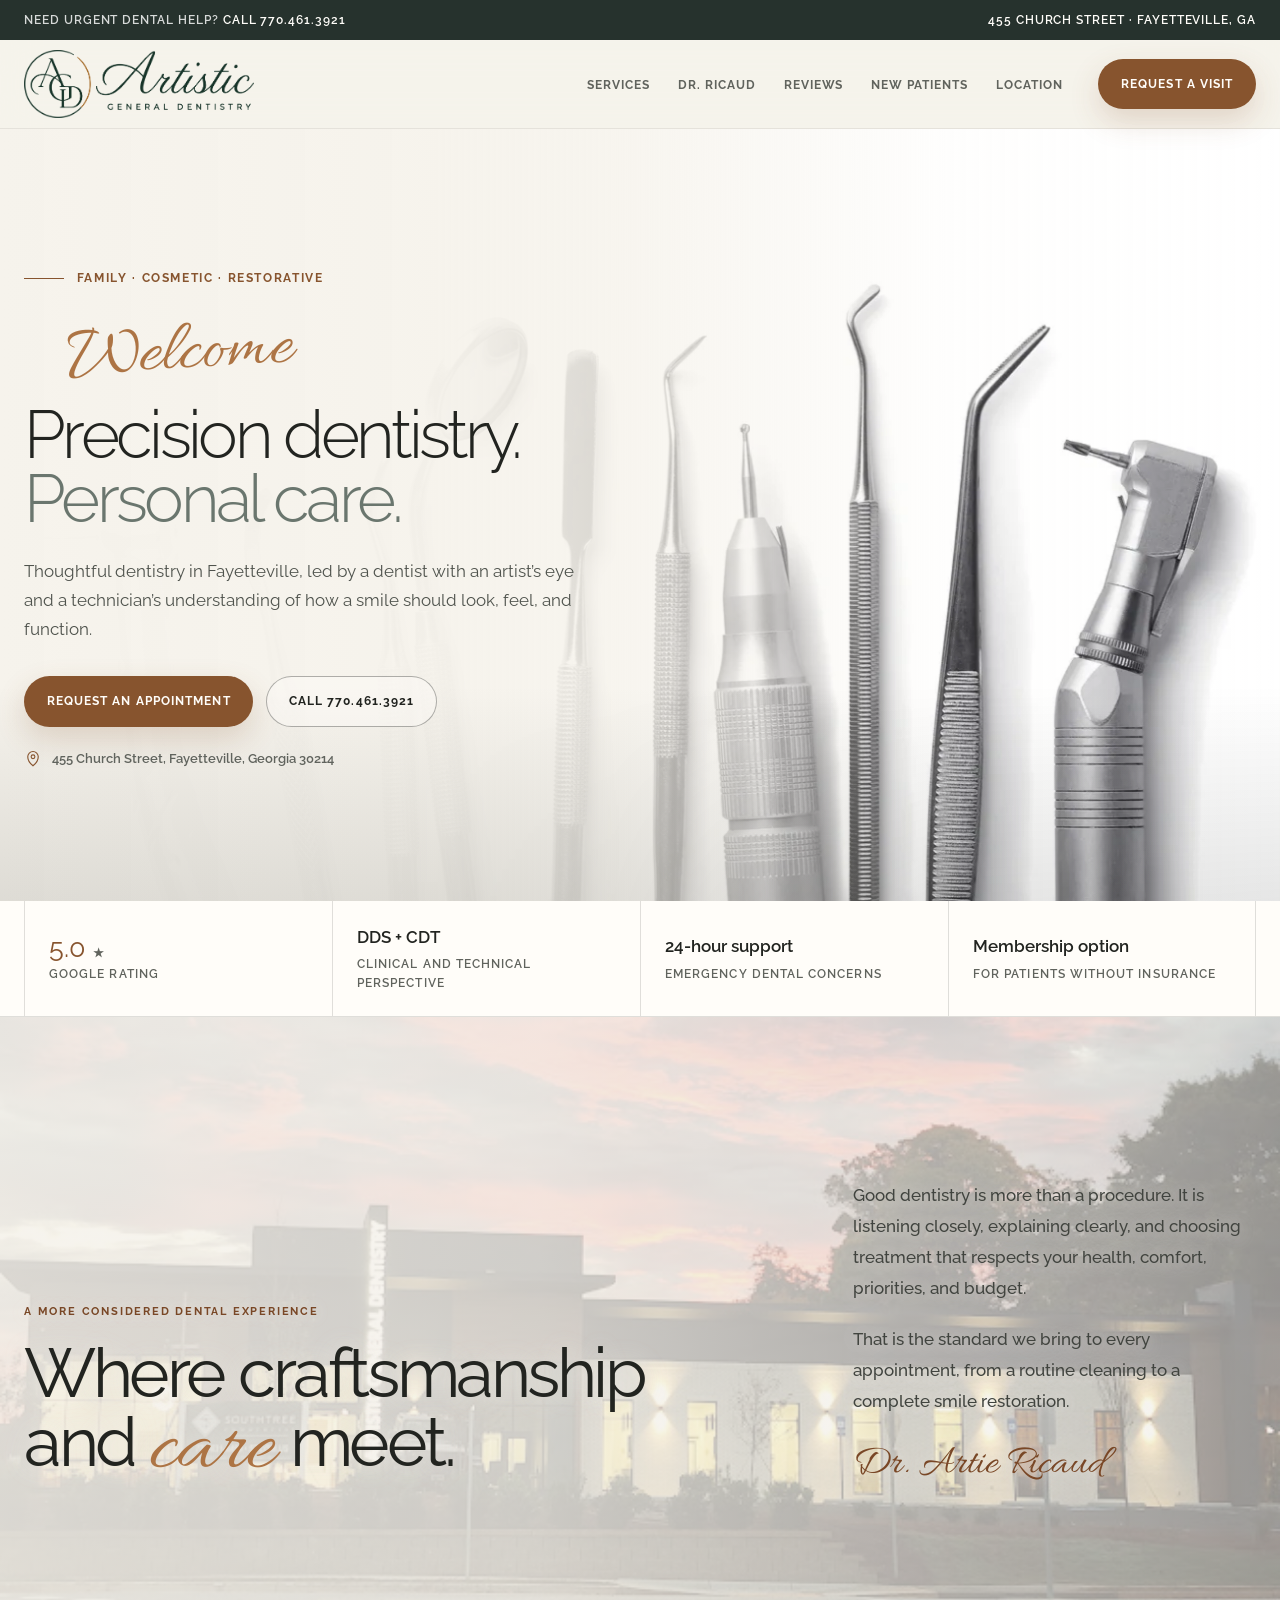
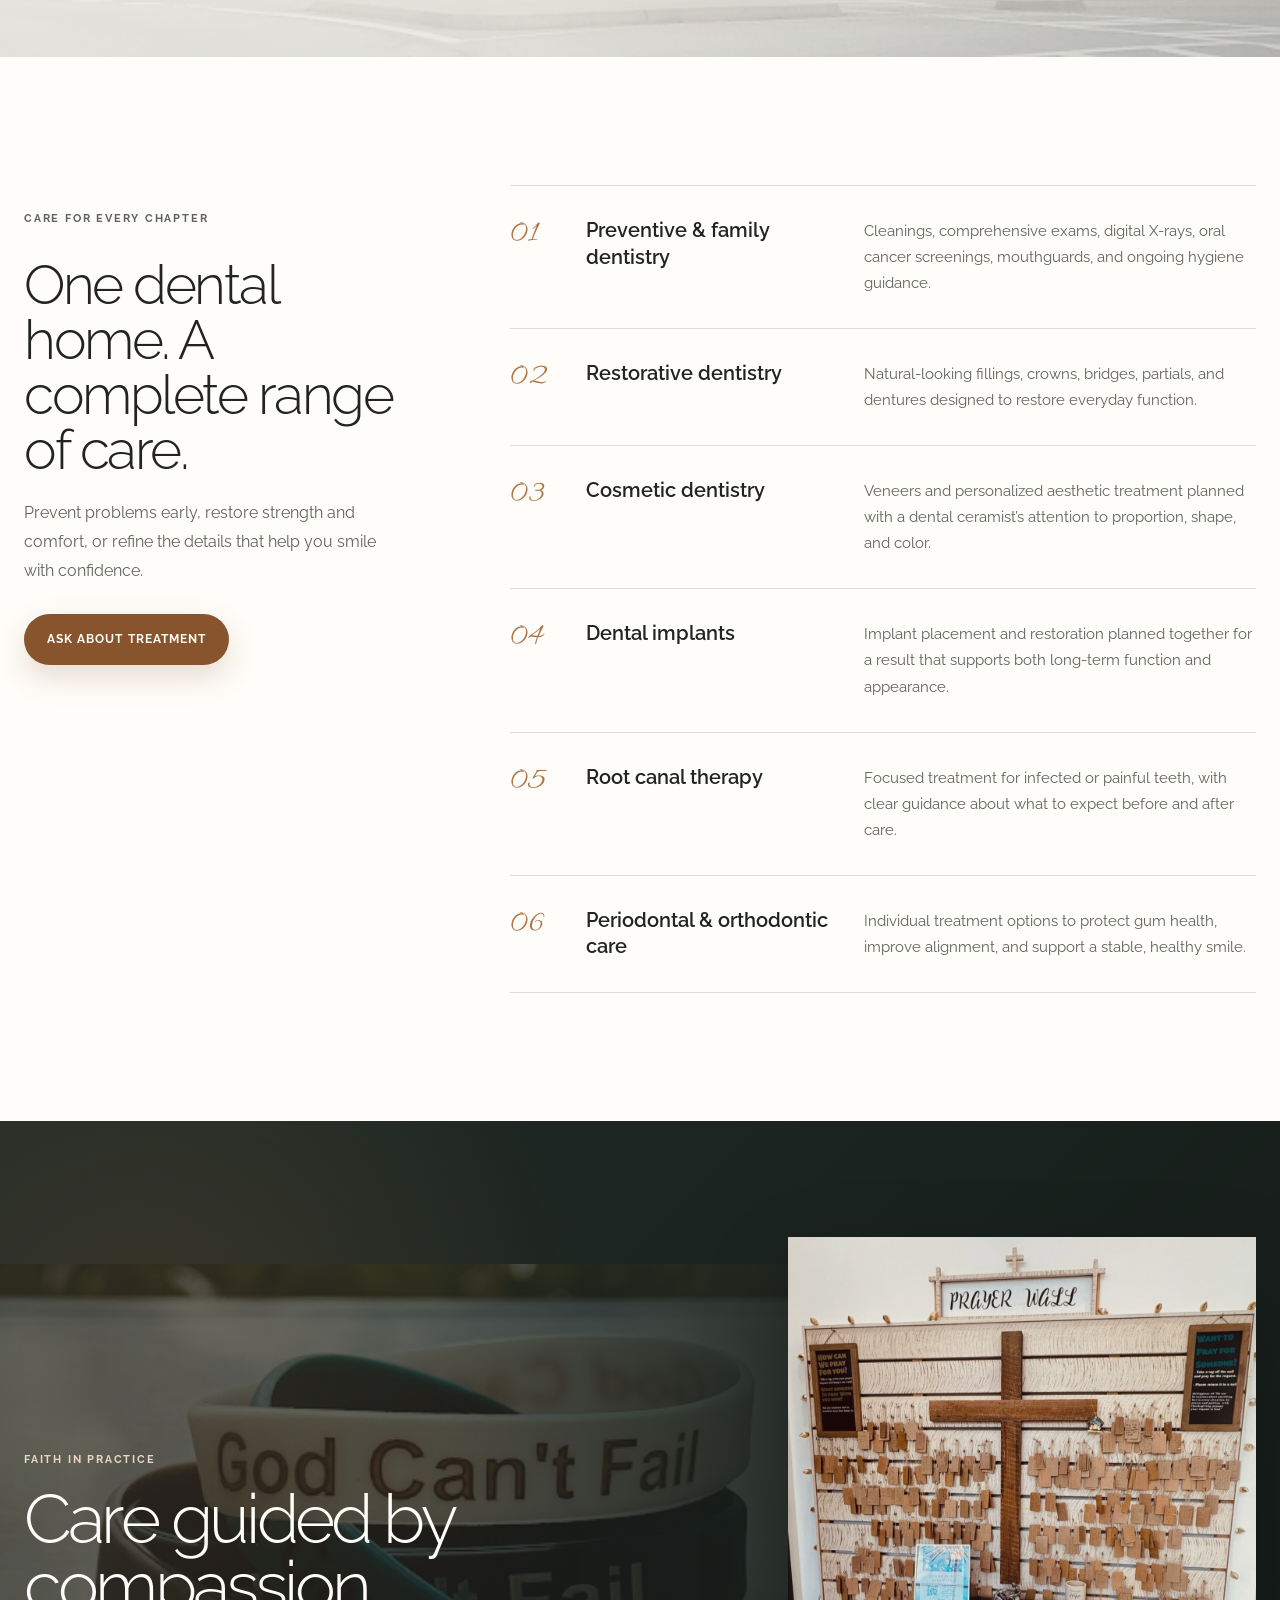
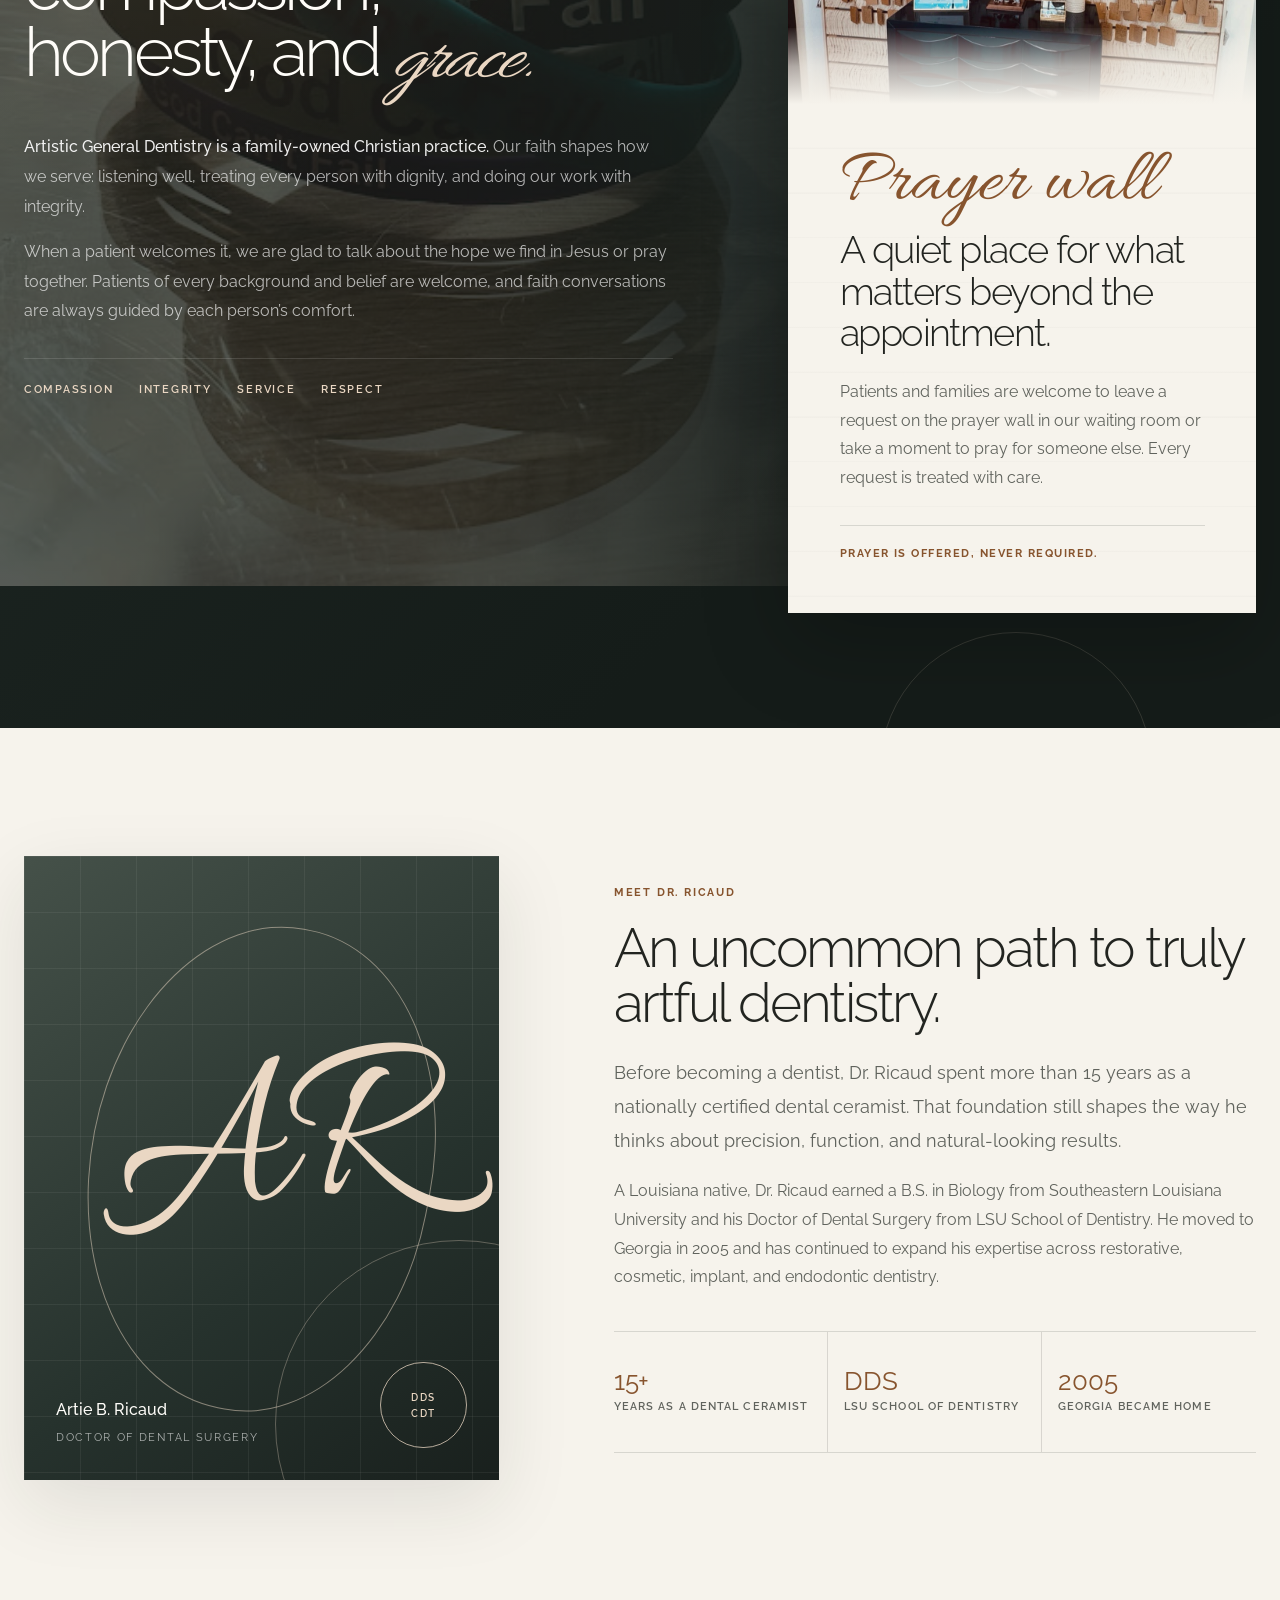
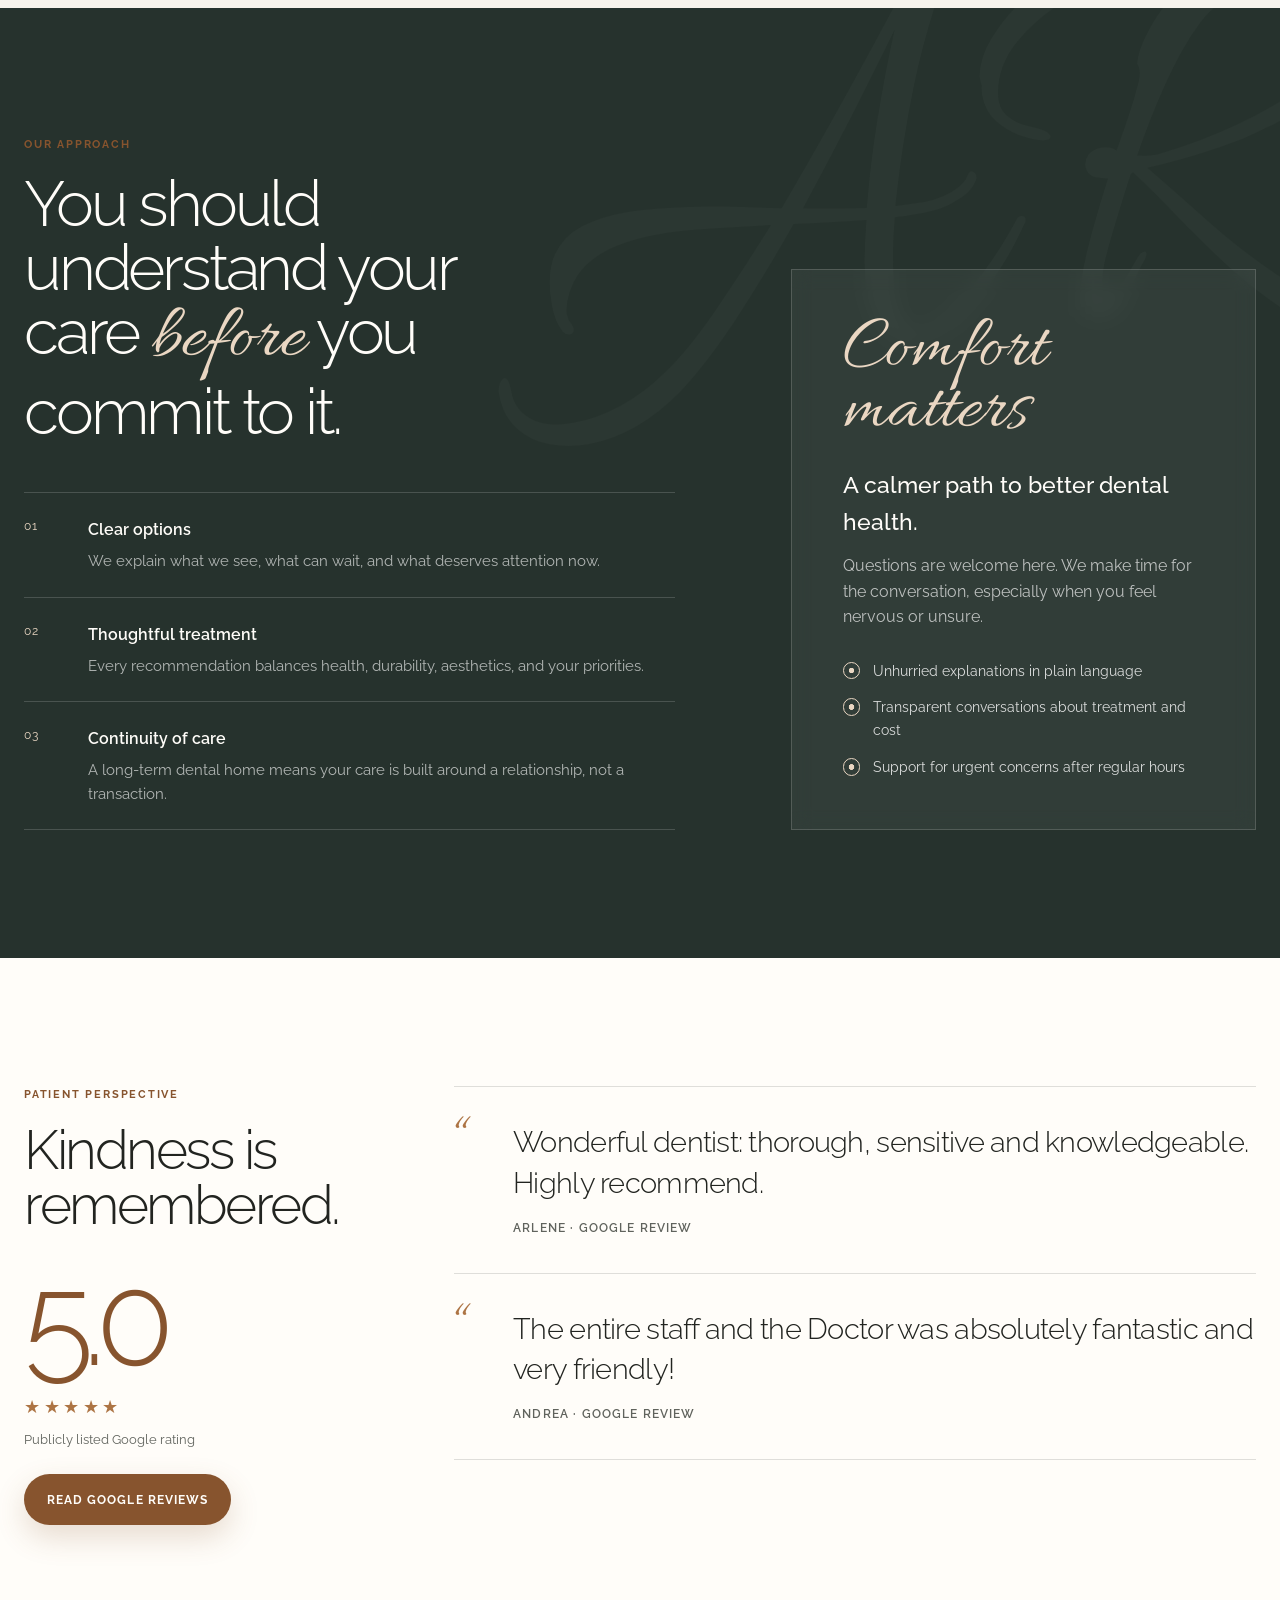
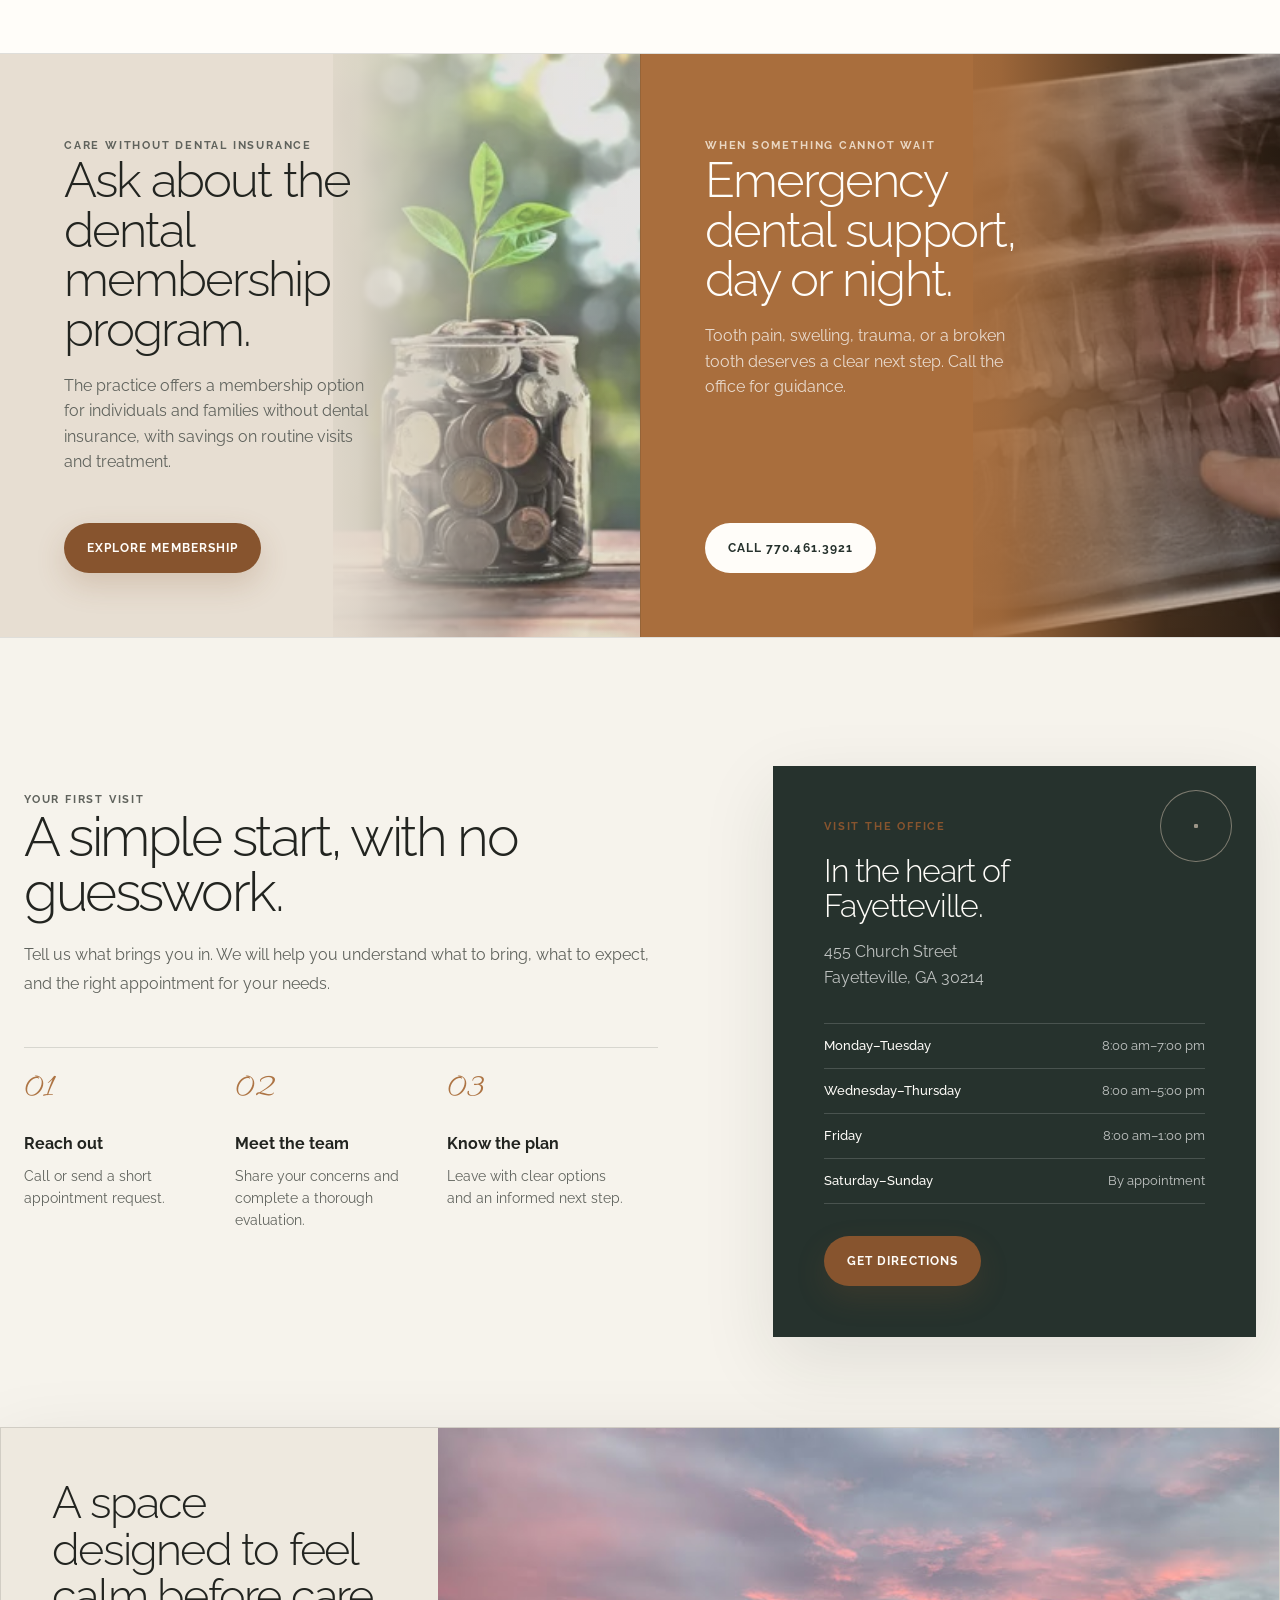
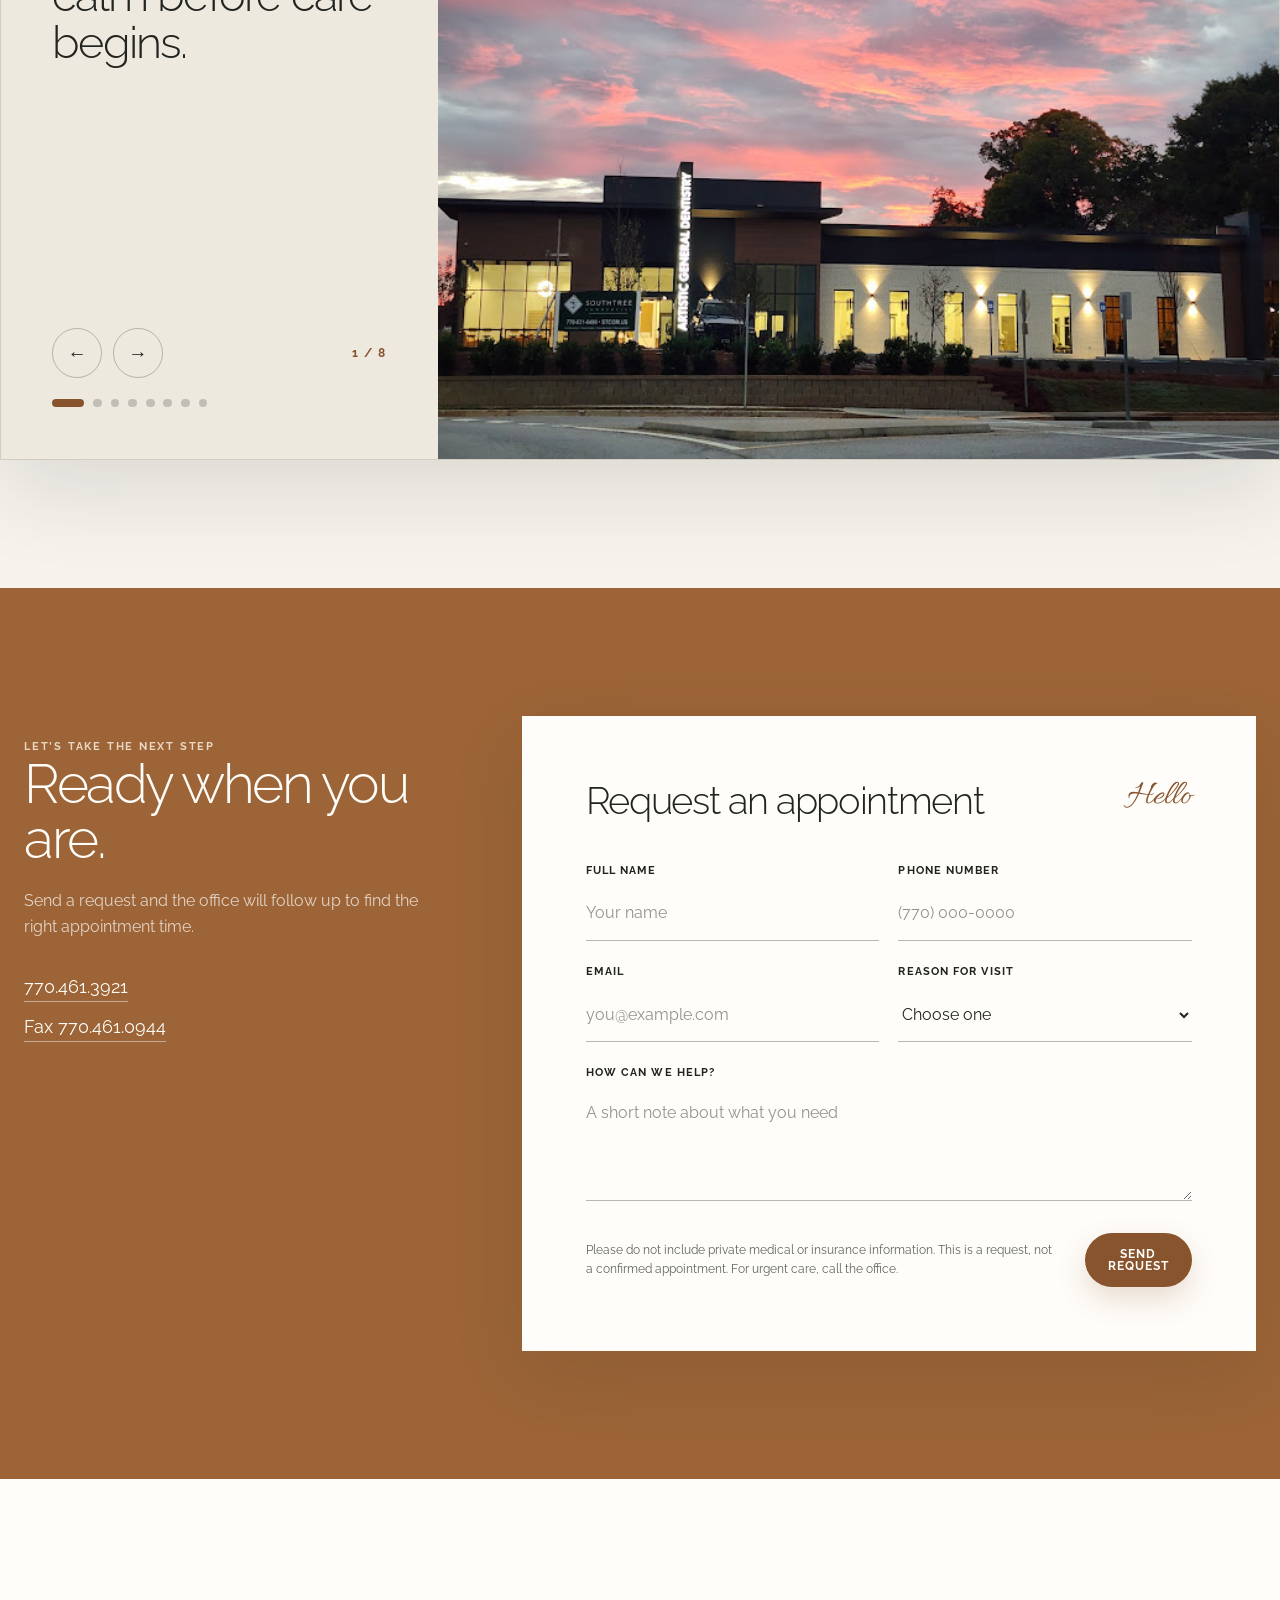
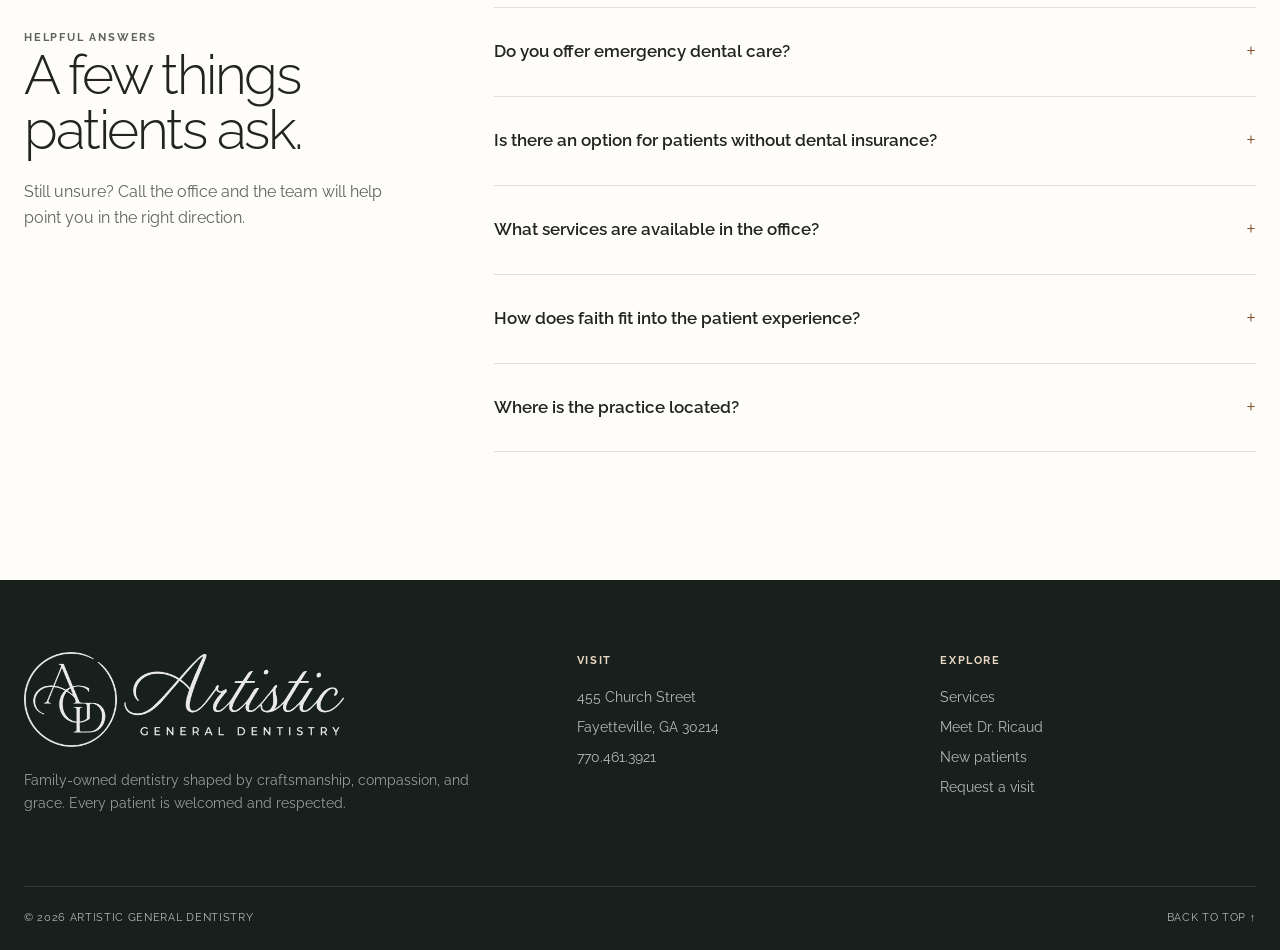
==== commit 1cda4f93: "Match arrow buttons to bronze style" ====
--- a/index.html
+++ b/index.html
@@ -4,18 +4,2398 @@
     <meta charset="utf-8">
     <meta name="viewport" content="width=device-width, initial-scale=1">
     <title>Artistic General Dentistry | Dentist in Fayetteville, GA</title>
-    <meta name="description" content="Warm, precision-focused family, cosmetic, restorative, implant, and emergency dentistry with Dr. Artie Ricaud in Fayetteville, Georgia.">
+    <meta
+      name="description"
+      content="Personal, precision-focused dentistry in Fayetteville, Georgia. Explore preventive, cosmetic, restorative, implant, emergency, and membership options with Dr. Artie Ricaud."
+    >
     <meta name="theme-color" content="#f6f3ec">
     <link rel="canonical" href="https://artiebricauddds.com/">
     <meta property="og:type" content="website">
     <meta property="og:title" content="Artistic General Dentistry | Fayetteville Dentist">
-    <meta property="og:description" content="Precision in every detail. Warmth in every visit. Thoughtful dentistry in Fayetteville, Georgia.">
+    <meta
+      property="og:description"
+      content="Precision in every detail. Warmth in every visit. Family, cosmetic, restorative, implant, and emergency dentistry in Fayetteville, GA."
+    >
     <meta property="og:url" content="https://artiebricauddds.com/">
     <link rel="icon" href="assets/favicon.svg" type="image/svg+xml">
     <link rel="preconnect" href="https://fonts.googleapis.com">
     <link rel="preconnect" href="https://fonts.gstatic.com" crossorigin>
-    <link href="https://fonts.googleapis.com/css2?family=Allura&amp;family=Raleway:wght@300;400;500;600;700&amp;display=swap" rel="stylesheet">
-    <link rel="stylesheet" href="assets/styles.css">
+    <link
+      href="https://fonts.googleapis.com/css2?family=Allura&amp;family=Raleway:wght@300;400;500;600;700&amp;display=swap"
+      rel="stylesheet"
+    >
+    <style>
+      :root {
+        --paper: #f6f3ec;
+        --paper-deep: #eee9df;
+        --white: #fffdf9;
+        --ink: #222420;
+        --ink-soft: #60635d;
+        --forest: #26322d;
+        --sage: #6a766e;
+        --bronze: #ad7444;
+        --bronze-dark: #87542e;
+        --bronze-pale: #ead7c3;
+        --line: rgba(34, 36, 32, 0.14);
+        --line-light: rgba(255, 255, 255, 0.16);
+        --shadow: 0 24px 70px rgba(34, 36, 32, 0.1);
+        --radius: 2rem;
+        --max: 1240px;
+      }
+
+      *,
+      *::before,
+      *::after {
+        box-sizing: border-box;
+      }
+
+      html {
+        scroll-behavior: smooth;
+      }
+
+      body {
+        margin: 0;
+        color: var(--ink);
+        background: var(--paper);
+        font-family: "Raleway", sans-serif;
+        font-size: 1rem;
+        line-height: 1.6;
+        -webkit-font-smoothing: antialiased;
+      }
+
+      body.menu-open {
+        overflow: hidden;
+      }
+
+      img,
+      svg {
+        display: block;
+        max-width: 100%;
+      }
+
+      a {
+        color: inherit;
+        text-decoration: none;
+      }
+
+      button,
+      input,
+      select,
+      textarea {
+        font: inherit;
+      }
+
+      button,
+      summary {
+        cursor: pointer;
+      }
+
+      :focus-visible {
+        outline: 3px solid rgba(173, 116, 68, 0.5);
+        outline-offset: 4px;
+      }
+
+      .skip-link {
+        position: fixed;
+        top: 1rem;
+        left: 1rem;
+        z-index: 1000;
+        padding: 0.8rem 1rem;
+        color: var(--white);
+        background: var(--forest);
+        transform: translateY(-180%);
+        transition: transform 0.2s ease;
+      }
+
+      .skip-link:focus {
+        transform: translateY(0);
+      }
+
+      .container {
+        width: min(calc(100% - 3rem), var(--max));
+        margin-inline: auto;
+      }
+
+      .announcement {
+        position: relative;
+        z-index: 70;
+        color: rgba(255, 255, 255, 0.82);
+        background: var(--forest);
+        font-size: 0.74rem;
+        font-weight: 600;
+        letter-spacing: 0.08em;
+        text-transform: uppercase;
+      }
+
+      .announcement-inner {
+        min-height: 2.5rem;
+        display: flex;
+        align-items: center;
+        justify-content: space-between;
+        gap: 1.25rem;
+      }
+
+      .announcement a {
+        color: var(--white);
+      }
+
+      .announcement a:hover {
+        text-decoration: underline;
+        text-underline-offset: 0.25rem;
+      }
+
+      .site-header {
+        position: sticky;
+        top: 0;
+        z-index: 60;
+        border-bottom: 1px solid rgba(34, 36, 32, 0.08);
+        background: rgba(246, 243, 236, 0.9);
+        backdrop-filter: blur(18px);
+      }
+
+      .header-inner {
+        min-height: 5.5rem;
+        display: grid;
+        grid-template-columns: minmax(220px, 1fr) auto auto;
+        align-items: center;
+        gap: 2.2rem;
+      }
+
+      .brand {
+        width: fit-content;
+        display: block;
+      }
+
+      .brand-logo {
+        width: clamp(12.75rem, 18vw, 15.5rem);
+        height: auto;
+      }
+
+      .site-nav ul {
+        display: flex;
+        align-items: center;
+        gap: 1.75rem;
+        margin: 0;
+        padding: 0;
+        list-style: none;
+      }
+
+      .site-nav a {
+        position: relative;
+        color: var(--ink-soft);
+        font-size: 0.77rem;
+        font-weight: 700;
+        letter-spacing: 0.08em;
+        text-transform: uppercase;
+      }
+
+      .site-nav a::after {
+        content: "";
+        position: absolute;
+        right: 0;
+        bottom: -0.4rem;
+        left: 0;
+        height: 1px;
+        background: var(--bronze);
+        transform: scaleX(0);
+        transform-origin: right;
+        transition: transform 0.25s ease;
+      }
+
+      .site-nav a:hover::after,
+      .site-nav a:focus-visible::after {
+        transform: scaleX(1);
+        transform-origin: left;
+      }
+
+      .menu-button {
+        display: none;
+        width: 3rem;
+        height: 3rem;
+        place-items: center;
+        border: 1px solid var(--line);
+        border-radius: 50%;
+        color: var(--ink);
+        background: transparent;
+      }
+
+      .menu-button span,
+      .menu-button span::before,
+      .menu-button span::after {
+        width: 1.15rem;
+        height: 1px;
+        display: block;
+        background: currentColor;
+        transition: transform 0.2s ease, opacity 0.2s ease;
+      }
+
+      .menu-button span {
+        position: relative;
+      }
+
+      .menu-button span::before,
+      .menu-button span::after {
+        content: "";
+        position: absolute;
+        left: 0;
+      }
+
+      .menu-button span::before {
+        transform: translateY(-0.35rem);
+      }
+
+      .menu-button span::after {
+        transform: translateY(0.35rem);
+      }
+
+      .menu-button[aria-expanded="true"] span {
+        background: transparent;
+      }
+
+      .menu-button[aria-expanded="true"] span::before {
+        transform: rotate(45deg);
+      }
+
+      .menu-button[aria-expanded="true"] span::after {
+        transform: rotate(-45deg);
+      }
+
+      .button {
+        min-height: 3.15rem;
+        display: inline-flex;
+        align-items: center;
+        justify-content: center;
+        gap: 0.7rem;
+        border: 1px solid transparent;
+        border-radius: 999px;
+        padding: 0.85rem 1.35rem;
+        font-size: 0.76rem;
+        font-weight: 700;
+        letter-spacing: 0.09em;
+        line-height: 1;
+        text-transform: uppercase;
+        transition: color 0.2s ease, background 0.2s ease, border-color 0.2s ease, transform 0.2s ease;
+      }
+
+      .button:hover {
+        transform: translateY(-2px);
+      }
+
+      .button-primary {
+        color: var(--white);
+        background: var(--bronze-dark);
+        box-shadow: 0 12px 30px rgba(135, 84, 46, 0.2);
+      }
+
+      .button-primary:hover {
+        background: #704325;
+      }
+
+      .button-outline {
+        border-color: rgba(34, 36, 32, 0.35);
+        background: rgba(255, 253, 249, 0.4);
+      }
+
+      .button-outline:hover {
+        border-color: var(--bronze-dark);
+        color: var(--bronze-dark);
+        background: var(--white);
+      }
+
+      .button-light {
+        color: var(--forest);
+        background: var(--white);
+      }
+
+      .button-arrow {
+        color: var(--white);
+        background: var(--bronze-dark);
+        border-color: transparent;
+        box-shadow: 0 12px 30px rgba(135, 84, 46, 0.2);
+      }
+
+      .button-arrow:hover {
+        color: var(--white);
+        background: #704325;
+        border-color: transparent;
+      }
+
+      .button-arrow::after {
+        content: none;
+      }
+
+      .hero {
+        position: relative;
+        min-height: max(42rem, calc(100svh - 8rem));
+        display: flex;
+        overflow: hidden;
+        isolation: isolate;
+        background: #fbfaf6;
+      }
+
+      .hero-media {
+        position: absolute;
+        inset: 0;
+        z-index: -3;
+        background-image: url("assets/dental-tools.webp");
+        background-position: center bottom;
+        background-repeat: no-repeat;
+        background-size: cover;
+        animation: image-in 1.2s 0.15s both ease-out;
+      }
+
+      .hero::before {
+        content: "";
+        position: absolute;
+        inset: 0;
+        z-index: -2;
+        background: linear-gradient(
+          90deg,
+          rgba(246, 243, 236, 1) 0%,
+          rgba(246, 243, 236, 0.98) 34%,
+          rgba(246, 243, 236, 0.87) 48%,
+          rgba(246, 243, 236, 0.1) 74%,
+          rgba(246, 243, 236, 0) 100%
+        );
+      }
+
+      .hero::after {
+        content: "";
+        position: absolute;
+        inset: auto 0 0;
+        z-index: -1;
+        height: 28%;
+        background: linear-gradient(0deg, rgba(26, 29, 27, 0.11), transparent);
+        pointer-events: none;
+      }
+
+      .hero-inner {
+        display: flex;
+        align-items: center;
+        padding-block: clamp(4rem, 8vw, 7.5rem);
+      }
+
+      .hero-copy {
+        width: min(100%, 40rem);
+        animation: copy-in 0.85s both ease-out;
+      }
+
+      .kicker {
+        display: inline-flex;
+        align-items: center;
+        gap: 0.8rem;
+        margin: 0 0 1rem;
+        color: var(--bronze-dark);
+        font-size: 0.73rem;
+        font-weight: 700;
+        letter-spacing: 0.14em;
+        text-transform: uppercase;
+      }
+
+      .kicker::before {
+        content: "";
+        width: 2.5rem;
+        height: 1px;
+        background: currentColor;
+      }
+
+      .hero-heading {
+        display: grid;
+        gap: 1rem;
+      }
+
+      .script-line {
+        margin: 0 0 0 2.7rem;
+        color: var(--bronze);
+        font-family: "Allura", cursive;
+        font-size: clamp(3rem, 5.7vw, 5.4rem);
+        line-height: 1.15;
+        transform: rotate(-3deg);
+      }
+
+      .hero h1 {
+        max-width: 12.5ch;
+        margin: 0;
+        font-size: clamp(3.25rem, 5.2vw, 5.2rem);
+        font-weight: 300;
+        letter-spacing: -0.055em;
+        line-height: 0.95;
+      }
+
+      .hero h1 span {
+        display: block;
+        color: var(--sage);
+      }
+
+      .hero-lead {
+        max-width: 36rem;
+        margin: 1.7rem 0 0;
+        color: #4f534d;
+        font-size: clamp(1rem, 1.3vw, 1.14rem);
+        line-height: 1.75;
+      }
+
+      .hero-actions {
+        display: flex;
+        flex-wrap: wrap;
+        gap: 0.8rem;
+        margin-top: 2rem;
+      }
+
+      .hero-location {
+        display: flex;
+        align-items: center;
+        gap: 0.65rem;
+        margin-top: 1.35rem;
+        color: var(--ink-soft);
+        font-size: 0.82rem;
+        font-weight: 600;
+      }
+
+      .hero-location svg {
+        flex: 0 0 auto;
+        color: var(--bronze-dark);
+      }
+
+      .proof-bar {
+        position: relative;
+        z-index: 2;
+        background: var(--white);
+        border-bottom: 1px solid var(--line);
+      }
+
+      .proof-grid {
+        display: grid;
+        grid-template-columns: repeat(4, 1fr);
+      }
+
+      .proof-item {
+        min-height: 7.2rem;
+        display: grid;
+        align-content: center;
+        gap: 0.25rem;
+        padding: 1.25rem 1.5rem;
+        border-left: 1px solid var(--line);
+      }
+
+      .proof-item:last-child {
+        border-right: 1px solid var(--line);
+      }
+
+      .proof-item strong {
+        font-size: 1.08rem;
+        font-weight: 600;
+      }
+
+      .proof-item span {
+        color: var(--ink-soft);
+        font-size: 0.74rem;
+        font-weight: 600;
+        letter-spacing: 0.09em;
+        text-transform: uppercase;
+      }
+
+      .proof-rating strong {
+        color: var(--bronze-dark);
+        font-size: 1.7rem;
+        font-weight: 400;
+        line-height: 1;
+      }
+
+      .section {
+        padding-block: clamp(5.5rem, 10vw, 9rem);
+      }
+
+      .section-white {
+        background: var(--white);
+      }
+
+      .section-label {
+        margin: 0 0 1.1rem;
+        color: var(--bronze-dark);
+        font-size: 0.7rem;
+        font-weight: 700;
+        letter-spacing: 0.16em;
+        text-transform: uppercase;
+      }
+
+      .display-heading {
+        margin: 0;
+        font-size: clamp(2.6rem, 5.4vw, 5.2rem);
+        font-weight: 300;
+        letter-spacing: -0.05em;
+        line-height: 0.98;
+      }
+
+      .display-heading em {
+        color: var(--bronze);
+        font-family: "Allura", cursive;
+        font-size: 1.3em;
+        font-style: normal;
+        letter-spacing: 0;
+      }
+
+      .intro-grid {
+        display: grid;
+        grid-template-columns: minmax(0, 1.15fr) minmax(20rem, 0.65fr);
+        align-items: end;
+        gap: clamp(3rem, 9vw, 8rem);
+      }
+
+      .intro-copy {
+        padding-bottom: 0.5rem;
+      }
+
+      .intro-section {
+        position: relative;
+        min-height: clamp(38rem, 50vw, 42rem);
+        display: flex;
+        align-items: center;
+        isolation: isolate;
+        overflow: hidden;
+        background: var(--paper);
+      }
+
+      .intro-section::before {
+        content: "";
+        position: absolute;
+        inset: 0;
+        z-index: -2;
+        background: url("assets/office-exterior-dusk.jpg") center bottom / cover no-repeat;
+        filter: saturate(0.84) contrast(0.94);
+      }
+
+      .intro-section::after {
+        content: "";
+        position: absolute;
+        inset: 0;
+        z-index: -1;
+        background: linear-gradient(
+          90deg,
+          rgba(246, 243, 236, 0.88) 0%,
+          rgba(246, 243, 236, 0.82) 42%,
+          rgba(246, 243, 236, 0.69) 72%,
+          rgba(246, 243, 236, 0.58) 100%
+        );
+      }
+
+      .intro-section .intro-grid {
+        position: relative;
+        z-index: 1;
+      }
+
+      .intro-section .display-heading {
+        font-weight: 400;
+        text-shadow: 0 1px 24px rgba(246, 243, 236, 0.78);
+      }
+
+      .intro-section .intro-copy p {
+        color: #41443f;
+        font-weight: 500;
+        text-shadow: 0 1px 18px rgba(246, 243, 236, 0.82);
+      }
+
+      .intro-section .section-label,
+      .intro-section .signature {
+        color: #794726;
+        text-shadow: 0 1px 16px rgba(246, 243, 236, 0.78);
+      }
+
+      .intro-copy p {
+        margin: 0;
+        color: var(--ink-soft);
+        font-size: 1.05rem;
+        line-height: 1.85;
+      }
+
+      .intro-copy p + p {
+        margin-top: 1.2rem;
+      }
+
+      .signature {
+        margin-top: 1.75rem;
+        color: var(--bronze-dark);
+        font-family: "Allura", cursive;
+        font-size: 2.6rem;
+        line-height: 1;
+      }
+
+      .services-layout {
+        display: grid;
+        grid-template-columns: minmax(17rem, 0.68fr) minmax(0, 1.32fr);
+        gap: clamp(3rem, 8vw, 7rem);
+      }
+
+      .services-intro {
+        align-self: start;
+        position: sticky;
+        top: 8rem;
+      }
+
+      .services-intro h2,
+      .about-copy h2,
+      .reviews-heading h2,
+      .visit-copy h2,
+      .contact-heading h2,
+      .faq-heading h2 {
+        margin: 0;
+        font-size: clamp(2.4rem, 4.3vw, 4.2rem);
+        font-weight: 300;
+        letter-spacing: -0.045em;
+        line-height: 1;
+      }
+
+      .services-intro p {
+        margin: 1.4rem 0 1.8rem;
+        color: var(--ink-soft);
+        line-height: 1.8;
+      }
+
+      .service-list {
+        border-top: 1px solid var(--line);
+      }
+
+      .service-item {
+        display: grid;
+        grid-template-columns: 3.2rem minmax(10rem, 0.65fr) minmax(15rem, 1fr);
+        gap: 1.5rem;
+        align-items: start;
+        padding-block: 2rem;
+        border-bottom: 1px solid var(--line);
+        transition: padding 0.25s ease, border-color 0.25s ease;
+      }
+
+      .service-item:hover {
+        padding-inline: 0.8rem;
+        border-color: var(--bronze);
+      }
+
+      .service-number {
+        color: var(--bronze);
+        font-family: "Allura", cursive;
+        font-size: 2rem;
+        line-height: 1;
+      }
+
+      .service-item h3 {
+        margin: 0;
+        font-size: 1.22rem;
+        font-weight: 600;
+        line-height: 1.35;
+      }
+
+      .service-item p {
+        margin: 0;
+        color: var(--ink-soft);
+        font-size: 0.93rem;
+        line-height: 1.75;
+      }
+
+      .philosophy {
+        position: relative;
+        overflow: hidden;
+        color: var(--white);
+        background: var(--forest);
+      }
+
+      .philosophy::before {
+        content: "AR";
+        position: absolute;
+        top: -5rem;
+        right: -2rem;
+        color: rgba(255, 255, 255, 0.025);
+        font-family: "Allura", cursive;
+        font-size: min(50vw, 38rem);
+        line-height: 1;
+        transform: rotate(-10deg);
+      }
+
+      .philosophy-grid {
+        position: relative;
+        display: grid;
+        grid-template-columns: minmax(0, 1.05fr) minmax(20rem, 0.75fr);
+        gap: clamp(3rem, 9vw, 8rem);
+      }
+
+      .philosophy-copy h2 {
+        max-width: 12ch;
+        margin: 0;
+        font-size: clamp(2.8rem, 5vw, 5rem);
+        font-weight: 300;
+        letter-spacing: -0.05em;
+        line-height: 1;
+      }
+
+      .philosophy-copy h2 em {
+        color: var(--bronze-pale);
+        font-family: "Allura", cursive;
+        font-size: 1.22em;
+        font-style: normal;
+        font-weight: 400;
+        letter-spacing: 0;
+      }
+
+      .principles {
+        display: grid;
+        gap: 0;
+        margin-top: 3rem;
+        border-top: 1px solid var(--line-light);
+      }
+
+      .principle {
+        display: grid;
+        grid-template-columns: 3rem 1fr;
+        gap: 1rem;
+        padding-block: 1.5rem;
+        border-bottom: 1px solid var(--line-light);
+      }
+
+      .principle span {
+        color: var(--bronze-pale);
+        font-size: 0.72rem;
+        letter-spacing: 0.12em;
+      }
+
+      .principle h3 {
+        margin: 0 0 0.35rem;
+        font-size: 1.03rem;
+        font-weight: 600;
+      }
+
+      .principle p {
+        margin: 0;
+        color: rgba(255, 255, 255, 0.64);
+        font-size: 0.92rem;
+      }
+
+      .comfort-panel {
+        align-self: end;
+        padding: clamp(2rem, 4vw, 3.25rem);
+        border: 1px solid var(--line-light);
+        background: rgba(255, 255, 255, 0.055);
+        backdrop-filter: blur(10px);
+      }
+
+      .comfort-script {
+        margin: 0;
+        color: var(--bronze-pale);
+        font-family: "Allura", cursive;
+        font-size: clamp(3.5rem, 6vw, 5.8rem);
+        line-height: 0.8;
+      }
+
+      .comfort-panel h3 {
+        margin: 1.4rem 0 0.8rem;
+        font-size: 1.45rem;
+        font-weight: 500;
+      }
+
+      .comfort-panel > p:not(.comfort-script) {
+        margin: 0;
+        color: rgba(255, 255, 255, 0.68);
+      }
+
+      .check-list {
+        display: grid;
+        gap: 0.85rem;
+        margin: 1.8rem 0 0;
+        padding: 0;
+        list-style: none;
+      }
+
+      .check-list li {
+        display: flex;
+        gap: 0.8rem;
+        color: rgba(255, 255, 255, 0.82);
+        font-size: 0.9rem;
+      }
+
+      .check-list li::before {
+        content: "";
+        width: 1.1rem;
+        height: 1.1rem;
+        flex: 0 0 auto;
+        margin-top: 0.2rem;
+        border: 1px solid var(--bronze-pale);
+        border-radius: 50%;
+        background: radial-gradient(circle, var(--bronze-pale) 0 24%, transparent 28%);
+      }
+
+      .about-grid {
+        display: grid;
+        grid-template-columns: minmax(20rem, 0.85fr) minmax(0, 1.15fr);
+        gap: clamp(3rem, 9vw, 8rem);
+        align-items: center;
+      }
+
+      .doctor-art {
+        position: relative;
+        min-height: 39rem;
+        overflow: hidden;
+        background:
+          linear-gradient(rgba(255, 253, 249, 0.06) 1px, transparent 1px),
+          linear-gradient(90deg, rgba(255, 253, 249, 0.06) 1px, transparent 1px),
+          linear-gradient(145deg, #455149, #26322d 62%, #19201d);
+        background-size: 3.5rem 3.5rem, 3.5rem 3.5rem, auto;
+        box-shadow: var(--shadow);
+      }
+
+      .doctor-art::before {
+        content: "";
+        position: absolute;
+        inset: 11% 14%;
+        border: 1px solid rgba(234, 215, 195, 0.5);
+        border-radius: 50% 50% 48% 52%;
+        transform: rotate(11deg);
+      }
+
+      .doctor-art::after {
+        content: "";
+        position: absolute;
+        width: 23rem;
+        height: 23rem;
+        right: -9rem;
+        bottom: -8rem;
+        border: 1px solid rgba(234, 215, 195, 0.32);
+        border-radius: 50%;
+      }
+
+      .doctor-monogram {
+        position: absolute;
+        top: 50%;
+        left: 50%;
+        color: var(--bronze-pale);
+        font-family: "Allura", cursive;
+        font-size: clamp(9rem, 18vw, 15rem);
+        line-height: 1;
+        transform: translate(-52%, -54%) rotate(-8deg);
+      }
+
+      .doctor-caption {
+        position: absolute;
+        right: 2rem;
+        bottom: 2rem;
+        left: 2rem;
+        display: flex;
+        align-items: flex-end;
+        justify-content: space-between;
+        gap: 1rem;
+        color: var(--white);
+      }
+
+      .doctor-caption strong {
+        display: block;
+        font-size: 1rem;
+        font-weight: 500;
+      }
+
+      .doctor-caption span {
+        color: rgba(255, 255, 255, 0.62);
+        font-size: 0.7rem;
+        letter-spacing: 0.15em;
+        text-transform: uppercase;
+      }
+
+      .credential-seal {
+        width: 5.4rem;
+        height: 5.4rem;
+        display: grid;
+        place-items: center;
+        border: 1px solid rgba(234, 215, 195, 0.75);
+        border-radius: 50%;
+        color: var(--bronze-pale);
+        font-size: 0.65rem;
+        font-weight: 600;
+        letter-spacing: 0.13em;
+        text-align: center;
+        text-transform: uppercase;
+      }
+
+      .about-copy .large-copy {
+        margin: 1.6rem 0 0;
+        color: var(--ink-soft);
+        font-size: 1.12rem;
+        line-height: 1.9;
+      }
+
+      .about-copy .body-copy {
+        margin: 1.2rem 0 0;
+        color: var(--ink-soft);
+        line-height: 1.8;
+      }
+
+      .about-facts {
+        display: grid;
+        grid-template-columns: repeat(3, 1fr);
+        margin-top: 2.4rem;
+        border-top: 1px solid var(--line);
+        border-bottom: 1px solid var(--line);
+      }
+
+      .about-fact {
+        min-height: 7.5rem;
+        display: grid;
+        align-content: center;
+        gap: 0.25rem;
+        padding: 1rem;
+        border-right: 1px solid var(--line);
+      }
+
+      .about-fact:first-child {
+        padding-left: 0;
+      }
+
+      .about-fact:last-child {
+        border-right: 0;
+      }
+
+      .about-fact strong {
+        color: var(--bronze-dark);
+        font-size: 1.65rem;
+        font-weight: 400;
+        line-height: 1;
+      }
+
+      .about-fact span {
+        color: var(--ink-soft);
+        font-size: 0.68rem;
+        font-weight: 600;
+        letter-spacing: 0.1em;
+        text-transform: uppercase;
+      }
+
+      .faith-section {
+        position: relative;
+        overflow: hidden;
+        color: var(--white);
+        background:
+          radial-gradient(circle at 12% 20%, rgba(173, 116, 68, 0.2), transparent 28rem),
+          linear-gradient(135deg, #202a26, #151c19 72%);
+      }
+
+      .faith-section::before {
+        content: "";
+        position: absolute;
+        inset: 0;
+        opacity: 0.36;
+        background: url("assets/office-faith-bracelets.jpg") left center / min(62rem, 72vw) auto no-repeat;
+        filter: saturate(0.72) contrast(0.94) brightness(0.8);
+        -webkit-mask-image: linear-gradient(90deg, #000 0%, #000 34%, rgba(0, 0, 0, 0.72) 48%, transparent 72%);
+        mask-image: linear-gradient(90deg, #000 0%, #000 34%, rgba(0, 0, 0, 0.72) 48%, transparent 72%);
+        pointer-events: none;
+      }
+
+      .faith-section::after {
+        content: "";
+        position: absolute;
+        width: 17rem;
+        height: 17rem;
+        right: 8rem;
+        bottom: -11rem;
+        border: 1px solid rgba(234, 215, 195, 0.15);
+        border-radius: 50%;
+        pointer-events: none;
+      }
+
+      .faith-grid {
+        position: relative;
+        z-index: 1;
+        min-height: 42rem;
+        display: grid;
+        grid-template-columns: minmax(0, 1fr) minmax(20rem, 0.72fr);
+        gap: clamp(3rem, 9vw, 8rem);
+        align-items: center;
+        padding-block: clamp(5.5rem, 9vw, 8.5rem);
+      }
+
+      .faith-copy .section-label {
+        color: var(--bronze-pale);
+      }
+
+      .faith-copy h2 {
+        max-width: 13ch;
+        margin: 0;
+        font-size: clamp(3rem, 5.4vw, 5.2rem);
+        font-weight: 300;
+        letter-spacing: -0.055em;
+        line-height: 0.96;
+      }
+
+      .faith-copy h2 em {
+        color: var(--bronze-pale);
+        font-family: "Allura", cursive;
+        font-size: 1.15em;
+        font-weight: 400;
+      }
+
+      .faith-body {
+        max-width: 43rem;
+        display: grid;
+        gap: 1rem;
+        margin-top: 2rem;
+      }
+
+      .faith-body p {
+        margin: 0;
+        color: rgba(255, 255, 255, 0.68);
+        line-height: 1.85;
+      }
+
+      .faith-body strong {
+        color: rgba(255, 255, 255, 0.92);
+        font-weight: 500;
+      }
+
+      .faith-values {
+        display: flex;
+        flex-wrap: wrap;
+        gap: 0.75rem 1.6rem;
+        margin: 2rem 0 0;
+        padding: 1.4rem 0 0;
+        border-top: 1px solid rgba(255, 255, 255, 0.13);
+        list-style: none;
+      }
+
+      .faith-values li {
+        color: var(--bronze-pale);
+        font-size: 0.68rem;
+        font-weight: 600;
+        letter-spacing: 0.16em;
+        text-transform: uppercase;
+      }
+
+      .prayer-card {
+        position: relative;
+        overflow: hidden;
+        color: var(--ink);
+        background: var(--paper);
+        box-shadow: 0 32px 80px rgba(0, 0, 0, 0.22);
+      }
+
+      .prayer-photo {
+        position: relative;
+        aspect-ratio: 1;
+        margin: 0;
+        overflow: hidden;
+        background: #d8c4ad;
+      }
+
+      .prayer-photo img {
+        width: 100%;
+        height: 100%;
+        object-fit: cover;
+        object-position: center 10%;
+        filter: saturate(0.82) contrast(0.96) brightness(0.96);
+      }
+
+      .prayer-content {
+        --prayer-content-pad: clamp(2.2rem, 4vw, 3.5rem);
+        position: relative;
+        z-index: 2;
+        margin-top: -4.75rem;
+        padding: calc(var(--prayer-content-pad) + 4.75rem) var(--prayer-content-pad) var(--prayer-content-pad);
+        overflow: hidden;
+        background: linear-gradient(
+          180deg,
+          rgba(246, 243, 236, 0.04) 0,
+          rgba(246, 243, 236, 0.68) 2.4rem,
+          var(--paper) 4.75rem
+        );
+      }
+
+      .prayer-content::before {
+        content: "";
+        position: absolute;
+        inset: 4.75rem 0 0;
+        opacity: 0.36;
+        background: repeating-linear-gradient(
+          180deg,
+          transparent 0,
+          transparent 2.7rem,
+          rgba(34, 36, 32, 0.06) 2.75rem,
+          rgba(34, 36, 32, 0.06) 2.8rem
+        );
+        pointer-events: none;
+      }
+
+      .prayer-content > * {
+        position: relative;
+        z-index: 1;
+      }
+
+      .prayer-script {
+        margin: 0 0 0.8rem;
+        color: var(--bronze-dark);
+        font-family: "Allura", cursive;
+        font-size: clamp(3.6rem, 6vw, 5rem);
+        line-height: 0.8;
+        white-space: nowrap;
+      }
+
+      .prayer-content h3 {
+        max-width: 15ch;
+        margin: 0;
+        font-size: clamp(1.8rem, 3vw, 2.7rem);
+        font-weight: 300;
+        letter-spacing: -0.04em;
+        line-height: 1.08;
+      }
+
+      .prayer-content > p:not(.prayer-script):not(.prayer-note) {
+        margin: 1.5rem 0 0;
+        color: var(--ink-soft);
+        line-height: 1.8;
+      }
+
+      .prayer-note {
+        margin: 2rem 0 0;
+        padding-top: 1.2rem;
+        border-top: 1px solid var(--line);
+        color: var(--bronze-dark);
+        font-size: 0.66rem;
+        font-weight: 700;
+        letter-spacing: 0.14em;
+        text-transform: uppercase;
+      }
+
+      .support-band {
+        padding-block: 0;
+        background: var(--white);
+      }
+
+      .support-grid {
+        display: grid;
+        grid-template-columns: 1fr 1fr;
+        border-top: 1px solid var(--line);
+        border-bottom: 1px solid var(--line);
+      }
+
+      .support-card {
+        position: relative;
+        min-height: 24rem;
+        display: grid;
+        align-content: space-between;
+        gap: 3rem;
+        padding: clamp(2.4rem, 5vw, 4.5rem);
+        overflow: hidden;
+      }
+
+      .support-card + .support-card {
+        border-left: 1px solid var(--line);
+      }
+
+      .membership-card {
+        isolation: isolate;
+        background: #e7ded2;
+      }
+
+      .membership-photo {
+        position: absolute;
+        inset: 0 0 0 auto;
+        z-index: 0;
+        width: 48%;
+        height: 100%;
+        object-fit: cover;
+        object-position: center;
+        filter: saturate(0.68) contrast(0.94) brightness(0.96);
+      }
+
+      .membership-card::before {
+        content: "";
+        position: absolute;
+        inset: 0;
+        z-index: 1;
+        background: linear-gradient(
+          90deg,
+          #e7ded2 0%,
+          #e7ded2 46%,
+          rgba(231, 222, 210, 0.9) 56%,
+          rgba(231, 222, 210, 0.2) 82%,
+          rgba(231, 222, 210, 0.08) 100%
+        );
+        pointer-events: none;
+      }
+
+      .membership-card > :not(.membership-photo) {
+        position: relative;
+        z-index: 2;
+      }
+
+      .membership-card > div {
+        width: min(62%, 34rem);
+      }
+
+      .support-card h2 {
+        max-width: 14ch;
+        margin: 0;
+        font-size: clamp(2.1rem, 3.8vw, 3.6rem);
+        font-weight: 300;
+        letter-spacing: -0.04em;
+        line-height: 1.02;
+      }
+
+      .support-card p {
+        max-width: 35rem;
+        margin: 1.2rem 0 0;
+        color: var(--ink-soft);
+      }
+
+      .support-card .button {
+        position: relative;
+        z-index: 1;
+        width: fit-content;
+      }
+
+      .membership-card .button {
+        z-index: 2;
+      }
+
+      .emergency-card {
+        isolation: isolate;
+        color: var(--white);
+        background: #a96e3d;
+      }
+
+      .emergency-photo {
+        position: absolute;
+        inset: 0 0 0 auto;
+        z-index: 0;
+        width: 48%;
+        height: 100%;
+        object-fit: cover;
+        object-position: center;
+        filter: saturate(0.56) contrast(0.94) brightness(0.78);
+      }
+
+      .emergency-card::before {
+        content: "";
+        position: absolute;
+        inset: 0;
+        z-index: 1;
+        background: linear-gradient(
+          90deg,
+          #a96e3d 0%,
+          #a96e3d 46%,
+          rgba(169, 110, 61, 0.92) 56%,
+          rgba(169, 110, 61, 0.34) 82%,
+          rgba(169, 110, 61, 0.2) 100%
+        );
+        pointer-events: none;
+      }
+
+      .emergency-card > :not(.emergency-photo) {
+        position: relative;
+        z-index: 2;
+      }
+
+      .emergency-card > div {
+        width: min(62%, 34rem);
+      }
+
+      .emergency-card p {
+        color: rgba(255, 255, 255, 0.75);
+      }
+
+      .emergency-card .section-label {
+        color: var(--bronze-pale);
+      }
+
+      .reviews-grid {
+        display: grid;
+        grid-template-columns: minmax(17rem, 0.58fr) minmax(0, 1.42fr);
+        gap: clamp(3rem, 8vw, 7rem);
+        align-items: start;
+      }
+
+      .rating {
+        margin-top: 2.3rem;
+      }
+
+      .rating-number {
+        color: var(--bronze-dark);
+        font-size: clamp(5.5rem, 10vw, 9rem);
+        font-weight: 300;
+        letter-spacing: -0.08em;
+        line-height: 0.8;
+      }
+
+      .rating-stars {
+        margin-top: 1.4rem;
+        color: var(--bronze);
+        font-size: 1.1rem;
+        letter-spacing: 0.2em;
+      }
+
+      .rating-label {
+        margin: 0.5rem 0 1.5rem;
+        color: var(--ink-soft);
+        font-size: 0.82rem;
+      }
+
+      .review-list {
+        border-top: 1px solid var(--line);
+      }
+
+      .review-item {
+        display: grid;
+        grid-template-columns: 2.5rem 1fr;
+        gap: 1.2rem;
+        padding-block: 2.2rem;
+        border-bottom: 1px solid var(--line);
+      }
+
+      .quote-mark {
+        color: var(--bronze);
+        font-family: "Allura", cursive;
+        font-size: 4.2rem;
+        line-height: 0.7;
+      }
+
+      .review-item blockquote {
+        margin: 0;
+        font-size: clamp(1.25rem, 2.3vw, 1.8rem);
+        font-weight: 300;
+        letter-spacing: -0.025em;
+        line-height: 1.4;
+      }
+
+      .review-item cite {
+        display: block;
+        margin-top: 1rem;
+        color: var(--ink-soft);
+        font-size: 0.72rem;
+        font-style: normal;
+        font-weight: 600;
+        letter-spacing: 0.1em;
+        text-transform: uppercase;
+      }
+
+      .visit-grid {
+        display: grid;
+        grid-template-columns: minmax(0, 1.05fr) minmax(20rem, 0.8fr);
+        gap: clamp(3rem, 9vw, 8rem);
+      }
+
+      .visit-copy > p {
+        max-width: 40rem;
+        margin: 1.4rem 0 0;
+        color: var(--ink-soft);
+        line-height: 1.8;
+      }
+
+      .steps {
+        display: grid;
+        grid-template-columns: repeat(3, 1fr);
+        margin-top: 3rem;
+        border-top: 1px solid var(--line);
+      }
+
+      .step {
+        padding: 1.5rem 1.5rem 0 0;
+      }
+
+      .step-number {
+        display: block;
+        margin-bottom: 1.5rem;
+        color: var(--bronze);
+        font-family: "Allura", cursive;
+        font-size: 2.2rem;
+        line-height: 1;
+      }
+
+      .step h3 {
+        margin: 0 0 0.5rem;
+        font-size: 1rem;
+      }
+
+      .step p {
+        margin: 0;
+        color: var(--ink-soft);
+        font-size: 0.87rem;
+      }
+
+      .location-card {
+        position: relative;
+        padding: clamp(2rem, 4vw, 3.4rem);
+        color: var(--white);
+        background: var(--forest);
+        box-shadow: var(--shadow);
+      }
+
+      .location-card::before {
+        content: "";
+        position: absolute;
+        top: 1.5rem;
+        right: 1.5rem;
+        width: 4.5rem;
+        height: 4.5rem;
+        border: 1px solid rgba(234, 215, 195, 0.45);
+        border-radius: 50%;
+        background: radial-gradient(circle, rgba(234, 215, 195, 0.6) 0 4%, transparent 5%);
+      }
+
+      .location-card h3 {
+        max-width: 12ch;
+        margin: 0 0 1rem;
+        font-size: 2rem;
+        font-weight: 300;
+        letter-spacing: -0.035em;
+        line-height: 1.1;
+      }
+
+      .location-address {
+        margin: 0;
+        color: rgba(255, 255, 255, 0.7);
+      }
+
+      .hours {
+        margin: 2rem 0;
+        border-top: 1px solid var(--line-light);
+      }
+
+      .hours-row {
+        display: flex;
+        justify-content: space-between;
+        gap: 1rem;
+        padding-block: 0.72rem;
+        border-bottom: 1px solid var(--line-light);
+        color: rgba(255, 255, 255, 0.72);
+        font-size: 0.82rem;
+      }
+
+      .hours-row strong {
+        color: var(--white);
+        font-weight: 500;
+      }
+
+      .location-actions {
+        display: flex;
+        flex-wrap: wrap;
+        gap: 0.75rem;
+      }
+
+      .office-gallery {
+        display: grid;
+        grid-template-columns: minmax(17rem, 0.52fr) minmax(0, 1fr);
+        margin-top: clamp(3rem, 7vw, 6rem);
+        overflow: hidden;
+        scroll-margin-top: 7rem;
+        border: 1px solid var(--line);
+        background: var(--paper-deep);
+        box-shadow: 0 30px 80px rgba(26, 34, 31, 0.12);
+      }
+
+      .office-gallery-intro {
+        display: flex;
+        flex-direction: column;
+        padding: clamp(2rem, 4vw, 3.5rem);
+      }
+
+      .office-gallery-intro h3 {
+        max-width: 12ch;
+        margin: 0;
+        font-size: clamp(2rem, 3.5vw, 3.35rem);
+        font-weight: 300;
+        letter-spacing: -0.04em;
+        line-height: 1.04;
+      }
+
+      .office-gallery-controls {
+        display: grid;
+        gap: 1.3rem;
+        margin-top: auto;
+        padding-top: 3rem;
+      }
+
+      .office-gallery-buttons {
+        display: flex;
+        align-items: center;
+        gap: 0.7rem;
+      }
+
+      .office-gallery-arrow {
+        width: 3.1rem;
+        height: 3.1rem;
+        display: grid;
+        place-items: center;
+        border: 1px solid rgba(34, 36, 32, 0.28);
+        border-radius: 50%;
+        color: var(--ink);
+        background: transparent;
+        font-size: 1.2rem;
+        transition: color 0.2s ease, background 0.2s ease, border-color 0.2s ease, transform 0.2s ease;
+      }
+
+      .office-gallery-arrow:hover {
+        border-color: var(--bronze-dark);
+        color: var(--white);
+        background: var(--bronze-dark);
+        transform: translateY(-2px);
+      }
+
+      .office-gallery-position {
+        margin-left: auto;
+        color: var(--bronze-dark);
+        font-size: 0.72rem;
+        font-weight: 700;
+        letter-spacing: 0.14em;
+      }
+
+      .office-gallery-dots {
+        display: flex;
+        flex-wrap: wrap;
+        gap: 0.55rem;
+      }
+
+      .office-gallery-dot {
+        width: 0.55rem;
+        height: 0.55rem;
+        border: 0;
+        border-radius: 999px;
+        padding: 0;
+        background: rgba(34, 36, 32, 0.22);
+        transition: width 0.25s ease, background 0.25s ease;
+      }
+
+      .office-gallery-dot[aria-current="true"] {
+        width: 2rem;
+        background: var(--bronze-dark);
+      }
+
+      .office-gallery-stage {
+        position: relative;
+        min-width: 0;
+        min-height: 0;
+        aspect-ratio: 4 / 3;
+        overflow: hidden;
+        background:
+          radial-gradient(circle at 85% 15%, rgba(179, 126, 80, 0.16), transparent 30%),
+          var(--forest);
+      }
+
+      .office-slide {
+        position: absolute;
+        inset: 0;
+        width: 100%;
+        height: 100%;
+        display: grid;
+        place-items: center;
+        margin: 0;
+      }
+
+      .office-slide[hidden] {
+        display: none;
+      }
+
+      .office-slide img {
+        width: 100%;
+        height: 100%;
+        object-fit: contain;
+      }
+
+      .contact-section {
+        color: var(--white);
+        background: #9c6437;
+      }
+
+      .contact-layout {
+        display: grid;
+        grid-template-columns: minmax(17rem, 0.7fr) minmax(0, 1.3fr);
+        gap: clamp(3rem, 8vw, 7rem);
+        align-items: start;
+      }
+
+      .contact-heading {
+        position: sticky;
+        top: 8rem;
+      }
+
+      .contact-heading .section-label {
+        color: var(--bronze-pale);
+      }
+
+      .contact-heading p {
+        margin: 1.4rem 0 0;
+        color: rgba(255, 255, 255, 0.72);
+      }
+
+      .contact-direct {
+        display: grid;
+        gap: 0.6rem;
+        margin-top: 2rem;
+      }
+
+      .contact-direct a {
+        width: fit-content;
+        border-bottom: 1px solid rgba(255, 255, 255, 0.45);
+        color: var(--white);
+        font-size: 1.15rem;
+      }
+
+      .appointment-form {
+        padding: clamp(2rem, 5vw, 4rem);
+        color: var(--ink);
+        background: var(--white);
+        box-shadow: var(--shadow);
+      }
+
+      .form-intro {
+        display: flex;
+        justify-content: space-between;
+        gap: 1.5rem;
+        align-items: start;
+        margin-bottom: 2.5rem;
+      }
+
+      .form-intro h3 {
+        margin: 0;
+        font-size: clamp(1.75rem, 3vw, 2.5rem);
+        font-weight: 300;
+        letter-spacing: -0.035em;
+        line-height: 1.1;
+      }
+
+      .form-intro span {
+        color: var(--bronze-dark);
+        font-family: "Allura", cursive;
+        font-size: 2.2rem;
+        line-height: 1;
+      }
+
+      .form-grid {
+        display: grid;
+        grid-template-columns: repeat(2, 1fr);
+        gap: 1.4rem 1.2rem;
+      }
+
+      .field {
+        display: grid;
+        gap: 0.45rem;
+      }
+
+      .field-full {
+        grid-column: 1 / -1;
+      }
+
+      .field label {
+        font-size: 0.68rem;
+        font-weight: 700;
+        letter-spacing: 0.1em;
+        text-transform: uppercase;
+      }
+
+      .field input,
+      .field select,
+      .field textarea {
+        width: 100%;
+        min-height: 3.4rem;
+        border: 0;
+        border-bottom: 1px solid rgba(34, 36, 32, 0.32);
+        border-radius: 0;
+        padding: 0.7rem 0;
+        color: var(--ink);
+        background: transparent;
+        outline: 0;
+        transition: border-color 0.2s ease;
+      }
+
+      .field textarea {
+        min-height: 7rem;
+        resize: vertical;
+      }
+
+      .field input:focus,
+      .field select:focus,
+      .field textarea:focus {
+        border-color: var(--bronze-dark);
+      }
+
+      .field input::placeholder,
+      .field textarea::placeholder {
+        color: #92938f;
+      }
+
+      .form-footer {
+        display: flex;
+        align-items: center;
+        justify-content: space-between;
+        gap: 1.5rem;
+        margin-top: 2rem;
+      }
+
+      .form-note {
+        max-width: 30rem;
+        margin: 0;
+        color: var(--ink-soft);
+        font-size: 0.74rem;
+        line-height: 1.55;
+      }
+
+      .hidden-field {
+        position: absolute;
+        left: -9999px;
+      }
+
+      .faq-grid {
+        display: grid;
+        grid-template-columns: minmax(17rem, 0.65fr) minmax(0, 1.35fr);
+        gap: clamp(3rem, 8vw, 7rem);
+      }
+
+      .faq-heading p {
+        margin: 1.4rem 0 0;
+        color: var(--ink-soft);
+      }
+
+      .faq-list {
+        border-top: 1px solid var(--line);
+      }
+
+      .faq-list details {
+        border-bottom: 1px solid var(--line);
+      }
+
+      .faq-list summary {
+        position: relative;
+        display: flex;
+        align-items: center;
+        justify-content: space-between;
+        gap: 1.5rem;
+        padding-block: 1.55rem;
+        list-style: none;
+        font-size: 1.05rem;
+        font-weight: 600;
+      }
+
+      .faq-list summary::-webkit-details-marker {
+        display: none;
+      }
+
+      .faq-list summary::after {
+        content: "+";
+        color: var(--bronze-dark);
+        font-size: 1.5rem;
+        font-weight: 300;
+      }
+
+      .faq-list details[open] summary::after {
+        content: "−";
+      }
+
+      .faq-answer {
+        max-width: 46rem;
+        padding: 0 3rem 1.6rem 0;
+        color: var(--ink-soft);
+      }
+
+      .faq-answer p {
+        margin: 0;
+      }
+
+      .site-footer {
+        color: rgba(255, 255, 255, 0.68);
+        background: #18201d;
+      }
+
+      .footer-main {
+        display: grid;
+        grid-template-columns: 1.2fr 0.75fr 0.75fr;
+        gap: 3rem;
+        padding-block: 4.5rem;
+      }
+
+      .footer-brand .brand {
+        color: var(--white);
+      }
+
+      .footer-brand .brand-logo {
+        width: min(100%, 20rem);
+        opacity: 0.9;
+        filter: brightness(0) invert(1);
+      }
+
+      .footer-brand p {
+        max-width: 28rem;
+        margin: 1.4rem 0 0;
+        color: rgba(255, 255, 255, 0.55);
+        font-size: 0.87rem;
+      }
+
+      .footer-column h2 {
+        margin: 0 0 1rem;
+        color: var(--bronze-pale);
+        font-size: 0.67rem;
+        letter-spacing: 0.15em;
+        text-transform: uppercase;
+      }
+
+      .footer-column a,
+      .footer-column span {
+        width: fit-content;
+        display: block;
+        margin-top: 0.5rem;
+        font-size: 0.87rem;
+      }
+
+      .footer-column a:hover {
+        color: var(--white);
+      }
+
+      .footer-bottom {
+        display: flex;
+        align-items: center;
+        justify-content: space-between;
+        gap: 1rem;
+        padding-block: 1.4rem;
+        border-top: 1px solid rgba(255, 255, 255, 0.1);
+        font-size: 0.7rem;
+        letter-spacing: 0.06em;
+        text-transform: uppercase;
+      }
+
+      .mobile-actions {
+        position: fixed;
+        right: 0.8rem;
+        bottom: 0.8rem;
+        left: 0.8rem;
+        z-index: 55;
+        display: none;
+        grid-template-columns: 0.8fr 1.2fr;
+        gap: 0.55rem;
+        padding: 0.5rem;
+        border: 1px solid var(--line);
+        border-radius: 999px;
+        background: rgba(255, 253, 249, 0.94);
+        box-shadow: 0 14px 42px rgba(34, 36, 32, 0.18);
+        backdrop-filter: blur(16px);
+      }
+
+      .mobile-actions .button {
+        min-height: 3rem;
+      }
+
+      @keyframes copy-in {
+        from {
+          opacity: 0;
+          transform: translateY(1.2rem);
+        }
+        to {
+          opacity: 1;
+          transform: translateY(0);
+        }
+      }
+
+      @keyframes image-in {
+        from {
+          opacity: 0;
+          transform: scale(1.025);
+        }
+        to {
+          opacity: 1;
+          transform: scale(1);
+        }
+      }
+
+      @media (max-width: 1080px) {
+        .header-inner {
+          grid-template-columns: 1fr auto auto;
+          gap: 1rem;
+        }
+
+        .site-nav ul {
+          gap: 1rem;
+        }
+
+        .site-nav li:nth-child(4),
+        .site-nav li:nth-child(5) {
+          display: none;
+        }
+
+        .service-item {
+          grid-template-columns: 2.5rem minmax(9rem, 0.55fr) minmax(13rem, 1fr);
+        }
+      }
+
+      @media (max-width: 880px) {
+        .container {
+          width: min(calc(100% - 2rem), var(--max));
+        }
+
+        .announcement-inner {
+          justify-content: center;
+        }
+
+        .announcement-address,
+        .header-cta {
+          display: none;
+        }
+
+        .header-inner {
+          grid-template-columns: 1fr auto;
+          min-height: 4.8rem;
+        }
+
+        .menu-button {
+          display: grid;
+        }
+
+        .site-nav {
+          position: absolute;
+          top: 100%;
+          right: 0;
+          left: 0;
+          z-index: 20;
+          height: calc(100svh - 4.8rem);
+          padding: 2rem 1rem 6rem;
+          overflow-y: auto;
+          visibility: hidden;
+          opacity: 0;
+          background: var(--paper);
+          transform: translateY(-0.8rem);
+          transition: opacity 0.2s ease, transform 0.2s ease, visibility 0.2s ease;
+        }
+
+        .site-nav.is-open {
+          visibility: visible;
+          opacity: 1;
+          transform: translateY(0);
+        }
+
+        .site-nav ul {
+          display: grid;
+          gap: 0;
+        }
+
+        .site-nav li,
+        .site-nav li:nth-child(4),
+        .site-nav li:nth-child(5) {
+          display: block;
+          border-bottom: 1px solid var(--line);
+        }
+
+        .site-nav a {
+          display: block;
+          padding: 1.25rem 0;
+          font-size: 1rem;
+        }
+
+        .hero {
+          min-height: 50rem;
+        }
+
+        .hero-media {
+          background-position: center center;
+          background-size: auto 100%;
+        }
+
+        .hero::before {
+          background: linear-gradient(
+            180deg,
+            rgba(246, 243, 236, 0.84) 0%,
+            rgba(246, 243, 236, 0.78) 48%,
+            rgba(246, 243, 236, 0.68) 100%
+          );
+        }
+
+        .hero-inner {
+          align-items: flex-start;
+          padding-top: 4.5rem;
+        }
+
+        .hero-copy {
+          width: min(100%, 37rem);
+        }
+
+        .hero-heading {
+          gap: 1.25rem;
+        }
+
+        .script-line {
+          margin: 0 0 0 1.1rem;
+          line-height: 1.15;
+        }
+
+        .proof-grid {
+          grid-template-columns: repeat(2, 1fr);
+        }
+
+        .proof-item:nth-child(3) {
+          border-top: 1px solid var(--line);
+        }
+
+        .proof-item:nth-child(4) {
+          border-top: 1px solid var(--line);
+          border-right: 1px solid var(--line);
+        }
+
+        .intro-grid,
+        .services-layout,
+        .philosophy-grid,
+        .about-grid,
+        .faith-grid,
+        .reviews-grid,
+        .visit-grid,
+        .contact-layout,
+        .faq-grid {
+          grid-template-columns: 1fr;
+        }
+
+        .services-intro,
+        .contact-heading {
+          position: static;
+        }
+
+        .services-intro p {
+          max-width: 40rem;
+        }
+
+        .doctor-art {
+          min-height: 34rem;
+        }
+
+        .faith-grid {
+          min-height: 0;
+        }
+
+        .faith-copy {
+          width: min(100%, 42rem);
+        }
+
+        .faith-section::before {
+          opacity: 0.3;
+          background-position: center top;
+          background-size: 100% auto;
+          -webkit-mask-image: linear-gradient(180deg, #000 0%, rgba(0, 0, 0, 0.72) 19rem, transparent 42rem);
+          mask-image: linear-gradient(180deg, #000 0%, rgba(0, 0, 0, 0.72) 19rem, transparent 42rem);
+        }
+
+        .prayer-card {
+          width: min(100%, 34rem);
+        }
+
+        .support-grid {
+          grid-template-columns: 1fr;
+        }
+
+        .support-card + .support-card {
+          border-top: 1px solid var(--line);
+          border-left: 0;
+        }
+
+        .location-card {
+          width: min(100%, 38rem);
+        }
+
+        .office-gallery {
+          grid-template-columns: 1fr;
+        }
+
+        .office-gallery-stage {
+          grid-row: 1;
+        }
+
+        .office-gallery-intro {
+          position: relative;
+          z-index: 2;
+          grid-row: 2;
+          margin-top: -5.5rem;
+          padding-top: calc(clamp(2rem, 4vw, 3.5rem) + 5.5rem);
+          background: linear-gradient(
+            180deg,
+            rgba(238, 233, 223, 0.02) 0,
+            rgba(238, 233, 223, 0.68) 3rem,
+            var(--paper-deep) 5.5rem,
+            var(--paper-deep) 100%
+          );
+        }
+
+        .footer-main {
+          grid-template-columns: 1fr 1fr;
+        }
+
+        .footer-brand {
+          grid-column: 1 / -1;
+        }
+      }
+
+      @media (max-width: 600px) {
+        .brand-logo {
+          width: 11.5rem;
+        }
+
+        .hero {
+          min-height: 51rem;
+        }
+
+        .hero-media {
+          background-position: center center;
+          background-size: auto 100%;
+        }
+
+        .hero::before {
+          background: linear-gradient(
+            180deg,
+            rgba(246, 243, 236, 0.84) 0%,
+            rgba(246, 243, 236, 0.78) 48%,
+            rgba(246, 243, 236, 0.68) 100%
+          );
+        }
+
+        .hero h1 {
+          max-width: 9ch;
+          font-size: clamp(3rem, 15vw, 4.5rem);
+        }
+
+        .hero-lead {
+          max-width: 29rem;
+          font-size: 0.95rem;
+          line-height: 1.65;
+        }
+
+        .hero-actions .button {
+          width: 100%;
+        }
+
+        .hero-location {
+          align-items: flex-start;
+        }
+
+        .proof-item {
+          min-height: 6.3rem;
+          padding: 1rem;
+        }
+
+        .proof-item strong {
+          font-size: 0.9rem;
+        }
+
+        .proof-item span {
+          font-size: 0.62rem;
+        }
+
+        .section {
+          padding-block: 5rem;
+        }
+
+        .display-heading,
+        .services-intro h2,
+        .about-copy h2,
+        .reviews-heading h2,
+        .visit-copy h2,
+        .contact-heading h2,
+        .faq-heading h2 {
+          font-size: clamp(2.45rem, 12vw, 3.4rem);
+        }
+
+        .intro-section::before {
+          background-position: 42% bottom;
+        }
+
+        .intro-section::after {
+          background: rgba(246, 243, 236, 0.78);
+        }
+
+        .intro-section {
+          min-height: auto;
+        }
+
+        .service-item {
+          grid-template-columns: 2.4rem 1fr;
+          gap: 0.8rem;
+        }
+
+        .service-item p {
+          grid-column: 2;
+        }
+
+        .philosophy-copy h2 {
+          font-size: clamp(2.6rem, 12vw, 3.6rem);
+        }
+
+        .doctor-art {
+          min-height: 29rem;
+        }
+
+        .doctor-caption {
+          right: 1.3rem;
+          bottom: 1.3rem;
+          left: 1.3rem;
+        }
+
+        .about-facts {
+          grid-template-columns: 1fr;
+        }
+
+        .about-fact,
+        .about-fact:first-child {
+          min-height: 5.5rem;
+          padding: 1rem 0;
+          border-right: 0;
+          border-bottom: 1px solid var(--line);
+        }
+
+        .about-fact:last-child {
+          border-bottom: 0;
+        }
+
+        .faith-copy h2 {
+          font-size: clamp(2.8rem, 13vw, 4rem);
+        }
+
+        .prayer-content {
+          padding: calc(2.2rem + 4.75rem) 1.6rem 2.2rem;
+        }
+
+        .support-card {
+          min-height: 26rem;
+        }
+
+        .membership-card {
+          padding-top: 21rem;
+        }
+
+        .membership-photo {
+          inset: 0 0 auto;
+          width: 100%;
+          height: 18rem;
+          object-position: center 54%;
+        }
+
+        .membership-card::before {
+          background: linear-gradient(
+            180deg,
+            rgba(231, 222, 210, 0.02) 0,
+            rgba(231, 222, 210, 0.06) 8rem,
+            rgba(231, 222, 210, 0.26) 12rem,
+            rgba(231, 222, 210, 0.82) 15.5rem,
+            #e7ded2 18rem,
+            #e7ded2 100%
+          );
+        }
+
+        .membership-card > div {
+          width: 100%;
+        }
+
+        .emergency-card {
+          padding-top: 21rem;
+        }
+
+        .emergency-photo {
+          inset: 0 0 auto;
+          width: 100%;
+          height: 18rem;
+          object-position: center 52%;
+        }
+
+        .emergency-card::before {
+          background: linear-gradient(
+            180deg,
+            rgba(169, 110, 61, 0.08) 0,
+            rgba(169, 110, 61, 0.14) 8rem,
+            rgba(169, 110, 61, 0.34) 12rem,
+            rgba(169, 110, 61, 0.86) 15.5rem,
+            #a96e3d 18rem,
+            #a96e3d 100%
+          );
+        }
+
+        .emergency-card > div {
+          width: 100%;
+        }
+
+        .location-actions {
+          display: grid;
+        }
+
+        .location-actions .button {
+          width: 100%;
+        }
+
+        .office-gallery {
+          margin-top: 3rem;
+        }
+
+        .office-gallery-intro {
+          padding: calc(1.8rem + 5.5rem) 1.6rem 1.8rem;
+        }
+
+        .office-gallery-intro h3 {
+          font-size: clamp(2.2rem, 11vw, 3rem);
+        }
+
+        .office-gallery-controls {
+          padding-top: 2.2rem;
+        }
+
+        .review-item {
+          grid-template-columns: 2rem 1fr;
+          gap: 0.7rem;
+        }
+
+        .steps {
+          grid-template-columns: 1fr;
+        }
+
+        .step {
+          display: grid;
+          grid-template-columns: 2.6rem 1fr;
+          gap: 0 0.8rem;
+          padding: 1.2rem 0;
+          border-bottom: 1px solid var(--line);
+        }
+
+        .step-number {
+          grid-row: 1 / 3;
+          margin: 0;
+        }
+
+        .form-grid {
+          grid-template-columns: 1fr;
+        }
+
+        .field-full {
+          grid-column: auto;
+        }
+
+        .form-footer,
+        .footer-bottom {
+          align-items: flex-start;
+          flex-direction: column;
+        }
+
+        .form-footer .button {
+          width: 100%;
+        }
+
+        .footer-main {
+          grid-template-columns: 1fr;
+          padding-bottom: 7.5rem;
+        }
+
+        .footer-brand {
+          grid-column: auto;
+        }
+
+        .mobile-actions {
+          display: grid;
+        }
+      }
+
+      @media (prefers-reduced-motion: reduce) {
+        html {
+          scroll-behavior: auto;
+        }
+
+        *,
+        *::before,
+        *::after {
+          animation-duration: 0.01ms !important;
+          animation-iteration-count: 1 !important;
+          transition-duration: 0.01ms !important;
+        }
+      }
+    </style>
     <script type="application/ld+json">
       {
         "@context": "https://schema.org",
@@ -35,9 +2415,24 @@
           "addressCountry": "US"
         },
         "openingHoursSpecification": [
-          { "@type": "OpeningHoursSpecification", "dayOfWeek": ["Monday", "Tuesday"], "opens": "08:00", "closes": "19:00" },
-          { "@type": "OpeningHoursSpecification", "dayOfWeek": ["Wednesday", "Thursday"], "opens": "08:00", "closes": "17:00" },
-          { "@type": "OpeningHoursSpecification", "dayOfWeek": "Friday", "opens": "08:00", "closes": "13:00" }
+          {
+            "@type": "OpeningHoursSpecification",
+            "dayOfWeek": ["Monday", "Tuesday"],
+            "opens": "08:00",
+            "closes": "19:00"
+          },
+          {
+            "@type": "OpeningHoursSpecification",
+            "dayOfWeek": ["Wednesday", "Thursday"],
+            "opens": "08:00",
+            "closes": "17:00"
+          },
+          {
+            "@type": "OpeningHoursSpecification",
+            "dayOfWeek": "Friday",
+            "opens": "08:00",
+            "closes": "13:00"
+          }
         ],
         "hasOfferCatalog": {
           "@type": "OfferCatalog",
@@ -47,12 +2442,12 @@
             { "@type": "Offer", "itemOffered": { "@type": "Service", "name": "Cosmetic dentistry and veneers" } },
             { "@type": "Offer", "itemOffered": { "@type": "Service", "name": "Dental implants" } },
             { "@type": "Offer", "itemOffered": { "@type": "Service", "name": "Restorative dentistry" } },
+            { "@type": "Offer", "itemOffered": { "@type": "Service", "name": "Root canal therapy" } },
             { "@type": "Offer", "itemOffered": { "@type": "Service", "name": "Emergency dental services" } }
           ]
         }
       }
     </script>
-    <script src="assets/site.js" defer></script>
   </head>
   <body>
     <a class="skip-link" href="#main">Skip to main content</a>
@@ -60,30 +2455,46 @@
     <div class="announcement">
       <div class="container announcement-inner">
         <span>Need urgent dental help? <a href="tel:+17704613921">Call 770.461.3921</a></span>
-        <a class="announcement-address" href="https://www.google.com/maps/search/?api=1&amp;query=455+Church+Street+Fayetteville+GA+30214" target="_blank" rel="noreferrer">455 Church Street · Fayetteville, GA</a>
+        <a
+          class="announcement-address"
+          href="https://www.google.com/maps/search/?api=1&amp;query=455+Church+Street+Fayetteville+GA+30214"
+          target="_blank"
+          rel="noreferrer"
+        >455 Church Street · Fayetteville, GA</a>
       </div>
     </div>
 
     <header class="site-header">
       <div class="container header-inner">
-        <a class="brand" href="index.html" aria-label="Artistic General Dentistry home">
-          <img class="brand-logo" src="assets/artistic-general-dentistry-logo.png" width="2241" height="662" alt="" decoding="async">
+        <a class="brand" href="#top" aria-label="Artistic General Dentistry home">
+          <img
+            class="brand-logo"
+            src="assets/artistic-general-dentistry-logo.png"
+            width="2241"
+            height="662"
+            alt=""
+            decoding="async"
+          >
         </a>
+
         <nav class="site-nav" id="site-nav" aria-label="Primary navigation">
           <ul>
-            <li><a href="services.html">Services</a></li>
-            <li><a href="practice.html">Our practice</a></li>
-            <li><a href="new-patients.html">New patients</a></li>
-            <li><a href="emergency.html">Emergency</a></li>
-            <li><a href="contact.html">Contact</a></li>
+            <li><a href="#services">Services</a></li>
+            <li><a href="#about">Dr. Ricaud</a></li>
+            <li><a href="#reviews">Reviews</a></li>
+            <li><a href="#new-patients">New patients</a></li>
+            <li><a href="#location">Location</a></li>
           </ul>
         </nav>
-        <a class="button button-primary header-cta" href="contact.html#appointment">Request a visit</a>
-        <button class="menu-button" type="button" aria-expanded="false" aria-controls="site-nav" aria-label="Open menu"><span aria-hidden="true"></span></button>
+
+        <a class="button button-primary header-cta" href="#appointment">Request a visit</a>
+        <button class="menu-button" type="button" aria-expanded="false" aria-controls="site-nav" aria-label="Open menu">
+          <span aria-hidden="true"></span>
+        </button>
       </div>
     </header>
 
-    <main id="main" tabindex="-1">
+    <main id="main">
       <section class="hero" id="top" aria-labelledby="hero-title">
         <div class="hero-media" aria-hidden="true"></div>
         <div class="container hero-inner">
@@ -93,13 +2504,24 @@
               <p class="script-line">Welcome</p>
               <h1 id="hero-title">Precision dentistry.<span>Personal care.</span></h1>
             </div>
-            <p class="hero-lead">Thoughtful dentistry in Fayetteville, led by a dentist with an artist's eye and a technician's understanding of how a smile should look, feel, and function.</p>
+            <p class="hero-lead">
+              Thoughtful dentistry in Fayetteville, led by a dentist with an artist’s eye and a technician’s
+              understanding of how a smile should look, feel, and function.
+            </p>
             <div class="hero-actions">
-              <a class="button button-primary" href="contact.html#appointment">Request an appointment</a>
+              <a class="button button-primary" href="#appointment">Request an appointment</a>
               <a class="button button-outline" href="tel:+17704613921">Call 770.461.3921</a>
             </div>
-            <a class="hero-location" href="https://www.google.com/maps/search/?api=1&amp;query=455+Church+Street+Fayetteville+GA+30214" target="_blank" rel="noreferrer">
-              <svg width="18" height="18" viewBox="0 0 24 24" fill="none" aria-hidden="true"><path d="M12 21s7-5.28 7-12a7 7 0 1 0-14 0c0 6.72 7 12 7 12Z" stroke="currentColor" stroke-width="1.5"/><circle cx="12" cy="9" r="2.5" stroke="currentColor" stroke-width="1.5"/></svg>
+            <a
+              class="hero-location"
+              href="https://www.google.com/maps/search/?api=1&amp;query=455+Church+Street+Fayetteville+GA+30214"
+              target="_blank"
+              rel="noreferrer"
+            >
+              <svg width="18" height="18" viewBox="0 0 24 24" fill="none" aria-hidden="true">
+                <path d="M12 21s7-5.28 7-12a7 7 0 1 0-14 0c0 6.72 7 12 7 12Z" stroke="currentColor" stroke-width="1.5" />
+                <circle cx="12" cy="9" r="2.5" stroke="currentColor" stroke-width="1.5" />
+              </svg>
               455 Church Street, Fayetteville, Georgia 30214
             </a>
           </div>
@@ -108,12 +2530,28 @@
 
       <section class="proof-bar" aria-label="Practice highlights">
         <div class="container proof-grid">
-          <a class="proof-item proof-rating" href="https://www.google.com/maps/search/?api=1&amp;query=Artistic+General+Dentistry+455+Church+Street+Fayetteville+GA+30214" target="_blank" rel="noreferrer" aria-label="Read Artistic General Dentistry reviews on Google">
-            <strong>5.0 <span aria-hidden="true">★</span></strong><span>Google rating</span>
+          <a
+            class="proof-item proof-rating"
+            href="https://www.google.com/maps/search/?api=1&amp;query=Artistic+General+Dentistry+455+Church+Street+Fayetteville+GA+30214"
+            target="_blank"
+            rel="noreferrer"
+            aria-label="Read Artistic General Dentistry reviews on Google"
+          >
+            <strong>5.0 <span aria-hidden="true">★</span></strong>
+            <span>Google rating</span>
           </a>
-          <div class="proof-item"><strong>DDS + CDT</strong><span>Clinical and technical perspective</span></div>
-          <div class="proof-item"><strong>24-hour support</strong><span>Emergency dental concerns</span></div>
-          <div class="proof-item"><strong>Membership option</strong><span>For patients without insurance</span></div>
+          <div class="proof-item">
+            <strong>DDS + CDT</strong>
+            <span>Clinical and technical perspective</span>
+          </div>
+          <div class="proof-item">
+            <strong>24-hour support</strong>
+            <span>Emergency dental concerns</span>
+          </div>
+          <div class="proof-item">
+            <strong>Membership option</strong>
+            <span>For patients without insurance</span>
+          </div>
         </div>
       </section>
 
@@ -124,46 +2562,197 @@
             <h2 class="display-heading" id="intro-title">Where craftsmanship and <em>care</em> meet.</h2>
           </div>
           <div class="intro-copy">
-            <p>Good dentistry is more than a procedure. It is listening closely, explaining clearly, and choosing treatment that respects your health, comfort, priorities, and budget.</p>
+            <p>
+              Good dentistry is more than a procedure. It is listening closely, explaining clearly, and choosing
+              treatment that respects your health, comfort, priorities, and budget.
+            </p>
             <p>That is the standard we bring to every appointment, from a routine cleaning to a complete smile restoration.</p>
             <div class="signature" aria-hidden="true">Dr. Artie Ricaud</div>
           </div>
         </div>
       </section>
 
-      <section class="section section-white" aria-labelledby="services-title">
+      <section class="section section-white" id="services" aria-labelledby="services-title">
         <div class="container services-layout">
           <div class="services-intro">
             <p class="section-label">Care for every chapter</p>
             <h2 id="services-title">One dental home. A complete range of care.</h2>
-            <p>Prevent problems early, restore strength and comfort, or refine the details that help you smile with confidence.</p>
-            <a class="button button-outline button-arrow" href="services.html">Explore all services</a>
+            <p>
+              Prevent problems early, restore strength and comfort, or refine the details that help you smile with confidence.
+            </p>
+            <a class="button button-outline button-arrow" href="#appointment">Ask about treatment</a>
           </div>
+
           <div class="service-list">
-            <article class="service-item"><span class="service-number" aria-hidden="true">01</span><h3>Preventive &amp; family</h3><p>Cleanings, exams, digital X-rays, oral cancer screenings, and ongoing hygiene guidance.</p></article>
-            <article class="service-item"><span class="service-number" aria-hidden="true">02</span><h3>Restorative dentistry</h3><p>Natural-looking fillings, crowns, bridges, partials, and dentures planned for everyday function.</p></article>
-            <article class="service-item"><span class="service-number" aria-hidden="true">03</span><h3>Cosmetic dentistry</h3><p>Personalized aesthetic treatment shaped by a dental ceramist's attention to proportion, shape, and color.</p></article>
-            <article class="service-item"><span class="service-number" aria-hidden="true">04</span><h3>Implant dentistry</h3><p>Placement and restoration planned together to support long-term function and a natural appearance.</p></article>
+            <article class="service-item">
+              <span class="service-number" aria-hidden="true">01</span>
+              <h3>Preventive &amp; family dentistry</h3>
+              <p>Cleanings, comprehensive exams, digital X-rays, oral cancer screenings, mouthguards, and ongoing hygiene guidance.</p>
+            </article>
+            <article class="service-item">
+              <span class="service-number" aria-hidden="true">02</span>
+              <h3>Restorative dentistry</h3>
+              <p>Natural-looking fillings, crowns, bridges, partials, and dentures designed to restore everyday function.</p>
+            </article>
+            <article class="service-item">
+              <span class="service-number" aria-hidden="true">03</span>
+              <h3>Cosmetic dentistry</h3>
+              <p>Veneers and personalized aesthetic treatment planned with a dental ceramist’s attention to proportion, shape, and color.</p>
+            </article>
+            <article class="service-item">
+              <span class="service-number" aria-hidden="true">04</span>
+              <h3>Dental implants</h3>
+              <p>Implant placement and restoration planned together for a result that supports both long-term function and appearance.</p>
+            </article>
+            <article class="service-item">
+              <span class="service-number" aria-hidden="true">05</span>
+              <h3>Root canal therapy</h3>
+              <p>Focused treatment for infected or painful teeth, with clear guidance about what to expect before and after care.</p>
+            </article>
+            <article class="service-item">
+              <span class="service-number" aria-hidden="true">06</span>
+              <h3>Periodontal &amp; orthodontic care</h3>
+              <p>Individual treatment options to protect gum health, improve alignment, and support a stable, healthy smile.</p>
+            </article>
           </div>
         </div>
       </section>
 
-      <section class="practice-preview" aria-labelledby="practice-preview-title">
-        <div class="container practice-preview-grid">
-          <div class="practice-preview-copy">
-            <p class="section-label">A practice with a point of view</p>
-            <h2 id="practice-preview-title">Craftsmanship, compassion, and care that feels <em>personal.</em></h2>
-            <p class="practice-preview-lead">Dr. Ricaud brings the eye of a certified dental ceramist to a family-owned practice shaped by honest conversations, careful work, and Christian service.</p>
-            <div class="preview-notes">
-              <div class="preview-note"><strong>Meet Dr. Ricaud</strong><span>Dentist, ceramist, and careful listener.</span></div>
-              <div class="preview-note"><strong>Faith in practice</strong><span>Prayer is offered, never required.</span></div>
+      <section class="faith-section" id="faith" aria-labelledby="faith-title">
+        <div class="container faith-grid">
+          <div class="faith-copy">
+            <p class="section-label">Faith in practice</p>
+            <h2 id="faith-title">Care guided by compassion, honesty, and <em>grace.</em></h2>
+            <div class="faith-body">
+              <p>
+                <strong>Artistic General Dentistry is a family-owned Christian practice.</strong> Our faith shapes how
+                we serve: listening well, treating every person with dignity, and doing our work with integrity.
+              </p>
+              <p>
+                When a patient welcomes it, we are glad to talk about the hope we find in Jesus or pray together.
+                Patients of every background and belief are welcome, and faith conversations are always guided by
+                each person’s comfort.
+              </p>
             </div>
-            <a class="button button-outline button-arrow" href="practice.html">Discover our practice</a>
+            <ul class="faith-values" aria-label="Values shaped by our faith">
+              <li>Compassion</li>
+              <li>Integrity</li>
+              <li>Service</li>
+              <li>Respect</li>
+            </ul>
+          </div>
+
+          <aside class="prayer-card" aria-labelledby="prayer-wall-title">
+            <figure class="prayer-photo">
+              <img
+                src="assets/prayer-wall.jpg"
+                width="1200"
+                height="1599"
+                alt="The prayer wall in the Artistic General Dentistry waiting room, with handwritten prayer requests surrounding a wooden cross."
+                loading="lazy"
+                decoding="async"
+              >
+            </figure>
+            <div class="prayer-content">
+              <p class="prayer-script">Prayer wall</p>
+              <h3 id="prayer-wall-title">A quiet place for what matters beyond the appointment.</h3>
+              <p>
+                Patients and families are welcome to leave a request on the prayer wall in our waiting room or take a
+                moment to pray for someone else. Every request is treated with care.
+              </p>
+              <p class="prayer-note">Prayer is offered, never required.</p>
+            </div>
+          </aside>
+        </div>
+      </section>
+
+      <section class="section" id="about" aria-labelledby="about-title">
+        <div class="container about-grid">
+          <div class="doctor-art" role="img" aria-label="Artful monogram portrait treatment for Dr. Artie Ricaud">
+            <span class="doctor-monogram" aria-hidden="true">AR</span>
+            <div class="doctor-caption">
+              <div>
+                <strong>Artie B. Ricaud</strong>
+                <span>Doctor of Dental Surgery</span>
+              </div>
+              <div class="credential-seal">DDS<br>CDT</div>
+            </div>
+          </div>
+
+          <div class="about-copy">
+            <p class="section-label">Meet Dr. Ricaud</p>
+            <h2 id="about-title">An uncommon path to truly artful dentistry.</h2>
+            <p class="large-copy">
+              Before becoming a dentist, Dr. Ricaud spent more than 15 years as a nationally certified dental ceramist.
+              That foundation still shapes the way he thinks about precision, function, and natural-looking results.
+            </p>
+            <p class="body-copy">
+              A Louisiana native, Dr. Ricaud earned a B.S. in Biology from Southeastern Louisiana University and his
+              Doctor of Dental Surgery from LSU School of Dentistry. He moved to Georgia in 2005 and has continued to
+              expand his expertise across restorative, cosmetic, implant, and endodontic dentistry.
+            </p>
+            <div class="about-facts" role="list" aria-label="Dr. Ricaud credentials">
+              <div class="about-fact" role="listitem">
+                <strong>15+</strong>
+                <span>Years as a dental ceramist</span>
+              </div>
+              <div class="about-fact" role="listitem">
+                <strong>DDS</strong>
+                <span>LSU School of Dentistry</span>
+              </div>
+              <div class="about-fact" role="listitem">
+                <strong>2005</strong>
+                <span>Georgia became home</span>
+              </div>
+            </div>
           </div>
         </div>
       </section>
 
-      <section class="section section-white" aria-labelledby="reviews-title">
+      <section class="section philosophy" aria-labelledby="philosophy-title">
+        <div class="container philosophy-grid">
+          <div class="philosophy-copy">
+            <p class="section-label">Our approach</p>
+            <h2 id="philosophy-title">You should understand your care <em>before</em> you commit to it.</h2>
+            <div class="principles">
+              <article class="principle">
+                <span>01</span>
+                <div>
+                  <h3>Clear options</h3>
+                  <p>We explain what we see, what can wait, and what deserves attention now.</p>
+                </div>
+              </article>
+              <article class="principle">
+                <span>02</span>
+                <div>
+                  <h3>Thoughtful treatment</h3>
+                  <p>Every recommendation balances health, durability, aesthetics, and your priorities.</p>
+                </div>
+              </article>
+              <article class="principle">
+                <span>03</span>
+                <div>
+                  <h3>Continuity of care</h3>
+                  <p>A long-term dental home means your care is built around a relationship, not a transaction.</p>
+                </div>
+              </article>
+            </div>
+          </div>
+
+          <aside class="comfort-panel" aria-labelledby="comfort-title">
+            <p class="comfort-script">Comfort matters</p>
+            <h3 id="comfort-title">A calmer path to better dental health.</h3>
+            <p>Questions are welcome here. We make time for the conversation, especially when you feel nervous or unsure.</p>
+            <ul class="check-list">
+              <li>Unhurried explanations in plain language</li>
+              <li>Transparent conversations about treatment and cost</li>
+              <li>Support for urgent concerns after regular hours</li>
+            </ul>
+          </aside>
+        </div>
+      </section>
+
+      <section class="section section-white" id="reviews" aria-labelledby="reviews-title">
         <div class="container reviews-grid">
           <div class="reviews-heading">
             <p class="section-label">Patient perspective</p>
@@ -172,12 +2761,30 @@
               <div class="rating-number">5.0</div>
               <div class="rating-stars" role="img" aria-label="5 out of 5 stars on Google">★★★★★</div>
               <p class="rating-label">Publicly listed Google rating</p>
-              <a class="button button-outline button-arrow" href="https://www.google.com/maps/search/?api=1&amp;query=Artistic+General+Dentistry+455+Church+Street+Fayetteville+GA+30214" target="_blank" rel="noreferrer">Read Google reviews</a>
+              <a
+                class="button button-outline button-arrow"
+                href="https://www.google.com/maps/search/?api=1&amp;query=Artistic+General+Dentistry+455+Church+Street+Fayetteville+GA+30214"
+                target="_blank"
+                rel="noreferrer"
+              >Read Google reviews</a>
             </div>
           </div>
+
           <div class="review-list">
-            <article class="review-item"><span class="quote-mark" aria-hidden="true">“</span><div><blockquote>Wonderful dentist: thorough, sensitive and knowledgeable. Highly recommend.</blockquote><cite>Arlene · Google review</cite></div></article>
-            <article class="review-item"><span class="quote-mark" aria-hidden="true">“</span><div><blockquote>The entire staff and the Doctor was absolutely fantastic and very friendly!</blockquote><cite>Andrea · Google review</cite></div></article>
+            <article class="review-item">
+              <span class="quote-mark" aria-hidden="true">“</span>
+              <div>
+                <blockquote>Wonderful dentist: thorough, sensitive and knowledgeable. Highly recommend.</blockquote>
+                <cite>Arlene · Google review</cite>
+              </div>
+            </article>
+            <article class="review-item">
+              <span class="quote-mark" aria-hidden="true">“</span>
+              <div>
+                <blockquote>The entire staff and the Doctor was absolutely fantastic and very friendly!</blockquote>
+                <cite>Andrea · Google review</cite>
+              </div>
+            </article>
           </div>
         </div>
       </section>
@@ -185,28 +2792,303 @@
       <section class="support-band" aria-label="Financial and emergency support">
         <div class="support-grid">
           <article class="support-card membership-card">
-            <img class="membership-photo" src="assets/dental-membership.webp" width="365" height="365" alt="Coins in a glass jar with a green seedling, representing dental care savings." loading="lazy" decoding="async">
-            <div><p class="section-label">Care without dental insurance</p><h2>Ask about the dental membership program.</h2><p>A practical option for individuals and families without dental insurance.</p></div>
-            <a class="button button-outline button-arrow" href="new-patients.html#membership">Membership details</a>
+            <img
+              class="membership-photo"
+              src="assets/dental-membership.webp"
+              width="365"
+              height="365"
+              alt="Coins collected in a glass jar with a green seedling, representing dental care savings."
+              loading="lazy"
+              decoding="async"
+            >
+            <div>
+              <p class="section-label">Care without dental insurance</p>
+              <h2>Ask about the dental membership program.</h2>
+              <p>
+                The practice offers a membership option for individuals and families without dental insurance, with savings on routine visits and treatment.
+              </p>
+            </div>
+            <a class="button button-outline button-arrow" href="https://ourdentalmembership.com/" target="_blank" rel="noreferrer">Explore membership</a>
           </article>
           <article class="support-card emergency-card">
-            <img class="emergency-photo" src="assets/emergency-dental.webp" width="365" height="365" alt="A dentist reviewing a panoramic dental X-ray and indicating an area of concern." loading="lazy" decoding="async">
-            <div><p class="section-label">When something cannot wait</p><h2>Emergency dental support, day or night.</h2><p>Tooth pain, swelling, trauma, or a broken tooth deserves a clear next step.</p></div>
-            <a class="button button-light button-arrow" href="emergency.html">Emergency guidance</a>
+            <img
+              class="emergency-photo"
+              src="assets/emergency-dental.webp"
+              width="365"
+              height="365"
+              alt="A dentist reviewing a panoramic dental X-ray and indicating an area of concern."
+              loading="lazy"
+              decoding="async"
+            >
+            <div>
+              <p class="section-label">When something cannot wait</p>
+              <h2>Emergency dental support, day or night.</h2>
+              <p>Tooth pain, swelling, trauma, or a broken tooth deserves a clear next step. Call the office for guidance.</p>
+            </div>
+            <a class="button button-light" href="tel:+17704613921">Call 770.461.3921</a>
           </article>
         </div>
       </section>
 
-      <section class="home-location" aria-labelledby="location-title">
-        <div class="container home-location-inner">
-          <div class="home-location-copy">
-            <p class="section-label">A familiar place for better care</p>
-            <h2 id="location-title">Visit us in the heart of Fayetteville.</h2>
-            <p>Find a bright, welcoming office at 455 Church Street, with extended weekday hours and a team ready to help you feel at ease.</p>
-            <div class="home-location-actions">
-              <a class="button button-primary" href="contact.html#appointment">Request a visit</a>
-              <a class="button button-outline button-arrow" href="practice.html#office-gallery">See the office</a>
+      <section class="section" id="new-patients" aria-labelledby="visit-title">
+        <div class="container visit-grid">
+          <div class="visit-copy">
+            <p class="section-label">Your first visit</p>
+            <h2 id="visit-title">A simple start, with no guesswork.</h2>
+            <p>
+              Tell us what brings you in. We will help you understand what to bring, what to expect, and the right appointment for your needs.
+            </p>
+            <div class="steps">
+              <article class="step">
+                <span class="step-number" aria-hidden="true">01</span>
+                <h3>Reach out</h3>
+                <p>Call or send a short appointment request.</p>
+              </article>
+              <article class="step">
+                <span class="step-number" aria-hidden="true">02</span>
+                <h3>Meet the team</h3>
+                <p>Share your concerns and complete a thorough evaluation.</p>
+              </article>
+              <article class="step">
+                <span class="step-number" aria-hidden="true">03</span>
+                <h3>Know the plan</h3>
+                <p>Leave with clear options and an informed next step.</p>
+              </article>
             </div>
+          </div>
+
+          <aside class="location-card" id="location" aria-labelledby="location-title">
+            <p class="section-label">Visit the office</p>
+            <h3 id="location-title">In the heart of Fayetteville.</h3>
+            <p class="location-address">455 Church Street<br>Fayetteville, GA 30214</p>
+            <div class="hours" role="table" aria-label="Office hours">
+              <div class="hours-row" role="row"><strong role="rowheader">Monday–Tuesday</strong><span role="cell">8:00 am–7:00 pm</span></div>
+              <div class="hours-row" role="row"><strong role="rowheader">Wednesday–Thursday</strong><span role="cell">8:00 am–5:00 pm</span></div>
+              <div class="hours-row" role="row"><strong role="rowheader">Friday</strong><span role="cell">8:00 am–1:00 pm</span></div>
+              <div class="hours-row" role="row"><strong role="rowheader">Saturday–Sunday</strong><span role="cell">By appointment</span></div>
+            </div>
+            <div class="location-actions">
+              <a
+                class="button button-light button-arrow"
+                href="https://www.google.com/maps/search/?api=1&amp;query=455+Church+Street+Fayetteville+GA+30214"
+                target="_blank"
+                rel="noreferrer"
+              >Get directions</a>
+            </div>
+          </aside>
+        </div>
+
+        <section
+          class="office-gallery"
+          id="office-gallery"
+          aria-labelledby="office-gallery-title"
+        >
+          <div class="office-gallery-intro">
+            <h3 id="office-gallery-title">A space designed to feel calm before care begins.</h3>
+            <div class="office-gallery-controls" aria-label="Office gallery controls">
+              <div class="office-gallery-buttons">
+                <button class="office-gallery-arrow office-gallery-previous" type="button" aria-label="Previous office photo">←</button>
+                <button class="office-gallery-arrow office-gallery-next" type="button" aria-label="Next office photo">→</button>
+                <span class="office-gallery-position" aria-live="polite">1 / 8</span>
+              </div>
+              <div class="office-gallery-dots" aria-label="Choose an office photo">
+                <button class="office-gallery-dot" type="button" data-office-slide-index="0" aria-label="View photo 1: Exterior at sunset" aria-current="true"></button>
+                <button class="office-gallery-dot" type="button" data-office-slide-index="1" aria-label="View photo 2: Main entrance" aria-current="false"></button>
+                <button class="office-gallery-dot" type="button" data-office-slide-index="2" aria-label="View photo 3: Church Street exterior" aria-current="false"></button>
+                <button class="office-gallery-dot" type="button" data-office-slide-index="3" aria-label="View photo 4: Waiting room seating" aria-current="false"></button>
+                <button class="office-gallery-dot" type="button" data-office-slide-index="4" aria-label="View photo 5: Lobby entrance" aria-current="false"></button>
+                <button class="office-gallery-dot" type="button" data-office-slide-index="5" aria-label="View photo 6: Waiting room lounge" aria-current="false"></button>
+                <button class="office-gallery-dot" type="button" data-office-slide-index="6" aria-label="View photo 7: Prayer wall details" aria-current="false"></button>
+                <button class="office-gallery-dot" type="button" data-office-slide-index="7" aria-label="View photo 8: Faith-centered details" aria-current="false"></button>
+              </div>
+            </div>
+          </div>
+
+          <div
+            class="office-gallery-stage"
+            tabindex="0"
+            aria-label="Office photo gallery. Use the left and right arrow keys to change photos."
+          >
+            <figure class="office-slide" data-office-slide>
+              <img
+                src="assets/office-exterior-dusk.jpg"
+                width="680"
+                height="510"
+                alt="Artistic General Dentistry illuminated beneath a pink sunset sky."
+                loading="lazy"
+                decoding="async"
+              >
+            </figure>
+            <figure class="office-slide" data-office-slide hidden>
+              <img
+                src="assets/office-exterior-front.jpg"
+                width="680"
+                height="510"
+                alt="The modern front entrance and Artistic General Dentistry building sign."
+                loading="lazy"
+                decoding="async"
+              >
+            </figure>
+            <figure class="office-slide" data-office-slide hidden>
+              <img
+                src="assets/office-exterior-side.jpg"
+                width="680"
+                height="510"
+                alt="A side view of the modern dental practice with accessible sidewalk entry."
+                loading="lazy"
+                decoding="async"
+              >
+            </figure>
+            <figure class="office-slide" data-office-slide hidden>
+              <img
+                src="assets/office-lobby-seating.jpg"
+                width="382"
+                height="510"
+                alt="The bright waiting room with leather seating, large windows, and a sculptural chandelier."
+                loading="lazy"
+                decoding="async"
+              >
+            </figure>
+            <figure class="office-slide" data-office-slide hidden>
+              <img
+                src="assets/office-lobby-entry.jpg"
+                width="382"
+                height="510"
+                alt="The clean, bright practice lobby and entrance with a refreshment station."
+                loading="lazy"
+                decoding="async"
+              >
+            </figure>
+            <figure class="office-slide" data-office-slide hidden>
+              <img
+                src="assets/office-lobby-window.jpg"
+                width="382"
+                height="510"
+                alt="The waiting room lounge framed by floor-to-ceiling windows and warm leather seating."
+                loading="lazy"
+                decoding="async"
+              >
+            </figure>
+            <figure class="office-slide" data-office-slide hidden>
+              <img
+                src="assets/office-prayer-details.jpg"
+                width="382"
+                height="510"
+                alt="A Prayers of Hope container beside handwritten requests on the office prayer wall."
+                loading="lazy"
+                decoding="async"
+              >
+            </figure>
+            <figure class="office-slide" data-office-slide hidden>
+              <img
+                src="assets/office-faith-bracelets.jpg"
+                width="510"
+                height="510"
+                alt="God Can't Fail bracelets displayed inside the practice."
+                loading="lazy"
+                decoding="async"
+              >
+            </figure>
+          </div>
+        </section>
+      </section>
+
+      <section class="section contact-section" id="appointment" aria-labelledby="appointment-title">
+        <div class="container contact-layout">
+          <div class="contact-heading">
+            <p class="section-label">Let’s take the next step</p>
+            <h2 id="appointment-title">Ready when you are.</h2>
+            <p>Send a request and the office will follow up to find the right appointment time.</p>
+            <div class="contact-direct">
+              <a href="tel:+17704613921">770.461.3921</a>
+              <a href="fax:+17704610944">Fax 770.461.0944</a>
+            </div>
+          </div>
+
+          <form
+            class="appointment-form"
+            name="appointment-request"
+            method="post"
+            action="/thank-you.html"
+            data-netlify="true"
+            netlify-honeypot="bot-field"
+          >
+            <input type="hidden" name="form-name" value="appointment-request">
+            <p class="hidden-field">
+              <label>Do not fill this out if you are human: <input name="bot-field" type="text"></label>
+            </p>
+            <div class="form-intro">
+              <h3>Request an appointment</h3>
+              <span aria-hidden="true">Hello</span>
+            </div>
+            <div class="form-grid">
+              <div class="field">
+                <label for="name">Full name</label>
+                <input id="name" name="name" type="text" autocomplete="name" placeholder="Your name" required>
+              </div>
+              <div class="field">
+                <label for="phone">Phone number</label>
+                <input id="phone" name="phone" type="tel" autocomplete="tel" placeholder="(770) 000-0000" required>
+              </div>
+              <div class="field">
+                <label for="email">Email</label>
+                <input id="email" name="email" type="email" autocomplete="email" placeholder="you@example.com" required>
+              </div>
+              <div class="field">
+                <label for="reason">Reason for visit</label>
+                <select id="reason" name="reason" required>
+                  <option value="">Choose one</option>
+                  <option>New patient exam</option>
+                  <option>Cleaning and preventive care</option>
+                  <option>Tooth pain or emergency</option>
+                  <option>Cosmetic consultation</option>
+                  <option>Dental implant consultation</option>
+                  <option>Other dental concern</option>
+                </select>
+              </div>
+              <div class="field field-full">
+                <label for="message">How can we help?</label>
+                <textarea id="message" name="message" placeholder="A short note about what you need"></textarea>
+              </div>
+            </div>
+            <div class="form-footer">
+              <p class="form-note">
+                Please do not include private medical or insurance information. This is a request, not a confirmed appointment. For urgent care, call the office.
+              </p>
+              <button class="button button-primary" type="submit">Send request</button>
+            </div>
+          </form>
+        </div>
+      </section>
+
+      <section class="section section-white" aria-labelledby="faq-title">
+        <div class="container faq-grid">
+          <div class="faq-heading">
+            <p class="section-label">Helpful answers</p>
+            <h2 id="faq-title">A few things patients ask.</h2>
+            <p>Still unsure? Call the office and the team will help point you in the right direction.</p>
+          </div>
+          <div class="faq-list">
+            <details>
+              <summary>Do you offer emergency dental care?</summary>
+              <div class="faq-answer"><p>Yes. The practice offers extended support for tooth pain and dental emergencies after regular hours and on weekends. Call 770.461.3921 for guidance.</p></div>
+            </details>
+            <details>
+              <summary>Is there an option for patients without dental insurance?</summary>
+              <div class="faq-answer"><p>Yes. The dental membership program is not insurance, but it is designed to help individuals and families without coverage save on routine visits and treatment.</p></div>
+            </details>
+            <details>
+              <summary>What services are available in the office?</summary>
+              <div class="faq-answer"><p>Services include preventive care, digital X-rays, oral cancer screening, periodontal care, restorative and cosmetic dentistry, implants, veneers, root canal therapy, and orthodontic treatment.</p></div>
+            </details>
+            <details>
+              <summary>How does faith fit into the patient experience?</summary>
+              <div class="faq-answer"><p>Our Christian faith shapes the practice’s commitment to compassion, integrity, and service. Patients of every background are welcome, and any conversation about faith or prayer is always optional and guided by each patient’s comfort.</p></div>
+            </details>
+            <details>
+              <summary>Where is the practice located?</summary>
+              <div class="faq-answer"><p>The office is at 455 Church Street in Fayetteville, Georgia 30214. Use the directions link above for a route from your current location.</p></div>
+            </details>
           </div>
         </div>
       </section>
@@ -215,18 +3097,118 @@
     <footer class="site-footer">
       <div class="container footer-main">
         <div class="footer-brand">
-          <a class="brand" href="index.html" aria-label="Artistic General Dentistry home"><img class="brand-logo" src="assets/artistic-general-dentistry-logo.png" width="2241" height="662" alt="" loading="lazy" decoding="async"></a>
+          <a class="brand" href="#top" aria-label="Artistic General Dentistry, back to top">
+            <img
+              class="brand-logo"
+              src="assets/artistic-general-dentistry-logo.png"
+              width="2241"
+              height="662"
+              alt=""
+              loading="lazy"
+              decoding="async"
+            >
+          </a>
           <p>Family-owned dentistry shaped by craftsmanship, compassion, and grace. Every patient is welcomed and respected.</p>
         </div>
-        <div class="footer-column"><h2>Visit</h2><span>455 Church Street</span><span>Fayetteville, GA 30214</span><a href="tel:+17704613921">770.461.3921</a></div>
-        <div class="footer-column"><h2>Explore</h2><a href="services.html">Services</a><a href="practice.html">Our practice</a><a href="new-patients.html">New patients</a><a href="contact.html#appointment">Request a visit</a></div>
+        <div class="footer-column">
+          <h2>Visit</h2>
+          <span>455 Church Street</span>
+          <span>Fayetteville, GA 30214</span>
+          <a href="tel:+17704613921">770.461.3921</a>
+        </div>
+        <div class="footer-column">
+          <h2>Explore</h2>
+          <a href="#services">Services</a>
+          <a href="#about">Meet Dr. Ricaud</a>
+          <a href="#new-patients">New patients</a>
+          <a href="#appointment">Request a visit</a>
+        </div>
       </div>
-      <div class="container footer-bottom"><span>© <span data-current-year>2026</span> Artistic General Dentistry</span><a href="#top">Back to top ↑</a></div>
+      <div class="container footer-bottom">
+        <span>© <span id="year">2026</span> Artistic General Dentistry</span>
+        <a href="#top">Back to top ↑</a>
+      </div>
     </footer>
 
     <div class="mobile-actions" role="group" aria-label="Appointment actions">
       <a class="button button-outline" href="tel:+17704613921">Call</a>
-      <a class="button button-primary" href="contact.html#appointment">Request visit</a>
+      <a class="button button-primary" href="#appointment">Request visit</a>
     </div>
+
+    <script>
+      const menuButton = document.querySelector(".menu-button");
+      const navigation = document.querySelector(".site-nav");
+
+      function closeMenu() {
+        menuButton.setAttribute("aria-expanded", "false");
+        menuButton.setAttribute("aria-label", "Open menu");
+        navigation.classList.remove("is-open");
+        document.body.classList.remove("menu-open");
+      }
+
+      menuButton.addEventListener("click", () => {
+        const isOpen = menuButton.getAttribute("aria-expanded") === "true";
+        menuButton.setAttribute("aria-expanded", String(!isOpen));
+        menuButton.setAttribute("aria-label", isOpen ? "Open menu" : "Close menu");
+        navigation.classList.toggle("is-open", !isOpen);
+        document.body.classList.toggle("menu-open", !isOpen);
+      });
+
+      navigation.querySelectorAll("a").forEach((link) => link.addEventListener("click", closeMenu));
+      document.getElementById("year").textContent = new Date().getFullYear();
+
+      const officeGalleryStage = document.querySelector(".office-gallery-stage");
+      const officeSlides = Array.from(document.querySelectorAll("[data-office-slide]"));
+      const officeGalleryDots = Array.from(document.querySelectorAll("[data-office-slide-index]"));
+      const officeGalleryPrevious = document.querySelector(".office-gallery-previous");
+      const officeGalleryNext = document.querySelector(".office-gallery-next");
+      const officeGalleryPosition = document.querySelector(".office-gallery-position");
+      let currentOfficeSlide = 0;
+      let officeTouchStartX = 0;
+
+      function showOfficeSlide(index) {
+        currentOfficeSlide = (index + officeSlides.length) % officeSlides.length;
+
+        officeSlides.forEach((slide, slideIndex) => {
+          slide.hidden = slideIndex !== currentOfficeSlide;
+        });
+
+        officeGalleryDots.forEach((dot, dotIndex) => {
+          dot.setAttribute("aria-current", String(dotIndex === currentOfficeSlide));
+        });
+
+        officeGalleryPosition.textContent = `${currentOfficeSlide + 1} / ${officeSlides.length}`;
+      }
+
+      officeGalleryPrevious.addEventListener("click", () => showOfficeSlide(currentOfficeSlide - 1));
+      officeGalleryNext.addEventListener("click", () => showOfficeSlide(currentOfficeSlide + 1));
+
+      officeGalleryDots.forEach((dot) => {
+        dot.addEventListener("click", () => showOfficeSlide(Number(dot.dataset.officeSlideIndex)));
+      });
+
+      officeGalleryStage.addEventListener("keydown", (event) => {
+        if (event.key === "ArrowLeft") {
+          event.preventDefault();
+          showOfficeSlide(currentOfficeSlide - 1);
+        }
+
+        if (event.key === "ArrowRight") {
+          event.preventDefault();
+          showOfficeSlide(currentOfficeSlide + 1);
+        }
+      });
+
+      officeGalleryStage.addEventListener("touchstart", (event) => {
+        officeTouchStartX = event.changedTouches[0].clientX;
+      }, { passive: true });
+
+      officeGalleryStage.addEventListener("touchend", (event) => {
+        const swipeDistance = event.changedTouches[0].clientX - officeTouchStartX;
+
+        if (Math.abs(swipeDistance) < 50) return;
+        showOfficeSlide(currentOfficeSlide + (swipeDistance < 0 ? 1 : -1));
+      }, { passive: true });
+    </script>
   </body>
 </html>
